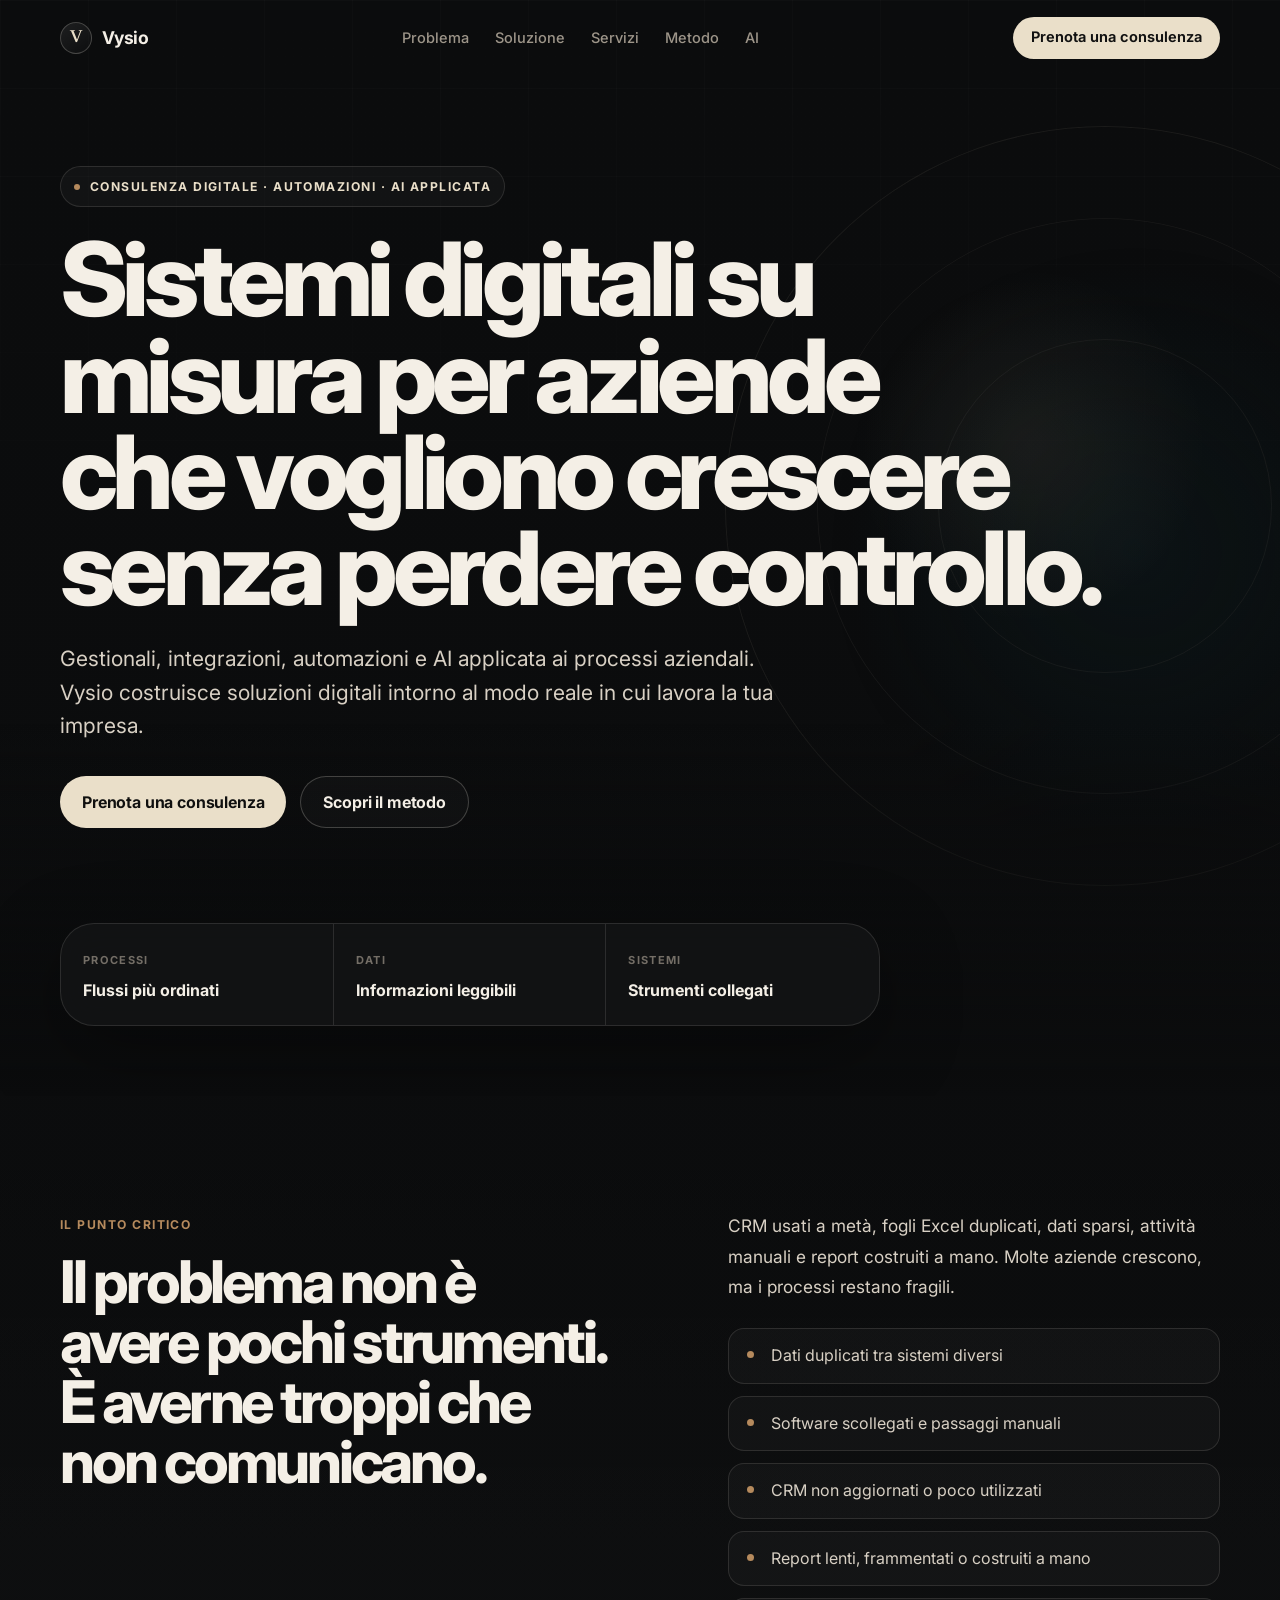
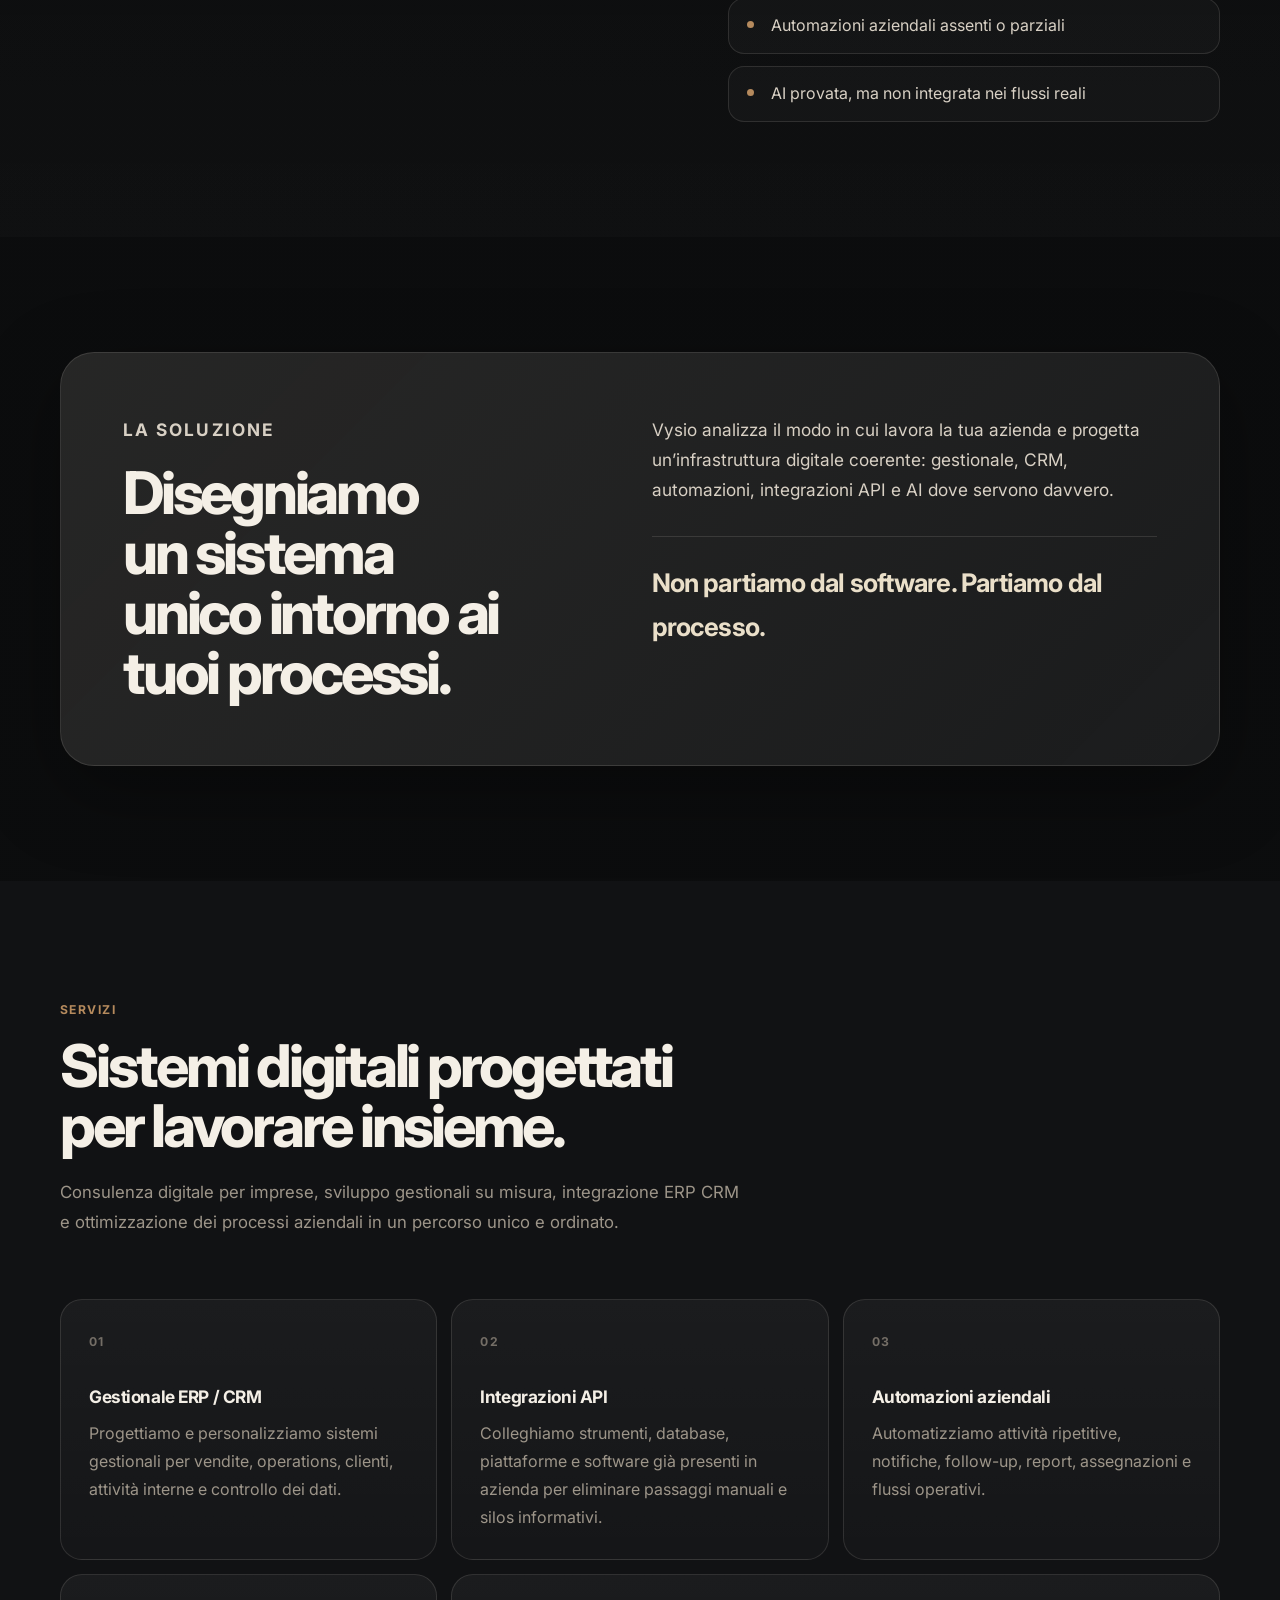
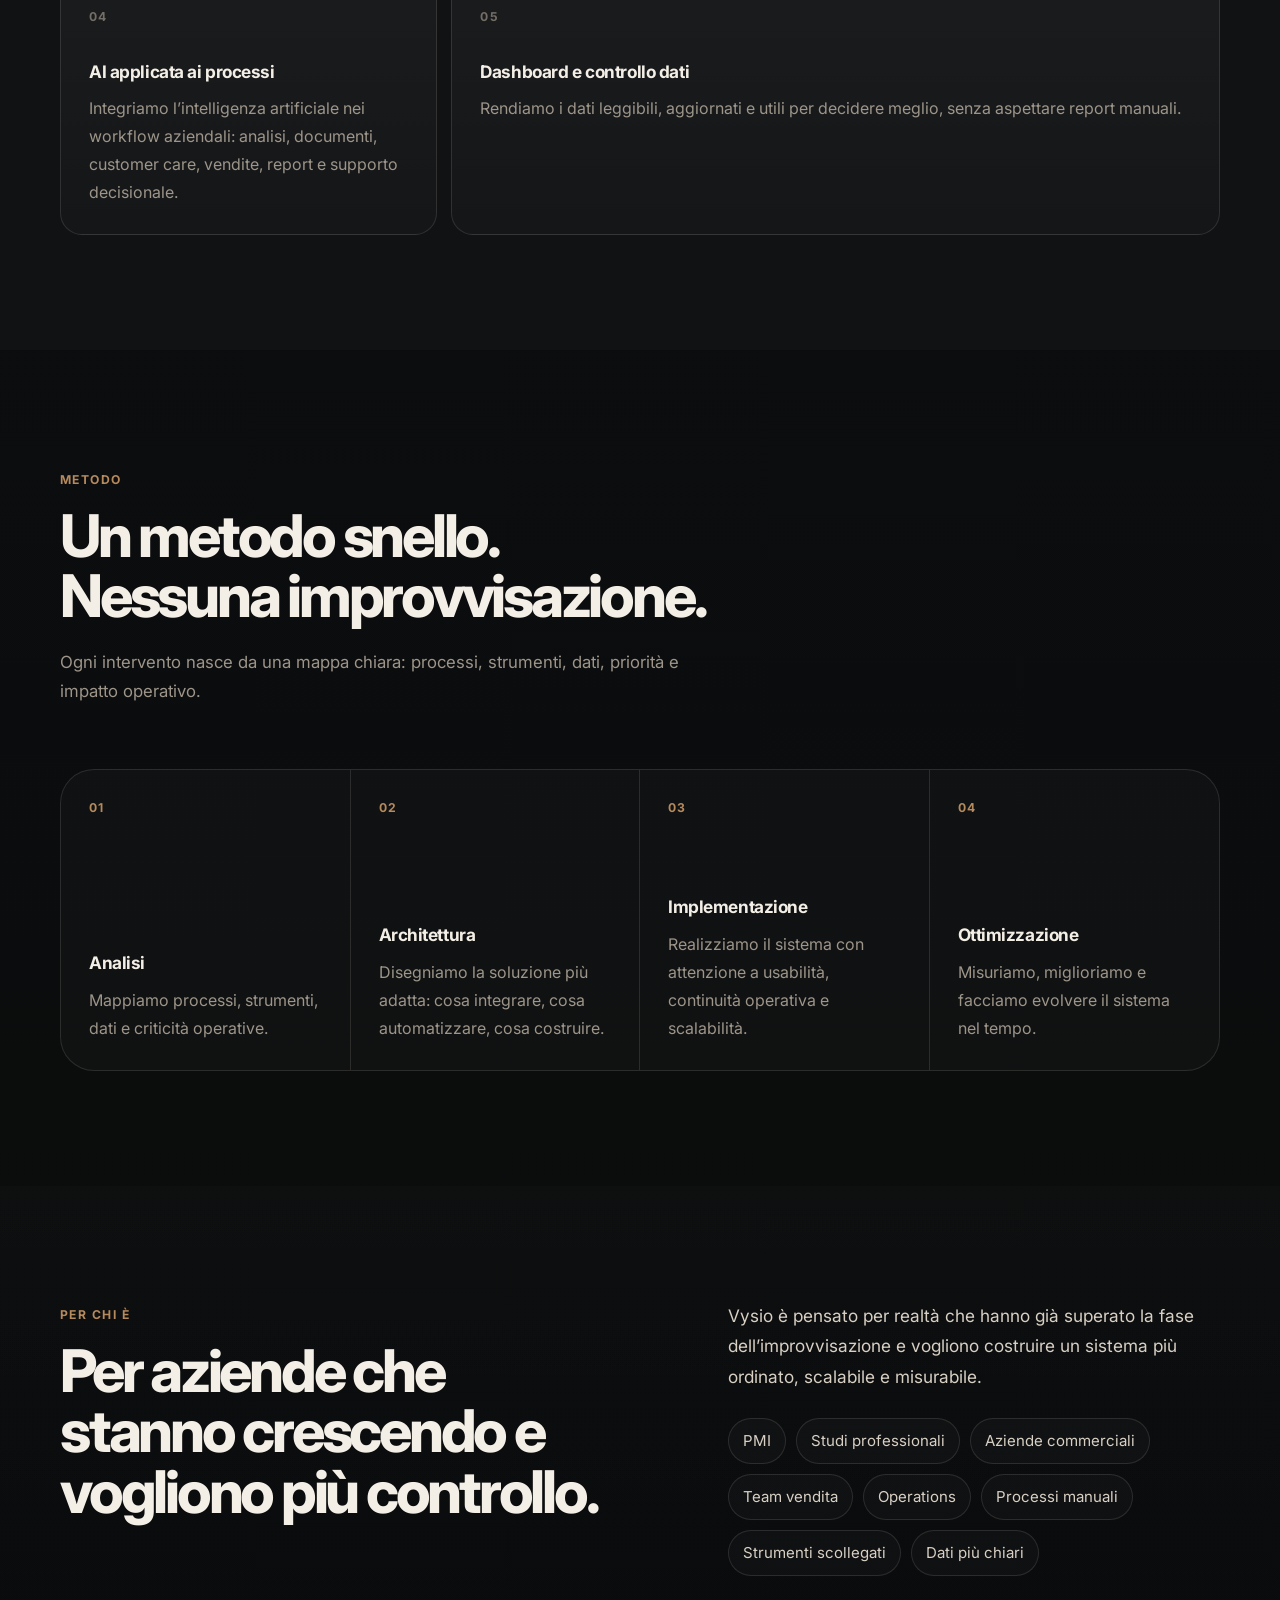
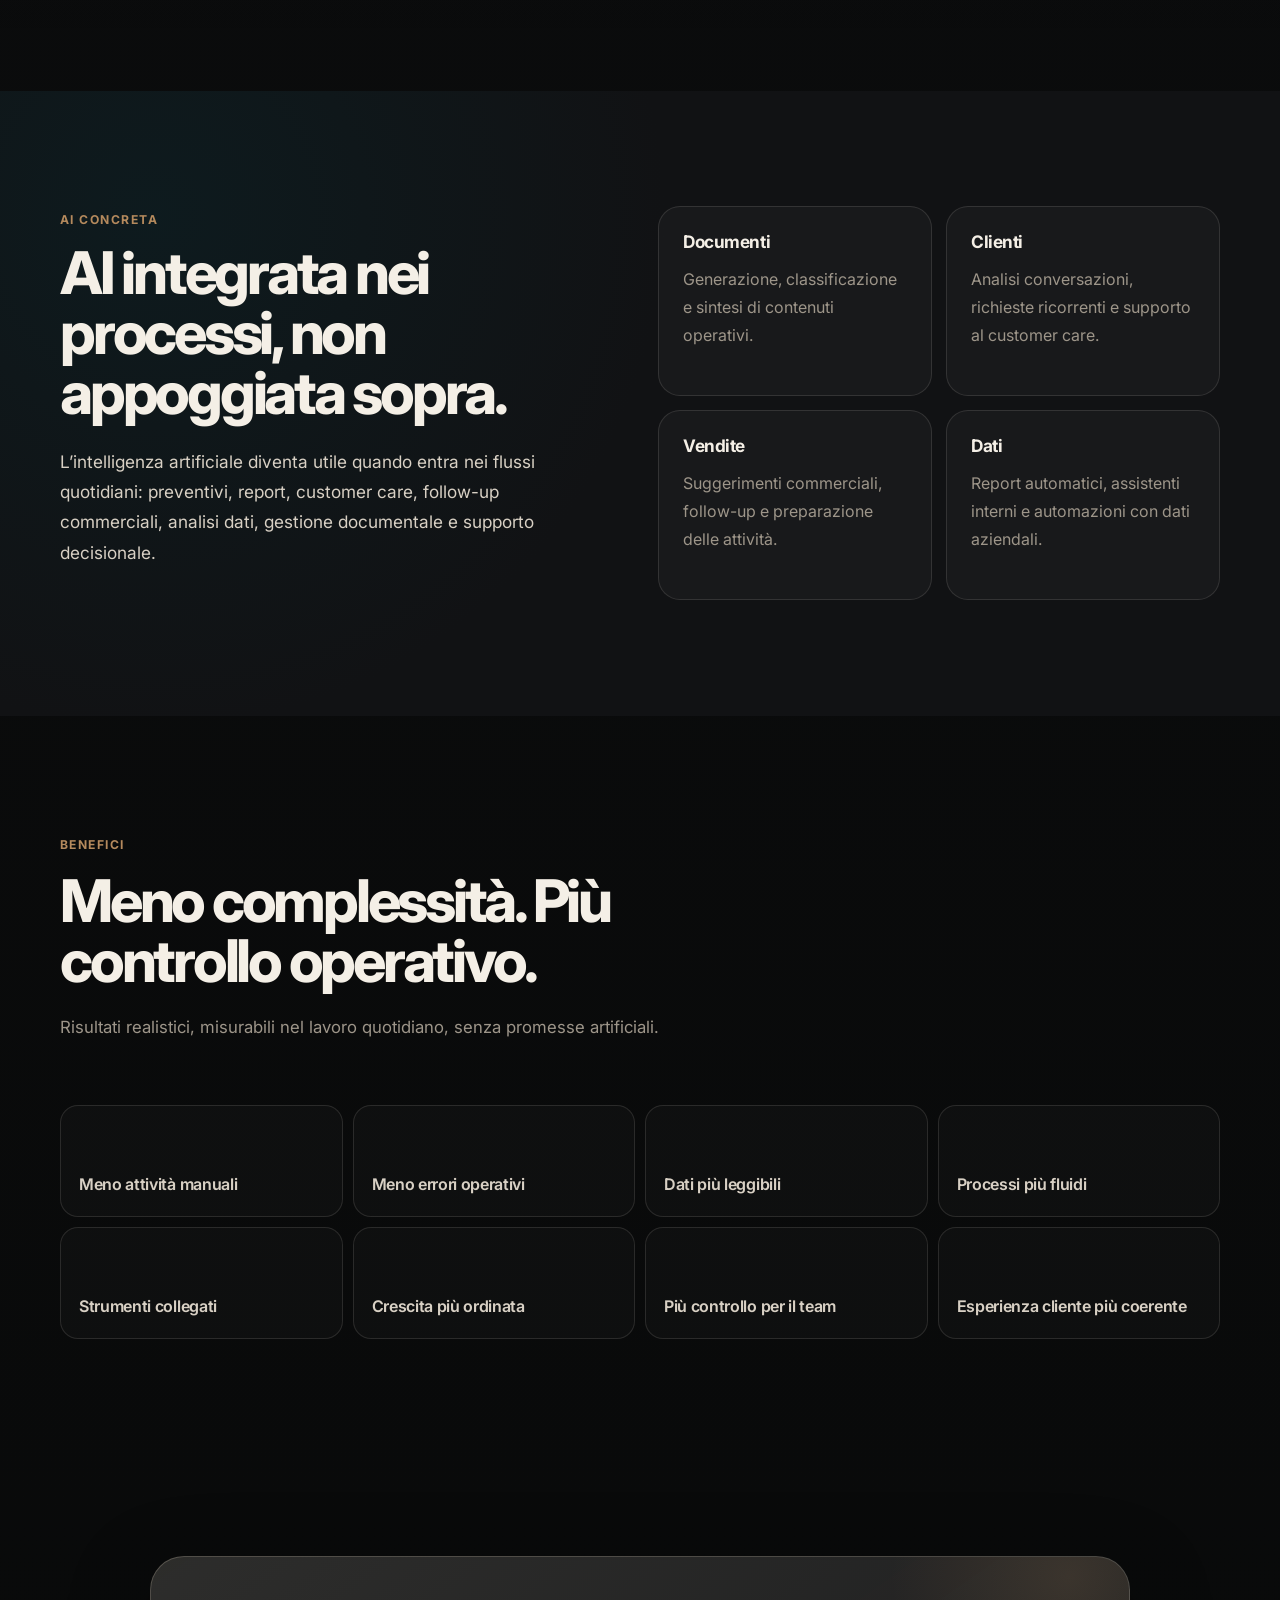
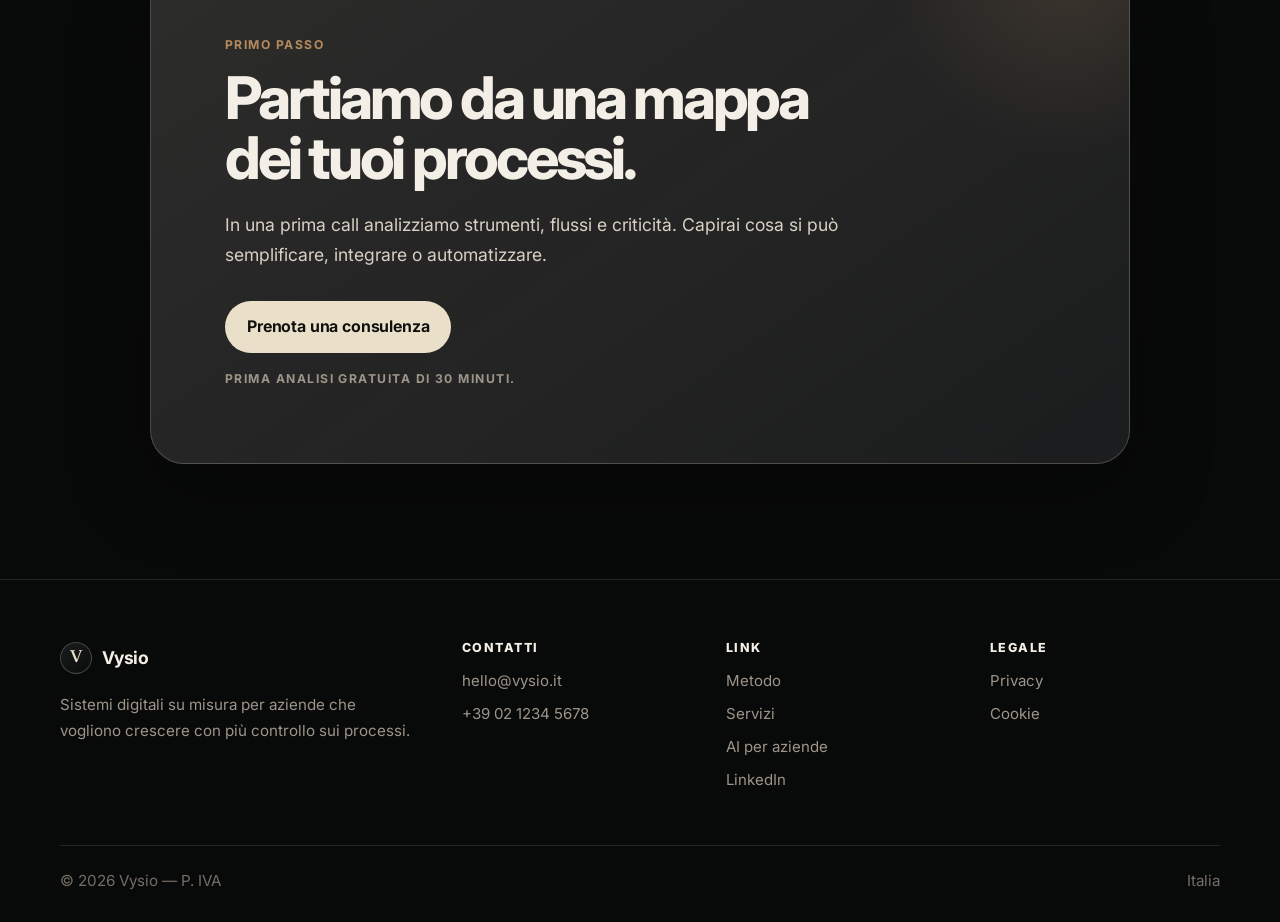
==== index.html @ 5a670be6 "Add files via upload" ====
<!DOCTYPE html>
<html lang="it">
<head>
  <meta charset="UTF-8" />
  <meta name="viewport" content="width=device-width, initial-scale=1, viewport-fit=cover" />
  <meta name="theme-color" content="#0b0c0d" />
  <meta name="description" content="Vysio progetta gestionali su misura, integrazioni ERP/CRM, automazioni aziendali e soluzioni AI per PMI e imprese che vogliono più controllo sui processi." />
  <meta name="robots" content="index, follow" />

  <title>Vysio | Consulenza digitale, automazioni e AI per aziende</title>

  <meta property="og:title" content="Vysio | Consulenza digitale, automazioni e AI per aziende" />
  <meta property="og:description" content="Sistemi digitali su misura, integrazioni ERP/CRM, automazioni aziendali e AI applicata ai processi per imprese che vogliono crescere con più controllo." />
  <meta property="og:type" content="website" />
  <meta property="og:url" content="https://vysio.it/" />
  <!-- <meta property="og:image" content="https://vysio.it/og-image.jpg" /> -->

  <link rel="canonical" href="https://vysio.it/" />
  <link rel="preconnect" href="https://fonts.googleapis.com" />
  <link rel="preconnect" href="https://fonts.gstatic.com" crossorigin />
  <link href="https://fonts.googleapis.com/css2?family=Inter:wght@400;450;500;600;700;800&family=Newsreader:opsz,wght@6..72,500;6..72,600&display=swap" rel="stylesheet" />
  <link rel="stylesheet" href="styles.css" />
  <script src="main.js" defer></script>
</head>
<body>
  <a class="skip-link" href="#main">Salta al contenuto principale</a>

  <header class="site-header" id="siteHeader">
    <nav class="nav container" aria-label="Navigazione principale">
      <a class="brand" href="#top" aria-label="Vysio, torna all'inizio">
        <span class="brand-mark" aria-hidden="true">V</span>
        <span>Vysio</span>
      </a>

      <button class="nav-toggle" id="navToggle" type="button" aria-label="Apri menu" aria-controls="mobileMenu" aria-expanded="false">
        <span aria-hidden="true"></span>
        <span aria-hidden="true"></span>
      </button>

      <ul class="nav-links" id="desktopNav">
        <li><a href="#problema">Problema</a></li>
        <li><a href="#soluzione">Soluzione</a></li>
        <li><a href="#servizi">Servizi</a></li>
        <li><a href="#metodo">Metodo</a></li>
        <li><a href="#ai">AI</a></li>
      </ul>

      <a class="nav-cta" href="#contatti">Prenota una consulenza</a>
    </nav>

    <div class="mobile-menu" id="mobileMenu" hidden>
      <a href="#problema">Problema</a>
      <a href="#soluzione">Soluzione</a>
      <a href="#servizi">Servizi</a>
      <a href="#metodo">Metodo</a>
      <a href="#ai">AI concreta</a>
      <a class="mobile-menu__cta" href="#contatti">Prenota una consulenza</a>
    </div>
  </header>

  <main id="main">
    <section class="hero" id="top" aria-labelledby="heroTitle">
      <div class="hero-orbit" aria-hidden="true"></div>
      <div class="container hero-inner">
        <p class="eyebrow reveal">Consulenza digitale · Automazioni · AI applicata</p>

        <h1 class="hero-title reveal" id="heroTitle">
          Sistemi digitali su misura per aziende che vogliono crescere senza perdere controllo.
        </h1>

        <p class="hero-copy reveal">
          Gestionali, integrazioni, automazioni e AI applicata ai processi aziendali. Vysio costruisce soluzioni digitali intorno al modo reale in cui lavora la tua impresa.
        </p>

        <div class="hero-actions reveal" aria-label="Azioni principali">
          <a class="btn btn-primary" href="#contatti">Prenota una consulenza</a>
          <a class="btn btn-secondary" href="#metodo">Scopri il metodo</a>
        </div>

        <p class="hero-note reveal">Prima analisi gratuita di 30 minuti.</p>

        <div class="hero-panel reveal" aria-label="Ambiti di intervento Vysio">
          <div>
            <span class="panel-kicker">Processi</span>
            <strong>Flussi più ordinati</strong>
          </div>
          <div>
            <span class="panel-kicker">Dati</span>
            <strong>Informazioni leggibili</strong>
          </div>
          <div>
            <span class="panel-kicker">Sistemi</span>
            <strong>Strumenti collegati</strong>
          </div>
        </div>
      </div>
    </section>

    <section class="section problem" id="problema" aria-labelledby="problemTitle">
      <div class="container split">
        <div class="section-heading reveal">
          <p class="section-label">Il punto critico</p>
          <h2 id="problemTitle">Il problema non è avere pochi strumenti. È averne troppi che non comunicano.</h2>
        </div>
        <div class="section-body reveal">
          <p>
            CRM usati a metà, fogli Excel duplicati, dati sparsi, attività manuali e report costruiti a mano. Molte aziende crescono, ma i processi restano fragili.
          </p>
          <ul class="check-list" aria-label="Problemi frequenti nei processi aziendali">
            <li>Dati duplicati tra sistemi diversi</li>
            <li>Software scollegati e passaggi manuali</li>
            <li>CRM non aggiornati o poco utilizzati</li>
            <li>Report lenti, frammentati o costruiti a mano</li>
            <li>Automazioni aziendali assenti o parziali</li>
            <li>AI provata, ma non integrata nei flussi reali</li>
          </ul>
        </div>
      </div>
    </section>

    <section class="section solution" id="soluzione" aria-labelledby="solutionTitle">
      <div class="container solution-card reveal">
        <div>
          <p class="section-label">La soluzione</p>
          <h2 id="solutionTitle">Disegniamo un sistema unico intorno ai tuoi processi.</h2>
        </div>
        <div>
          <p>
            Vysio analizza il modo in cui lavora la tua azienda e progetta un’infrastruttura digitale coerente: gestionale, CRM, automazioni, integrazioni API e AI dove servono davvero.
          </p>
          <p class="statement">Non partiamo dal software. Partiamo dal processo.</p>
        </div>
      </div>
    </section>

    <section class="section services" id="servizi" aria-labelledby="servicesTitle">
      <div class="container">
        <div class="section-intro reveal">
          <p class="section-label">Servizi</p>
          <h2 id="servicesTitle">Sistemi digitali progettati per lavorare insieme.</h2>
          <p>
            Consulenza digitale per imprese, sviluppo gestionali su misura, integrazione ERP CRM e ottimizzazione dei processi aziendali in un percorso unico e ordinato.
          </p>
        </div>

        <div class="cards-grid services-grid">
          <article class="service-card reveal">
            <span class="card-number">01</span>
            <h3>Gestionale ERP / CRM</h3>
            <p>Progettiamo e personalizziamo sistemi gestionali per vendite, operations, clienti, attività interne e controllo dei dati.</p>
          </article>

          <article class="service-card reveal">
            <span class="card-number">02</span>
            <h3>Integrazioni API</h3>
            <p>Colleghiamo strumenti, database, piattaforme e software già presenti in azienda per eliminare passaggi manuali e silos informativi.</p>
          </article>

          <article class="service-card reveal">
            <span class="card-number">03</span>
            <h3>Automazioni aziendali</h3>
            <p>Automatizziamo attività ripetitive, notifiche, follow-up, report, assegnazioni e flussi operativi.</p>
          </article>

          <article class="service-card reveal">
            <span class="card-number">04</span>
            <h3>AI applicata ai processi</h3>
            <p>Integriamo l’intelligenza artificiale nei workflow aziendali: analisi, documenti, customer care, vendite, report e supporto decisionale.</p>
          </article>

          <article class="service-card reveal service-card--wide">
            <span class="card-number">05</span>
            <h3>Dashboard e controllo dati</h3>
            <p>Rendiamo i dati leggibili, aggiornati e utili per decidere meglio, senza aspettare report manuali.</p>
          </article>
        </div>
      </div>
    </section>

    <section class="section method" id="metodo" aria-labelledby="methodTitle">
      <div class="container">
        <div class="section-intro reveal">
          <p class="section-label">Metodo</p>
          <h2 id="methodTitle">Un metodo snello. Nessuna improvvisazione.</h2>
          <p>Ogni intervento nasce da una mappa chiara: processi, strumenti, dati, priorità e impatto operativo.</p>
        </div>

        <ol class="method-list">
          <li class="method-step reveal">
            <span>01</span>
            <div>
              <h3>Analisi</h3>
              <p>Mappiamo processi, strumenti, dati e criticità operative.</p>
            </div>
          </li>
          <li class="method-step reveal">
            <span>02</span>
            <div>
              <h3>Architettura</h3>
              <p>Disegniamo la soluzione più adatta: cosa integrare, cosa automatizzare, cosa costruire.</p>
            </div>
          </li>
          <li class="method-step reveal">
            <span>03</span>
            <div>
              <h3>Implementazione</h3>
              <p>Realizziamo il sistema con attenzione a usabilità, continuità operativa e scalabilità.</p>
            </div>
          </li>
          <li class="method-step reveal">
            <span>04</span>
            <div>
              <h3>Ottimizzazione</h3>
              <p>Misuriamo, miglioriamo e facciamo evolvere il sistema nel tempo.</p>
            </div>
          </li>
        </ol>
      </div>
    </section>

    <section class="section audience" id="per-chi" aria-labelledby="audienceTitle">
      <div class="container split">
        <div class="section-heading reveal">
          <p class="section-label">Per chi è</p>
          <h2 id="audienceTitle">Per aziende che stanno crescendo e vogliono più controllo.</h2>
        </div>
        <div class="section-body reveal">
          <p>
            Vysio è pensato per realtà che hanno già superato la fase dell’improvvisazione e vogliono costruire un sistema più ordinato, scalabile e misurabile.
          </p>
          <div class="pill-list" aria-label="Tipologie di aziende e team">
            <span>PMI</span>
            <span>Studi professionali</span>
            <span>Aziende commerciali</span>
            <span>Team vendita</span>
            <span>Operations</span>
            <span>Processi manuali</span>
            <span>Strumenti scollegati</span>
            <span>Dati più chiari</span>
          </div>
        </div>
      </div>
    </section>

    <section class="section ai" id="ai" aria-labelledby="aiTitle">
      <div class="container ai-layout">
        <div class="ai-copy reveal">
          <p class="section-label">AI concreta</p>
          <h2 id="aiTitle">AI integrata nei processi, non appoggiata sopra.</h2>
          <p>
            L’intelligenza artificiale diventa utile quando entra nei flussi quotidiani: preventivi, report, customer care, follow-up commerciali, analisi dati, gestione documentale e supporto decisionale.
          </p>
        </div>

        <div class="ai-examples reveal" aria-label="Esempi di AI per aziende">
          <div>
            <h3>Documenti</h3>
            <p>Generazione, classificazione e sintesi di contenuti operativi.</p>
          </div>
          <div>
            <h3>Clienti</h3>
            <p>Analisi conversazioni, richieste ricorrenti e supporto al customer care.</p>
          </div>
          <div>
            <h3>Vendite</h3>
            <p>Suggerimenti commerciali, follow-up e preparazione delle attività.</p>
          </div>
          <div>
            <h3>Dati</h3>
            <p>Report automatici, assistenti interni e automazioni con dati aziendali.</p>
          </div>
        </div>
      </div>
    </section>

    <section class="section benefits" id="benefici" aria-labelledby="benefitsTitle">
      <div class="container">
        <div class="section-intro reveal">
          <p class="section-label">Benefici</p>
          <h2 id="benefitsTitle">Meno complessità. Più controllo operativo.</h2>
          <p>Risultati realistici, misurabili nel lavoro quotidiano, senza promesse artificiali.</p>
        </div>

        <div class="benefits-grid">
          <div class="benefit reveal">Meno attività manuali</div>
          <div class="benefit reveal">Meno errori operativi</div>
          <div class="benefit reveal">Dati più leggibili</div>
          <div class="benefit reveal">Processi più fluidi</div>
          <div class="benefit reveal">Strumenti collegati</div>
          <div class="benefit reveal">Crescita più ordinata</div>
          <div class="benefit reveal">Più controllo per il team</div>
          <div class="benefit reveal">Esperienza cliente più coerente</div>
        </div>
      </div>
    </section>

    <section class="section final-cta" id="contatti" aria-labelledby="ctaTitle">
      <div class="container final-cta-card reveal">
        <p class="section-label">Primo passo</p>
        <h2 id="ctaTitle">Partiamo da una mappa dei tuoi processi.</h2>
        <p>
          In una prima call analizziamo strumenti, flussi e criticità. Capirai cosa si può semplificare, integrare o automatizzare.
        </p>
        <a class="btn btn-primary" href="mailto:hello@vysio.it?subject=Richiesta%20consulenza%20Vysio">Prenota una consulenza</a>
        <span class="cta-microcopy">Prima analisi gratuita di 30 minuti.</span>
      </div>
    </section>
  </main>

  <footer class="footer">
    <div class="container footer-grid">
      <div>
        <a class="brand footer-brand" href="#top" aria-label="Vysio, torna all'inizio">
          <span class="brand-mark" aria-hidden="true">V</span>
          <span>Vysio</span>
        </a>
        <p>Sistemi digitali su misura per aziende che vogliono crescere con più controllo sui processi.</p>
      </div>

      <div>
        <h2 class="footer-title">Contatti</h2>
        <a href="mailto:hello@vysio.it">hello@vysio.it</a>
        <a href="tel:+390212345678">+39 02 1234 5678</a>
      </div>

      <div>
        <h2 class="footer-title">Link</h2>
        <a href="#metodo">Metodo</a>
        <a href="#servizi">Servizi</a>
        <a href="#ai">AI per aziende</a>
        <a href="#" aria-label="LinkedIn Vysio">LinkedIn</a>
      </div>

      <div>
        <h2 class="footer-title">Legale</h2>
        <a href="#">Privacy</a>
        <a href="#">Cookie</a>
      </div>
    </div>

    <div class="container footer-bottom">
      <p>© 2026 Vysio — P. IVA</p>
      <p>Italia</p>
    </div>
  </footer>

  <noscript>
    <style>
      .reveal { opacity: 1; transform: none; }
      .mobile-menu { display: block; }
    </style>
  </noscript>
</body>
</html>
---- styles.css ----
/* =========================================================
   Vysio — Premium one-page landing
   Palette: graphite, warm white, champagne, soft bronze
========================================================= */

:root {
  --bg: #0b0c0d;
  --bg-soft: #111214;
  --surface: #171819;
  --surface-2: #1e1f20;
  --text: #f4efe6;
  --text-soft: #d8d0c4;
  --muted: #9d9589;
  --muted-2: #746e66;
  --line: rgba(244, 239, 230, 0.12);
  --line-strong: rgba(244, 239, 230, 0.22);
  --sand: #d9c7a5;
  --champagne: #eadfc9;
  --bronze: #b58a5d;
  --petrol: #0d1c20;
  --shadow: 0 24px 80px rgba(0, 0, 0, 0.34);
  --radius-sm: 14px;
  --radius-md: 22px;
  --radius-lg: 34px;
  --container: min(1160px, calc(100% - 40px));
  --font-body: "Inter", system-ui, -apple-system, BlinkMacSystemFont, "Segoe UI", sans-serif;
  --font-display: "Newsreader", Georgia, serif;
}

*, *::before, *::after { box-sizing: border-box; }

html {
  scroll-behavior: smooth;
  text-size-adjust: 100%;
}

body {
  margin: 0;
  min-width: 320px;
  font-family: var(--font-body);
  color: var(--text);
  background:
    radial-gradient(circle at 50% -20%, rgba(234, 223, 201, 0.10), transparent 34rem),
    linear-gradient(180deg, #0b0c0d 0%, #0c0d0e 45%, #080909 100%);
  line-height: 1.6;
  -webkit-font-smoothing: antialiased;
  overflow-x: hidden;
}

body::before {
  content: "";
  position: fixed;
  inset: 0;
  z-index: -1;
  pointer-events: none;
  background-image:
    linear-gradient(rgba(255,255,255,0.022) 1px, transparent 1px),
    linear-gradient(90deg, rgba(255,255,255,0.018) 1px, transparent 1px);
  background-size: 88px 88px;
  mask-image: linear-gradient(to bottom, rgba(0,0,0,0.85), transparent 72%);
}

a { color: inherit; }

img, svg { display: block; max-width: 100%; }

button, input, textarea, select { font: inherit; }

.container {
  width: var(--container);
  margin-inline: auto;
}

.skip-link {
  position: fixed;
  top: 12px;
  left: 12px;
  z-index: 999;
  padding: 10px 14px;
  color: #101010;
  background: var(--champagne);
  border-radius: 999px;
  transform: translateY(-140%);
  transition: transform 180ms ease;
}

.skip-link:focus { transform: translateY(0); }

:focus-visible {
  outline: 2px solid var(--champagne);
  outline-offset: 4px;
}

/* Header */
.site-header {
  position: fixed;
  inset: 0 0 auto;
  z-index: 100;
  transition: background 300ms ease, border-color 300ms ease, transform 300ms ease;
  border-bottom: 1px solid transparent;
}

.site-header.is-scrolled {
  background: rgba(11, 12, 13, 0.78);
  border-color: var(--line);
  backdrop-filter: blur(18px) saturate(1.15);
}

.nav {
  min-height: 76px;
  display: flex;
  align-items: center;
  justify-content: space-between;
  gap: 22px;
}

.brand {
  display: inline-flex;
  align-items: center;
  gap: 10px;
  color: var(--text);
  text-decoration: none;
  font-weight: 700;
  letter-spacing: -0.03em;
  font-size: 1.1rem;
}

.brand-mark {
  display: grid;
  place-items: center;
  width: 32px;
  height: 32px;
  border: 1px solid var(--line-strong);
  border-radius: 50%;
  color: var(--champagne);
  font-family: var(--font-display);
  font-weight: 600;
  background: linear-gradient(145deg, rgba(255,255,255,0.08), rgba(255,255,255,0.01));
}

.nav-links {
  display: flex;
  align-items: center;
  justify-content: center;
  gap: 26px;
  padding: 0;
  margin: 0;
  list-style: none;
}

.nav-links a,
.nav-cta,
.mobile-menu a,
.footer a {
  text-decoration: none;
  transition: color 180ms ease, border-color 180ms ease, background 180ms ease, transform 180ms ease;
}

.nav-links a {
  color: var(--muted);
  font-size: 0.91rem;
  font-weight: 500;
}

.nav-links a:hover { color: var(--text); }

.nav-cta {
  display: inline-flex;
  align-items: center;
  justify-content: center;
  min-height: 42px;
  padding: 0 18px;
  color: #111;
  background: var(--champagne);
  border-radius: 999px;
  font-size: 0.91rem;
  font-weight: 650;
}

.nav-cta:hover {
  transform: translateY(-1px);
  background: #f5ead4;
}

.nav-toggle {
  display: none;
  width: 44px;
  height: 44px;
  align-items: center;
  justify-content: center;
  flex-direction: column;
  gap: 6px;
  color: var(--text);
  background: rgba(255,255,255,0.04);
  border: 1px solid var(--line);
  border-radius: 50%;
  cursor: pointer;
}

.nav-toggle span {
  width: 18px;
  height: 1.5px;
  background: currentColor;
  transition: transform 220ms ease, opacity 220ms ease;
}

.nav-toggle[aria-expanded="true"] span:first-child { transform: translateY(3.75px) rotate(45deg); }
.nav-toggle[aria-expanded="true"] span:last-child { transform: translateY(-3.75px) rotate(-45deg); }

.mobile-menu {
  display: grid;
  gap: 2px;
  width: var(--container);
  margin: 0 auto 16px;
  padding: 12px;
  background: rgba(23, 24, 25, 0.96);
  border: 1px solid var(--line);
  border-radius: 22px;
  box-shadow: var(--shadow);
  backdrop-filter: blur(18px);
}

.mobile-menu[hidden] { display: none; }

.mobile-menu a {
  padding: 14px 14px;
  border-radius: 14px;
  color: var(--text-soft);
  font-weight: 560;
}

.mobile-menu a:hover { background: rgba(255,255,255,0.05); }
.mobile-menu__cta { color: #111 !important; background: var(--champagne); text-align: center; margin-top: 8px; }

/* Shared */
.section {
  padding: clamp(76px, 9vw, 132px) 0;
  position: relative;
}

.section-label,
.eyebrow,
.panel-kicker,
.card-number,
.method-step > span,
.cta-microcopy {
  display: inline-flex;
  align-items: center;
  color: var(--bronze);
  font-size: 0.76rem;
  font-weight: 700;
  letter-spacing: 0.12em;
  text-transform: uppercase;
}

h1, h2, h3, p { margin-top: 0; }

h1, h2 {
  letter-spacing: -0.055em;
  text-wrap: balance;
}

h1 {
  font-size: clamp(3.15rem, 8vw, 7.55rem);
  line-height: 0.94;
  margin-bottom: 26px;
  font-weight: 800;
}

h2 {
  font-size: clamp(2.15rem, 4.6vw, 4.7rem);
  line-height: 1.02;
  margin-bottom: 0;
  font-weight: 760;
}

h3 {
  margin-bottom: 12px;
  color: var(--text);
  font-size: 1.08rem;
  line-height: 1.25;
  letter-spacing: -0.025em;
}

p {
  color: var(--text-soft);
  font-size: 1rem;
  line-height: 1.75;
}

.section-intro {
  max-width: 760px;
  margin-bottom: clamp(34px, 5vw, 62px);
}

.section-intro .section-label,
.section-heading .section-label { margin-bottom: 16px; }

.section-intro p:not(.section-label) {
  max-width: 680px;
  margin: 22px 0 0;
  color: var(--muted);
  font-size: 1.05rem;
}

.split {
  display: grid;
  grid-template-columns: minmax(0, 1.08fr) minmax(0, 0.92fr);
  gap: clamp(36px, 7vw, 92px);
  align-items: start;
}

.section-body p {
  margin-bottom: 26px;
  font-size: 1.08rem;
}

/* Buttons */
.btn {
  display: inline-flex;
  align-items: center;
  justify-content: center;
  min-height: 52px;
  padding: 0 22px;
  border-radius: 999px;
  text-decoration: none;
  font-weight: 680;
  letter-spacing: -0.01em;
  transition: transform 180ms ease, background 180ms ease, border-color 180ms ease, color 180ms ease;
}

.btn:hover { transform: translateY(-2px); }
.btn-primary { color: #10100f; background: var(--champagne); }
.btn-primary:hover { background: #f6ecd8; }
.btn-secondary { color: var(--text); border: 1px solid var(--line-strong); background: rgba(255,255,255,0.025); }
.btn-secondary:hover { border-color: rgba(234,223,201,0.42); background: rgba(255,255,255,0.055); }

/* Hero */
.hero {
  position: relative;
  min-height: 100svh;
  display: grid;
  place-items: center;
  padding: 112px 0 70px;
  overflow: hidden;
}

.hero::after {
  content: "";
  position: absolute;
  inset: auto 0 0;
  height: 34%;
  pointer-events: none;
  background: linear-gradient(to bottom, transparent, var(--bg));
}

.hero-orbit {
  position: absolute;
  width: min(60vw, 760px);
  aspect-ratio: 1;
  right: -16vw;
  top: 14vh;
  border: 1px solid rgba(234, 223, 201, 0.08);
  border-radius: 50%;
  background:
    radial-gradient(circle at 40% 42%, rgba(217, 199, 165, 0.08), transparent 28%),
    radial-gradient(circle at 54% 56%, rgba(13, 28, 32, 0.52), transparent 52%);
  filter: blur(0.2px);
  opacity: 0.9;
  animation: heroFloat 12s ease-in-out infinite alternate;
}

.hero-orbit::before,
.hero-orbit::after {
  content: "";
  position: absolute;
  inset: 12%;
  border: 1px solid rgba(234, 223, 201, 0.06);
  border-radius: 50%;
}

.hero-orbit::after { inset: 28%; }

.hero-inner {
  position: relative;
  z-index: 1;
  padding-top: clamp(28px, 6vh, 70px);
}

.eyebrow {
  gap: 10px;
  margin-bottom: 24px;
  padding: 9px 13px;
  color: var(--champagne);
  border: 1px solid var(--line);
  border-radius: 999px;
  background: rgba(255,255,255,0.032);
}

.eyebrow::before {
  content: "";
  width: 6px;
  height: 6px;
  border-radius: 50%;
  background: var(--bronze);
}

.hero-copy {
  max-width: 720px;
  margin-bottom: 34px;
  color: var(--text-soft);
  font-size: clamp(1.08rem, 1.65vw, 1.34rem);
  line-height: 1.58;
}

.hero-actions {
  display: flex;
  flex-wrap: wrap;
  gap: 14px;
  margin-bottom: 14px;
}

.hero-note {
  color: var(--muted);
  font-size: 0.95rem;
  margin-bottom: 54px;
}

.hero-panel {
  display: grid;
  grid-template-columns: repeat(3, minmax(0, 1fr));
  max-width: 820px;
  border: 1px solid var(--line);
  border-radius: var(--radius-lg);
  background: rgba(23,24,25,0.60);
  box-shadow: var(--shadow);
  backdrop-filter: blur(18px);
  overflow: hidden;
}

.hero-panel > div {
  padding: 22px;
  border-right: 1px solid var(--line);
}

.hero-panel > div:last-child { border-right: 0; }
.hero-panel strong { display: block; margin-top: 6px; font-size: 1rem; color: var(--text); }
.panel-kicker { font-size: 0.69rem; color: var(--muted-2); }

/* Problem */
.problem { background: linear-gradient(180deg, transparent, rgba(255,255,255,0.018)); }

.check-list {
  display: grid;
  gap: 12px;
  padding: 0;
  margin: 0;
  list-style: none;
}

.check-list li {
  position: relative;
  padding: 14px 16px 14px 42px;
  color: var(--text-soft);
  background: rgba(255,255,255,0.026);
  border: 1px solid var(--line);
  border-radius: 16px;
}

.check-list li::before {
  content: "";
  position: absolute;
  left: 18px;
  top: 22px;
  width: 7px;
  height: 7px;
  border-radius: 50%;
  background: var(--bronze);
}

/* Solution */
.solution-card {
  display: grid;
  grid-template-columns: minmax(0, 0.95fr) minmax(0, 1.05fr);
  gap: clamp(32px, 6vw, 72px);
  padding: clamp(30px, 5vw, 62px);
  border: 1px solid var(--line);
  border-radius: var(--radius-lg);
  background:
    linear-gradient(135deg, rgba(234,223,201,0.075), rgba(255,255,255,0.016)),
    var(--surface);
  box-shadow: var(--shadow);
}

.solution-card p { font-size: 1.08rem; color: var(--text-soft); }
.statement {
  margin: 30px 0 0;
  padding-top: 24px;
  border-top: 1px solid var(--line);
  color: var(--champagne) !important;
  font-size: clamp(1.25rem, 2vw, 1.65rem) !important;
  font-weight: 700;
  letter-spacing: -0.035em;
}

/* Services */
.services { background: var(--bg-soft); }

.cards-grid {
  display: grid;
  grid-template-columns: repeat(3, minmax(0, 1fr));
  gap: 14px;
}

.service-card {
  position: relative;
  min-height: 260px;
  padding: 28px;
  border: 1px solid var(--line);
  border-radius: var(--radius-md);
  background: linear-gradient(180deg, rgba(255,255,255,0.045), rgba(255,255,255,0.018));
  overflow: hidden;
  transition: transform 220ms ease, border-color 220ms ease, background 220ms ease;
}

.service-card::after {
  content: "";
  position: absolute;
  inset: auto 18px 18px auto;
  width: 90px;
  height: 90px;
  border-radius: 50%;
  background: radial-gradient(circle, rgba(181,138,93,0.14), transparent 70%);
  opacity: 0;
  transition: opacity 220ms ease;
}

.service-card:hover {
  transform: translateY(-4px);
  border-color: rgba(234,223,201,0.28);
  background: linear-gradient(180deg, rgba(255,255,255,0.06), rgba(255,255,255,0.025));
}

.service-card:hover::after { opacity: 1; }

.card-number {
  margin-bottom: 34px;
  color: var(--muted-2);
}

.service-card p { margin-bottom: 0; color: var(--muted); }
.service-card--wide { grid-column: span 2; }

/* Method */
.method-list {
  display: grid;
  grid-template-columns: repeat(4, minmax(0, 1fr));
  gap: 0;
  padding: 0;
  margin: 0;
  list-style: none;
  border: 1px solid var(--line);
  border-radius: var(--radius-lg);
  overflow: hidden;
  background: rgba(255,255,255,0.022);
}

.method-step {
  min-height: 300px;
  display: flex;
  flex-direction: column;
  justify-content: space-between;
  gap: 34px;
  padding: 28px;
  border-right: 1px solid var(--line);
}

.method-step:last-child { border-right: 0; }
.method-step > span { color: var(--bronze); }
.method-step p { margin-bottom: 0; color: var(--muted); }

/* Audience */
.audience { background: linear-gradient(180deg, rgba(255,255,255,0.014), transparent); }

.pill-list {
  display: flex;
  flex-wrap: wrap;
  gap: 10px;
}

.pill-list span {
  padding: 10px 14px;
  color: var(--text-soft);
  border: 1px solid var(--line);
  border-radius: 999px;
  background: rgba(255,255,255,0.025);
  font-size: 0.94rem;
}

/* AI */
.ai {
  background:
    radial-gradient(circle at 12% 20%, rgba(13,28,32,0.85), transparent 32rem),
    var(--bg-soft);
}

.ai-layout {
  display: grid;
  grid-template-columns: minmax(0, 0.95fr) minmax(0, 1.05fr);
  gap: clamp(36px, 7vw, 92px);
  align-items: start;
}

.ai-copy p:not(.section-label) {
  margin-top: 24px;
  font-size: 1.08rem;
}

.ai-examples {
  display: grid;
  grid-template-columns: repeat(2, minmax(0, 1fr));
  gap: 14px;
}

.ai-examples > div {
  min-height: 190px;
  padding: 24px;
  border: 1px solid var(--line);
  border-radius: var(--radius-md);
  background: rgba(255,255,255,0.03);
}

.ai-examples p { margin-bottom: 0; color: var(--muted); }

/* Benefits */
.benefits-grid {
  display: grid;
  grid-template-columns: repeat(4, minmax(0, 1fr));
  gap: 10px;
}

.benefit {
  min-height: 112px;
  display: flex;
  align-items: flex-end;
  padding: 18px;
  color: var(--text-soft);
  border: 1px solid var(--line);
  border-radius: 18px;
  background: rgba(255,255,255,0.024);
  font-weight: 620;
  letter-spacing: -0.02em;
}

/* CTA */
.final-cta { padding-top: clamp(56px, 8vw, 110px); }

.final-cta-card {
  position: relative;
  max-width: 980px;
  padding: clamp(34px, 6vw, 74px);
  border: 1px solid rgba(234,223,201,0.22);
  border-radius: var(--radius-lg);
  background:
    linear-gradient(145deg, rgba(234,223,201,0.10), rgba(255,255,255,0.02)),
    var(--surface);
  box-shadow: var(--shadow);
  overflow: hidden;
}

.final-cta-card::after {
  content: "";
  position: absolute;
  right: -120px;
  top: -160px;
  width: 360px;
  height: 360px;
  border-radius: 50%;
  background: radial-gradient(circle, rgba(181,138,93,0.16), transparent 70%);
}

.final-cta-card > * { position: relative; z-index: 1; }
.final-cta-card h2 { max-width: 760px; margin-bottom: 22px; }
.final-cta-card p:not(.section-label) { max-width: 660px; font-size: 1.1rem; margin-bottom: 30px; }
.cta-microcopy { display: block; margin-top: 16px; color: var(--muted); }

/* Footer */
.footer {
  padding: 62px 0 28px;
  border-top: 1px solid var(--line);
  background: #080909;
}

.footer-grid {
  display: grid;
  grid-template-columns: 1.6fr 1fr 1fr 1fr;
  gap: 34px;
}

.footer p {
  max-width: 360px;
  margin: 18px 0 0;
  color: var(--muted);
  font-size: 0.95rem;
}

.footer-title {
  margin-bottom: 14px;
  color: var(--text);
  font-family: var(--font-body);
  font-size: 0.78rem;
  font-weight: 800;
  letter-spacing: 0.12em;
  text-transform: uppercase;
}

.footer a:not(.brand) {
  display: table;
  margin-bottom: 9px;
  color: var(--muted);
  font-size: 0.94rem;
}

.footer a:hover { color: var(--champagne); }

.footer-bottom {
  display: flex;
  justify-content: space-between;
  gap: 18px;
  margin-top: 44px;
  padding-top: 22px;
  border-top: 1px solid var(--line);
  color: var(--muted-2);
  font-size: 0.88rem;
}

.footer-bottom p { margin: 0; color: inherit; }

/* Reveal */
.reveal {
  opacity: 0;
  transform: translateY(22px);
  transition: opacity 760ms cubic-bezier(.22,1,.36,1), transform 760ms cubic-bezier(.22,1,.36,1);
}

.reveal.is-visible {
  opacity: 1;
  transform: translateY(0);
}

@keyframes heroFloat {
  from { transform: translate3d(0, 0, 0) scale(1); }
  to { transform: translate3d(-24px, 18px, 0) scale(1.025); }
}

/* Responsive */
@media (max-width: 1020px) {
  .nav-links { gap: 18px; }
  .cards-grid { grid-template-columns: repeat(2, minmax(0, 1fr)); }
  .service-card--wide { grid-column: span 1; }
  .method-list { grid-template-columns: repeat(2, minmax(0, 1fr)); }
  .method-step:nth-child(2) { border-right: 0; }
  .method-step:nth-child(-n + 2) { border-bottom: 1px solid var(--line); }
  .benefits-grid { grid-template-columns: repeat(2, minmax(0, 1fr)); }
  .footer-grid { grid-template-columns: 1.2fr 1fr 1fr; }
}

@media (max-width: 840px) {
  :root { --container: min(100% - 28px, 1160px); }
  .nav { min-height: 68px; }
  .nav-links, .nav-cta { display: none; }
  .nav-toggle { display: inline-flex; }
  .hero { min-height: auto; padding-top: 118px; }
  h1 { font-size: clamp(3rem, 15vw, 5rem); }
  .split, .solution-card, .ai-layout { grid-template-columns: 1fr; }
  .hero-panel { grid-template-columns: 1fr; border-radius: 24px; }
  .hero-panel > div { border-right: 0; border-bottom: 1px solid var(--line); }
  .hero-panel > div:last-child { border-bottom: 0; }
  .cards-grid, .ai-examples { grid-template-columns: 1fr; }
  .footer-grid { grid-template-columns: 1fr 1fr; }
}

@media (max-width: 620px) {
  .section { padding: 68px 0; }
  .hero-actions, .btn { width: 100%; }
  .btn { min-height: 54px; }
  .hero-note { margin-bottom: 34px; }
  .method-list, .benefits-grid { grid-template-columns: 1fr; }
  .method-step { min-height: auto; border-right: 0; border-bottom: 1px solid var(--line); }
  .method-step:last-child { border-bottom: 0; }
  .method-step:nth-child(2) { border-right: 0; }
  .service-card, .ai-examples > div { min-height: auto; }
  .footer-grid { grid-template-columns: 1fr; }
  .footer-bottom { flex-direction: column; }
  .hero-orbit { width: 130vw; right: -70vw; opacity: 0.55; }
}

@media (hover: none), (pointer: coarse) {
  .btn:hover,
  .service-card:hover,
  .nav-cta:hover { transform: none; }
}

@media (prefers-reduced-motion: reduce) {
  *, *::before, *::after {
    animation-duration: 0.001ms !important;
    animation-iteration-count: 1 !important;
    scroll-behavior: auto !important;
    transition-duration: 0.001ms !important;
  }
  .reveal { opacity: 1; transform: none; }
}
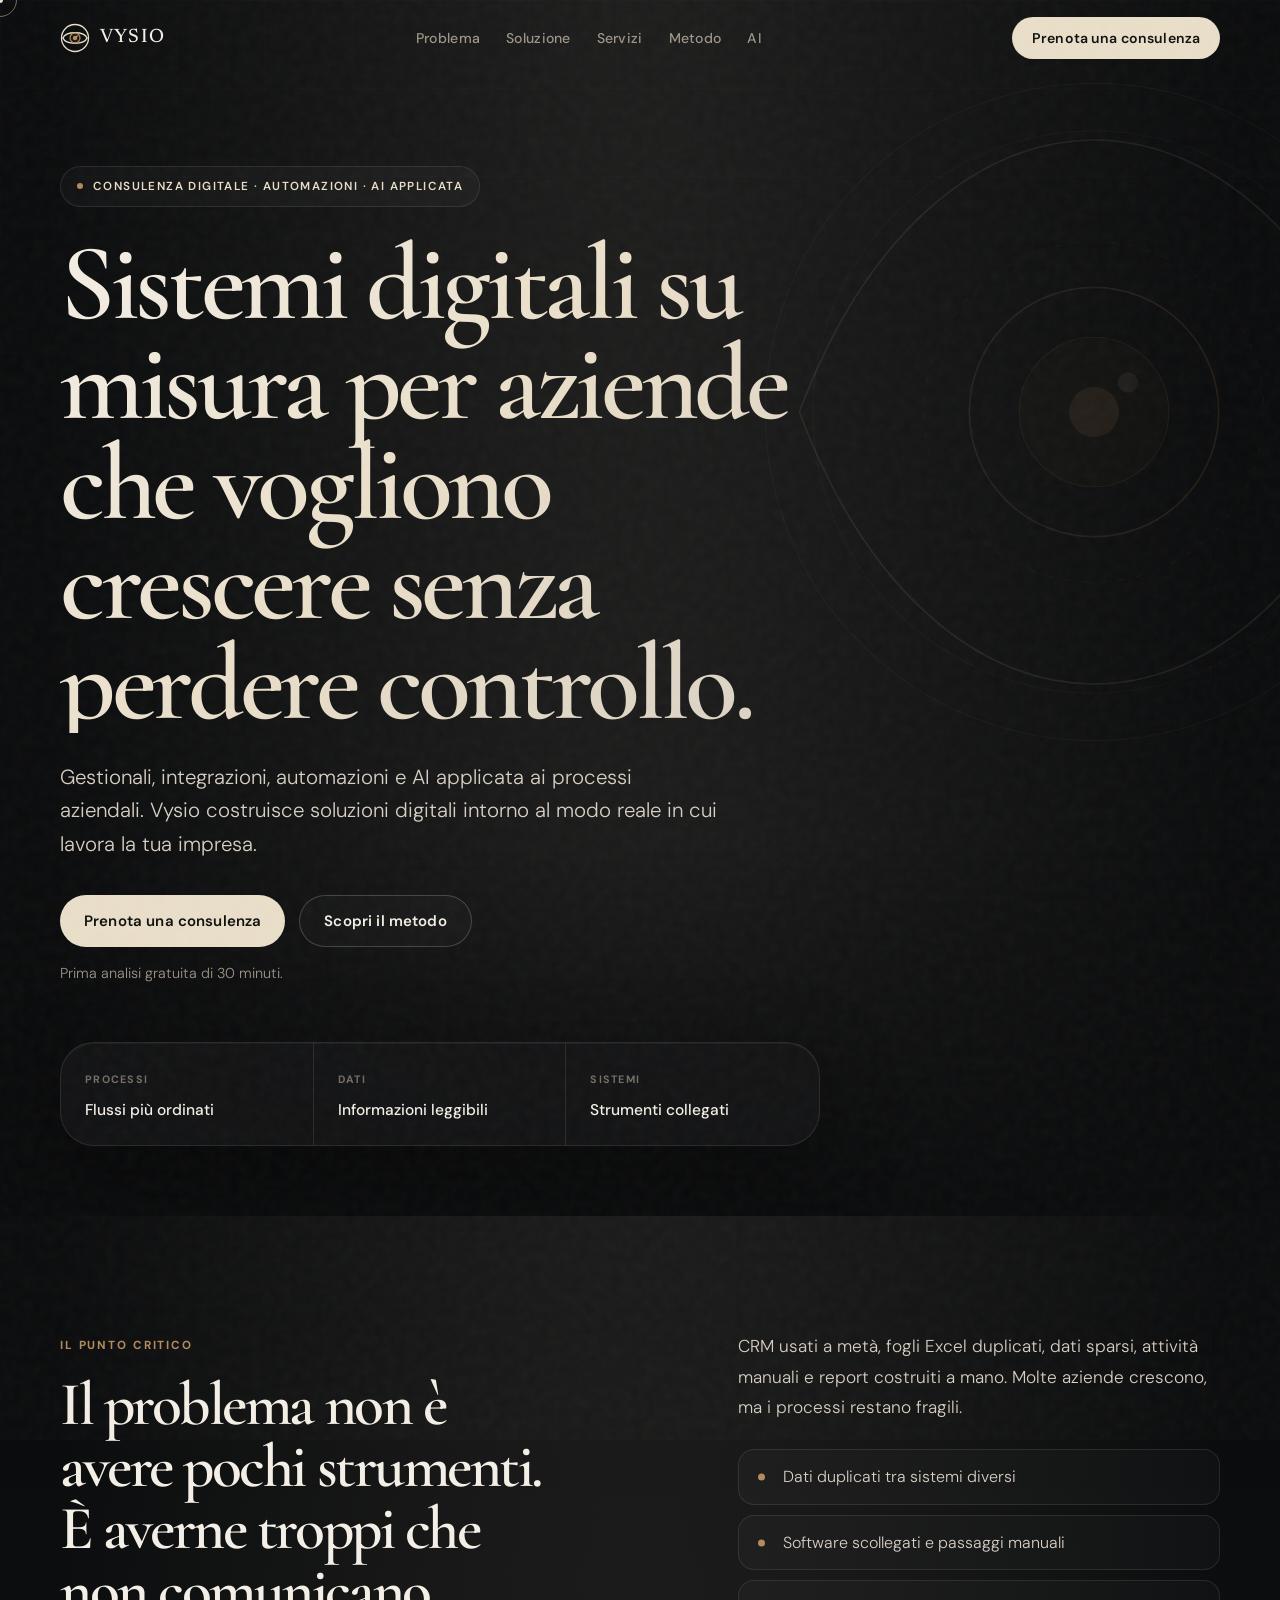
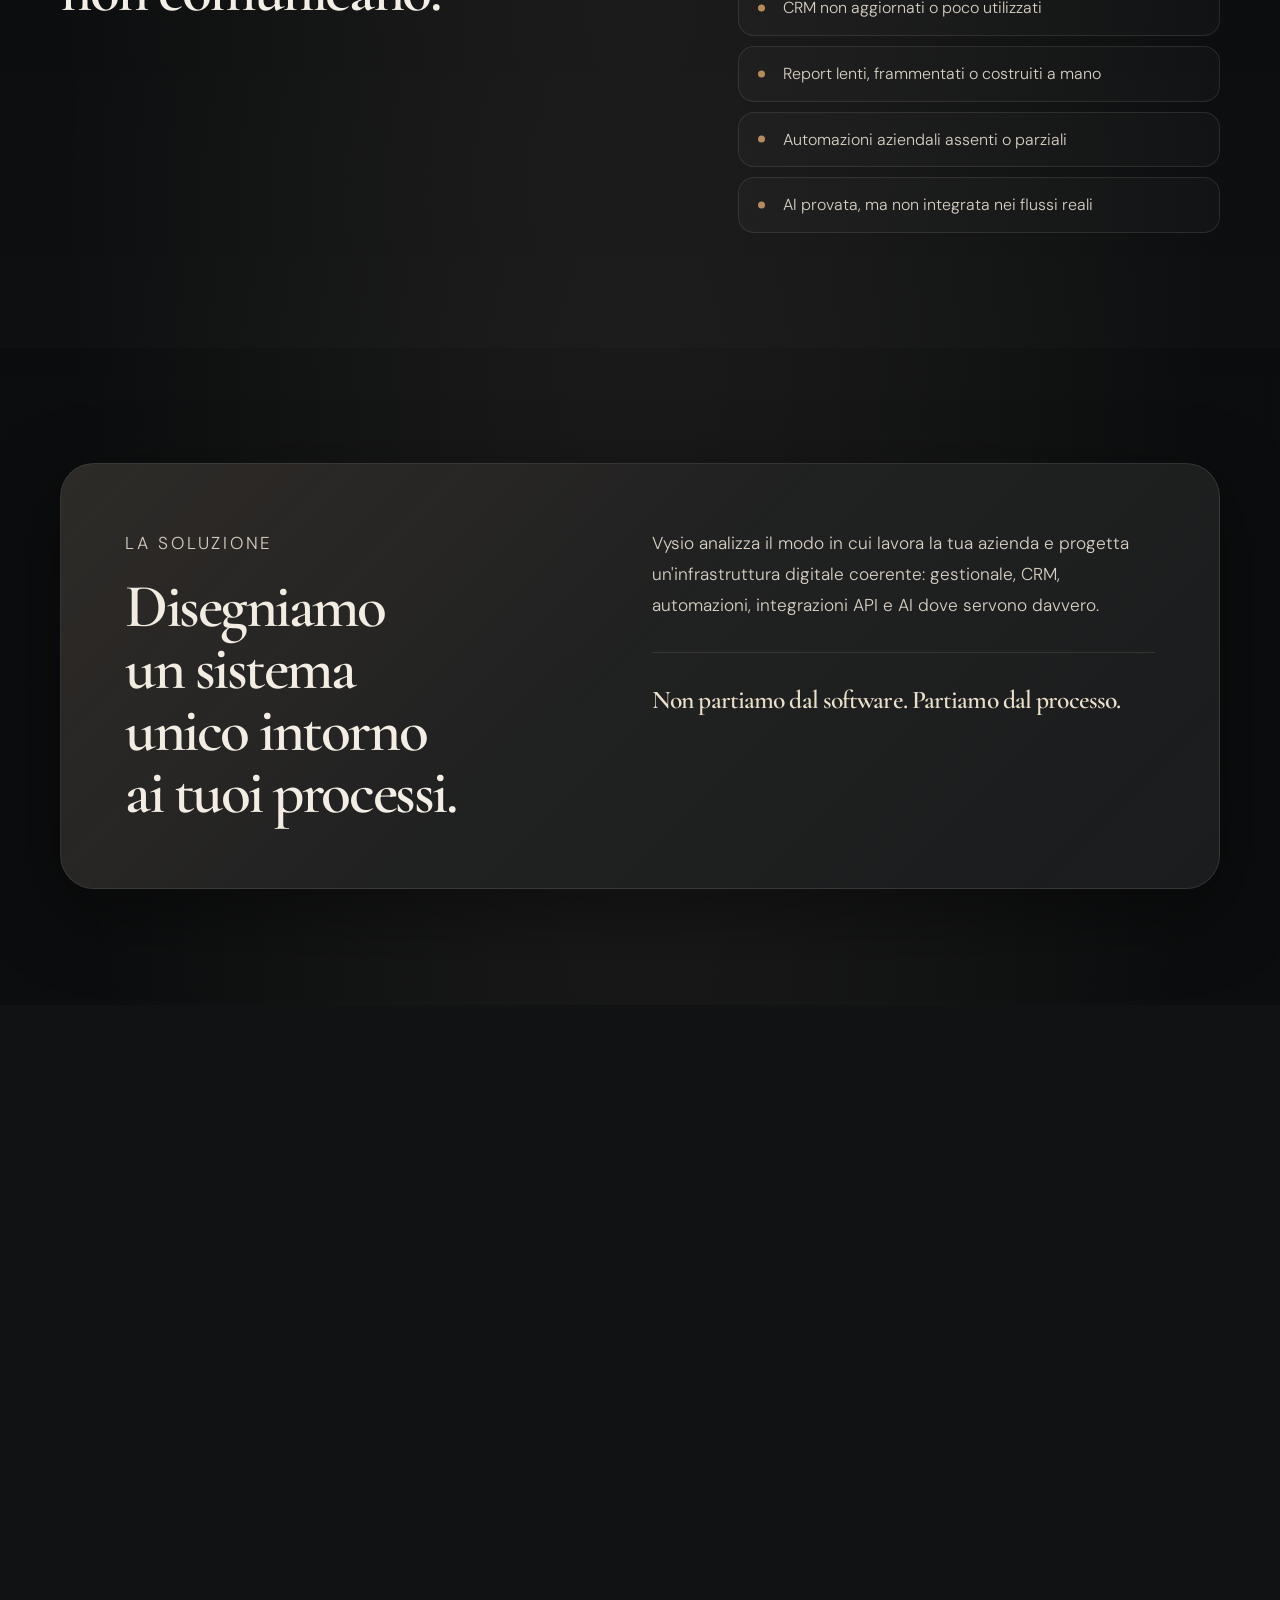
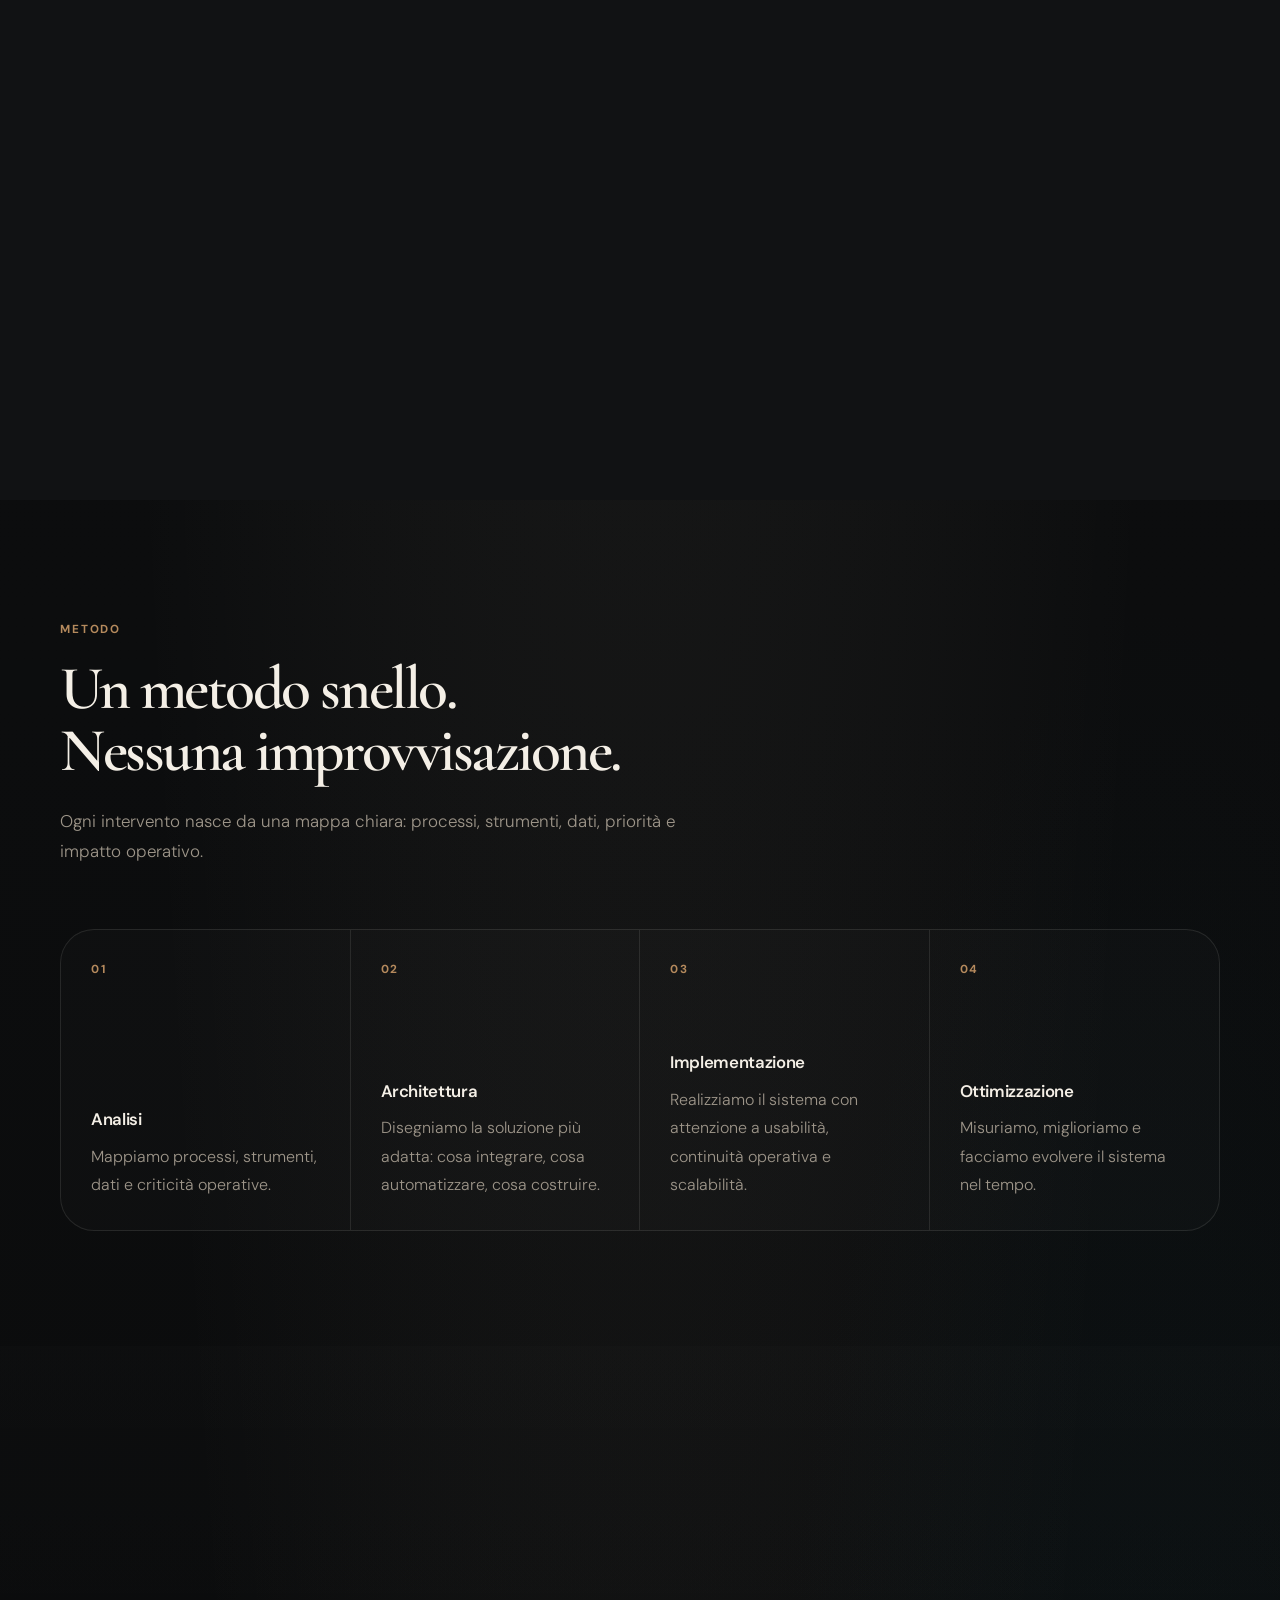
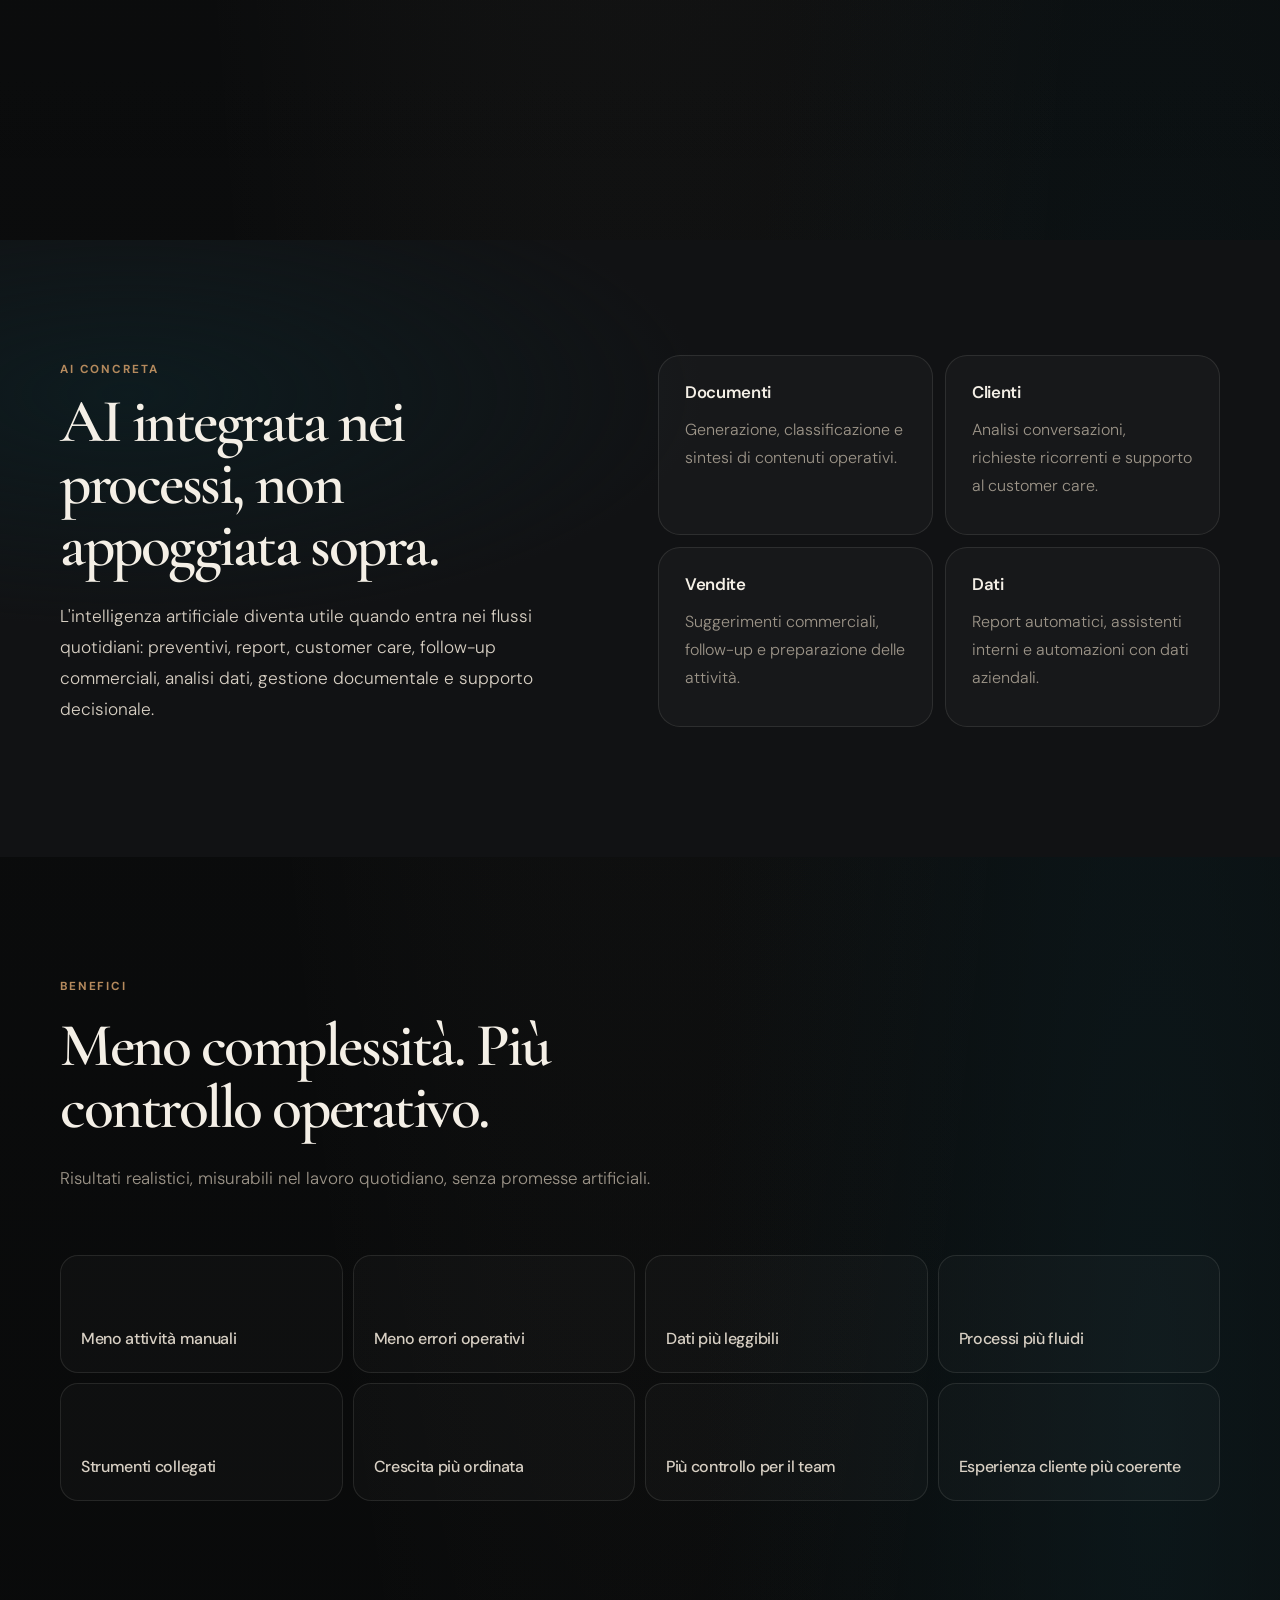
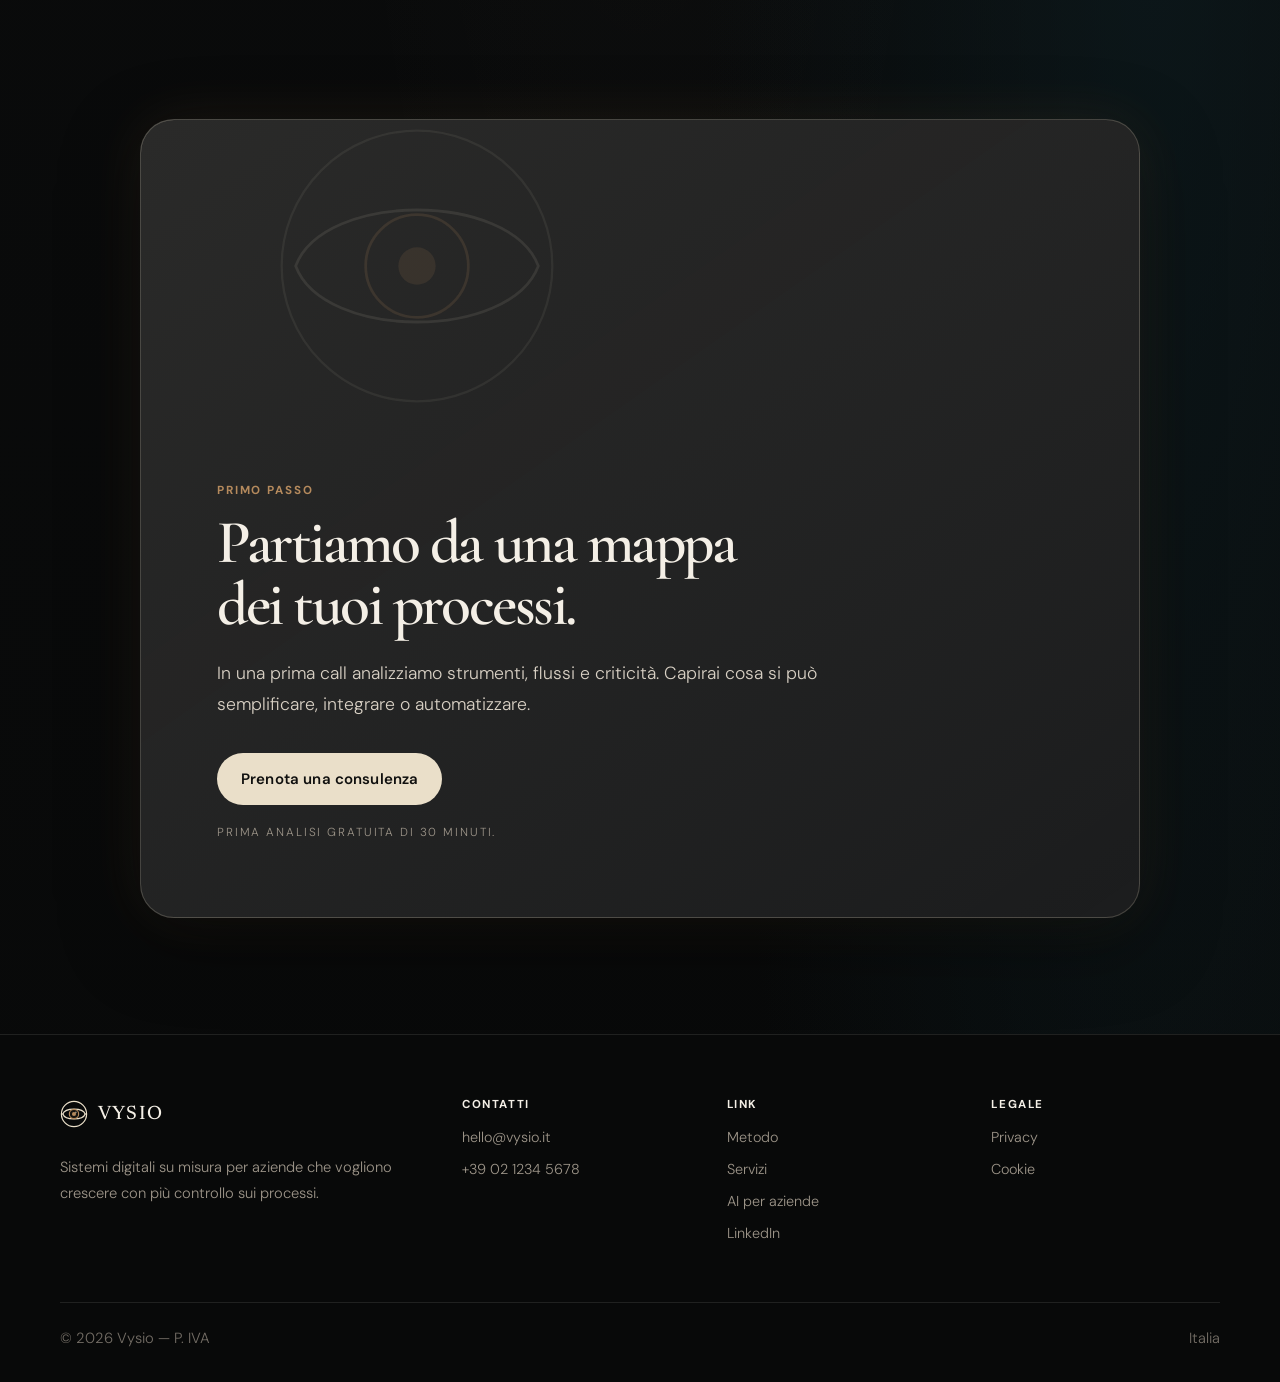
==== commit bd9408c2: "Add files via upload" ====
--- a/index.html
+++ b/index.html
@@ -13,23 +13,38 @@
   <meta property="og:description" content="Sistemi digitali su misura, integrazioni ERP/CRM, automazioni aziendali e AI applicata ai processi per imprese che vogliono crescere con più controllo." />
   <meta property="og:type" content="website" />
   <meta property="og:url" content="https://vysio.it/" />
-  <!-- <meta property="og:image" content="https://vysio.it/og-image.jpg" /> -->
 
   <link rel="canonical" href="https://vysio.it/" />
   <link rel="preconnect" href="https://fonts.googleapis.com" />
   <link rel="preconnect" href="https://fonts.gstatic.com" crossorigin />
-  <link href="https://fonts.googleapis.com/css2?family=Inter:wght@400;450;500;600;700;800&family=Newsreader:opsz,wght@6..72,500;6..72,600&display=swap" rel="stylesheet" />
+  <link href="https://fonts.googleapis.com/css2?family=Cormorant+Garamond:wght@400;500;600;700&family=DM+Sans:wght@300;400;500;600&family=Newsreader:opsz,wght@6..72,400;6..72,500;6..72,600&display=swap" rel="stylesheet" />
   <link rel="stylesheet" href="styles.css" />
   <script src="main.js" defer></script>
 </head>
 <body>
+  <!-- Grain overlay -->
+  <div class="grain" aria-hidden="true"></div>
+
+  <!-- Custom cursor -->
+  <div class="cursor-dot" aria-hidden="true"></div>
+  <div class="cursor-ring" aria-hidden="true"></div>
+
   <a class="skip-link" href="#main">Salta al contenuto principale</a>
 
   <header class="site-header" id="siteHeader">
     <nav class="nav container" aria-label="Navigazione principale">
+
+      <!-- SVG Eye Logo -->
       <a class="brand" href="#top" aria-label="Vysio, torna all'inizio">
-        <span class="brand-mark" aria-hidden="true">V</span>
-        <span>Vysio</span>
+        <svg class="brand-eye" viewBox="0 0 30 30" fill="none" xmlns="http://www.w3.org/2000/svg" aria-hidden="true" width="30" height="30">
+          <circle class="eye-rim" cx="15" cy="15" r="13.5" stroke="#eadfc9" stroke-width="1.3"/>
+          <path class="eye-lid-top" d="M3 15 C5.5 8 24.5 8 27 15" stroke="#eadfc9" stroke-width="1.3" fill="none" stroke-linecap="round"/>
+          <path class="eye-lid-bot" d="M3 15 C5.5 22 24.5 22 27 15" stroke="#eadfc9" stroke-width="1.3" fill="none" stroke-linecap="round"/>
+          <circle class="eye-iris" cx="15" cy="15" r="5" stroke="#b58a5d" stroke-width="1.2" fill="rgba(181,138,93,0.08)"/>
+          <circle class="eye-pupil" cx="15" cy="15" r="2.2" fill="#b58a5d"/>
+          <circle class="eye-gleam" cx="17" cy="13.2" r="1" fill="rgba(234,223,201,0.5)"/>
+        </svg>
+        <span class="brand-wordmark">Vysio</span>
       </a>
 
       <button class="nav-toggle" id="navToggle" type="button" aria-label="Apri menu" aria-controls="mobileMenu" aria-expanded="false">
@@ -45,7 +60,7 @@
         <li><a href="#ai">AI</a></li>
       </ul>
 
-      <a class="nav-cta" href="#contatti">Prenota una consulenza</a>
+      <a class="nav-cta magnetic" href="#contatti">Prenota una consulenza</a>
     </nav>
 
     <div class="mobile-menu" id="mobileMenu" hidden>
@@ -60,7 +75,23 @@
 
   <main id="main">
     <section class="hero" id="top" aria-labelledby="heroTitle">
-      <div class="hero-orbit" aria-hidden="true"></div>
+
+      <!-- Large decorative eye -->
+      <div class="hero-eye-bg" aria-hidden="true">
+        <svg viewBox="0 0 600 600" fill="none" xmlns="http://www.w3.org/2000/svg">
+          <circle cx="300" cy="300" r="290" stroke="rgba(234,223,201,0.05)" stroke-width="1"/>
+          <circle cx="300" cy="300" r="248" stroke="rgba(234,223,201,0.04)" stroke-width="1"/>
+          <path d="M40 300 C100 140 200 60 300 60 C400 60 500 140 560 300 C500 460 400 540 300 540 C200 540 100 460 40 300Z"
+                stroke="rgba(234,223,201,0.10)" stroke-width="1.5" fill="none"/>
+          <circle cx="300" cy="300" r="110" stroke="rgba(181,138,93,0.16)" stroke-width="1.5" fill="none"/>
+          <circle cx="300" cy="300" r="66" stroke="rgba(181,138,93,0.12)" stroke-width="1" fill="rgba(181,138,93,0.04)"/>
+          <circle cx="300" cy="300" r="22" fill="rgba(181,138,93,0.12)"/>
+          <circle cx="330" cy="274" r="9" fill="rgba(234,223,201,0.07)"/>
+          <!-- Scanning ring -->
+          <circle class="scan-ring" cx="300" cy="300" r="150" stroke="rgba(181,138,93,0.08)" stroke-width="1" stroke-dasharray="6 10" fill="none"/>
+        </svg>
+      </div>
+
       <div class="container hero-inner">
         <p class="eyebrow reveal">Consulenza digitale · Automazioni · AI applicata</p>
 
@@ -73,7 +104,7 @@
         </p>
 
         <div class="hero-actions reveal" aria-label="Azioni principali">
-          <a class="btn btn-primary" href="#contatti">Prenota una consulenza</a>
+          <a class="btn btn-primary magnetic" href="#contatti">Prenota una consulenza</a>
           <a class="btn btn-secondary" href="#metodo">Scopri il metodo</a>
         </div>
 
@@ -126,7 +157,7 @@
         </div>
         <div>
           <p>
-            Vysio analizza il modo in cui lavora la tua azienda e progetta un’infrastruttura digitale coerente: gestionale, CRM, automazioni, integrazioni API e AI dove servono davvero.
+            Vysio analizza il modo in cui lavora la tua azienda e progetta un'infrastruttura digitale coerente: gestionale, CRM, automazioni, integrazioni API e AI dove servono davvero.
           </p>
           <p class="statement">Non partiamo dal software. Partiamo dal processo.</p>
         </div>
@@ -144,34 +175,39 @@
         </div>
 
         <div class="cards-grid services-grid">
-          <article class="service-card reveal">
+          <article class="service-card tilt-card reveal">
             <span class="card-number">01</span>
             <h3>Gestionale ERP / CRM</h3>
             <p>Progettiamo e personalizziamo sistemi gestionali per vendite, operations, clienti, attività interne e controllo dei dati.</p>
+            <div class="card-glow" aria-hidden="true"></div>
           </article>
 
-          <article class="service-card reveal">
+          <article class="service-card tilt-card reveal">
             <span class="card-number">02</span>
             <h3>Integrazioni API</h3>
             <p>Colleghiamo strumenti, database, piattaforme e software già presenti in azienda per eliminare passaggi manuali e silos informativi.</p>
+            <div class="card-glow" aria-hidden="true"></div>
           </article>
 
-          <article class="service-card reveal">
+          <article class="service-card tilt-card reveal">
             <span class="card-number">03</span>
             <h3>Automazioni aziendali</h3>
             <p>Automatizziamo attività ripetitive, notifiche, follow-up, report, assegnazioni e flussi operativi.</p>
+            <div class="card-glow" aria-hidden="true"></div>
           </article>
 
-          <article class="service-card reveal">
+          <article class="service-card tilt-card reveal">
             <span class="card-number">04</span>
             <h3>AI applicata ai processi</h3>
-            <p>Integriamo l’intelligenza artificiale nei workflow aziendali: analisi, documenti, customer care, vendite, report e supporto decisionale.</p>
+            <p>Integriamo l'intelligenza artificiale nei workflow aziendali: analisi, documenti, customer care, vendite, report e supporto decisionale.</p>
+            <div class="card-glow" aria-hidden="true"></div>
           </article>
 
-          <article class="service-card reveal service-card--wide">
+          <article class="service-card tilt-card reveal service-card--wide">
             <span class="card-number">05</span>
             <h3>Dashboard e controllo dati</h3>
             <p>Rendiamo i dati leggibili, aggiornati e utili per decidere meglio, senza aspettare report manuali.</p>
+            <div class="card-glow" aria-hidden="true"></div>
           </article>
         </div>
       </div>
@@ -226,7 +262,7 @@
         </div>
         <div class="section-body reveal">
           <p>
-            Vysio è pensato per realtà che hanno già superato la fase dell’improvvisazione e vogliono costruire un sistema più ordinato, scalabile e misurabile.
+            Vysio è pensato per realtà che hanno già superato la fase dell'improvvisazione e vogliono costruire un sistema più ordinato, scalabile e misurabile.
           </p>
           <div class="pill-list" aria-label="Tipologie di aziende e team">
             <span>PMI</span>
@@ -248,24 +284,24 @@
           <p class="section-label">AI concreta</p>
           <h2 id="aiTitle">AI integrata nei processi, non appoggiata sopra.</h2>
           <p>
-            L’intelligenza artificiale diventa utile quando entra nei flussi quotidiani: preventivi, report, customer care, follow-up commerciali, analisi dati, gestione documentale e supporto decisionale.
+            L'intelligenza artificiale diventa utile quando entra nei flussi quotidiani: preventivi, report, customer care, follow-up commerciali, analisi dati, gestione documentale e supporto decisionale.
           </p>
         </div>
 
         <div class="ai-examples reveal" aria-label="Esempi di AI per aziende">
-          <div>
+          <div class="tilt-card">
             <h3>Documenti</h3>
             <p>Generazione, classificazione e sintesi di contenuti operativi.</p>
           </div>
-          <div>
+          <div class="tilt-card">
             <h3>Clienti</h3>
             <p>Analisi conversazioni, richieste ricorrenti e supporto al customer care.</p>
           </div>
-          <div>
+          <div class="tilt-card">
             <h3>Vendite</h3>
             <p>Suggerimenti commerciali, follow-up e preparazione delle attività.</p>
           </div>
-          <div>
+          <div class="tilt-card">
             <h3>Dati</h3>
             <p>Report automatici, assistenti interni e automazioni con dati aziendali.</p>
           </div>
@@ -296,12 +332,21 @@
 
     <section class="section final-cta" id="contatti" aria-labelledby="ctaTitle">
       <div class="container final-cta-card reveal">
+        <!-- Decorative small eye -->
+        <div class="cta-eye-deco" aria-hidden="true">
+          <svg viewBox="0 0 120 120" fill="none" xmlns="http://www.w3.org/2000/svg">
+            <circle cx="60" cy="60" r="58" stroke="rgba(234,223,201,0.10)" stroke-width="1"/>
+            <path d="M8 60 C20 28 100 28 112 60 C100 92 20 92 8 60Z" stroke="rgba(234,223,201,0.14)" stroke-width="1.2" fill="none"/>
+            <circle cx="60" cy="60" r="22" stroke="rgba(181,138,93,0.22)" stroke-width="1.2" fill="none"/>
+            <circle cx="60" cy="60" r="8" fill="rgba(181,138,93,0.18)"/>
+          </svg>
+        </div>
         <p class="section-label">Primo passo</p>
         <h2 id="ctaTitle">Partiamo da una mappa dei tuoi processi.</h2>
         <p>
           In una prima call analizziamo strumenti, flussi e criticità. Capirai cosa si può semplificare, integrare o automatizzare.
         </p>
-        <a class="btn btn-primary" href="mailto:hello@vysio.it?subject=Richiesta%20consulenza%20Vysio">Prenota una consulenza</a>
+        <a class="btn btn-primary magnetic" href="mailto:hello@vysio.it?subject=Richiesta%20consulenza%20Vysio">Prenota una consulenza</a>
         <span class="cta-microcopy">Prima analisi gratuita di 30 minuti.</span>
       </div>
     </section>
@@ -311,8 +356,15 @@
     <div class="container footer-grid">
       <div>
         <a class="brand footer-brand" href="#top" aria-label="Vysio, torna all'inizio">
-          <span class="brand-mark" aria-hidden="true">V</span>
-          <span>Vysio</span>
+          <svg class="brand-eye" viewBox="0 0 30 30" fill="none" xmlns="http://www.w3.org/2000/svg" aria-hidden="true" width="28" height="28">
+            <circle cx="15" cy="15" r="13.5" stroke="#eadfc9" stroke-width="1.3"/>
+            <path d="M3 15 C5.5 8 24.5 8 27 15" stroke="#eadfc9" stroke-width="1.3" fill="none" stroke-linecap="round"/>
+            <path d="M3 15 C5.5 22 24.5 22 27 15" stroke="#eadfc9" stroke-width="1.3" fill="none" stroke-linecap="round"/>
+            <circle cx="15" cy="15" r="5" stroke="#b58a5d" stroke-width="1.2" fill="rgba(181,138,93,0.08)"/>
+            <circle cx="15" cy="15" r="2.2" fill="#b58a5d"/>
+            <circle cx="17" cy="13.2" r="1" fill="rgba(234,223,201,0.5)"/>
+          </svg>
+          <span class="brand-wordmark">Vysio</span>
         </a>
         <p>Sistemi digitali su misura per aziende che vogliono crescere con più controllo sui processi.</p>
       </div>
@@ -348,6 +400,7 @@
     <style>
       .reveal { opacity: 1; transform: none; }
       .mobile-menu { display: block; }
+      .cursor-dot, .cursor-ring { display: none; }
     </style>
   </noscript>
 </body>
--- a/styles.css
+++ b/styles.css
@@ -1,6 +1,7 @@
 /* =========================================================
-   Vysio — Premium one-page landing
+   Vysio — Premium one-page landing v2
    Palette: graphite, warm white, champagne, soft bronze
+   Vision. Focus. Future.
 ========================================================= */
 
 :root {
@@ -12,19 +13,24 @@
   --text-soft: #d8d0c4;
   --muted: #9d9589;
   --muted-2: #746e66;
-  --line: rgba(244, 239, 230, 0.12);
-  --line-strong: rgba(244, 239, 230, 0.22);
+  --line: rgba(244, 239, 230, 0.10);
+  --line-strong: rgba(244, 239, 230, 0.20);
   --sand: #d9c7a5;
   --champagne: #eadfc9;
   --bronze: #b58a5d;
+  --bronze-light: #c9a070;
   --petrol: #0d1c20;
-  --shadow: 0 24px 80px rgba(0, 0, 0, 0.34);
+  --shadow: 0 24px 80px rgba(0, 0, 0, 0.40);
+  --shadow-glow: 0 0 60px rgba(181, 138, 93, 0.12);
   --radius-sm: 14px;
   --radius-md: 22px;
   --radius-lg: 34px;
   --container: min(1160px, calc(100% - 40px));
-  --font-body: "Inter", system-ui, -apple-system, BlinkMacSystemFont, "Segoe UI", sans-serif;
-  --font-display: "Newsreader", Georgia, serif;
+  --font-body: "DM Sans", system-ui, -apple-system, sans-serif;
+  --font-display: "Cormorant Garamond", Georgia, serif;
+  --font-serif: "Newsreader", Georgia, serif;
+  --ease-out: cubic-bezier(.22, 1, .36, 1);
+  --ease-spring: cubic-bezier(.34, 1.56, .64, 1);
 }
 
 *, *::before, *::after { box-sizing: border-box; }
@@ -40,13 +46,16 @@
   font-family: var(--font-body);
   color: var(--text);
   background:
-    radial-gradient(circle at 50% -20%, rgba(234, 223, 201, 0.10), transparent 34rem),
-    linear-gradient(180deg, #0b0c0d 0%, #0c0d0e 45%, #080909 100%);
+    radial-gradient(ellipse at 50% -10%, rgba(234, 223, 201, 0.09), transparent 38rem),
+    radial-gradient(ellipse at 90% 80%, rgba(13, 28, 32, 0.70), transparent 28rem),
+    linear-gradient(180deg, #0b0c0d 0%, #0c0d0e 50%, #080909 100%);
   line-height: 1.6;
   -webkit-font-smoothing: antialiased;
   overflow-x: hidden;
-}
-
+  cursor: none;
+}
+
+/* Grid overlay */
 body::before {
   content: "";
   position: fixed;
@@ -54,17 +63,76 @@
   z-index: -1;
   pointer-events: none;
   background-image:
-    linear-gradient(rgba(255,255,255,0.022) 1px, transparent 1px),
-    linear-gradient(90deg, rgba(255,255,255,0.018) 1px, transparent 1px);
+    linear-gradient(rgba(255,255,255,0.018) 1px, transparent 1px),
+    linear-gradient(90deg, rgba(255,255,255,0.015) 1px, transparent 1px);
   background-size: 88px 88px;
-  mask-image: linear-gradient(to bottom, rgba(0,0,0,0.85), transparent 72%);
-}
-
+  mask-image: linear-gradient(to bottom, rgba(0,0,0,0.7), transparent 70%);
+}
+
+/* ── Grain ─────────────────────────────── */
+.grain {
+  position: fixed;
+  inset: -60%;
+  width: 220%;
+  height: 220%;
+  z-index: 9000;
+  pointer-events: none;
+  opacity: 0.038;
+  background-image: url("data:image/svg+xml,%3Csvg viewBox='0 0 256 256' xmlns='http://www.w3.org/2000/svg'%3E%3Cfilter id='n'%3E%3CfeTurbulence type='fractalNoise' baseFrequency='0.75' numOctaves='4' stitchTiles='stitch'/%3E%3C/filter%3E%3Crect width='100%25' height='100%25' filter='url(%23n)'/%3E%3C/svg%3E");
+  animation: grain-anim 7s steps(8) infinite;
+}
+
+@keyframes grain-anim {
+  0%   { transform: translate(0, 0); }
+  12%  { transform: translate(-5%, -4%); }
+  25%  { transform: translate(-9%, 5%); }
+  37%  { transform: translate(5%, -8%); }
+  50%  { transform: translate(-4%, 14%); }
+  62%  { transform: translate(-11%, 4%); }
+  75%  { transform: translate(12%, 0); }
+  87%  { transform: translate(0, 9%); }
+  100% { transform: translate(5%, 0); }
+}
+
+/* ── Custom cursor ─────────────────────── */
+.cursor-dot {
+  position: fixed;
+  width: 6px;
+  height: 6px;
+  border-radius: 50%;
+  background: var(--champagne);
+  pointer-events: none;
+  z-index: 10000;
+  transform: translate(-50%, -50%);
+  transition: width 260ms var(--ease-out), height 260ms var(--ease-out), opacity 260ms ease;
+  will-change: transform;
+}
+
+.cursor-ring {
+  position: fixed;
+  width: 34px;
+  height: 34px;
+  border-radius: 50%;
+  border: 1px solid rgba(234, 223, 201, 0.45);
+  pointer-events: none;
+  z-index: 10000;
+  transform: translate(-50%, -50%);
+  transition: width 320ms var(--ease-out), height 320ms var(--ease-out), opacity 320ms ease, border-color 320ms ease;
+  will-change: transform;
+}
+
+body.cursor-hover .cursor-dot  { width: 10px; height: 10px; }
+body.cursor-hover .cursor-ring { width: 52px; height: 52px; border-color: rgba(181, 138, 93, 0.55); }
+body.cursor-click .cursor-dot  { width: 4px; height: 4px; }
+body.cursor-click .cursor-ring { width: 24px; height: 24px; }
+
+a, button { cursor: none; }
+
+/* ── Utilities ─────────────────────────── */
 a { color: inherit; }
-
 img, svg { display: block; max-width: 100%; }
-
 button, input, textarea, select { font: inherit; }
+h1, h2, h3, p { margin-top: 0; }
 
 .container {
   width: var(--container);
@@ -82,6 +150,7 @@
   border-radius: 999px;
   transform: translateY(-140%);
   transition: transform 180ms ease;
+  text-decoration: none;
 }
 
 .skip-link:focus { transform: translateY(0); }
@@ -91,19 +160,20 @@
   outline-offset: 4px;
 }
 
-/* Header */
+/* ── Header ────────────────────────────── */
 .site-header {
   position: fixed;
   inset: 0 0 auto;
   z-index: 100;
-  transition: background 300ms ease, border-color 300ms ease, transform 300ms ease;
+  transition: background 360ms ease, border-color 360ms ease;
   border-bottom: 1px solid transparent;
 }
 
 .site-header.is-scrolled {
-  background: rgba(11, 12, 13, 0.78);
+  background: rgba(11, 12, 13, 0.82);
   border-color: var(--line);
-  backdrop-filter: blur(18px) saturate(1.15);
+  backdrop-filter: blur(22px) saturate(1.2);
+  -webkit-backdrop-filter: blur(22px) saturate(1.2);
 }
 
 .nav {
@@ -114,30 +184,46 @@
   gap: 22px;
 }
 
+/* ── Brand / Logo ──────────────────────── */
 .brand {
   display: inline-flex;
   align-items: center;
   gap: 10px;
   color: var(--text);
   text-decoration: none;
-  font-weight: 700;
-  letter-spacing: -0.03em;
-  font-size: 1.1rem;
-}
-
-.brand-mark {
-  display: grid;
-  place-items: center;
-  width: 32px;
-  height: 32px;
-  border: 1px solid var(--line-strong);
-  border-radius: 50%;
-  color: var(--champagne);
-  font-family: var(--font-display);
-  font-weight: 600;
-  background: linear-gradient(145deg, rgba(255,255,255,0.08), rgba(255,255,255,0.01));
-}
-
+}
+
+.brand-eye {
+  flex-shrink: 0;
+  transition: transform 400ms var(--ease-out);
+}
+
+.brand:hover .brand-eye {
+  transform: scale(1.08);
+}
+
+.brand:hover .eye-iris {
+  transform-origin: 15px 15px;
+  animation: iris-pulse 1.2s var(--ease-out) infinite alternate;
+}
+
+@keyframes iris-pulse {
+  from { r: 5; }
+  to   { r: 4.2; }
+}
+
+.eye-iris { transition: all 0.4s ease; }
+
+.brand-wordmark {
+  font-family: var(--font-serif);
+  font-weight: 500;
+  font-size: 1.22rem;
+  letter-spacing: 0.06em;
+  text-transform: uppercase;
+  color: var(--text);
+}
+
+/* ── Nav ───────────────────────────────── */
 .nav-links {
   display: flex;
   align-items: center;
@@ -153,35 +239,58 @@
 .mobile-menu a,
 .footer a {
   text-decoration: none;
-  transition: color 180ms ease, border-color 180ms ease, background 180ms ease, transform 180ms ease;
+  transition: color 180ms ease, background 180ms ease;
 }
 
 .nav-links a {
   color: var(--muted);
-  font-size: 0.91rem;
+  font-size: 0.88rem;
   font-weight: 500;
+  letter-spacing: 0.02em;
+  position: relative;
+}
+
+.nav-links a::after {
+  content: '';
+  position: absolute;
+  bottom: -3px;
+  left: 0;
+  width: 0;
+  height: 1px;
+  background: var(--champagne);
+  transition: width 260ms var(--ease-out);
 }
 
 .nav-links a:hover { color: var(--text); }
+.nav-links a:hover::after { width: 100%; }
 
 .nav-cta {
   display: inline-flex;
   align-items: center;
   justify-content: center;
   min-height: 42px;
-  padding: 0 18px;
+  padding: 0 20px;
   color: #111;
   background: var(--champagne);
   border-radius: 999px;
-  font-size: 0.91rem;
-  font-weight: 650;
+  font-size: 0.88rem;
+  font-weight: 600;
+  letter-spacing: 0.01em;
+  transition: background 220ms ease, box-shadow 220ms ease;
 }
 
 .nav-cta:hover {
-  transform: translateY(-1px);
   background: #f5ead4;
-}
-
+  box-shadow: 0 0 24px rgba(234, 223, 201, 0.22);
+}
+
+/* ── Magnetic button ───────────────────── */
+.magnetic {
+  transform-style: preserve-3d;
+  will-change: transform;
+}
+
+/* ── Nav toggle ────────────────────────── */
 .nav-toggle {
   display: none;
   width: 44px;
@@ -194,18 +303,18 @@
   background: rgba(255,255,255,0.04);
   border: 1px solid var(--line);
   border-radius: 50%;
-  cursor: pointer;
+  transition: background 180ms ease;
 }
 
 .nav-toggle span {
   width: 18px;
   height: 1.5px;
   background: currentColor;
-  transition: transform 220ms ease, opacity 220ms ease;
+  transition: transform 220ms var(--ease-out), opacity 220ms ease;
 }
 
 .nav-toggle[aria-expanded="true"] span:first-child { transform: translateY(3.75px) rotate(45deg); }
-.nav-toggle[aria-expanded="true"] span:last-child { transform: translateY(-3.75px) rotate(-45deg); }
+.nav-toggle[aria-expanded="true"] span:last-child  { transform: translateY(-3.75px) rotate(-45deg); }
 
 .mobile-menu {
   display: grid;
@@ -213,26 +322,26 @@
   width: var(--container);
   margin: 0 auto 16px;
   padding: 12px;
-  background: rgba(23, 24, 25, 0.96);
+  background: rgba(20, 21, 22, 0.97);
   border: 1px solid var(--line);
   border-radius: 22px;
   box-shadow: var(--shadow);
-  backdrop-filter: blur(18px);
+  backdrop-filter: blur(24px);
 }
 
 .mobile-menu[hidden] { display: none; }
 
 .mobile-menu a {
-  padding: 14px 14px;
+  padding: 14px;
   border-radius: 14px;
   color: var(--text-soft);
-  font-weight: 560;
+  font-weight: 500;
 }
 
 .mobile-menu a:hover { background: rgba(255,255,255,0.05); }
-.mobile-menu__cta { color: #111 !important; background: var(--champagne); text-align: center; margin-top: 8px; }
-
-/* Shared */
+.mobile-menu__cta { color: #111 !important; background: var(--champagne); text-align: center; margin-top: 8px; border-radius: 14px; }
+
+/* ── Sections ──────────────────────────── */
 .section {
   padding: clamp(76px, 9vw, 132px) 0;
   position: relative;
@@ -247,45 +356,47 @@
   display: inline-flex;
   align-items: center;
   color: var(--bronze);
-  font-size: 0.76rem;
+  font-size: 0.73rem;
   font-weight: 700;
-  letter-spacing: 0.12em;
+  letter-spacing: 0.16em;
   text-transform: uppercase;
 }
 
-h1, h2, h3, p { margin-top: 0; }
-
 h1, h2 {
-  letter-spacing: -0.055em;
+  letter-spacing: -0.04em;
   text-wrap: balance;
 }
 
 h1 {
-  font-size: clamp(3.15rem, 8vw, 7.55rem);
-  line-height: 0.94;
-  margin-bottom: 26px;
-  font-weight: 800;
+  font-family: var(--font-display);
+  font-size: clamp(3.4rem, 8.5vw, 8rem);
+  font-weight: 600;
+  line-height: 0.92;
+  margin-bottom: 28px;
 }
 
 h2 {
-  font-size: clamp(2.15rem, 4.6vw, 4.7rem);
-  line-height: 1.02;
+  font-family: var(--font-display);
+  font-size: clamp(2.2rem, 4.8vw, 4.9rem);
+  font-weight: 600;
+  line-height: 1.01;
   margin-bottom: 0;
-  font-weight: 760;
 }
 
 h3 {
   margin-bottom: 12px;
   color: var(--text);
-  font-size: 1.08rem;
-  line-height: 1.25;
-  letter-spacing: -0.025em;
+  font-size: 1.05rem;
+  font-weight: 600;
+  line-height: 1.28;
+  letter-spacing: -0.02em;
 }
 
 p {
   color: var(--text-soft);
   font-size: 1rem;
-  line-height: 1.75;
+  line-height: 1.78;
+  font-weight: 300;
 }
 
 .section-intro {
@@ -294,18 +405,18 @@
 }
 
 .section-intro .section-label,
-.section-heading .section-label { margin-bottom: 16px; }
+.section-heading .section-label { margin-bottom: 18px; }
 
 .section-intro p:not(.section-label) {
   max-width: 680px;
-  margin: 22px 0 0;
+  margin: 24px 0 0;
   color: var(--muted);
-  font-size: 1.05rem;
+  font-size: 1.06rem;
 }
 
 .split {
   display: grid;
-  grid-template-columns: minmax(0, 1.08fr) minmax(0, 0.92fr);
+  grid-template-columns: minmax(0, 1.1fr) minmax(0, 0.9fr);
   gap: clamp(36px, 7vw, 92px);
   align-items: start;
 }
@@ -315,27 +426,59 @@
   font-size: 1.08rem;
 }
 
-/* Buttons */
+/* ── Buttons ───────────────────────────── */
 .btn {
   display: inline-flex;
   align-items: center;
   justify-content: center;
   min-height: 52px;
-  padding: 0 22px;
+  padding: 0 24px;
   border-radius: 999px;
   text-decoration: none;
-  font-weight: 680;
-  letter-spacing: -0.01em;
-  transition: transform 180ms ease, background 180ms ease, border-color 180ms ease, color 180ms ease;
-}
-
-.btn:hover { transform: translateY(-2px); }
-.btn-primary { color: #10100f; background: var(--champagne); }
-.btn-primary:hover { background: #f6ecd8; }
-.btn-secondary { color: var(--text); border: 1px solid var(--line-strong); background: rgba(255,255,255,0.025); }
-.btn-secondary:hover { border-color: rgba(234,223,201,0.42); background: rgba(255,255,255,0.055); }
-
-/* Hero */
+  font-weight: 600;
+  font-size: 0.94rem;
+  letter-spacing: 0.01em;
+  transition: background 220ms ease, border-color 220ms ease, box-shadow 220ms ease;
+  position: relative;
+  overflow: hidden;
+}
+
+.btn::before {
+  content: '';
+  position: absolute;
+  inset: 0;
+  border-radius: inherit;
+  opacity: 0;
+  background: rgba(255,255,255,0.1);
+  transition: opacity 220ms ease;
+}
+
+.btn:hover::before { opacity: 1; }
+
+.btn-primary {
+  color: #10100f;
+  background: var(--champagne);
+  box-shadow: 0 0 0 0 rgba(234, 223, 201, 0);
+}
+
+.btn-primary:hover {
+  background: #f6ecd8;
+  box-shadow: 0 0 32px rgba(234, 223, 201, 0.28), 0 4px 20px rgba(0,0,0,0.3);
+}
+
+.btn-secondary {
+  color: var(--text);
+  border: 1px solid var(--line-strong);
+  background: rgba(255,255,255,0.025);
+}
+
+.btn-secondary:hover {
+  border-color: rgba(234,223,201,0.38);
+  background: rgba(255,255,255,0.055);
+  box-shadow: 0 0 20px rgba(234,223,201,0.08);
+}
+
+/* ── Hero ──────────────────────────────── */
 .hero {
   position: relative;
   min-height: 100svh;
@@ -349,52 +492,58 @@
   content: "";
   position: absolute;
   inset: auto 0 0;
-  height: 34%;
+  height: 30%;
   pointer-events: none;
   background: linear-gradient(to bottom, transparent, var(--bg));
-}
-
-.hero-orbit {
+  z-index: 1;
+}
+
+/* Large decorative eye */
+.hero-eye-bg {
   position: absolute;
-  width: min(60vw, 760px);
+  right: -12vw;
+  top: 8vh;
+  width: min(55vw, 680px);
   aspect-ratio: 1;
-  right: -16vw;
-  top: 14vh;
-  border: 1px solid rgba(234, 223, 201, 0.08);
-  border-radius: 50%;
-  background:
-    radial-gradient(circle at 40% 42%, rgba(217, 199, 165, 0.08), transparent 28%),
-    radial-gradient(circle at 54% 56%, rgba(13, 28, 32, 0.52), transparent 52%);
-  filter: blur(0.2px);
-  opacity: 0.9;
-  animation: heroFloat 12s ease-in-out infinite alternate;
-}
-
-.hero-orbit::before,
-.hero-orbit::after {
-  content: "";
-  position: absolute;
-  inset: 12%;
-  border: 1px solid rgba(234, 223, 201, 0.06);
-  border-radius: 50%;
-}
-
-.hero-orbit::after { inset: 28%; }
+  pointer-events: none;
+  animation: eye-float 14s ease-in-out infinite alternate;
+  opacity: 0.85;
+}
+
+.hero-eye-bg svg { width: 100%; height: 100%; }
+
+.scan-ring {
+  animation: scan-rotate 18s linear infinite;
+  transform-origin: 300px 300px;
+}
+
+@keyframes scan-rotate {
+  from { transform: rotate(0deg); }
+  to   { transform: rotate(360deg); }
+}
+
+@keyframes eye-float {
+  from { transform: translate(0, 0) scale(1); }
+  to   { transform: translate(-28px, 22px) scale(1.03); }
+}
 
 .hero-inner {
   position: relative;
-  z-index: 1;
+  z-index: 2;
   padding-top: clamp(28px, 6vh, 70px);
 }
 
 .eyebrow {
   gap: 10px;
-  margin-bottom: 24px;
-  padding: 9px 13px;
+  margin-bottom: 26px;
+  padding: 9px 16px;
   color: var(--champagne);
   border: 1px solid var(--line);
   border-radius: 999px;
-  background: rgba(255,255,255,0.032);
+  background: rgba(255,255,255,0.028);
+  font-size: 0.73rem;
+  font-weight: 600;
+  letter-spacing: 0.12em;
 }
 
 .eyebrow::before {
@@ -403,14 +552,38 @@
   height: 6px;
   border-radius: 50%;
   background: var(--bronze);
+  animation: dot-pulse 2.4s ease-in-out infinite;
+}
+
+@keyframes dot-pulse {
+  0%, 100% { opacity: 1; transform: scale(1); }
+  50%       { opacity: 0.5; transform: scale(0.6); }
+}
+
+.hero-title {
+  max-width: 860px;
+}
+
+/* Text gradient on hero H1 */
+.hero-title {
+  background: linear-gradient(
+    135deg,
+    var(--text) 0%,
+    var(--champagne) 45%,
+    var(--text-soft) 100%
+  );
+  -webkit-background-clip: text;
+  -webkit-text-fill-color: transparent;
+  background-clip: text;
 }
 
 .hero-copy {
-  max-width: 720px;
+  max-width: 660px;
   margin-bottom: 34px;
   color: var(--text-soft);
-  font-size: clamp(1.08rem, 1.65vw, 1.34rem);
-  line-height: 1.58;
+  font-size: clamp(1.05rem, 1.6vw, 1.28rem);
+  line-height: 1.62;
+  font-weight: 300;
 }
 
 .hero-actions {
@@ -422,37 +595,43 @@
 
 .hero-note {
   color: var(--muted);
-  font-size: 0.95rem;
-  margin-bottom: 54px;
+  font-size: 0.9rem;
+  margin-bottom: 56px;
+  font-weight: 300;
 }
 
 .hero-panel {
   display: grid;
   grid-template-columns: repeat(3, minmax(0, 1fr));
-  max-width: 820px;
+  max-width: 760px;
   border: 1px solid var(--line);
   border-radius: var(--radius-lg);
-  background: rgba(23,24,25,0.60);
-  box-shadow: var(--shadow);
-  backdrop-filter: blur(18px);
+  background: rgba(23,24,25,0.65);
+  box-shadow: var(--shadow), inset 0 1px 0 rgba(255,255,255,0.04);
+  backdrop-filter: blur(20px);
+  -webkit-backdrop-filter: blur(20px);
   overflow: hidden;
 }
 
 .hero-panel > div {
-  padding: 22px;
+  padding: 22px 24px;
   border-right: 1px solid var(--line);
+  transition: background 260ms ease;
 }
 
 .hero-panel > div:last-child { border-right: 0; }
-.hero-panel strong { display: block; margin-top: 6px; font-size: 1rem; color: var(--text); }
-.panel-kicker { font-size: 0.69rem; color: var(--muted-2); }
-
-/* Problem */
-.problem { background: linear-gradient(180deg, transparent, rgba(255,255,255,0.018)); }
+.hero-panel > div:hover { background: rgba(255,255,255,0.03); }
+.hero-panel strong { display: block; margin-top: 7px; font-size: 0.97rem; color: var(--text); font-weight: 500; }
+.panel-kicker { font-size: 0.67rem; color: var(--muted-2); letter-spacing: 0.12em; }
+
+/* ── Problem ───────────────────────────── */
+.problem {
+  background: linear-gradient(180deg, transparent, rgba(255,255,255,0.014));
+}
 
 .check-list {
   display: grid;
-  gap: 12px;
+  gap: 10px;
   padding: 0;
   margin: 0;
   list-style: none;
@@ -460,98 +639,128 @@
 
 .check-list li {
   position: relative;
-  padding: 14px 16px 14px 42px;
+  padding: 14px 18px 14px 44px;
   color: var(--text-soft);
-  background: rgba(255,255,255,0.026);
+  background: rgba(255,255,255,0.022);
   border: 1px solid var(--line);
   border-radius: 16px;
+  font-weight: 300;
+  transition: border-color 220ms ease, background 220ms ease;
+}
+
+.check-list li:hover {
+  border-color: var(--line-strong);
+  background: rgba(255,255,255,0.038);
 }
 
 .check-list li::before {
   content: "";
   position: absolute;
-  left: 18px;
-  top: 22px;
+  left: 19px;
+  top: 50%;
+  transform: translateY(-50%);
   width: 7px;
   height: 7px;
   border-radius: 50%;
   background: var(--bronze);
 }
 
-/* Solution */
+/* ── Solution ──────────────────────────── */
 .solution-card {
   display: grid;
   grid-template-columns: minmax(0, 0.95fr) minmax(0, 1.05fr);
   gap: clamp(32px, 6vw, 72px);
-  padding: clamp(30px, 5vw, 62px);
+  padding: clamp(30px, 5vw, 64px);
   border: 1px solid var(--line);
   border-radius: var(--radius-lg);
   background:
-    linear-gradient(135deg, rgba(234,223,201,0.075), rgba(255,255,255,0.016)),
+    linear-gradient(135deg, rgba(234,223,201,0.07), rgba(255,255,255,0.014)),
     var(--surface);
   box-shadow: var(--shadow);
-}
-
-.solution-card p { font-size: 1.08rem; color: var(--text-soft); }
+  position: relative;
+  overflow: hidden;
+}
+
+.solution-card::before {
+  content: '';
+  position: absolute;
+  inset: 0;
+  border-radius: inherit;
+  background: linear-gradient(135deg, rgba(181,138,93,0.06), transparent 50%);
+  pointer-events: none;
+}
+
+.solution-card p { font-size: 1.08rem; color: var(--text-soft); font-weight: 300; }
+
 .statement {
-  margin: 30px 0 0;
+  margin: 32px 0 0;
   padding-top: 24px;
   border-top: 1px solid var(--line);
   color: var(--champagne) !important;
-  font-size: clamp(1.25rem, 2vw, 1.65rem) !important;
-  font-weight: 700;
+  font-size: clamp(1.25rem, 2vw, 1.7rem) !important;
+  font-weight: 600 !important;
   letter-spacing: -0.035em;
-}
-
-/* Services */
+  font-family: var(--font-display) !important;
+}
+
+/* ── Services ──────────────────────────── */
 .services { background: var(--bg-soft); }
 
 .cards-grid {
   display: grid;
   grid-template-columns: repeat(3, minmax(0, 1fr));
-  gap: 14px;
+  gap: 12px;
+}
+
+/* ── Tilt Cards ────────────────────────── */
+.tilt-card {
+  transform-style: preserve-3d;
+  will-change: transform;
+  transition: transform 400ms var(--ease-out);
 }
 
 .service-card {
   position: relative;
-  min-height: 260px;
-  padding: 28px;
+  min-height: 270px;
+  padding: 30px;
   border: 1px solid var(--line);
   border-radius: var(--radius-md);
-  background: linear-gradient(180deg, rgba(255,255,255,0.045), rgba(255,255,255,0.018));
+  background: linear-gradient(160deg, rgba(255,255,255,0.042), rgba(255,255,255,0.016));
   overflow: hidden;
-  transition: transform 220ms ease, border-color 220ms ease, background 220ms ease;
-}
-
-.service-card::after {
-  content: "";
+  transition: border-color 280ms ease, background 280ms ease;
+}
+
+.service-card:hover {
+  border-color: rgba(234,223,201,0.22);
+  background: linear-gradient(160deg, rgba(255,255,255,0.058), rgba(255,255,255,0.022));
+}
+
+/* Glow spot that follows mouse */
+.card-glow {
   position: absolute;
-  inset: auto 18px 18px auto;
-  width: 90px;
-  height: 90px;
+  width: 180px;
+  height: 180px;
   border-radius: 50%;
-  background: radial-gradient(circle, rgba(181,138,93,0.14), transparent 70%);
+  background: radial-gradient(circle, rgba(181,138,93,0.18), transparent 65%);
+  pointer-events: none;
   opacity: 0;
-  transition: opacity 220ms ease;
-}
-
-.service-card:hover {
-  transform: translateY(-4px);
-  border-color: rgba(234,223,201,0.28);
-  background: linear-gradient(180deg, rgba(255,255,255,0.06), rgba(255,255,255,0.025));
-}
-
-.service-card:hover::after { opacity: 1; }
+  transition: opacity 380ms ease;
+  transform: translate(-50%, -50%);
+  will-change: left, top;
+}
+
+.service-card:hover .card-glow { opacity: 1; }
 
 .card-number {
-  margin-bottom: 34px;
+  margin-bottom: 36px;
   color: var(--muted-2);
-}
-
-.service-card p { margin-bottom: 0; color: var(--muted); }
+  font-variant-numeric: tabular-nums;
+}
+
+.service-card p { margin-bottom: 0; color: var(--muted); font-weight: 300; }
 .service-card--wide { grid-column: span 2; }
 
-/* Method */
+/* ── Method ────────────────────────────── */
 .method-list {
   display: grid;
   grid-template-columns: repeat(4, minmax(0, 1fr));
@@ -562,7 +771,7 @@
   border: 1px solid var(--line);
   border-radius: var(--radius-lg);
   overflow: hidden;
-  background: rgba(255,255,255,0.022);
+  background: rgba(255,255,255,0.016);
 }
 
 .method-step {
@@ -571,36 +780,48 @@
   flex-direction: column;
   justify-content: space-between;
   gap: 34px;
-  padding: 28px;
+  padding: 30px;
   border-right: 1px solid var(--line);
-}
-
+  transition: background 280ms ease;
+}
+
+.method-step:hover { background: rgba(255,255,255,0.028); }
 .method-step:last-child { border-right: 0; }
-.method-step > span { color: var(--bronze); }
-.method-step p { margin-bottom: 0; color: var(--muted); }
-
-/* Audience */
-.audience { background: linear-gradient(180deg, rgba(255,255,255,0.014), transparent); }
+.method-step > span { color: var(--bronze); font-variant-numeric: tabular-nums; }
+.method-step p { margin-bottom: 0; color: var(--muted); font-weight: 300; }
+
+/* ── Audience ──────────────────────────── */
+.audience {
+  background: linear-gradient(180deg, rgba(255,255,255,0.012), transparent);
+}
 
 .pill-list {
   display: flex;
   flex-wrap: wrap;
-  gap: 10px;
+  gap: 8px;
 }
 
 .pill-list span {
-  padding: 10px 14px;
+  padding: 9px 15px;
   color: var(--text-soft);
   border: 1px solid var(--line);
   border-radius: 999px;
-  background: rgba(255,255,255,0.025);
-  font-size: 0.94rem;
-}
-
-/* AI */
+  background: rgba(255,255,255,0.022);
+  font-size: 0.9rem;
+  font-weight: 300;
+  transition: border-color 220ms ease, color 220ms ease, background 220ms ease;
+}
+
+.pill-list span:hover {
+  border-color: rgba(234,223,201,0.28);
+  color: var(--champagne);
+  background: rgba(234,223,201,0.04);
+}
+
+/* ── AI ────────────────────────────────── */
 .ai {
   background:
-    radial-gradient(circle at 12% 20%, rgba(13,28,32,0.85), transparent 32rem),
+    radial-gradient(ellipse at 10% 25%, rgba(13,28,32,0.9), transparent 36rem),
     var(--bg-soft);
 }
 
@@ -614,25 +835,32 @@
 .ai-copy p:not(.section-label) {
   margin-top: 24px;
   font-size: 1.08rem;
+  font-weight: 300;
 }
 
 .ai-examples {
   display: grid;
   grid-template-columns: repeat(2, minmax(0, 1fr));
-  gap: 14px;
+  gap: 12px;
 }
 
 .ai-examples > div {
-  min-height: 190px;
-  padding: 24px;
+  min-height: 180px;
+  padding: 26px;
   border: 1px solid var(--line);
   border-radius: var(--radius-md);
-  background: rgba(255,255,255,0.03);
-}
-
-.ai-examples p { margin-bottom: 0; color: var(--muted); }
-
-/* Benefits */
+  background: rgba(255,255,255,0.026);
+  transition: border-color 280ms ease, background 280ms ease;
+}
+
+.ai-examples > div:hover {
+  border-color: rgba(234,223,201,0.2);
+  background: rgba(255,255,255,0.038);
+}
+
+.ai-examples p { margin-bottom: 0; color: var(--muted); font-weight: 300; }
+
+/* ── Benefits ──────────────────────────── */
 .benefits-grid {
   display: grid;
   grid-template-columns: repeat(4, minmax(0, 1fr));
@@ -640,53 +868,96 @@
 }
 
 .benefit {
-  min-height: 112px;
+  min-height: 118px;
   display: flex;
   align-items: flex-end;
-  padding: 18px;
+  padding: 20px;
   color: var(--text-soft);
   border: 1px solid var(--line);
   border-radius: 18px;
-  background: rgba(255,255,255,0.024);
-  font-weight: 620;
+  background: rgba(255,255,255,0.022);
+  font-weight: 500;
   letter-spacing: -0.02em;
-}
-
-/* CTA */
+  transition: border-color 280ms ease, background 280ms ease, color 280ms ease, transform 280ms var(--ease-out);
+}
+
+.benefit:hover {
+  border-color: rgba(234,223,201,0.22);
+  background: rgba(255,255,255,0.038);
+  color: var(--champagne);
+  transform: translateY(-3px);
+}
+
+/* ── Final CTA ─────────────────────────── */
 .final-cta { padding-top: clamp(56px, 8vw, 110px); }
 
 .final-cta-card {
   position: relative;
-  max-width: 980px;
-  padding: clamp(34px, 6vw, 74px);
-  border: 1px solid rgba(234,223,201,0.22);
+  max-width: 1000px;
+  padding: clamp(36px, 6vw, 76px);
+  border: 1px solid rgba(234,223,201,0.20);
   border-radius: var(--radius-lg);
   background:
-    linear-gradient(145deg, rgba(234,223,201,0.10), rgba(255,255,255,0.02)),
+    linear-gradient(145deg, rgba(234,223,201,0.09), rgba(255,255,255,0.018)),
     var(--surface);
-  box-shadow: var(--shadow);
+  box-shadow: var(--shadow), var(--shadow-glow);
   overflow: hidden;
 }
 
-.final-cta-card::after {
-  content: "";
+/* Animated border glow */
+.final-cta-card::before {
+  content: '';
   position: absolute;
-  right: -120px;
-  top: -160px;
-  width: 360px;
-  height: 360px;
-  border-radius: 50%;
-  background: radial-gradient(circle, rgba(181,138,93,0.16), transparent 70%);
+  inset: -1px;
+  border-radius: inherit;
+  padding: 1px;
+  background: linear-gradient(
+    135deg,
+    rgba(234,223,201,0.3),
+    rgba(234,223,201,0.05) 30%,
+    rgba(181,138,93,0.2) 60%,
+    rgba(234,223,201,0.05) 80%,
+    rgba(234,223,201,0.3)
+  );
+  -webkit-mask: linear-gradient(#fff 0 0) content-box, linear-gradient(#fff 0 0);
+  -webkit-mask-composite: xor;
+  mask-composite: exclude;
+  pointer-events: none;
+  animation: border-shift 5s linear infinite;
+  background-size: 200% 200%;
+}
+
+@keyframes border-shift {
+  0%   { background-position: 0% 50%; }
+  50%  { background-position: 100% 50%; }
+  100% { background-position: 0% 50%; }
+}
+
+/* Decorative eye in CTA */
+.cta-eye-deco {
+  position: absolute;
+  right: -60px;
+  top: -70px;
+  width: 280px;
+  opacity: 0.7;
+  pointer-events: none;
+  animation: eye-float 10s ease-in-out infinite alternate;
 }
 
 .final-cta-card > * { position: relative; z-index: 1; }
-.final-cta-card h2 { max-width: 760px; margin-bottom: 22px; }
-.final-cta-card p:not(.section-label) { max-width: 660px; font-size: 1.1rem; margin-bottom: 30px; }
-.cta-microcopy { display: block; margin-top: 16px; color: var(--muted); }
-
-/* Footer */
+.final-cta-card h2 { max-width: 780px; margin-bottom: 22px; }
+.final-cta-card p:not(.section-label) {
+  max-width: 660px;
+  font-size: 1.1rem;
+  margin-bottom: 32px;
+  font-weight: 300;
+}
+
+.cta-microcopy { display: block; margin-top: 18px; color: var(--muted); font-weight: 300; }
+
+/* ── Footer ────────────────────────────── */
 .footer {
-  padding: 62px 0 28px;
+  padding: 64px 0 30px;
   border-top: 1px solid var(--line);
   background: #080909;
 }
@@ -694,23 +965,24 @@
 .footer-grid {
   display: grid;
   grid-template-columns: 1.6fr 1fr 1fr 1fr;
-  gap: 34px;
+  gap: 36px;
 }
 
 .footer p {
   max-width: 360px;
   margin: 18px 0 0;
   color: var(--muted);
-  font-size: 0.95rem;
+  font-size: 0.92rem;
+  font-weight: 300;
 }
 
 .footer-title {
-  margin-bottom: 14px;
+  margin-bottom: 16px;
   color: var(--text);
   font-family: var(--font-body);
-  font-size: 0.78rem;
-  font-weight: 800;
-  letter-spacing: 0.12em;
+  font-size: 0.72rem;
+  font-weight: 700;
+  letter-spacing: 0.14em;
   text-transform: uppercase;
 }
 
@@ -718,7 +990,9 @@
   display: table;
   margin-bottom: 9px;
   color: var(--muted);
-  font-size: 0.94rem;
+  font-size: 0.9rem;
+  font-weight: 300;
+  transition: color 180ms ease;
 }
 
 .footer a:hover { color: var(--champagne); }
@@ -727,20 +1001,22 @@
   display: flex;
   justify-content: space-between;
   gap: 18px;
-  margin-top: 44px;
+  margin-top: 48px;
   padding-top: 22px;
   border-top: 1px solid var(--line);
   color: var(--muted-2);
-  font-size: 0.88rem;
-}
-
-.footer-bottom p { margin: 0; color: inherit; }
-
-/* Reveal */
+  font-size: 0.85rem;
+}
+
+.footer-bottom p { margin: 0; color: inherit; font-weight: 300; }
+
+/* ── Reveal animations ─────────────────── */
 .reveal {
   opacity: 0;
-  transform: translateY(22px);
-  transition: opacity 760ms cubic-bezier(.22,1,.36,1), transform 760ms cubic-bezier(.22,1,.36,1);
+  transform: translateY(24px);
+  transition:
+    opacity 800ms var(--ease-out),
+    transform 800ms var(--ease-out);
 }
 
 .reveal.is-visible {
@@ -748,12 +1024,13 @@
   transform: translateY(0);
 }
 
+/* ── Keyframes ─────────────────────────── */
 @keyframes heroFloat {
   from { transform: translate3d(0, 0, 0) scale(1); }
-  to { transform: translate3d(-24px, 18px, 0) scale(1.025); }
-}
-
-/* Responsive */
+  to   { transform: translate3d(-24px, 18px, 0) scale(1.025); }
+}
+
+/* ── Responsive ─────────────────────────── */
 @media (max-width: 1020px) {
   .nav-links { gap: 18px; }
   .cards-grid { grid-template-columns: repeat(2, minmax(0, 1fr)); }
@@ -771,20 +1048,24 @@
   .nav-links, .nav-cta { display: none; }
   .nav-toggle { display: inline-flex; }
   .hero { min-height: auto; padding-top: 118px; }
-  h1 { font-size: clamp(3rem, 15vw, 5rem); }
+  h1 { font-size: clamp(2.8rem, 13vw, 5rem); }
   .split, .solution-card, .ai-layout { grid-template-columns: 1fr; }
   .hero-panel { grid-template-columns: 1fr; border-radius: 24px; }
   .hero-panel > div { border-right: 0; border-bottom: 1px solid var(--line); }
   .hero-panel > div:last-child { border-bottom: 0; }
   .cards-grid, .ai-examples { grid-template-columns: 1fr; }
   .footer-grid { grid-template-columns: 1fr 1fr; }
+  .hero-eye-bg { width: 140vw; right: -50vw; opacity: 0.45; }
+  body { cursor: auto; }
+  .cursor-dot, .cursor-ring { display: none; }
+  a, button { cursor: auto; }
 }
 
 @media (max-width: 620px) {
   .section { padding: 68px 0; }
   .hero-actions, .btn { width: 100%; }
   .btn { min-height: 54px; }
-  .hero-note { margin-bottom: 34px; }
+  .hero-note { margin-bottom: 36px; }
   .method-list, .benefits-grid { grid-template-columns: 1fr; }
   .method-step { min-height: auto; border-right: 0; border-bottom: 1px solid var(--line); }
   .method-step:last-child { border-bottom: 0; }
@@ -792,21 +1073,20 @@
   .service-card, .ai-examples > div { min-height: auto; }
   .footer-grid { grid-template-columns: 1fr; }
   .footer-bottom { flex-direction: column; }
-  .hero-orbit { width: 130vw; right: -70vw; opacity: 0.55; }
+  .cta-eye-deco { display: none; }
 }
 
 @media (hover: none), (pointer: coarse) {
-  .btn:hover,
-  .service-card:hover,
-  .nav-cta:hover { transform: none; }
+  .card-glow { display: none; }
+  .benefit:hover { transform: none; }
 }
 
 @media (prefers-reduced-motion: reduce) {
   *, *::before, *::after {
     animation-duration: 0.001ms !important;
     animation-iteration-count: 1 !important;
-    scroll-behavior: auto !important;
     transition-duration: 0.001ms !important;
   }
   .reveal { opacity: 1; transform: none; }
-}
+  .grain { display: none; }
+}
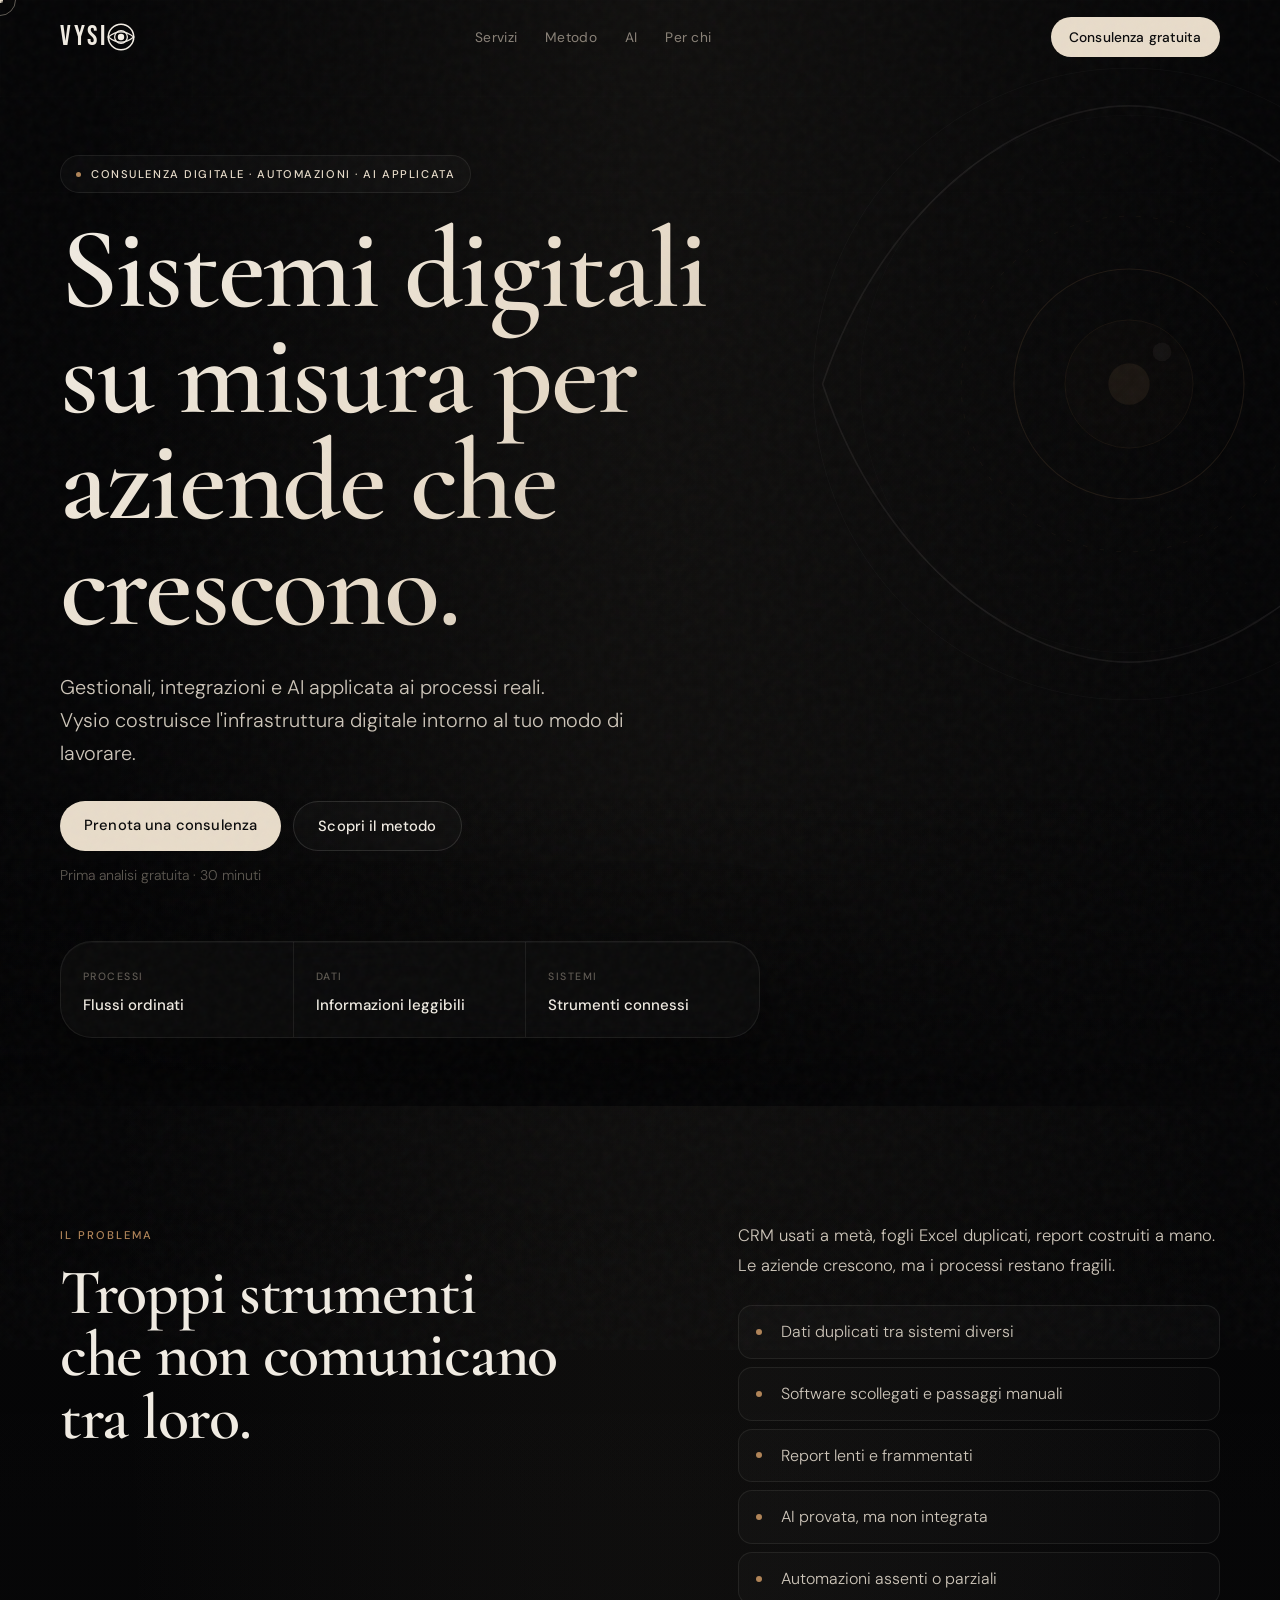
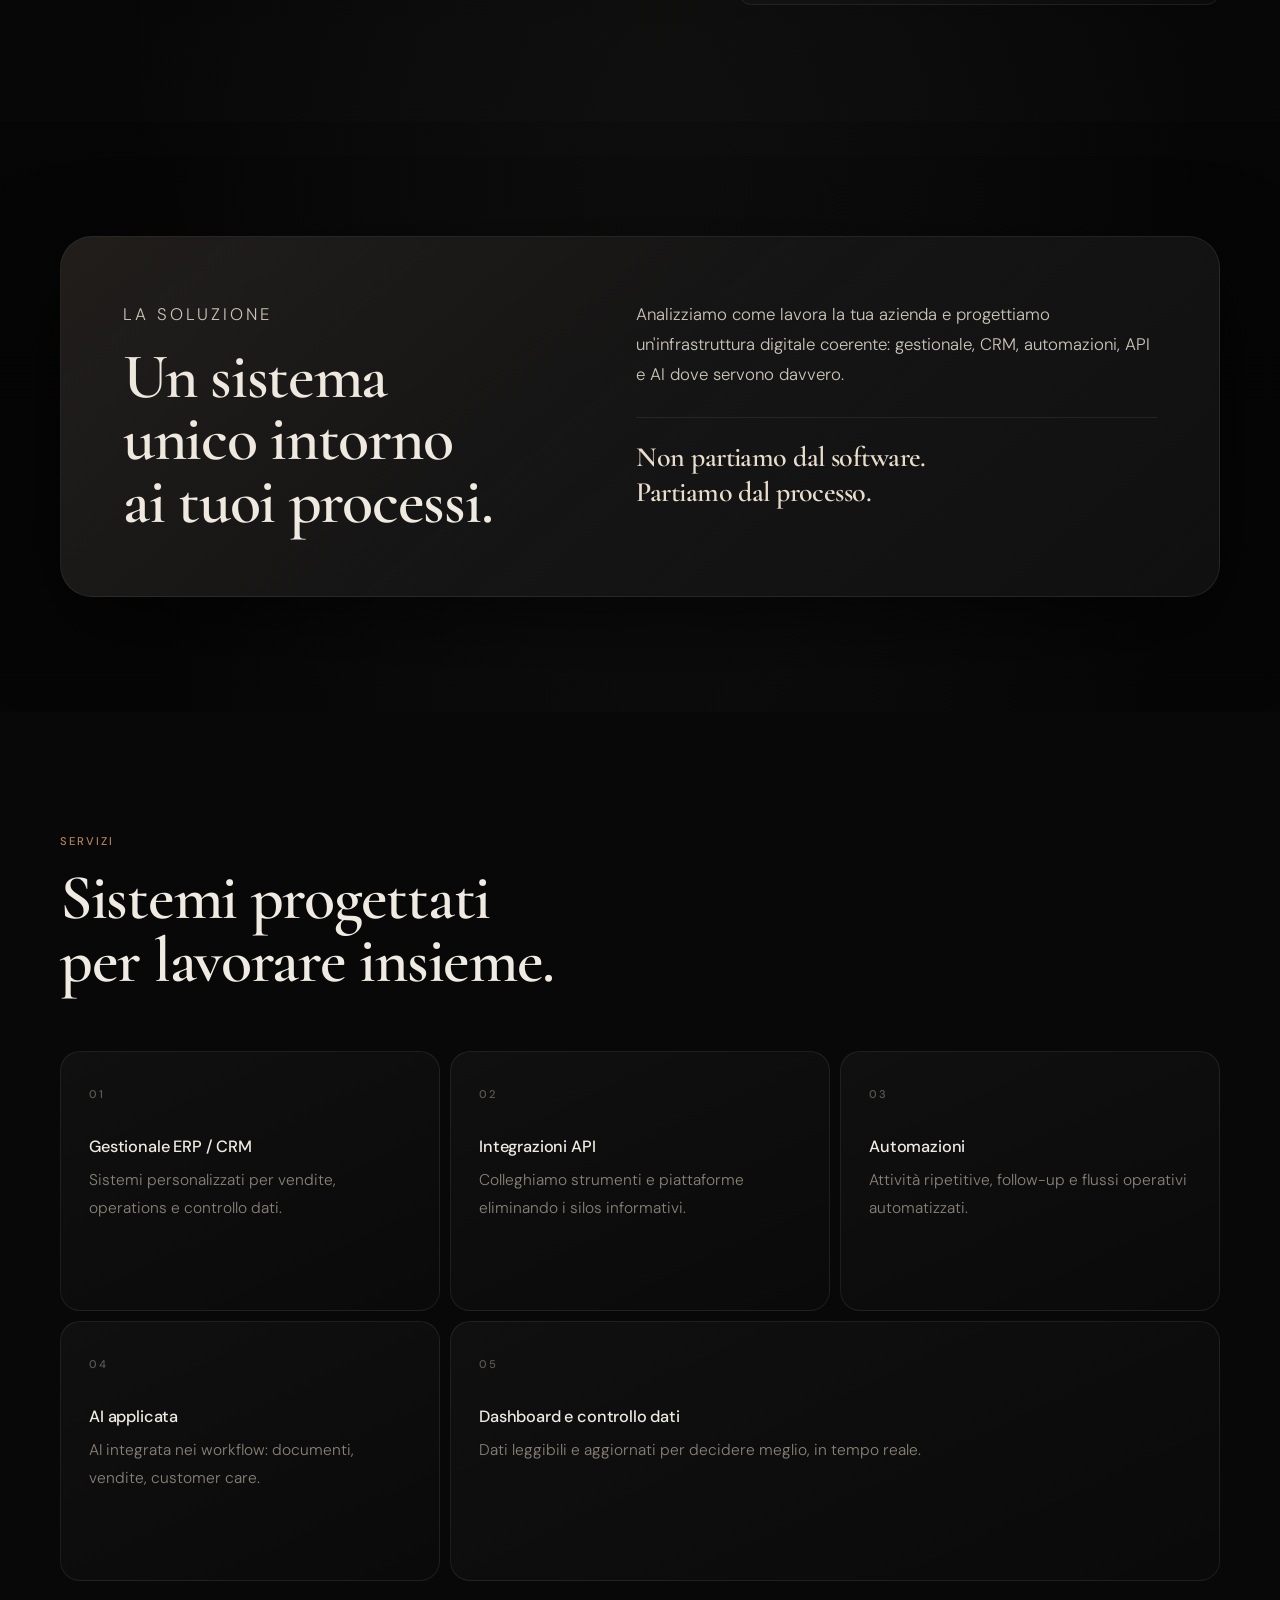
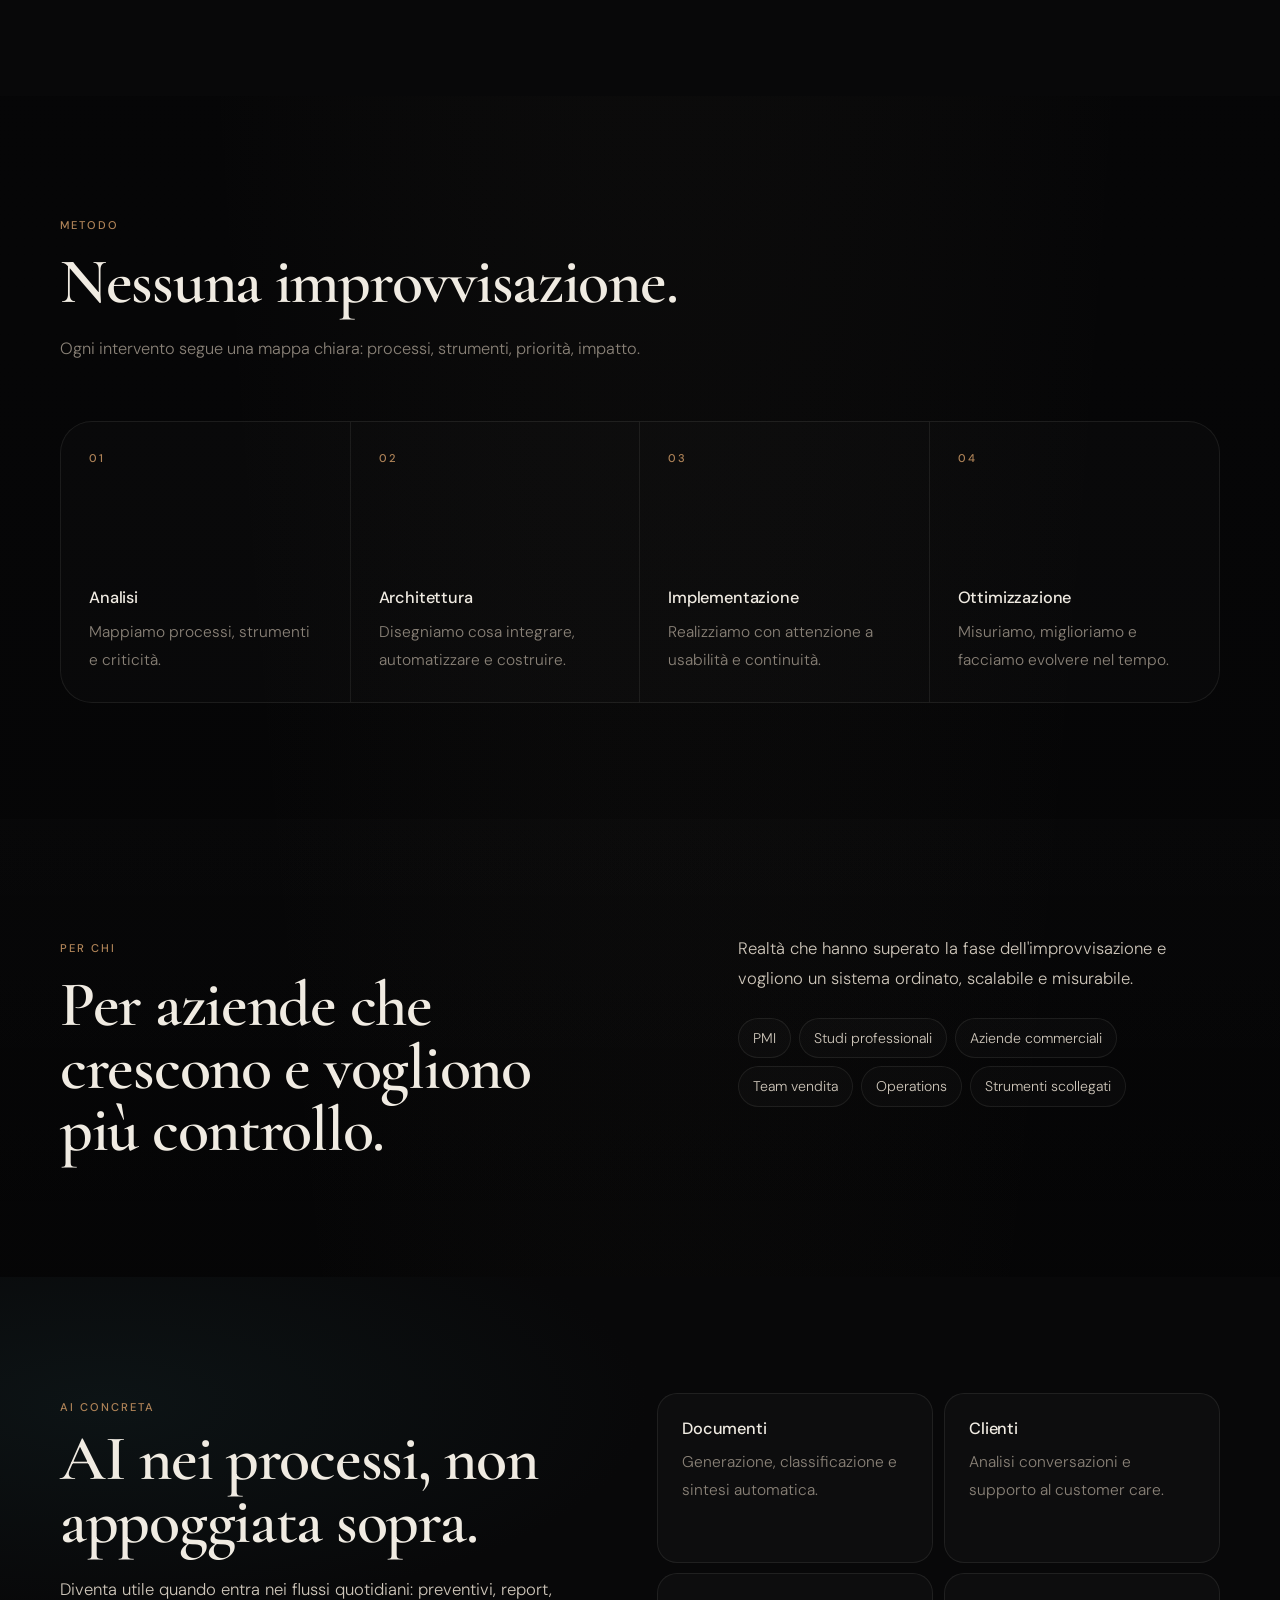
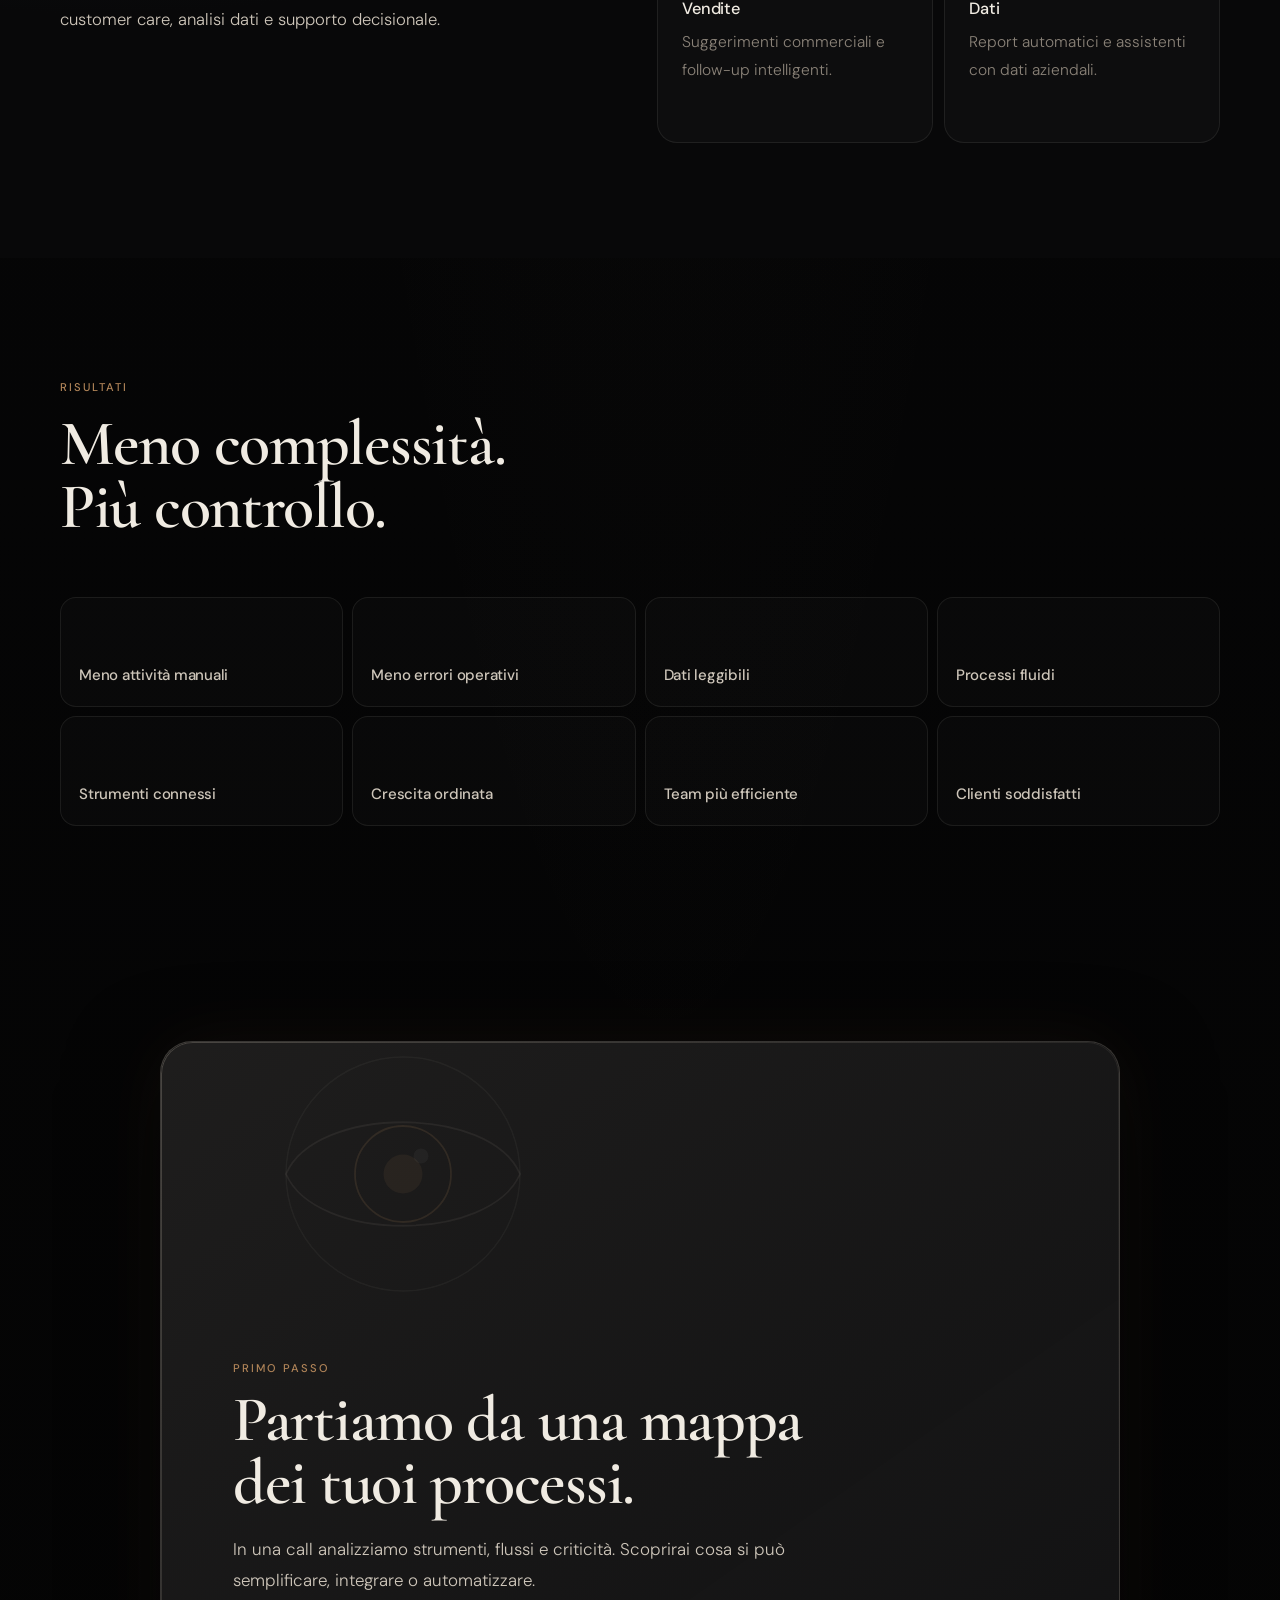
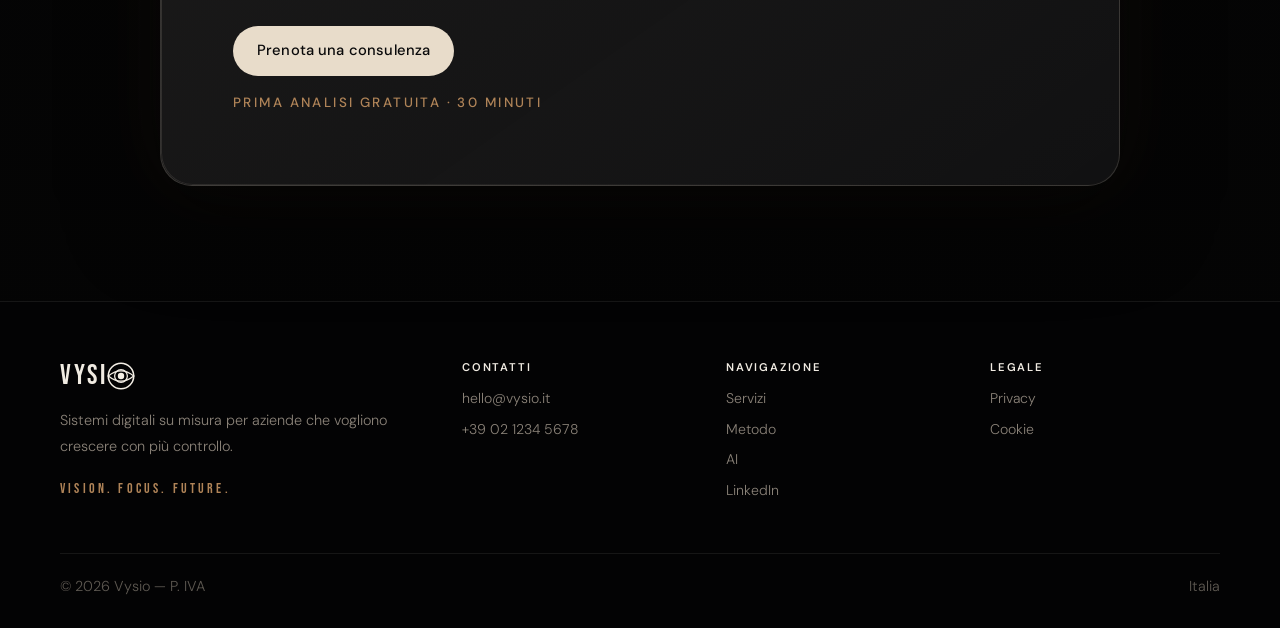
==== commit af103f89: "Add files via upload" ====
--- a/index.html
+++ b/index.html
@@ -3,48 +3,38 @@
 <head>
   <meta charset="UTF-8" />
   <meta name="viewport" content="width=device-width, initial-scale=1, viewport-fit=cover" />
-  <meta name="theme-color" content="#0b0c0d" />
-  <meta name="description" content="Vysio progetta gestionali su misura, integrazioni ERP/CRM, automazioni aziendali e soluzioni AI per PMI e imprese che vogliono più controllo sui processi." />
+  <meta name="theme-color" content="#060607" />
+  <meta name="description" content="Vysio progetta gestionali su misura, integrazioni ERP/CRM, automazioni aziendali e soluzioni AI per PMI e imprese." />
   <meta name="robots" content="index, follow" />
-
-  <title>Vysio | Consulenza digitale, automazioni e AI per aziende</title>
-
-  <meta property="og:title" content="Vysio | Consulenza digitale, automazioni e AI per aziende" />
-  <meta property="og:description" content="Sistemi digitali su misura, integrazioni ERP/CRM, automazioni aziendali e AI applicata ai processi per imprese che vogliono crescere con più controllo." />
+  <title>Vysio | Consulenza digitale, automazioni e AI</title>
+  <meta property="og:title" content="Vysio | Consulenza digitale, automazioni e AI" />
   <meta property="og:type" content="website" />
   <meta property="og:url" content="https://vysio.it/" />
-
   <link rel="canonical" href="https://vysio.it/" />
   <link rel="preconnect" href="https://fonts.googleapis.com" />
   <link rel="preconnect" href="https://fonts.gstatic.com" crossorigin />
-  <link href="https://fonts.googleapis.com/css2?family=Cormorant+Garamond:wght@400;500;600;700&family=DM+Sans:wght@300;400;500;600&family=Newsreader:opsz,wght@6..72,400;6..72,500;6..72,600&display=swap" rel="stylesheet" />
+  <link href="https://fonts.googleapis.com/css2?family=Bebas+Neue&family=DM+Sans:ital,opsz,wght@0,9..40,300;0,9..40,400;0,9..40,500;1,9..40,300&family=Cormorant+Garamond:wght@500;600&display=swap" rel="stylesheet" />
   <link rel="stylesheet" href="styles.css" />
   <script src="main.js" defer></script>
 </head>
 <body>
-  <!-- Grain overlay -->
   <div class="grain" aria-hidden="true"></div>
-
-  <!-- Custom cursor -->
   <div class="cursor-dot" aria-hidden="true"></div>
   <div class="cursor-ring" aria-hidden="true"></div>
-
-  <a class="skip-link" href="#main">Salta al contenuto principale</a>
+  <a class="skip-link" href="#main">Salta al contenuto</a>
 
   <header class="site-header" id="siteHeader">
     <nav class="nav container" aria-label="Navigazione principale">
 
-      <!-- SVG Eye Logo -->
-      <a class="brand" href="#top" aria-label="Vysio, torna all'inizio">
-        <svg class="brand-eye" viewBox="0 0 30 30" fill="none" xmlns="http://www.w3.org/2000/svg" aria-hidden="true" width="30" height="30">
-          <circle class="eye-rim" cx="15" cy="15" r="13.5" stroke="#eadfc9" stroke-width="1.3"/>
-          <path class="eye-lid-top" d="M3 15 C5.5 8 24.5 8 27 15" stroke="#eadfc9" stroke-width="1.3" fill="none" stroke-linecap="round"/>
-          <path class="eye-lid-bot" d="M3 15 C5.5 22 24.5 22 27 15" stroke="#eadfc9" stroke-width="1.3" fill="none" stroke-linecap="round"/>
-          <circle class="eye-iris" cx="15" cy="15" r="5" stroke="#b58a5d" stroke-width="1.2" fill="rgba(181,138,93,0.08)"/>
-          <circle class="eye-pupil" cx="15" cy="15" r="2.2" fill="#b58a5d"/>
-          <circle class="eye-gleam" cx="17" cy="13.2" r="1" fill="rgba(234,223,201,0.5)"/>
+      <a class="brand" href="#top" aria-label="Vysio — torna all'inizio">
+        <span class="brand-text" aria-hidden="true">VYSI</span>
+        <svg class="brand-eye-o" viewBox="0 0 44 44" fill="none" xmlns="http://www.w3.org/2000/svg" aria-hidden="true">
+          <circle cx="22" cy="22" r="20" stroke="#f4efe6" stroke-width="2.4"/>
+          <path d="M2 22 Q22 6 42 22" stroke="#f4efe6" stroke-width="2" stroke-linecap="round" fill="none"/>
+          <path d="M2 22 Q22 38 42 22" stroke="#f4efe6" stroke-width="2" stroke-linecap="round" fill="none"/>
+          <circle cx="22" cy="22" r="10" stroke="#f4efe6" stroke-width="2" fill="none"/>
+          <circle cx="22" cy="22" r="5" fill="#f4efe6"/>
         </svg>
-        <span class="brand-wordmark">Vysio</span>
       </a>
 
       <button class="nav-toggle" id="navToggle" type="button" aria-label="Apri menu" aria-controls="mobileMenu" aria-expanded="false">
@@ -53,42 +43,39 @@
       </button>
 
       <ul class="nav-links" id="desktopNav">
-        <li><a href="#problema">Problema</a></li>
-        <li><a href="#soluzione">Soluzione</a></li>
         <li><a href="#servizi">Servizi</a></li>
         <li><a href="#metodo">Metodo</a></li>
         <li><a href="#ai">AI</a></li>
+        <li><a href="#per-chi">Per chi</a></li>
       </ul>
 
-      <a class="nav-cta magnetic" href="#contatti">Prenota una consulenza</a>
+      <a class="nav-cta magnetic" href="#contatti">Consulenza gratuita</a>
     </nav>
 
     <div class="mobile-menu" id="mobileMenu" hidden>
-      <a href="#problema">Problema</a>
-      <a href="#soluzione">Soluzione</a>
       <a href="#servizi">Servizi</a>
       <a href="#metodo">Metodo</a>
-      <a href="#ai">AI concreta</a>
-      <a class="mobile-menu__cta" href="#contatti">Prenota una consulenza</a>
+      <a href="#ai">AI</a>
+      <a href="#per-chi">Per chi</a>
+      <a class="mobile-menu__cta" href="#contatti">Consulenza gratuita</a>
     </div>
   </header>
 
   <main id="main">
+
     <section class="hero" id="top" aria-labelledby="heroTitle">
-
-      <!-- Large decorative eye -->
       <div class="hero-eye-bg" aria-hidden="true">
-        <svg viewBox="0 0 600 600" fill="none" xmlns="http://www.w3.org/2000/svg">
-          <circle cx="300" cy="300" r="290" stroke="rgba(234,223,201,0.05)" stroke-width="1"/>
-          <circle cx="300" cy="300" r="248" stroke="rgba(234,223,201,0.04)" stroke-width="1"/>
-          <path d="M40 300 C100 140 200 60 300 60 C400 60 500 140 560 300 C500 460 400 540 300 540 C200 540 100 460 40 300Z"
-                stroke="rgba(234,223,201,0.10)" stroke-width="1.5" fill="none"/>
-          <circle cx="300" cy="300" r="110" stroke="rgba(181,138,93,0.16)" stroke-width="1.5" fill="none"/>
-          <circle cx="300" cy="300" r="66" stroke="rgba(181,138,93,0.12)" stroke-width="1" fill="rgba(181,138,93,0.04)"/>
-          <circle cx="300" cy="300" r="22" fill="rgba(181,138,93,0.12)"/>
-          <circle cx="330" cy="274" r="9" fill="rgba(234,223,201,0.07)"/>
-          <!-- Scanning ring -->
-          <circle class="scan-ring" cx="300" cy="300" r="150" stroke="rgba(181,138,93,0.08)" stroke-width="1" stroke-dasharray="6 10" fill="none"/>
+        <svg viewBox="0 0 700 700" fill="none" xmlns="http://www.w3.org/2000/svg">
+          <circle cx="350" cy="350" r="335" stroke="rgba(244,239,230,0.035)" stroke-width="1"/>
+          <circle cx="350" cy="350" r="285" stroke="rgba(244,239,230,0.025)" stroke-width="1"/>
+          <path d="M25 350 C90 155 240 55 350 55 C460 55 610 155 675 350 C610 545 460 645 350 645 C240 645 90 545 25 350Z"
+                stroke="rgba(244,239,230,0.065)" stroke-width="1.8" fill="none"/>
+          <circle cx="350" cy="350" r="122" stroke="rgba(181,138,93,0.13)" stroke-width="1.2" fill="none"/>
+          <circle cx="350" cy="350" r="68" stroke="rgba(181,138,93,0.09)" stroke-width="1" fill="rgba(181,138,93,0.022)"/>
+          <circle cx="350" cy="350" r="22" fill="rgba(181,138,93,0.09)"/>
+          <circle cx="385" cy="316" r="10" fill="rgba(244,239,230,0.045)"/>
+          <circle class="scan-ring" cx="350" cy="350" r="178" stroke="rgba(181,138,93,0.065)" stroke-width="1" stroke-dasharray="5 13" fill="none"/>
+          <circle class="scan-ring-2" cx="350" cy="350" r="245" stroke="rgba(244,239,230,0.032)" stroke-width="0.8" stroke-dasharray="3 20" fill="none"/>
         </svg>
       </div>
 
@@ -96,24 +83,24 @@
         <p class="eyebrow reveal">Consulenza digitale · Automazioni · AI applicata</p>
 
         <h1 class="hero-title reveal" id="heroTitle">
-          Sistemi digitali su misura per aziende che vogliono crescere senza perdere controllo.
+          Sistemi digitali<br>su misura per<br>aziende che crescono.
         </h1>
 
         <p class="hero-copy reveal">
-          Gestionali, integrazioni, automazioni e AI applicata ai processi aziendali. Vysio costruisce soluzioni digitali intorno al modo reale in cui lavora la tua impresa.
+          Gestionali, integrazioni e AI applicata ai processi reali.<br class="br-desktop"> Vysio costruisce l'infrastruttura digitale intorno al tuo modo di lavorare.
         </p>
 
-        <div class="hero-actions reveal" aria-label="Azioni principali">
+        <div class="hero-actions reveal">
           <a class="btn btn-primary magnetic" href="#contatti">Prenota una consulenza</a>
           <a class="btn btn-secondary" href="#metodo">Scopri il metodo</a>
         </div>
 
-        <p class="hero-note reveal">Prima analisi gratuita di 30 minuti.</p>
-
-        <div class="hero-panel reveal" aria-label="Ambiti di intervento Vysio">
+        <p class="hero-note reveal">Prima analisi gratuita · 30 minuti</p>
+
+        <div class="hero-panel reveal">
           <div>
             <span class="panel-kicker">Processi</span>
-            <strong>Flussi più ordinati</strong>
+            <strong>Flussi ordinati</strong>
           </div>
           <div>
             <span class="panel-kicker">Dati</span>
@@ -121,7 +108,7 @@
           </div>
           <div>
             <span class="panel-kicker">Sistemi</span>
-            <strong>Strumenti collegati</strong>
+            <strong>Strumenti connessi</strong>
           </div>
         </div>
       </div>
@@ -130,20 +117,17 @@
     <section class="section problem" id="problema" aria-labelledby="problemTitle">
       <div class="container split">
         <div class="section-heading reveal">
-          <p class="section-label">Il punto critico</p>
-          <h2 id="problemTitle">Il problema non è avere pochi strumenti. È averne troppi che non comunicano.</h2>
+          <p class="section-label">Il problema</p>
+          <h2 id="problemTitle">Troppi strumenti che non comunicano tra loro.</h2>
         </div>
         <div class="section-body reveal">
-          <p>
-            CRM usati a metà, fogli Excel duplicati, dati sparsi, attività manuali e report costruiti a mano. Molte aziende crescono, ma i processi restano fragili.
-          </p>
-          <ul class="check-list" aria-label="Problemi frequenti nei processi aziendali">
+          <p>CRM usati a metà, fogli Excel duplicati, report costruiti a mano. Le aziende crescono, ma i processi restano fragili.</p>
+          <ul class="check-list">
             <li>Dati duplicati tra sistemi diversi</li>
             <li>Software scollegati e passaggi manuali</li>
-            <li>CRM non aggiornati o poco utilizzati</li>
-            <li>Report lenti, frammentati o costruiti a mano</li>
-            <li>Automazioni aziendali assenti o parziali</li>
-            <li>AI provata, ma non integrata nei flussi reali</li>
+            <li>Report lenti e frammentati</li>
+            <li>AI provata, ma non integrata</li>
+            <li>Automazioni assenti o parziali</li>
           </ul>
         </div>
       </div>
@@ -153,13 +137,11 @@
       <div class="container solution-card reveal">
         <div>
           <p class="section-label">La soluzione</p>
-          <h2 id="solutionTitle">Disegniamo un sistema unico intorno ai tuoi processi.</h2>
+          <h2 id="solutionTitle">Un sistema unico intorno ai tuoi processi.</h2>
         </div>
         <div>
-          <p>
-            Vysio analizza il modo in cui lavora la tua azienda e progetta un'infrastruttura digitale coerente: gestionale, CRM, automazioni, integrazioni API e AI dove servono davvero.
-          </p>
-          <p class="statement">Non partiamo dal software. Partiamo dal processo.</p>
+          <p>Analizziamo come lavora la tua azienda e progettiamo un'infrastruttura digitale coerente: gestionale, CRM, automazioni, API e AI dove servono davvero.</p>
+          <p class="statement">Non partiamo dal software.<br>Partiamo dal processo.</p>
         </div>
       </div>
     </section>
@@ -168,45 +150,37 @@
       <div class="container">
         <div class="section-intro reveal">
           <p class="section-label">Servizi</p>
-          <h2 id="servicesTitle">Sistemi digitali progettati per lavorare insieme.</h2>
-          <p>
-            Consulenza digitale per imprese, sviluppo gestionali su misura, integrazione ERP CRM e ottimizzazione dei processi aziendali in un percorso unico e ordinato.
-          </p>
-        </div>
-
-        <div class="cards-grid services-grid">
+          <h2 id="servicesTitle">Sistemi progettati per lavorare insieme.</h2>
+        </div>
+        <div class="cards-grid">
           <article class="service-card tilt-card reveal">
             <span class="card-number">01</span>
             <h3>Gestionale ERP / CRM</h3>
-            <p>Progettiamo e personalizziamo sistemi gestionali per vendite, operations, clienti, attività interne e controllo dei dati.</p>
-            <div class="card-glow" aria-hidden="true"></div>
-          </article>
-
+            <p>Sistemi personalizzati per vendite, operations e controllo dati.</p>
+            <div class="card-glow" aria-hidden="true"></div>
+          </article>
           <article class="service-card tilt-card reveal">
             <span class="card-number">02</span>
             <h3>Integrazioni API</h3>
-            <p>Colleghiamo strumenti, database, piattaforme e software già presenti in azienda per eliminare passaggi manuali e silos informativi.</p>
-            <div class="card-glow" aria-hidden="true"></div>
-          </article>
-
+            <p>Colleghiamo strumenti e piattaforme eliminando i silos informativi.</p>
+            <div class="card-glow" aria-hidden="true"></div>
+          </article>
           <article class="service-card tilt-card reveal">
             <span class="card-number">03</span>
-            <h3>Automazioni aziendali</h3>
-            <p>Automatizziamo attività ripetitive, notifiche, follow-up, report, assegnazioni e flussi operativi.</p>
-            <div class="card-glow" aria-hidden="true"></div>
-          </article>
-
+            <h3>Automazioni</h3>
+            <p>Attività ripetitive, follow-up e flussi operativi automatizzati.</p>
+            <div class="card-glow" aria-hidden="true"></div>
+          </article>
           <article class="service-card tilt-card reveal">
             <span class="card-number">04</span>
-            <h3>AI applicata ai processi</h3>
-            <p>Integriamo l'intelligenza artificiale nei workflow aziendali: analisi, documenti, customer care, vendite, report e supporto decisionale.</p>
-            <div class="card-glow" aria-hidden="true"></div>
-          </article>
-
+            <h3>AI applicata</h3>
+            <p>AI integrata nei workflow: documenti, vendite, customer care.</p>
+            <div class="card-glow" aria-hidden="true"></div>
+          </article>
           <article class="service-card tilt-card reveal service-card--wide">
             <span class="card-number">05</span>
             <h3>Dashboard e controllo dati</h3>
-            <p>Rendiamo i dati leggibili, aggiornati e utili per decidere meglio, senza aspettare report manuali.</p>
+            <p>Dati leggibili e aggiornati per decidere meglio, in tempo reale.</p>
             <div class="card-glow" aria-hidden="true"></div>
           </article>
         </div>
@@ -217,37 +191,36 @@
       <div class="container">
         <div class="section-intro reveal">
           <p class="section-label">Metodo</p>
-          <h2 id="methodTitle">Un metodo snello. Nessuna improvvisazione.</h2>
-          <p>Ogni intervento nasce da una mappa chiara: processi, strumenti, dati, priorità e impatto operativo.</p>
-        </div>
-
+          <h2 id="methodTitle">Nessuna improvvisazione.</h2>
+          <p>Ogni intervento segue una mappa chiara: processi, strumenti, priorità, impatto.</p>
+        </div>
         <ol class="method-list">
           <li class="method-step reveal">
             <span>01</span>
             <div>
               <h3>Analisi</h3>
-              <p>Mappiamo processi, strumenti, dati e criticità operative.</p>
+              <p>Mappiamo processi, strumenti e criticità.</p>
             </div>
           </li>
           <li class="method-step reveal">
             <span>02</span>
             <div>
               <h3>Architettura</h3>
-              <p>Disegniamo la soluzione più adatta: cosa integrare, cosa automatizzare, cosa costruire.</p>
+              <p>Disegniamo cosa integrare, automatizzare e costruire.</p>
             </div>
           </li>
           <li class="method-step reveal">
             <span>03</span>
             <div>
               <h3>Implementazione</h3>
-              <p>Realizziamo il sistema con attenzione a usabilità, continuità operativa e scalabilità.</p>
+              <p>Realizziamo con attenzione a usabilità e continuità.</p>
             </div>
           </li>
           <li class="method-step reveal">
             <span>04</span>
             <div>
               <h3>Ottimizzazione</h3>
-              <p>Misuriamo, miglioriamo e facciamo evolvere il sistema nel tempo.</p>
+              <p>Misuriamo, miglioriamo e facciamo evolvere nel tempo.</p>
             </div>
           </li>
         </ol>
@@ -257,22 +230,18 @@
     <section class="section audience" id="per-chi" aria-labelledby="audienceTitle">
       <div class="container split">
         <div class="section-heading reveal">
-          <p class="section-label">Per chi è</p>
-          <h2 id="audienceTitle">Per aziende che stanno crescendo e vogliono più controllo.</h2>
+          <p class="section-label">Per chi</p>
+          <h2 id="audienceTitle">Per aziende che crescono e vogliono più controllo.</h2>
         </div>
         <div class="section-body reveal">
-          <p>
-            Vysio è pensato per realtà che hanno già superato la fase dell'improvvisazione e vogliono costruire un sistema più ordinato, scalabile e misurabile.
-          </p>
-          <div class="pill-list" aria-label="Tipologie di aziende e team">
+          <p>Realtà che hanno superato la fase dell'improvvisazione e vogliono un sistema ordinato, scalabile e misurabile.</p>
+          <div class="pill-list">
             <span>PMI</span>
             <span>Studi professionali</span>
             <span>Aziende commerciali</span>
             <span>Team vendita</span>
             <span>Operations</span>
-            <span>Processi manuali</span>
             <span>Strumenti scollegati</span>
-            <span>Dati più chiari</span>
           </div>
         </div>
       </div>
@@ -282,28 +251,25 @@
       <div class="container ai-layout">
         <div class="ai-copy reveal">
           <p class="section-label">AI concreta</p>
-          <h2 id="aiTitle">AI integrata nei processi, non appoggiata sopra.</h2>
-          <p>
-            L'intelligenza artificiale diventa utile quando entra nei flussi quotidiani: preventivi, report, customer care, follow-up commerciali, analisi dati, gestione documentale e supporto decisionale.
-          </p>
-        </div>
-
-        <div class="ai-examples reveal" aria-label="Esempi di AI per aziende">
+          <h2 id="aiTitle">AI nei processi, non appoggiata sopra.</h2>
+          <p>Diventa utile quando entra nei flussi quotidiani: preventivi, report, customer care, analisi dati e supporto decisionale.</p>
+        </div>
+        <div class="ai-examples reveal">
           <div class="tilt-card">
             <h3>Documenti</h3>
-            <p>Generazione, classificazione e sintesi di contenuti operativi.</p>
+            <p>Generazione, classificazione e sintesi automatica.</p>
           </div>
           <div class="tilt-card">
             <h3>Clienti</h3>
-            <p>Analisi conversazioni, richieste ricorrenti e supporto al customer care.</p>
+            <p>Analisi conversazioni e supporto al customer care.</p>
           </div>
           <div class="tilt-card">
             <h3>Vendite</h3>
-            <p>Suggerimenti commerciali, follow-up e preparazione delle attività.</p>
+            <p>Suggerimenti commerciali e follow-up intelligenti.</p>
           </div>
           <div class="tilt-card">
             <h3>Dati</h3>
-            <p>Report automatici, assistenti interni e automazioni con dati aziendali.</p>
+            <p>Report automatici e assistenti con dati aziendali.</p>
           </div>
         </div>
       </div>
@@ -312,84 +278,77 @@
     <section class="section benefits" id="benefici" aria-labelledby="benefitsTitle">
       <div class="container">
         <div class="section-intro reveal">
-          <p class="section-label">Benefici</p>
-          <h2 id="benefitsTitle">Meno complessità. Più controllo operativo.</h2>
-          <p>Risultati realistici, misurabili nel lavoro quotidiano, senza promesse artificiali.</p>
-        </div>
-
+          <p class="section-label">Risultati</p>
+          <h2 id="benefitsTitle">Meno complessità. Più controllo.</h2>
+        </div>
         <div class="benefits-grid">
           <div class="benefit reveal">Meno attività manuali</div>
           <div class="benefit reveal">Meno errori operativi</div>
-          <div class="benefit reveal">Dati più leggibili</div>
-          <div class="benefit reveal">Processi più fluidi</div>
-          <div class="benefit reveal">Strumenti collegati</div>
-          <div class="benefit reveal">Crescita più ordinata</div>
-          <div class="benefit reveal">Più controllo per il team</div>
-          <div class="benefit reveal">Esperienza cliente più coerente</div>
+          <div class="benefit reveal">Dati leggibili</div>
+          <div class="benefit reveal">Processi fluidi</div>
+          <div class="benefit reveal">Strumenti connessi</div>
+          <div class="benefit reveal">Crescita ordinata</div>
+          <div class="benefit reveal">Team più efficiente</div>
+          <div class="benefit reveal">Clienti soddisfatti</div>
         </div>
       </div>
     </section>
 
     <section class="section final-cta" id="contatti" aria-labelledby="ctaTitle">
       <div class="container final-cta-card reveal">
-        <!-- Decorative small eye -->
         <div class="cta-eye-deco" aria-hidden="true">
-          <svg viewBox="0 0 120 120" fill="none" xmlns="http://www.w3.org/2000/svg">
-            <circle cx="60" cy="60" r="58" stroke="rgba(234,223,201,0.10)" stroke-width="1"/>
-            <path d="M8 60 C20 28 100 28 112 60 C100 92 20 92 8 60Z" stroke="rgba(234,223,201,0.14)" stroke-width="1.2" fill="none"/>
-            <circle cx="60" cy="60" r="22" stroke="rgba(181,138,93,0.22)" stroke-width="1.2" fill="none"/>
-            <circle cx="60" cy="60" r="8" fill="rgba(181,138,93,0.18)"/>
+          <svg viewBox="0 0 160 160" fill="none">
+            <circle cx="80" cy="80" r="78" stroke="rgba(244,239,230,0.055)" stroke-width="1"/>
+            <path d="M2 80 C22 34 138 34 158 80 C138 126 22 126 2 80Z" stroke="rgba(244,239,230,0.08)" stroke-width="1.2" fill="none"/>
+            <circle cx="80" cy="80" r="32" stroke="rgba(181,138,93,0.18)" stroke-width="1.2" fill="none"/>
+            <circle cx="80" cy="80" r="13" fill="rgba(181,138,93,0.11)"/>
+            <circle cx="92" cy="68" r="5" fill="rgba(244,239,230,0.055)"/>
           </svg>
         </div>
         <p class="section-label">Primo passo</p>
         <h2 id="ctaTitle">Partiamo da una mappa dei tuoi processi.</h2>
-        <p>
-          In una prima call analizziamo strumenti, flussi e criticità. Capirai cosa si può semplificare, integrare o automatizzare.
-        </p>
+        <p>In una call analizziamo strumenti, flussi e criticità. Scoprirai cosa si può semplificare, integrare o automatizzare.</p>
         <a class="btn btn-primary magnetic" href="mailto:hello@vysio.it?subject=Richiesta%20consulenza%20Vysio">Prenota una consulenza</a>
-        <span class="cta-microcopy">Prima analisi gratuita di 30 minuti.</span>
-      </div>
-    </section>
+        <span class="cta-microcopy">Prima analisi gratuita · 30 minuti</span>
+      </div>
+    </section>
+
   </main>
 
   <footer class="footer">
     <div class="container footer-grid">
       <div>
-        <a class="brand footer-brand" href="#top" aria-label="Vysio, torna all'inizio">
-          <svg class="brand-eye" viewBox="0 0 30 30" fill="none" xmlns="http://www.w3.org/2000/svg" aria-hidden="true" width="28" height="28">
-            <circle cx="15" cy="15" r="13.5" stroke="#eadfc9" stroke-width="1.3"/>
-            <path d="M3 15 C5.5 8 24.5 8 27 15" stroke="#eadfc9" stroke-width="1.3" fill="none" stroke-linecap="round"/>
-            <path d="M3 15 C5.5 22 24.5 22 27 15" stroke="#eadfc9" stroke-width="1.3" fill="none" stroke-linecap="round"/>
-            <circle cx="15" cy="15" r="5" stroke="#b58a5d" stroke-width="1.2" fill="rgba(181,138,93,0.08)"/>
-            <circle cx="15" cy="15" r="2.2" fill="#b58a5d"/>
-            <circle cx="17" cy="13.2" r="1" fill="rgba(234,223,201,0.5)"/>
+        <a class="brand footer-brand" href="#top" aria-label="Vysio">
+          <span class="brand-text" aria-hidden="true">VYSI</span>
+          <svg class="brand-eye-o" viewBox="0 0 44 44" fill="none" aria-hidden="true">
+            <circle cx="22" cy="22" r="20" stroke="#f4efe6" stroke-width="2.4"/>
+            <path d="M2 22 Q22 6 42 22" stroke="#f4efe6" stroke-width="2" stroke-linecap="round" fill="none"/>
+            <path d="M2 22 Q22 38 42 22" stroke="#f4efe6" stroke-width="2" stroke-linecap="round" fill="none"/>
+            <circle cx="22" cy="22" r="10" stroke="#f4efe6" stroke-width="2" fill="none"/>
+            <circle cx="22" cy="22" r="5" fill="#f4efe6"/>
           </svg>
-          <span class="brand-wordmark">Vysio</span>
         </a>
-        <p>Sistemi digitali su misura per aziende che vogliono crescere con più controllo sui processi.</p>
-      </div>
-
+        <p>Sistemi digitali su misura per aziende che vogliono crescere con più controllo.</p>
+        <p class="footer-tagline">Vision. Focus. Future.</p>
+      </div>
       <div>
         <h2 class="footer-title">Contatti</h2>
         <a href="mailto:hello@vysio.it">hello@vysio.it</a>
         <a href="tel:+390212345678">+39 02 1234 5678</a>
       </div>
-
       <div>
-        <h2 class="footer-title">Link</h2>
+        <h2 class="footer-title">Navigazione</h2>
+        <a href="#servizi">Servizi</a>
         <a href="#metodo">Metodo</a>
-        <a href="#servizi">Servizi</a>
-        <a href="#ai">AI per aziende</a>
+        <a href="#ai">AI</a>
         <a href="#" aria-label="LinkedIn Vysio">LinkedIn</a>
       </div>
-
       <div>
         <h2 class="footer-title">Legale</h2>
         <a href="#">Privacy</a>
         <a href="#">Cookie</a>
       </div>
     </div>
-
     <div class="container footer-bottom">
       <p>© 2026 Vysio — P. IVA</p>
       <p>Italia</p>
@@ -399,7 +358,6 @@
   <noscript>
     <style>
       .reveal { opacity: 1; transform: none; }
-      .mobile-menu { display: block; }
       .cursor-dot, .cursor-ring { display: none; }
     </style>
   </noscript>
--- a/styles.css
+++ b/styles.css
@@ -1,44 +1,40 @@
 /* =========================================================
-   Vysio — Premium one-page landing v2
-   Palette: graphite, warm white, champagne, soft bronze
+   Vysio — Premium one-page landing v3
    Vision. Focus. Future.
+   Darker palette · Bebas Neue logo · Cormorant headings
 ========================================================= */
 
 :root {
-  --bg: #0b0c0d;
-  --bg-soft: #111214;
-  --surface: #171819;
-  --surface-2: #1e1f20;
-  --text: #f4efe6;
-  --text-soft: #d8d0c4;
-  --muted: #9d9589;
-  --muted-2: #746e66;
-  --line: rgba(244, 239, 230, 0.10);
-  --line-strong: rgba(244, 239, 230, 0.20);
-  --sand: #d9c7a5;
-  --champagne: #eadfc9;
-  --bronze: #b58a5d;
-  --bronze-light: #c9a070;
-  --petrol: #0d1c20;
-  --shadow: 0 24px 80px rgba(0, 0, 0, 0.40);
-  --shadow-glow: 0 0 60px rgba(181, 138, 93, 0.12);
-  --radius-sm: 14px;
-  --radius-md: 22px;
-  --radius-lg: 34px;
-  --container: min(1160px, calc(100% - 40px));
-  --font-body: "DM Sans", system-ui, -apple-system, sans-serif;
-  --font-display: "Cormorant Garamond", Georgia, serif;
-  --font-serif: "Newsreader", Georgia, serif;
-  --ease-out: cubic-bezier(.22, 1, .36, 1);
-  --ease-spring: cubic-bezier(.34, 1.56, .64, 1);
+  /* Darker palette */
+  --bg:         #050506;
+  --bg-soft:    #080809;
+  --surface:    #0d0d0e;
+  --surface-2:  #121213;
+  --text:       #f0ebe2;
+  --text-soft:  #cec6ba;
+  --muted:      #8a8278;
+  --muted-2:    #5e5952;
+  --line:       rgba(240, 235, 226, 0.08);
+  --line-mid:   rgba(240, 235, 226, 0.13);
+  --line-strong:rgba(240, 235, 226, 0.20);
+  --champagne:  #e8dcca;
+  --bronze:     #b08458;
+  --bronze-soft:#c49a6e;
+  --shadow:     0 28px 90px rgba(0, 0, 0, 0.55);
+  --radius-sm:  12px;
+  --radius-md:  20px;
+  --radius-lg:  32px;
+  --container:  min(1160px, calc(100% - 40px));
+  --font-body:  "DM Sans", system-ui, sans-serif;
+  --font-head:  "Cormorant Garamond", Georgia, serif;
+  --font-logo:  "Bebas Neue", sans-serif;
+  --ease:       cubic-bezier(.22, 1, .36, 1);
+  --ease-spring:cubic-bezier(.34, 1.56, .64, 1);
 }
 
 *, *::before, *::after { box-sizing: border-box; }
 
-html {
-  scroll-behavior: smooth;
-  text-size-adjust: 100%;
-}
+html { scroll-behavior: smooth; text-size-adjust: 100%; }
 
 body {
   margin: 0;
@@ -46,16 +42,15 @@
   font-family: var(--font-body);
   color: var(--text);
   background:
-    radial-gradient(ellipse at 50% -10%, rgba(234, 223, 201, 0.09), transparent 38rem),
-    radial-gradient(ellipse at 90% 80%, rgba(13, 28, 32, 0.70), transparent 28rem),
-    linear-gradient(180deg, #0b0c0d 0%, #0c0d0e 50%, #080909 100%);
+    radial-gradient(ellipse at 52% -8%, rgba(180, 165, 135, 0.07), transparent 36rem),
+    linear-gradient(180deg, #050506 0%, #060607 50%, #040404 100%);
   line-height: 1.6;
   -webkit-font-smoothing: antialiased;
   overflow-x: hidden;
   cursor: none;
 }
 
-/* Grid overlay */
+/* Subtle grid */
 body::before {
   content: "";
   position: fixed;
@@ -63,202 +58,164 @@
   z-index: -1;
   pointer-events: none;
   background-image:
-    linear-gradient(rgba(255,255,255,0.018) 1px, transparent 1px),
-    linear-gradient(90deg, rgba(255,255,255,0.015) 1px, transparent 1px);
-  background-size: 88px 88px;
-  mask-image: linear-gradient(to bottom, rgba(0,0,0,0.7), transparent 70%);
-}
-
-/* ── Grain ─────────────────────────────── */
+    linear-gradient(rgba(255,255,255,0.014) 1px, transparent 1px),
+    linear-gradient(90deg, rgba(255,255,255,0.011) 1px, transparent 1px);
+  background-size: 96px 96px;
+  mask-image: linear-gradient(to bottom, rgba(0,0,0,0.6), transparent 65%);
+}
+
+/* ── Grain ─────────────────────────── */
 .grain {
   position: fixed;
-  inset: -60%;
-  width: 220%;
-  height: 220%;
+  inset: -50%;
+  width: 200%;
+  height: 200%;
   z-index: 9000;
   pointer-events: none;
-  opacity: 0.038;
-  background-image: url("data:image/svg+xml,%3Csvg viewBox='0 0 256 256' xmlns='http://www.w3.org/2000/svg'%3E%3Cfilter id='n'%3E%3CfeTurbulence type='fractalNoise' baseFrequency='0.75' numOctaves='4' stitchTiles='stitch'/%3E%3C/filter%3E%3Crect width='100%25' height='100%25' filter='url(%23n)'/%3E%3C/svg%3E");
-  animation: grain-anim 7s steps(8) infinite;
+  opacity: 0.032;
+  background-image: url("data:image/svg+xml,%3Csvg viewBox='0 0 256 256' xmlns='http://www.w3.org/2000/svg'%3E%3Cfilter id='n'%3E%3CfeTurbulence type='fractalNoise' baseFrequency='0.8' numOctaves='4' stitchTiles='stitch'/%3E%3C/filter%3E%3Crect width='100%25' height='100%25' filter='url(%23n)'/%3E%3C/svg%3E");
+  animation: grain-anim 8s steps(8) infinite;
 }
 
 @keyframes grain-anim {
   0%   { transform: translate(0, 0); }
   12%  { transform: translate(-5%, -4%); }
-  25%  { transform: translate(-9%, 5%); }
-  37%  { transform: translate(5%, -8%); }
-  50%  { transform: translate(-4%, 14%); }
-  62%  { transform: translate(-11%, 4%); }
-  75%  { transform: translate(12%, 0); }
-  87%  { transform: translate(0, 9%); }
-  100% { transform: translate(5%, 0); }
-}
-
-/* ── Custom cursor ─────────────────────── */
+  25%  { transform: translate(-8%, 5%); }
+  37%  { transform: translate(5%, -7%); }
+  50%  { transform: translate(-3%, 12%); }
+  62%  { transform: translate(-10%, 3%); }
+  75%  { transform: translate(11%, 0); }
+  87%  { transform: translate(0, 8%); }
+  100% { transform: translate(4%, 0); }
+}
+
+/* ── Custom cursor ──────────────── */
 .cursor-dot {
   position: fixed;
-  width: 6px;
-  height: 6px;
+  width: 5px;
+  height: 5px;
   border-radius: 50%;
   background: var(--champagne);
   pointer-events: none;
   z-index: 10000;
   transform: translate(-50%, -50%);
-  transition: width 260ms var(--ease-out), height 260ms var(--ease-out), opacity 260ms ease;
+  transition: width 240ms var(--ease), height 240ms var(--ease), opacity 240ms ease;
   will-change: transform;
 }
 
 .cursor-ring {
   position: fixed;
-  width: 34px;
-  height: 34px;
+  width: 32px;
+  height: 32px;
   border-radius: 50%;
-  border: 1px solid rgba(234, 223, 201, 0.45);
+  border: 1px solid rgba(232, 220, 202, 0.40);
   pointer-events: none;
   z-index: 10000;
   transform: translate(-50%, -50%);
-  transition: width 320ms var(--ease-out), height 320ms var(--ease-out), opacity 320ms ease, border-color 320ms ease;
+  transition: width 300ms var(--ease), height 300ms var(--ease), opacity 300ms ease, border-color 300ms ease;
   will-change: transform;
 }
 
-body.cursor-hover .cursor-dot  { width: 10px; height: 10px; }
-body.cursor-hover .cursor-ring { width: 52px; height: 52px; border-color: rgba(181, 138, 93, 0.55); }
-body.cursor-click .cursor-dot  { width: 4px; height: 4px; }
-body.cursor-click .cursor-ring { width: 24px; height: 24px; }
+body.cursor-hover .cursor-dot  { width: 8px; height: 8px; }
+body.cursor-hover .cursor-ring { width: 48px; height: 48px; border-color: rgba(176, 132, 88, 0.50); }
+body.cursor-click .cursor-dot  { width: 3px; height: 3px; }
+body.cursor-click .cursor-ring { width: 22px; height: 22px; }
 
 a, button { cursor: none; }
 
-/* ── Utilities ─────────────────────────── */
-a { color: inherit; }
+/* ── Utilities ──────────────────── */
+a { color: inherit; text-decoration: none; }
 img, svg { display: block; max-width: 100%; }
 button, input, textarea, select { font: inherit; }
 h1, h2, h3, p { margin-top: 0; }
 
-.container {
-  width: var(--container);
-  margin-inline: auto;
-}
+.container { width: var(--container); margin-inline: auto; }
 
 .skip-link {
-  position: fixed;
-  top: 12px;
-  left: 12px;
-  z-index: 999;
-  padding: 10px 14px;
-  color: #101010;
-  background: var(--champagne);
-  border-radius: 999px;
-  transform: translateY(-140%);
-  transition: transform 180ms ease;
-  text-decoration: none;
-}
-
+  position: fixed; top: 12px; left: 12px; z-index: 999;
+  padding: 10px 16px; color: #0a0a0b; background: var(--champagne);
+  border-radius: 999px; transform: translateY(-140%); transition: transform 180ms ease;
+}
 .skip-link:focus { transform: translateY(0); }
-
-:focus-visible {
-  outline: 2px solid var(--champagne);
-  outline-offset: 4px;
-}
-
-/* ── Header ────────────────────────────── */
+:focus-visible { outline: 2px solid var(--champagne); outline-offset: 4px; }
+
+/* ── Brand / Logo ───────────────── */
+.brand {
+  display: inline-flex;
+  align-items: center;
+  gap: 0;
+  color: var(--text);
+  line-height: 1;
+}
+
+.brand-text {
+  font-family: var(--font-logo);
+  font-size: 1.75rem;
+  letter-spacing: 0.09em;
+  color: var(--text);
+  line-height: 1;
+  display: inline-block;
+}
+
+.brand-eye-o {
+  width: 1.75rem;
+  height: 1.75rem;
+  flex-shrink: 0;
+  display: block;
+  transition: transform 380ms var(--ease);
+}
+
+.brand:hover .brand-eye-o { transform: scale(1.08); }
+
+/* ── Header ─────────────────────── */
 .site-header {
   position: fixed;
   inset: 0 0 auto;
   z-index: 100;
-  transition: background 360ms ease, border-color 360ms ease;
+  transition: background 340ms ease, border-color 340ms ease;
   border-bottom: 1px solid transparent;
 }
 
 .site-header.is-scrolled {
-  background: rgba(11, 12, 13, 0.82);
+  background: rgba(5, 5, 6, 0.88);
   border-color: var(--line);
-  backdrop-filter: blur(22px) saturate(1.2);
-  -webkit-backdrop-filter: blur(22px) saturate(1.2);
+  backdrop-filter: blur(24px) saturate(1.18);
+  -webkit-backdrop-filter: blur(24px) saturate(1.18);
 }
 
 .nav {
-  min-height: 76px;
+  min-height: 74px;
   display: flex;
   align-items: center;
   justify-content: space-between;
   gap: 22px;
 }
 
-/* ── Brand / Logo ──────────────────────── */
-.brand {
-  display: inline-flex;
-  align-items: center;
-  gap: 10px;
-  color: var(--text);
-  text-decoration: none;
-}
-
-.brand-eye {
-  flex-shrink: 0;
-  transition: transform 400ms var(--ease-out);
-}
-
-.brand:hover .brand-eye {
-  transform: scale(1.08);
-}
-
-.brand:hover .eye-iris {
-  transform-origin: 15px 15px;
-  animation: iris-pulse 1.2s var(--ease-out) infinite alternate;
-}
-
-@keyframes iris-pulse {
-  from { r: 5; }
-  to   { r: 4.2; }
-}
-
-.eye-iris { transition: all 0.4s ease; }
-
-.brand-wordmark {
-  font-family: var(--font-serif);
-  font-weight: 500;
-  font-size: 1.22rem;
-  letter-spacing: 0.06em;
-  text-transform: uppercase;
-  color: var(--text);
-}
-
-/* ── Nav ───────────────────────────────── */
 .nav-links {
   display: flex;
   align-items: center;
-  justify-content: center;
-  gap: 26px;
+  gap: 28px;
   padding: 0;
   margin: 0;
   list-style: none;
 }
 
-.nav-links a,
-.nav-cta,
-.mobile-menu a,
-.footer a {
-  text-decoration: none;
-  transition: color 180ms ease, background 180ms ease;
-}
-
 .nav-links a {
   color: var(--muted);
-  font-size: 0.88rem;
-  font-weight: 500;
+  font-size: 0.86rem;
+  font-weight: 400;
   letter-spacing: 0.02em;
   position: relative;
+  transition: color 180ms ease;
 }
 
 .nav-links a::after {
   content: '';
   position: absolute;
   bottom: -3px;
-  left: 0;
-  width: 0;
-  height: 1px;
+  left: 0; width: 0; height: 1px;
   background: var(--champagne);
-  transition: width 260ms var(--ease-out);
+  transition: width 260ms var(--ease);
 }
 
 .nav-links a:hover { color: var(--text); }
@@ -268,771 +225,557 @@
   display: inline-flex;
   align-items: center;
   justify-content: center;
-  min-height: 42px;
-  padding: 0 20px;
-  color: #111;
+  min-height: 40px;
+  padding: 0 18px;
+  color: #0a0a0b;
   background: var(--champagne);
   border-radius: 999px;
-  font-size: 0.88rem;
-  font-weight: 600;
+  font-size: 0.86rem;
+  font-weight: 500;
   letter-spacing: 0.01em;
-  transition: background 220ms ease, box-shadow 220ms ease;
+  transition: background 200ms ease, box-shadow 200ms ease;
 }
 
 .nav-cta:hover {
-  background: #f5ead4;
-  box-shadow: 0 0 24px rgba(234, 223, 201, 0.22);
-}
-
-/* ── Magnetic button ───────────────────── */
-.magnetic {
-  transform-style: preserve-3d;
-  will-change: transform;
-}
-
-/* ── Nav toggle ────────────────────────── */
+  background: #f2e8d4;
+  box-shadow: 0 0 28px rgba(232, 220, 202, 0.20);
+}
+
 .nav-toggle {
   display: none;
-  width: 44px;
-  height: 44px;
-  align-items: center;
-  justify-content: center;
-  flex-direction: column;
+  width: 42px; height: 42px;
+  align-items: center; justify-content: center; flex-direction: column;
   gap: 6px;
   color: var(--text);
-  background: rgba(255,255,255,0.04);
+  background: rgba(255,255,255,0.035);
   border: 1px solid var(--line);
   border-radius: 50%;
-  transition: background 180ms ease;
 }
 
 .nav-toggle span {
-  width: 18px;
-  height: 1.5px;
+  width: 17px; height: 1.5px;
   background: currentColor;
-  transition: transform 220ms var(--ease-out), opacity 220ms ease;
+  transition: transform 220ms var(--ease), opacity 220ms ease;
 }
 
 .nav-toggle[aria-expanded="true"] span:first-child { transform: translateY(3.75px) rotate(45deg); }
 .nav-toggle[aria-expanded="true"] span:last-child  { transform: translateY(-3.75px) rotate(-45deg); }
 
 .mobile-menu {
-  display: grid;
-  gap: 2px;
-  width: var(--container);
-  margin: 0 auto 16px;
-  padding: 12px;
-  background: rgba(20, 21, 22, 0.97);
-  border: 1px solid var(--line);
-  border-radius: 22px;
+  display: grid; gap: 2px;
+  width: var(--container); margin: 0 auto 14px; padding: 10px;
+  background: rgba(12, 12, 13, 0.97);
+  border: 1px solid var(--line); border-radius: 20px;
   box-shadow: var(--shadow);
   backdrop-filter: blur(24px);
 }
 
 .mobile-menu[hidden] { display: none; }
-
-.mobile-menu a {
-  padding: 14px;
-  border-radius: 14px;
-  color: var(--text-soft);
-  font-weight: 500;
-}
-
-.mobile-menu a:hover { background: rgba(255,255,255,0.05); }
-.mobile-menu__cta { color: #111 !important; background: var(--champagne); text-align: center; margin-top: 8px; border-radius: 14px; }
-
-/* ── Sections ──────────────────────────── */
+.mobile-menu a { padding: 13px 14px; border-radius: 12px; color: var(--text-soft); font-weight: 400; transition: background 160ms ease; }
+.mobile-menu a:hover { background: rgba(255,255,255,0.04); }
+.mobile-menu__cta { color: #0a0a0b !important; background: var(--champagne); text-align: center; margin-top: 6px; border-radius: 12px; }
+
+/* ── Shared ─────────────────────── */
 .section {
-  padding: clamp(76px, 9vw, 132px) 0;
+  padding: clamp(72px, 9vw, 130px) 0;
   position: relative;
 }
 
-.section-label,
-.eyebrow,
-.panel-kicker,
-.card-number,
-.method-step > span,
-.cta-microcopy {
+.section-label, .eyebrow, .panel-kicker, .card-number,
+.method-step > span, .cta-microcopy, .footer-tagline {
   display: inline-flex;
   align-items: center;
   color: var(--bronze);
-  font-size: 0.73rem;
-  font-weight: 700;
-  letter-spacing: 0.16em;
+  font-size: 0.70rem;
+  font-weight: 500;
+  letter-spacing: 0.18em;
   text-transform: uppercase;
 }
 
 h1, h2 {
-  letter-spacing: -0.04em;
+  font-family: var(--font-head);
+  font-weight: 600;
+  letter-spacing: -0.02em;
   text-wrap: balance;
 }
 
 h1 {
-  font-family: var(--font-display);
-  font-size: clamp(3.4rem, 8.5vw, 8rem);
-  font-weight: 600;
+  font-size: clamp(3.5rem, 9vw, 8.5rem);
   line-height: 0.92;
-  margin-bottom: 28px;
+  margin-bottom: 30px;
 }
 
 h2 {
-  font-family: var(--font-display);
-  font-size: clamp(2.2rem, 4.8vw, 4.9rem);
-  font-weight: 600;
-  line-height: 1.01;
+  font-size: clamp(2.3rem, 5vw, 5.2rem);
+  line-height: 0.98;
   margin-bottom: 0;
 }
 
 h3 {
-  margin-bottom: 12px;
+  margin-bottom: 10px;
   color: var(--text);
-  font-size: 1.05rem;
-  font-weight: 600;
-  line-height: 1.28;
-  letter-spacing: -0.02em;
+  font-size: 1.02rem;
+  font-weight: 500;
+  line-height: 1.3;
+  letter-spacing: -0.01em;
 }
 
 p {
   color: var(--text-soft);
-  font-size: 1rem;
-  line-height: 1.78;
+  font-size: 0.97rem;
+  line-height: 1.80;
   font-weight: 300;
 }
 
-.section-intro {
-  max-width: 760px;
-  margin-bottom: clamp(34px, 5vw, 62px);
-}
-
-.section-intro .section-label,
-.section-heading .section-label { margin-bottom: 18px; }
-
-.section-intro p:not(.section-label) {
-  max-width: 680px;
-  margin: 24px 0 0;
-  color: var(--muted);
-  font-size: 1.06rem;
-}
+.section-intro { max-width: 700px; margin-bottom: clamp(32px, 5vw, 58px); }
+.section-intro .section-label, .section-heading .section-label { margin-bottom: 16px; }
+.section-intro p:not(.section-label) { max-width: 600px; margin: 20px 0 0; color: var(--muted); font-size: 1.02rem; }
 
 .split {
   display: grid;
   grid-template-columns: minmax(0, 1.1fr) minmax(0, 0.9fr);
-  gap: clamp(36px, 7vw, 92px);
+  gap: clamp(36px, 7vw, 90px);
   align-items: start;
 }
 
-.section-body p {
-  margin-bottom: 26px;
-  font-size: 1.08rem;
-}
-
-/* ── Buttons ───────────────────────────── */
+.section-body p { margin-bottom: 24px; font-size: 1.04rem; }
+
+/* ── Buttons ────────────────────── */
 .btn {
   display: inline-flex;
-  align-items: center;
-  justify-content: center;
-  min-height: 52px;
-  padding: 0 24px;
+  align-items: center; justify-content: center;
+  min-height: 50px; padding: 0 24px;
   border-radius: 999px;
-  text-decoration: none;
-  font-weight: 600;
-  font-size: 0.94rem;
-  letter-spacing: 0.01em;
-  transition: background 220ms ease, border-color 220ms ease, box-shadow 220ms ease;
-  position: relative;
-  overflow: hidden;
-}
-
-.btn::before {
-  content: '';
-  position: absolute;
-  inset: 0;
-  border-radius: inherit;
-  opacity: 0;
-  background: rgba(255,255,255,0.1);
-  transition: opacity 220ms ease;
-}
-
-.btn:hover::before { opacity: 1; }
-
-.btn-primary {
-  color: #10100f;
-  background: var(--champagne);
-  box-shadow: 0 0 0 0 rgba(234, 223, 201, 0);
-}
-
+  font-weight: 500; font-size: 0.92rem; letter-spacing: 0.01em;
+  transition: background 200ms ease, box-shadow 200ms ease, border-color 200ms ease;
+  position: relative; overflow: hidden;
+}
+
+.btn-primary { color: #0a0a0b; background: var(--champagne); }
 .btn-primary:hover {
-  background: #f6ecd8;
-  box-shadow: 0 0 32px rgba(234, 223, 201, 0.28), 0 4px 20px rgba(0,0,0,0.3);
+  background: #f3e9d5;
+  box-shadow: 0 0 40px rgba(232, 220, 202, 0.24), 0 6px 24px rgba(0,0,0,0.35);
 }
 
 .btn-secondary {
   color: var(--text);
-  border: 1px solid var(--line-strong);
-  background: rgba(255,255,255,0.025);
-}
-
+  border: 1px solid var(--line-mid);
+  background: rgba(255,255,255,0.02);
+}
 .btn-secondary:hover {
-  border-color: rgba(234,223,201,0.38);
-  background: rgba(255,255,255,0.055);
-  box-shadow: 0 0 20px rgba(234,223,201,0.08);
-}
-
-/* ── Hero ──────────────────────────────── */
+  border-color: var(--line-strong);
+  background: rgba(255,255,255,0.045);
+}
+
+/* ── Magnetic ───────────────────── */
+.magnetic { transform-style: preserve-3d; will-change: transform; }
+
+/* ── Hero ───────────────────────── */
 .hero {
   position: relative;
   min-height: 100svh;
   display: grid;
   place-items: center;
-  padding: 112px 0 70px;
+  padding: 110px 0 68px;
   overflow: hidden;
 }
 
 .hero::after {
   content: "";
-  position: absolute;
-  inset: auto 0 0;
-  height: 30%;
-  pointer-events: none;
+  position: absolute; inset: auto 0 0;
+  height: 28%; pointer-events: none;
   background: linear-gradient(to bottom, transparent, var(--bg));
   z-index: 1;
 }
 
-/* Large decorative eye */
 .hero-eye-bg {
   position: absolute;
-  right: -12vw;
-  top: 8vh;
-  width: min(55vw, 680px);
+  right: -14vw; top: 6vh;
+  width: min(54vw, 660px);
   aspect-ratio: 1;
   pointer-events: none;
-  animation: eye-float 14s ease-in-out infinite alternate;
-  opacity: 0.85;
+  animation: eye-drift 16s ease-in-out infinite alternate;
 }
 
 .hero-eye-bg svg { width: 100%; height: 100%; }
 
-.scan-ring {
-  animation: scan-rotate 18s linear infinite;
-  transform-origin: 300px 300px;
-}
-
-@keyframes scan-rotate {
+.scan-ring  { transform-origin: 350px 350px; animation: ring-spin 22s linear infinite; }
+.scan-ring-2 { transform-origin: 350px 350px; animation: ring-spin 36s linear infinite reverse; }
+
+@keyframes ring-spin {
   from { transform: rotate(0deg); }
   to   { transform: rotate(360deg); }
 }
 
-@keyframes eye-float {
+@keyframes eye-drift {
   from { transform: translate(0, 0) scale(1); }
-  to   { transform: translate(-28px, 22px) scale(1.03); }
+  to   { transform: translate(-30px, 24px) scale(1.03); }
 }
 
 .hero-inner {
-  position: relative;
-  z-index: 2;
-  padding-top: clamp(28px, 6vh, 70px);
+  position: relative; z-index: 2;
+  padding-top: clamp(24px, 5vh, 60px);
 }
 
 .eyebrow {
-  gap: 10px;
-  margin-bottom: 26px;
-  padding: 9px 16px;
+  gap: 10px; margin-bottom: 24px;
+  padding: 8px 15px;
   color: var(--champagne);
   border: 1px solid var(--line);
   border-radius: 999px;
-  background: rgba(255,255,255,0.028);
-  font-size: 0.73rem;
-  font-weight: 600;
-  letter-spacing: 0.12em;
+  background: rgba(255,255,255,0.024);
+  font-size: 0.70rem; font-weight: 500; letter-spacing: 0.14em;
 }
 
 .eyebrow::before {
   content: "";
-  width: 6px;
-  height: 6px;
+  width: 5px; height: 5px;
   border-radius: 50%;
   background: var(--bronze);
-  animation: dot-pulse 2.4s ease-in-out infinite;
+  animation: dot-pulse 2.6s ease-in-out infinite;
 }
 
 @keyframes dot-pulse {
   0%, 100% { opacity: 1; transform: scale(1); }
-  50%       { opacity: 0.5; transform: scale(0.6); }
+  50%       { opacity: 0.45; transform: scale(0.55); }
 }
 
 .hero-title {
-  max-width: 860px;
-}
-
-/* Text gradient on hero H1 */
-.hero-title {
-  background: linear-gradient(
-    135deg,
-    var(--text) 0%,
-    var(--champagne) 45%,
-    var(--text-soft) 100%
-  );
+  max-width: 840px;
+  background: linear-gradient(130deg, var(--text) 0%, var(--champagne) 50%, #bdb3a5 100%);
   -webkit-background-clip: text;
   -webkit-text-fill-color: transparent;
   background-clip: text;
 }
 
 .hero-copy {
-  max-width: 660px;
-  margin-bottom: 34px;
+  max-width: 620px; margin-bottom: 32px;
+  font-size: clamp(1.02rem, 1.55vw, 1.24rem);
+  line-height: 1.65; font-weight: 300;
   color: var(--text-soft);
-  font-size: clamp(1.05rem, 1.6vw, 1.28rem);
-  line-height: 1.62;
-  font-weight: 300;
-}
-
-.hero-actions {
-  display: flex;
-  flex-wrap: wrap;
-  gap: 14px;
-  margin-bottom: 14px;
-}
-
-.hero-note {
-  color: var(--muted);
-  font-size: 0.9rem;
-  margin-bottom: 56px;
-  font-weight: 300;
-}
+}
+
+.br-desktop { display: inline; }
+
+.hero-actions { display: flex; flex-wrap: wrap; gap: 12px; margin-bottom: 12px; }
+.hero-note { color: var(--muted-2); font-size: 0.88rem; margin-bottom: 52px; font-weight: 300; }
 
 .hero-panel {
   display: grid;
   grid-template-columns: repeat(3, minmax(0, 1fr));
-  max-width: 760px;
+  max-width: 700px;
   border: 1px solid var(--line);
   border-radius: var(--radius-lg);
-  background: rgba(23,24,25,0.65);
-  box-shadow: var(--shadow), inset 0 1px 0 rgba(255,255,255,0.04);
-  backdrop-filter: blur(20px);
-  -webkit-backdrop-filter: blur(20px);
+  background: rgba(13, 13, 14, 0.70);
+  box-shadow: var(--shadow), inset 0 1px 0 rgba(255,255,255,0.03);
+  backdrop-filter: blur(22px);
+  -webkit-backdrop-filter: blur(22px);
   overflow: hidden;
 }
 
 .hero-panel > div {
-  padding: 22px 24px;
+  padding: 20px 22px;
   border-right: 1px solid var(--line);
-  transition: background 260ms ease;
-}
-
+  transition: background 240ms ease;
+}
 .hero-panel > div:last-child { border-right: 0; }
-.hero-panel > div:hover { background: rgba(255,255,255,0.03); }
-.hero-panel strong { display: block; margin-top: 7px; font-size: 0.97rem; color: var(--text); font-weight: 500; }
-.panel-kicker { font-size: 0.67rem; color: var(--muted-2); letter-spacing: 0.12em; }
-
-/* ── Problem ───────────────────────────── */
-.problem {
-  background: linear-gradient(180deg, transparent, rgba(255,255,255,0.014));
-}
-
-.check-list {
-  display: grid;
-  gap: 10px;
-  padding: 0;
-  margin: 0;
-  list-style: none;
-}
+.hero-panel > div:hover { background: rgba(255,255,255,0.025); }
+.hero-panel strong { display: block; margin-top: 6px; font-size: 0.94rem; color: var(--text); font-weight: 500; }
+.panel-kicker { font-size: 0.66rem; color: var(--muted-2); letter-spacing: 0.14em; }
+
+/* ── Problem ─────────────────────── */
+.problem { background: linear-gradient(180deg, transparent, rgba(255,255,255,0.010)); }
+
+.check-list { display: grid; gap: 8px; padding: 0; margin: 0; list-style: none; }
 
 .check-list li {
   position: relative;
-  padding: 14px 18px 14px 44px;
-  color: var(--text-soft);
-  background: rgba(255,255,255,0.022);
+  padding: 13px 16px 13px 42px;
+  color: var(--text-soft); font-weight: 300;
+  background: rgba(255,255,255,0.018);
   border: 1px solid var(--line);
-  border-radius: 16px;
-  font-weight: 300;
+  border-radius: 14px;
   transition: border-color 220ms ease, background 220ms ease;
 }
 
-.check-list li:hover {
-  border-color: var(--line-strong);
-  background: rgba(255,255,255,0.038);
-}
+.check-list li:hover { border-color: var(--line-mid); background: rgba(255,255,255,0.030); }
 
 .check-list li::before {
   content: "";
-  position: absolute;
-  left: 19px;
-  top: 50%;
+  position: absolute; left: 17px; top: 50%;
   transform: translateY(-50%);
-  width: 7px;
-  height: 7px;
+  width: 6px; height: 6px;
   border-radius: 50%;
   background: var(--bronze);
 }
 
-/* ── Solution ──────────────────────────── */
+/* ── Solution ────────────────────── */
 .solution-card {
   display: grid;
-  grid-template-columns: minmax(0, 0.95fr) minmax(0, 1.05fr);
-  gap: clamp(32px, 6vw, 72px);
-  padding: clamp(30px, 5vw, 64px);
+  grid-template-columns: minmax(0, 0.92fr) minmax(0, 1.08fr);
+  gap: clamp(30px, 6vw, 70px);
+  padding: clamp(28px, 5vw, 62px);
   border: 1px solid var(--line);
   border-radius: var(--radius-lg);
-  background:
-    linear-gradient(135deg, rgba(234,223,201,0.07), rgba(255,255,255,0.014)),
-    var(--surface);
+  background: linear-gradient(140deg, rgba(232,220,202,0.06), rgba(255,255,255,0.012)), var(--surface);
   box-shadow: var(--shadow);
-  position: relative;
-  overflow: hidden;
+  position: relative; overflow: hidden;
 }
 
 .solution-card::before {
   content: '';
-  position: absolute;
-  inset: 0;
-  border-radius: inherit;
-  background: linear-gradient(135deg, rgba(181,138,93,0.06), transparent 50%);
+  position: absolute; inset: 0;
+  background: linear-gradient(140deg, rgba(176,132,88,0.05), transparent 55%);
   pointer-events: none;
 }
 
-.solution-card p { font-size: 1.08rem; color: var(--text-soft); font-weight: 300; }
+.solution-card p { font-size: 1.05rem; color: var(--text-soft); font-weight: 300; }
 
 .statement {
-  margin: 32px 0 0;
-  padding-top: 24px;
+  margin: 28px 0 0;
+  padding-top: 22px;
   border-top: 1px solid var(--line);
   color: var(--champagne) !important;
-  font-size: clamp(1.25rem, 2vw, 1.7rem) !important;
+  font-family: var(--font-head) !important;
+  font-size: clamp(1.3rem, 2.2vw, 1.75rem) !important;
   font-weight: 600 !important;
-  letter-spacing: -0.035em;
-  font-family: var(--font-display) !important;
-}
-
-/* ── Services ──────────────────────────── */
+  letter-spacing: -0.02em;
+  line-height: 1.25 !important;
+}
+
+/* ── Services ────────────────────── */
 .services { background: var(--bg-soft); }
 
 .cards-grid {
   display: grid;
   grid-template-columns: repeat(3, minmax(0, 1fr));
-  gap: 12px;
-}
-
-/* ── Tilt Cards ────────────────────────── */
-.tilt-card {
-  transform-style: preserve-3d;
-  will-change: transform;
-  transition: transform 400ms var(--ease-out);
-}
+  gap: 10px;
+}
+
+/* ── Tilt cards ──────────────────── */
+.tilt-card { transform-style: preserve-3d; will-change: transform; }
 
 .service-card {
   position: relative;
-  min-height: 270px;
-  padding: 30px;
+  min-height: 260px; padding: 28px;
   border: 1px solid var(--line);
   border-radius: var(--radius-md);
-  background: linear-gradient(160deg, rgba(255,255,255,0.042), rgba(255,255,255,0.016));
+  background: linear-gradient(155deg, rgba(255,255,255,0.036), rgba(255,255,255,0.012));
   overflow: hidden;
-  transition: border-color 280ms ease, background 280ms ease;
+  transition: border-color 260ms ease, background 260ms ease;
 }
 
 .service-card:hover {
-  border-color: rgba(234,223,201,0.22);
-  background: linear-gradient(160deg, rgba(255,255,255,0.058), rgba(255,255,255,0.022));
-}
-
-/* Glow spot that follows mouse */
+  border-color: rgba(232,220,202,0.18);
+  background: linear-gradient(155deg, rgba(255,255,255,0.052), rgba(255,255,255,0.018));
+}
+
 .card-glow {
-  position: absolute;
-  width: 180px;
-  height: 180px;
-  border-radius: 50%;
-  background: radial-gradient(circle, rgba(181,138,93,0.18), transparent 65%);
-  pointer-events: none;
-  opacity: 0;
-  transition: opacity 380ms ease;
+  position: absolute; width: 160px; height: 160px; border-radius: 50%;
+  background: radial-gradient(circle, rgba(176,132,88,0.16), transparent 65%);
+  pointer-events: none; opacity: 0;
+  transition: opacity 340ms ease;
   transform: translate(-50%, -50%);
-  will-change: left, top;
 }
 
 .service-card:hover .card-glow { opacity: 1; }
 
-.card-number {
-  margin-bottom: 36px;
-  color: var(--muted-2);
-  font-variant-numeric: tabular-nums;
-}
-
+.card-number { margin-bottom: 32px; color: var(--muted-2); font-variant-numeric: tabular-nums; }
 .service-card p { margin-bottom: 0; color: var(--muted); font-weight: 300; }
 .service-card--wide { grid-column: span 2; }
 
-/* ── Method ────────────────────────────── */
+/* ── Method ──────────────────────── */
 .method-list {
-  display: grid;
-  grid-template-columns: repeat(4, minmax(0, 1fr));
-  gap: 0;
-  padding: 0;
-  margin: 0;
-  list-style: none;
-  border: 1px solid var(--line);
-  border-radius: var(--radius-lg);
-  overflow: hidden;
-  background: rgba(255,255,255,0.016);
+  display: grid; grid-template-columns: repeat(4, minmax(0, 1fr));
+  gap: 0; padding: 0; margin: 0; list-style: none;
+  border: 1px solid var(--line); border-radius: var(--radius-lg);
+  overflow: hidden; background: rgba(255,255,255,0.014);
 }
 
 .method-step {
-  min-height: 300px;
-  display: flex;
-  flex-direction: column;
-  justify-content: space-between;
-  gap: 34px;
-  padding: 30px;
+  min-height: 280px; display: flex; flex-direction: column;
+  justify-content: space-between; gap: 30px;
+  padding: 28px;
   border-right: 1px solid var(--line);
-  transition: background 280ms ease;
-}
-
-.method-step:hover { background: rgba(255,255,255,0.028); }
+  transition: background 240ms ease;
+}
+
+.method-step:hover { background: rgba(255,255,255,0.022); }
 .method-step:last-child { border-right: 0; }
 .method-step > span { color: var(--bronze); font-variant-numeric: tabular-nums; }
 .method-step p { margin-bottom: 0; color: var(--muted); font-weight: 300; }
 
-/* ── Audience ──────────────────────────── */
-.audience {
-  background: linear-gradient(180deg, rgba(255,255,255,0.012), transparent);
-}
-
-.pill-list {
-  display: flex;
-  flex-wrap: wrap;
-  gap: 8px;
-}
+/* ── Audience ────────────────────── */
+.audience { background: linear-gradient(180deg, rgba(255,255,255,0.010), transparent); }
+
+.pill-list { display: flex; flex-wrap: wrap; gap: 8px; }
 
 .pill-list span {
-  padding: 9px 15px;
-  color: var(--text-soft);
-  border: 1px solid var(--line);
-  border-radius: 999px;
-  background: rgba(255,255,255,0.022);
-  font-size: 0.9rem;
-  font-weight: 300;
-  transition: border-color 220ms ease, color 220ms ease, background 220ms ease;
+  padding: 8px 14px;
+  color: var(--text-soft); font-size: 0.88rem; font-weight: 300;
+  border: 1px solid var(--line); border-radius: 999px;
+  background: rgba(255,255,255,0.018);
+  transition: border-color 200ms ease, color 200ms ease, background 200ms ease;
 }
 
 .pill-list span:hover {
-  border-color: rgba(234,223,201,0.28);
+  border-color: rgba(232,220,202,0.25);
   color: var(--champagne);
-  background: rgba(234,223,201,0.04);
-}
-
-/* ── AI ────────────────────────────────── */
+  background: rgba(232,220,202,0.038);
+}
+
+/* ── AI ──────────────────────────── */
 .ai {
   background:
-    radial-gradient(ellipse at 10% 25%, rgba(13,28,32,0.9), transparent 36rem),
+    radial-gradient(ellipse at 8% 22%, rgba(13,20,22,0.95), transparent 34rem),
     var(--bg-soft);
 }
 
 .ai-layout {
   display: grid;
   grid-template-columns: minmax(0, 0.95fr) minmax(0, 1.05fr);
-  gap: clamp(36px, 7vw, 92px);
+  gap: clamp(34px, 7vw, 88px);
   align-items: start;
 }
 
-.ai-copy p:not(.section-label) {
-  margin-top: 24px;
-  font-size: 1.08rem;
-  font-weight: 300;
-}
+.ai-copy p:not(.section-label) { margin-top: 22px; font-size: 1.04rem; font-weight: 300; }
 
 .ai-examples {
-  display: grid;
-  grid-template-columns: repeat(2, minmax(0, 1fr));
-  gap: 12px;
+  display: grid; grid-template-columns: repeat(2, minmax(0, 1fr)); gap: 10px;
 }
 
 .ai-examples > div {
-  min-height: 180px;
-  padding: 26px;
-  border: 1px solid var(--line);
-  border-radius: var(--radius-md);
-  background: rgba(255,255,255,0.026);
-  transition: border-color 280ms ease, background 280ms ease;
+  min-height: 170px; padding: 24px;
+  border: 1px solid var(--line); border-radius: var(--radius-md);
+  background: rgba(255,255,255,0.022);
+  transition: border-color 250ms ease, background 250ms ease;
 }
 
 .ai-examples > div:hover {
-  border-color: rgba(234,223,201,0.2);
-  background: rgba(255,255,255,0.038);
+  border-color: rgba(232,220,202,0.17);
+  background: rgba(255,255,255,0.034);
 }
 
 .ai-examples p { margin-bottom: 0; color: var(--muted); font-weight: 300; }
 
-/* ── Benefits ──────────────────────────── */
+/* ── Benefits ────────────────────── */
 .benefits-grid {
-  display: grid;
-  grid-template-columns: repeat(4, minmax(0, 1fr));
-  gap: 10px;
+  display: grid; grid-template-columns: repeat(4, minmax(0, 1fr)); gap: 9px;
 }
 
 .benefit {
-  min-height: 118px;
-  display: flex;
-  align-items: flex-end;
-  padding: 20px;
-  color: var(--text-soft);
-  border: 1px solid var(--line);
-  border-radius: 18px;
-  background: rgba(255,255,255,0.022);
-  font-weight: 500;
-  letter-spacing: -0.02em;
-  transition: border-color 280ms ease, background 280ms ease, color 280ms ease, transform 280ms var(--ease-out);
+  min-height: 110px; display: flex; align-items: flex-end; padding: 18px;
+  color: var(--text-soft); font-weight: 500; font-size: 0.94rem; letter-spacing: -0.015em;
+  border: 1px solid var(--line); border-radius: 16px;
+  background: rgba(255,255,255,0.018);
+  transition: border-color 240ms ease, color 240ms ease, background 240ms ease, transform 240ms var(--ease);
 }
 
 .benefit:hover {
-  border-color: rgba(234,223,201,0.22);
-  background: rgba(255,255,255,0.038);
+  border-color: rgba(232,220,202,0.20);
   color: var(--champagne);
+  background: rgba(255,255,255,0.030);
   transform: translateY(-3px);
 }
 
-/* ── Final CTA ─────────────────────────── */
-.final-cta { padding-top: clamp(56px, 8vw, 110px); }
+/* ── Final CTA ───────────────────── */
+.final-cta { padding-top: clamp(52px, 8vw, 100px); }
 
 .final-cta-card {
-  position: relative;
-  max-width: 1000px;
-  padding: clamp(36px, 6vw, 76px);
-  border: 1px solid rgba(234,223,201,0.20);
+  position: relative; max-width: 960px;
+  padding: clamp(34px, 6vw, 72px);
+  border: 1px solid rgba(232,220,202,0.16);
   border-radius: var(--radius-lg);
-  background:
-    linear-gradient(145deg, rgba(234,223,201,0.09), rgba(255,255,255,0.018)),
-    var(--surface);
-  box-shadow: var(--shadow), var(--shadow-glow);
+  background: linear-gradient(145deg, rgba(232,220,202,0.08), rgba(255,255,255,0.015)), var(--surface);
+  box-shadow: var(--shadow), 0 0 80px rgba(176, 132, 88, 0.08);
   overflow: hidden;
 }
 
-/* Animated border glow */
+/* Animated gradient border */
 .final-cta-card::before {
   content: '';
-  position: absolute;
-  inset: -1px;
-  border-radius: inherit;
-  padding: 1px;
-  background: linear-gradient(
-    135deg,
-    rgba(234,223,201,0.3),
-    rgba(234,223,201,0.05) 30%,
-    rgba(181,138,93,0.2) 60%,
-    rgba(234,223,201,0.05) 80%,
-    rgba(234,223,201,0.3)
-  );
+  position: absolute; inset: 0; border-radius: inherit;
+  background: linear-gradient(135deg, rgba(232,220,202,0.22), transparent 30%, rgba(176,132,88,0.18) 60%, transparent 80%, rgba(232,220,202,0.22));
+  background-size: 300% 300%;
   -webkit-mask: linear-gradient(#fff 0 0) content-box, linear-gradient(#fff 0 0);
-  -webkit-mask-composite: xor;
-  mask-composite: exclude;
-  pointer-events: none;
-  animation: border-shift 5s linear infinite;
-  background-size: 200% 200%;
-}
-
-@keyframes border-shift {
+  -webkit-mask-composite: xor; mask-composite: exclude;
+  padding: 1px; pointer-events: none;
+  animation: border-flow 6s linear infinite;
+}
+
+@keyframes border-flow {
   0%   { background-position: 0% 50%; }
   50%  { background-position: 100% 50%; }
   100% { background-position: 0% 50%; }
 }
 
-/* Decorative eye in CTA */
 .cta-eye-deco {
-  position: absolute;
-  right: -60px;
-  top: -70px;
-  width: 280px;
-  opacity: 0.7;
-  pointer-events: none;
-  animation: eye-float 10s ease-in-out infinite alternate;
+  position: absolute; right: -50px; top: -60px;
+  width: 240px; pointer-events: none; opacity: 0.8;
+  animation: eye-drift 12s ease-in-out infinite alternate;
 }
 
 .final-cta-card > * { position: relative; z-index: 1; }
-.final-cta-card h2 { max-width: 780px; margin-bottom: 22px; }
-.final-cta-card p:not(.section-label) {
-  max-width: 660px;
-  font-size: 1.1rem;
-  margin-bottom: 32px;
-  font-weight: 300;
-}
-
-.cta-microcopy { display: block; margin-top: 18px; color: var(--muted); font-weight: 300; }
-
-/* ── Footer ────────────────────────────── */
+.final-cta-card h2 { max-width: 740px; margin-bottom: 20px; }
+.final-cta-card p:not(.section-label) { max-width: 600px; font-size: 1.06rem; margin-bottom: 30px; font-weight: 300; }
+.cta-microcopy { display: block; margin-top: 16px; font-size: 0.84rem; }
+
+/* ── Footer ──────────────────────── */
 .footer {
-  padding: 64px 0 30px;
+  padding: 60px 0 28px;
   border-top: 1px solid var(--line);
-  background: #080909;
+  background: #030304;
 }
 
 .footer-grid {
-  display: grid;
-  grid-template-columns: 1.6fr 1fr 1fr 1fr;
-  gap: 36px;
+  display: grid; grid-template-columns: 1.6fr 1fr 1fr 1fr; gap: 34px;
 }
 
 .footer p {
-  max-width: 360px;
-  margin: 18px 0 0;
-  color: var(--muted);
-  font-size: 0.92rem;
-  font-weight: 300;
+  max-width: 340px; margin: 16px 0 0;
+  color: var(--muted); font-size: 0.90rem; font-weight: 300;
+}
+
+.footer-tagline {
+  display: block; margin-top: 12px;
+  font-family: var(--font-logo);
+  font-size: 0.75rem; letter-spacing: 0.22em;
+  color: var(--bronze) !important;
+  text-transform: uppercase;
 }
 
 .footer-title {
-  margin-bottom: 16px;
-  color: var(--text);
+  margin-bottom: 14px; color: var(--text);
   font-family: var(--font-body);
-  font-size: 0.72rem;
-  font-weight: 700;
-  letter-spacing: 0.14em;
-  text-transform: uppercase;
+  font-size: 0.70rem; font-weight: 600; letter-spacing: 0.16em; text-transform: uppercase;
 }
 
 .footer a:not(.brand) {
-  display: table;
-  margin-bottom: 9px;
-  color: var(--muted);
-  font-size: 0.9rem;
-  font-weight: 300;
-  transition: color 180ms ease;
+  display: table; margin-bottom: 8px;
+  color: var(--muted); font-size: 0.88rem; font-weight: 300;
+  transition: color 160ms ease;
 }
 
 .footer a:hover { color: var(--champagne); }
-
 .footer-bottom {
-  display: flex;
-  justify-content: space-between;
-  gap: 18px;
-  margin-top: 48px;
-  padding-top: 22px;
+  display: flex; justify-content: space-between; gap: 16px;
+  margin-top: 44px; padding-top: 20px;
   border-top: 1px solid var(--line);
-  color: var(--muted-2);
-  font-size: 0.85rem;
-}
-
+  color: var(--muted-2); font-size: 0.84rem;
+}
 .footer-bottom p { margin: 0; color: inherit; font-weight: 300; }
 
-/* ── Reveal animations ─────────────────── */
+/* ── Reveal ──────────────────────── */
 .reveal {
-  opacity: 0;
-  transform: translateY(24px);
-  transition:
-    opacity 800ms var(--ease-out),
-    transform 800ms var(--ease-out);
-}
-
-.reveal.is-visible {
-  opacity: 1;
-  transform: translateY(0);
-}
-
-/* ── Keyframes ─────────────────────────── */
-@keyframes heroFloat {
-  from { transform: translate3d(0, 0, 0) scale(1); }
-  to   { transform: translate3d(-24px, 18px, 0) scale(1.025); }
-}
-
-/* ── Responsive ─────────────────────────── */
+  opacity: 0; transform: translateY(22px);
+  transition: opacity 780ms var(--ease), transform 780ms var(--ease);
+}
+
+.reveal.is-visible { opacity: 1; transform: translateY(0); }
+
+/* ── Responsive ──────────────────── */
 @media (max-width: 1020px) {
-  .nav-links { gap: 18px; }
+  .nav-links { gap: 20px; }
   .cards-grid { grid-template-columns: repeat(2, minmax(0, 1fr)); }
   .service-card--wide { grid-column: span 1; }
   .method-list { grid-template-columns: repeat(2, minmax(0, 1fr)); }
@@ -1043,33 +786,33 @@
 }
 
 @media (max-width: 840px) {
-  :root { --container: min(100% - 28px, 1160px); }
-  .nav { min-height: 68px; }
+  :root { --container: min(100% - 26px, 1160px); }
+  .nav { min-height: 66px; }
   .nav-links, .nav-cta { display: none; }
   .nav-toggle { display: inline-flex; }
-  .hero { min-height: auto; padding-top: 118px; }
-  h1 { font-size: clamp(2.8rem, 13vw, 5rem); }
+  .hero { min-height: auto; padding-top: 115px; }
+  h1 { font-size: clamp(2.9rem, 14vw, 5.2rem); }
   .split, .solution-card, .ai-layout { grid-template-columns: 1fr; }
-  .hero-panel { grid-template-columns: 1fr; border-radius: 24px; }
+  .hero-panel { grid-template-columns: 1fr; border-radius: 22px; }
   .hero-panel > div { border-right: 0; border-bottom: 1px solid var(--line); }
   .hero-panel > div:last-child { border-bottom: 0; }
   .cards-grid, .ai-examples { grid-template-columns: 1fr; }
   .footer-grid { grid-template-columns: 1fr 1fr; }
-  .hero-eye-bg { width: 140vw; right: -50vw; opacity: 0.45; }
+  .hero-eye-bg { width: 130vw; right: -52vw; opacity: 0.40; }
   body { cursor: auto; }
   .cursor-dot, .cursor-ring { display: none; }
   a, button { cursor: auto; }
+  .br-desktop { display: none; }
 }
 
 @media (max-width: 620px) {
-  .section { padding: 68px 0; }
+  .section { padding: 64px 0; }
   .hero-actions, .btn { width: 100%; }
-  .btn { min-height: 54px; }
-  .hero-note { margin-bottom: 36px; }
+  .btn { min-height: 52px; }
+  .hero-note { margin-bottom: 32px; }
   .method-list, .benefits-grid { grid-template-columns: 1fr; }
-  .method-step { min-height: auto; border-right: 0; border-bottom: 1px solid var(--line); }
+  .method-step { min-height: auto; border-right: 0 !important; border-bottom: 1px solid var(--line); }
   .method-step:last-child { border-bottom: 0; }
-  .method-step:nth-child(2) { border-right: 0; }
   .service-card, .ai-examples > div { min-height: auto; }
   .footer-grid { grid-template-columns: 1fr; }
   .footer-bottom { flex-direction: column; }
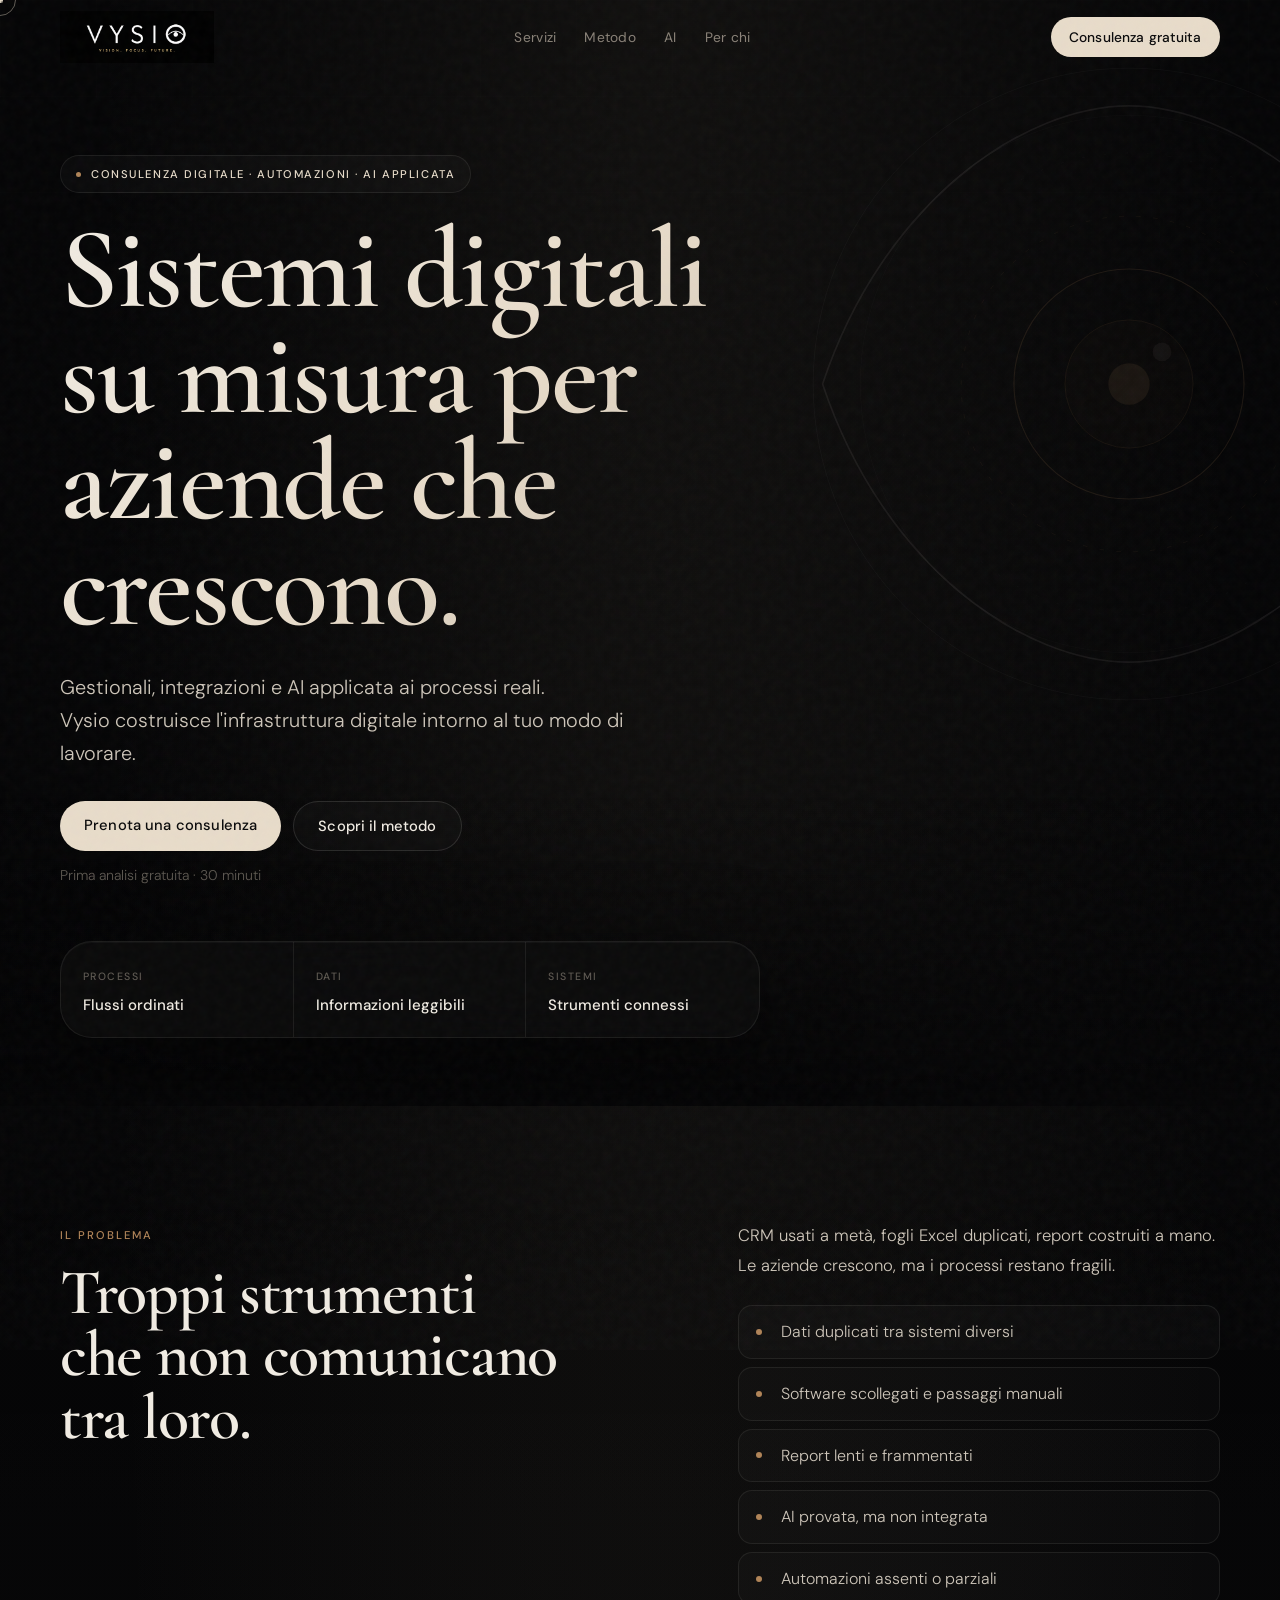
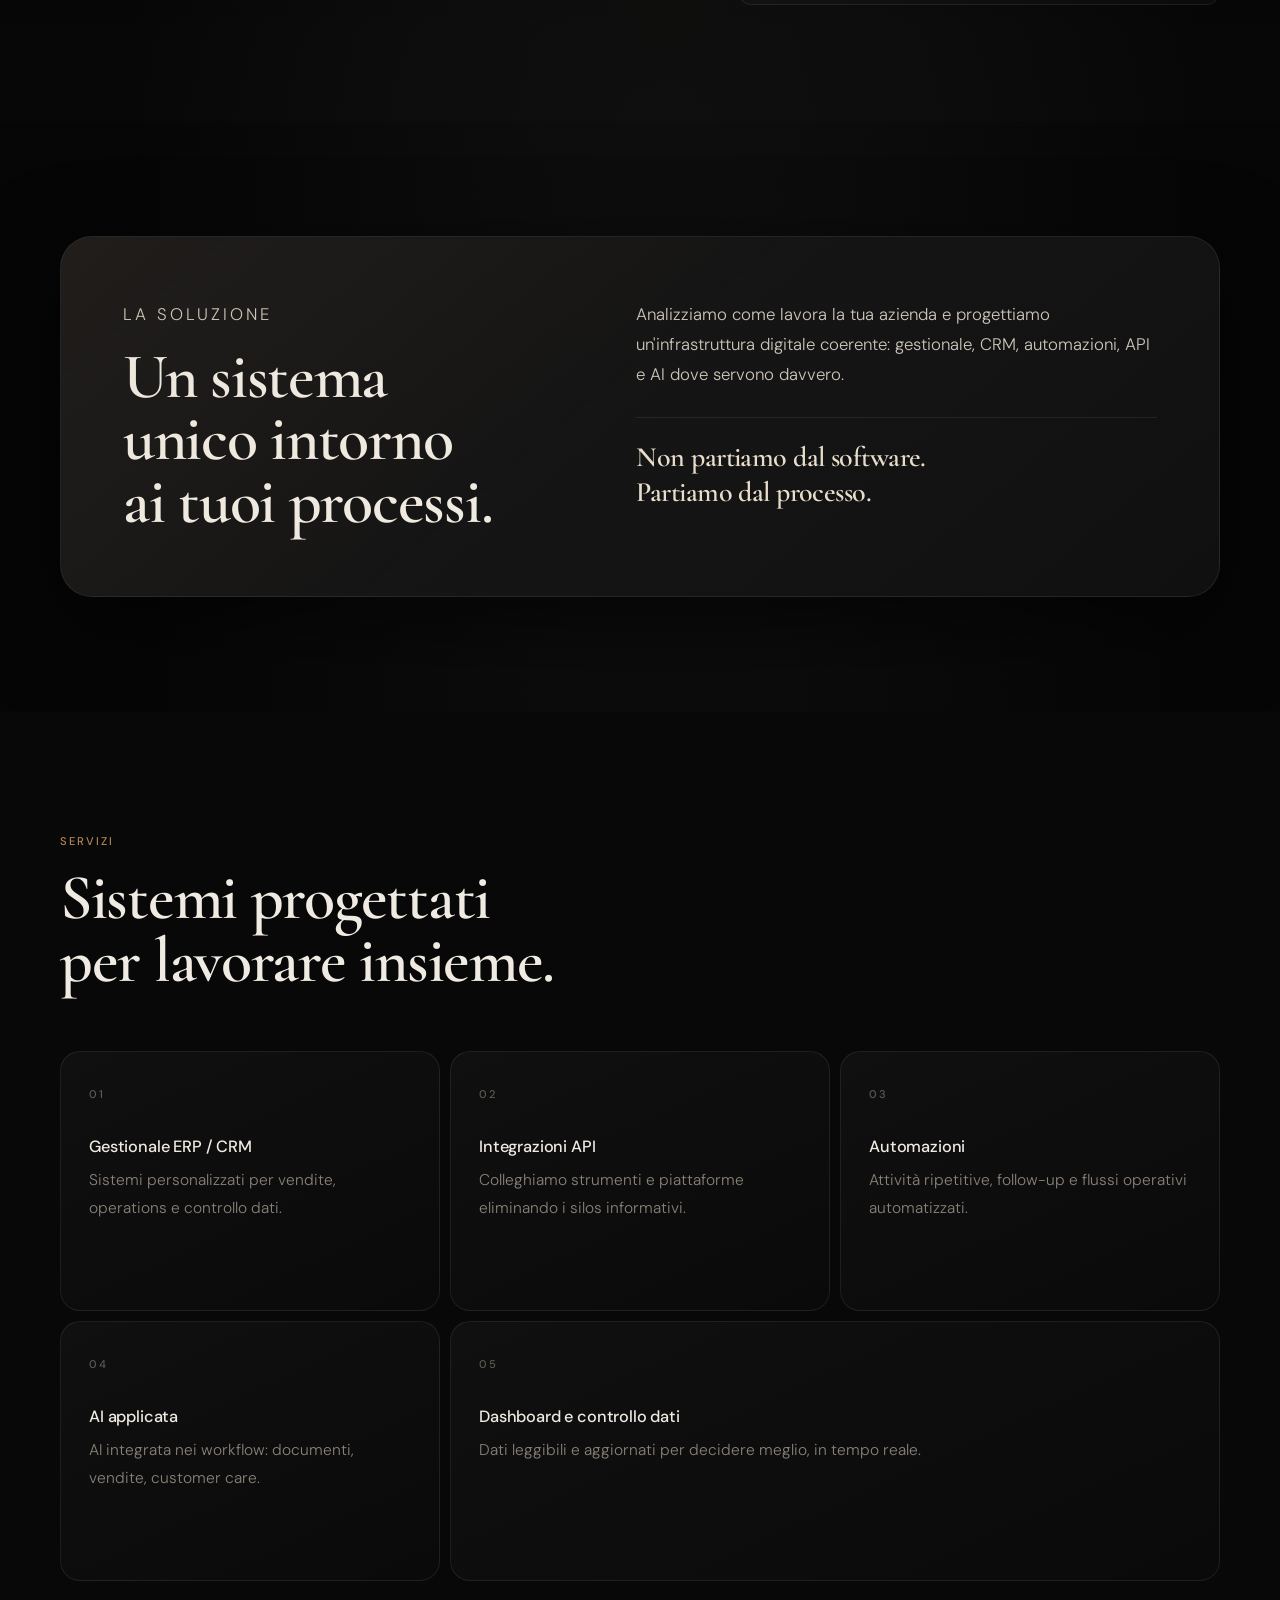
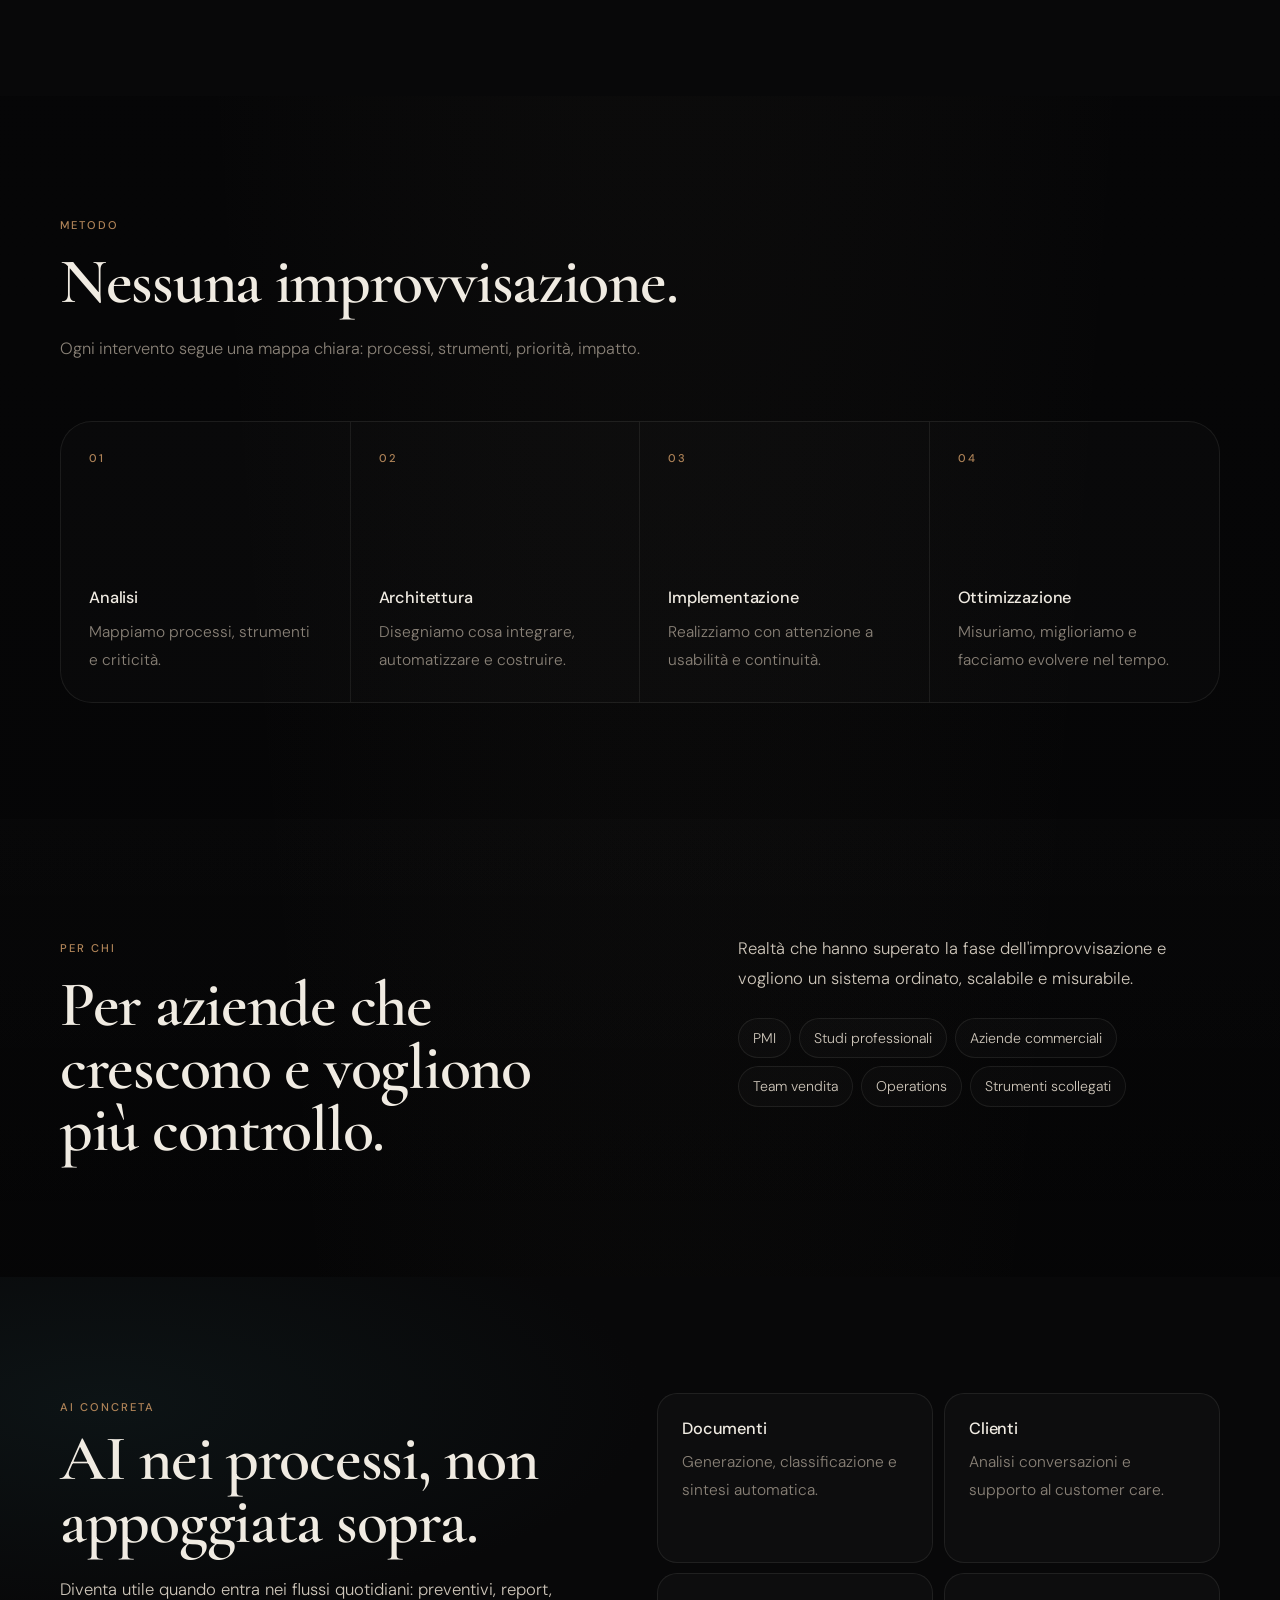
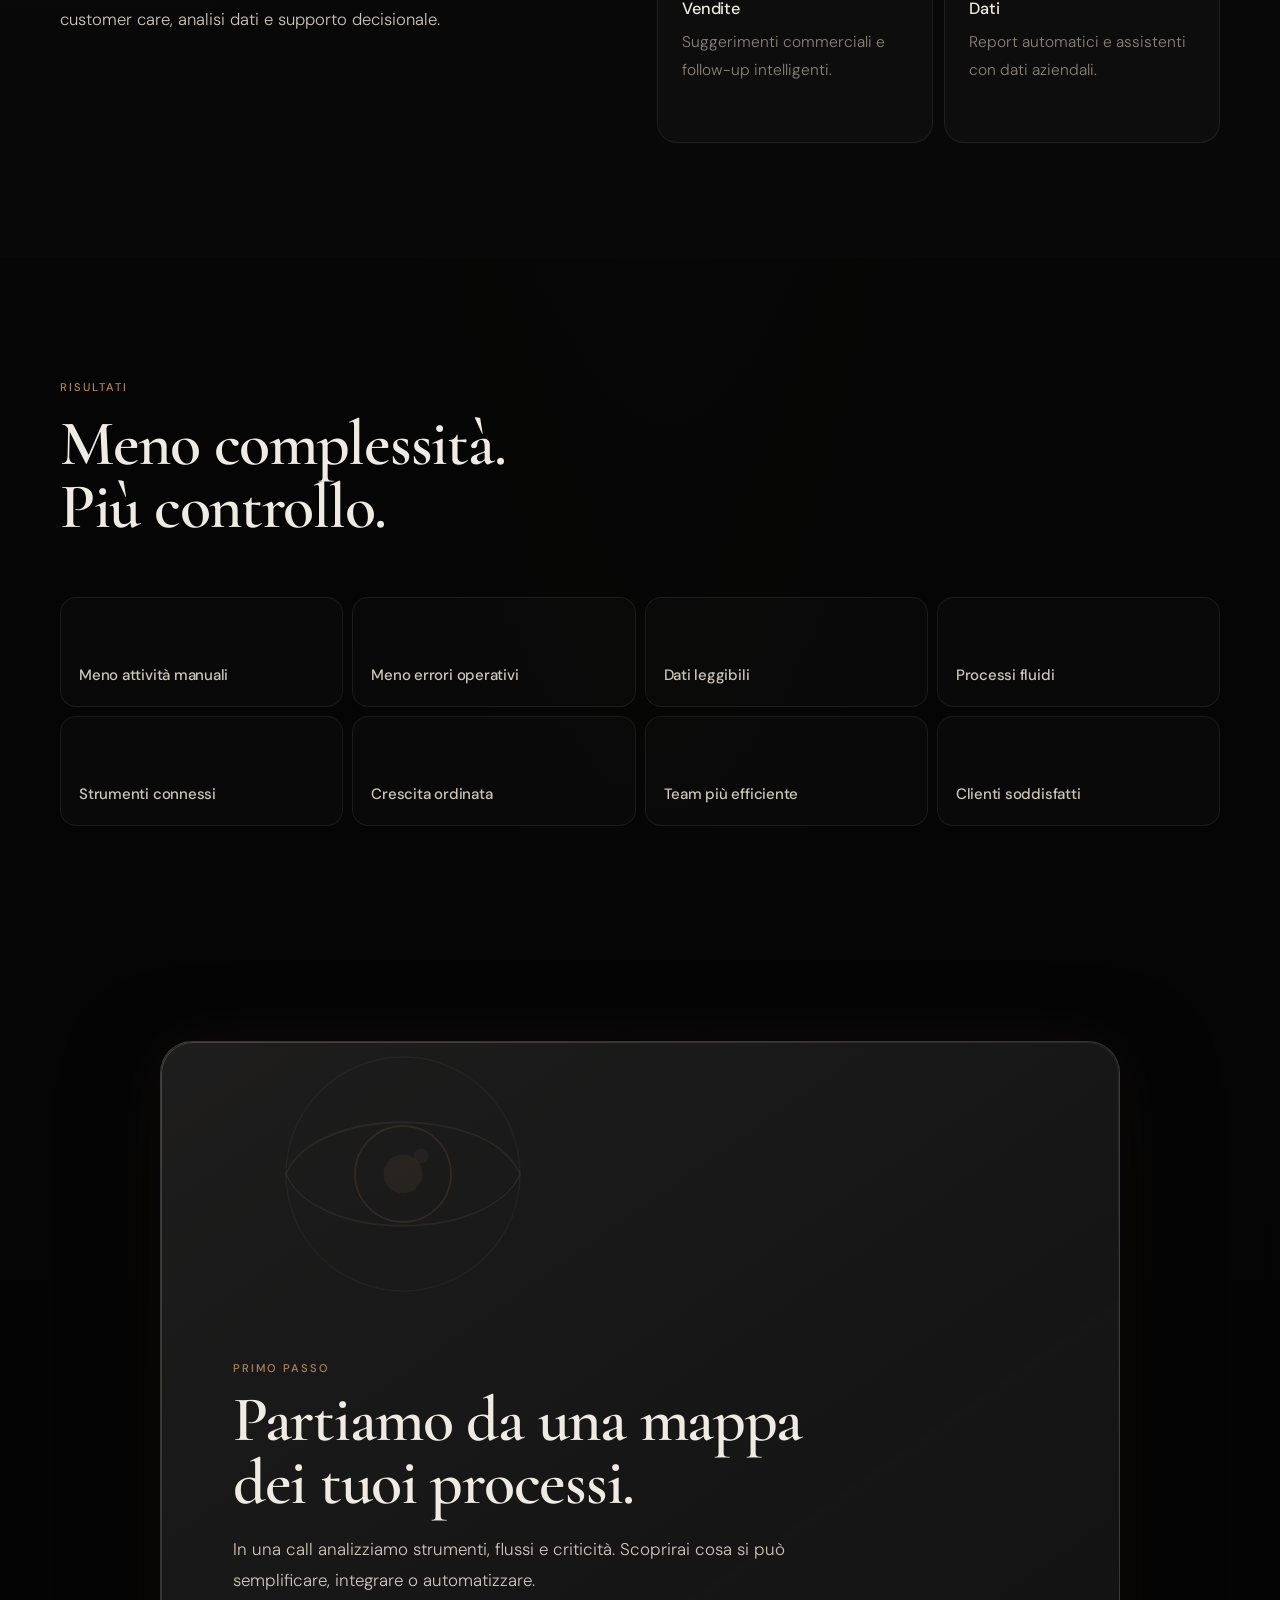
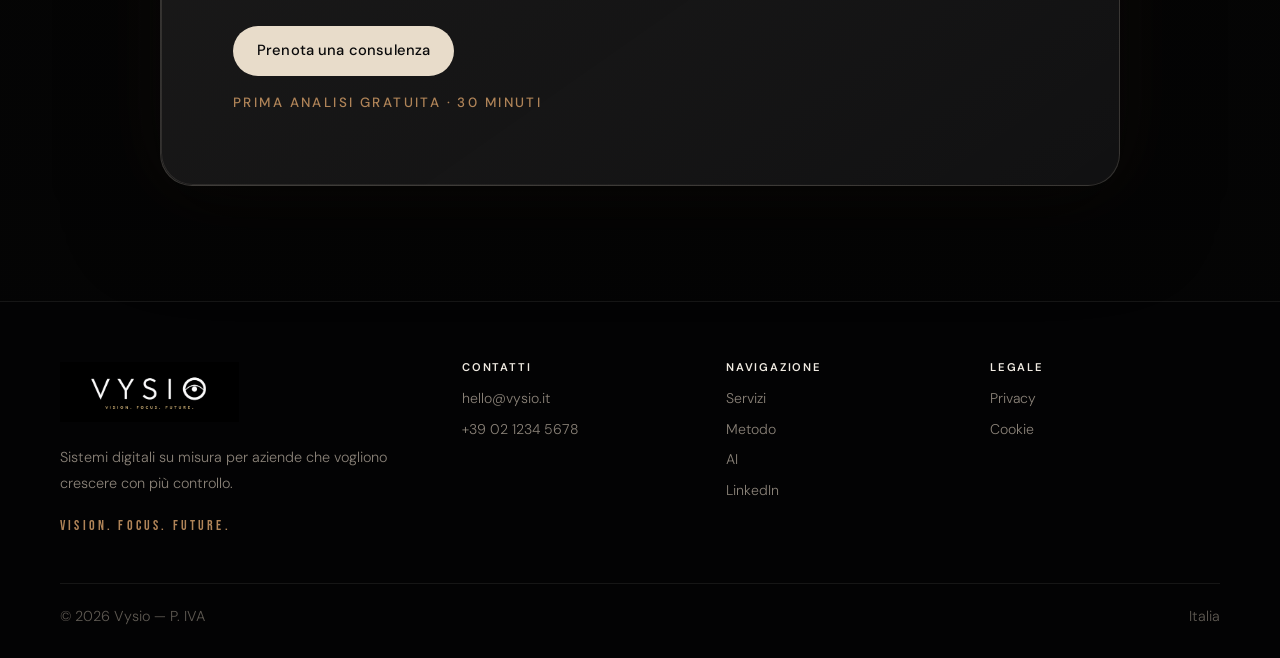
==== commit 24ebdc20: "Add files via upload" ====
--- a/index.html
+++ b/index.html
@@ -27,14 +27,7 @@
     <nav class="nav container" aria-label="Navigazione principale">
 
       <a class="brand" href="#top" aria-label="Vysio — torna all'inizio">
-        <span class="brand-text" aria-hidden="true">VYSI</span>
-        <svg class="brand-eye-o" viewBox="0 0 44 44" fill="none" xmlns="http://www.w3.org/2000/svg" aria-hidden="true">
-          <circle cx="22" cy="22" r="20" stroke="#f4efe6" stroke-width="2.4"/>
-          <path d="M2 22 Q22 6 42 22" stroke="#f4efe6" stroke-width="2" stroke-linecap="round" fill="none"/>
-          <path d="M2 22 Q22 38 42 22" stroke="#f4efe6" stroke-width="2" stroke-linecap="round" fill="none"/>
-          <circle cx="22" cy="22" r="10" stroke="#f4efe6" stroke-width="2" fill="none"/>
-          <circle cx="22" cy="22" r="5" fill="#f4efe6"/>
-        </svg>
+        <img class="brand-logo" src="logo.png" alt="Vysio — Vision. Focus. Future." width="2048" height="682" />
       </a>
 
       <button class="nav-toggle" id="navToggle" type="button" aria-label="Apri menu" aria-controls="mobileMenu" aria-expanded="false">
@@ -319,14 +312,7 @@
     <div class="container footer-grid">
       <div>
         <a class="brand footer-brand" href="#top" aria-label="Vysio">
-          <span class="brand-text" aria-hidden="true">VYSI</span>
-          <svg class="brand-eye-o" viewBox="0 0 44 44" fill="none" aria-hidden="true">
-            <circle cx="22" cy="22" r="20" stroke="#f4efe6" stroke-width="2.4"/>
-            <path d="M2 22 Q22 6 42 22" stroke="#f4efe6" stroke-width="2" stroke-linecap="round" fill="none"/>
-            <path d="M2 22 Q22 38 42 22" stroke="#f4efe6" stroke-width="2" stroke-linecap="round" fill="none"/>
-            <circle cx="22" cy="22" r="10" stroke="#f4efe6" stroke-width="2" fill="none"/>
-            <circle cx="22" cy="22" r="5" fill="#f4efe6"/>
-          </svg>
+          <img class="brand-logo" src="logo.png" alt="Vysio — Vision. Focus. Future." width="2048" height="682" />
         </a>
         <p>Sistemi digitali su misura per aziende che vogliono crescere con più controllo.</p>
         <p class="footer-tagline">Vision. Focus. Future.</p>
--- a/styles.css
+++ b/styles.css
@@ -143,29 +143,26 @@
 .brand {
   display: inline-flex;
   align-items: center;
-  gap: 0;
   color: var(--text);
   line-height: 1;
 }
 
-.brand-text {
-  font-family: var(--font-logo);
-  font-size: 1.75rem;
-  letter-spacing: 0.09em;
-  color: var(--text);
-  line-height: 1;
-  display: inline-block;
-}
-
-.brand-eye-o {
-  width: 1.75rem;
-  height: 1.75rem;
-  flex-shrink: 0;
+.brand-logo {
   display: block;
-  transition: transform 380ms var(--ease);
-}
-
-.brand:hover .brand-eye-o { transform: scale(1.08); }
+  width: clamp(132px, 12vw, 174px);
+  height: auto;
+  object-fit: contain;
+  transition: transform 380ms var(--ease), opacity 220ms ease;
+}
+
+.brand:hover .brand-logo {
+  transform: scale(1.035);
+  opacity: 0.94;
+}
+
+.footer-brand .brand-logo {
+  width: clamp(150px, 14vw, 190px);
+}
 
 /* ── Header ─────────────────────── */
 .site-header {
@@ -788,6 +785,7 @@
 @media (max-width: 840px) {
   :root { --container: min(100% - 26px, 1160px); }
   .nav { min-height: 66px; }
+  .brand-logo { width: 126px; }
   .nav-links, .nav-cta { display: none; }
   .nav-toggle { display: inline-flex; }
   .hero { min-height: auto; padding-top: 115px; }
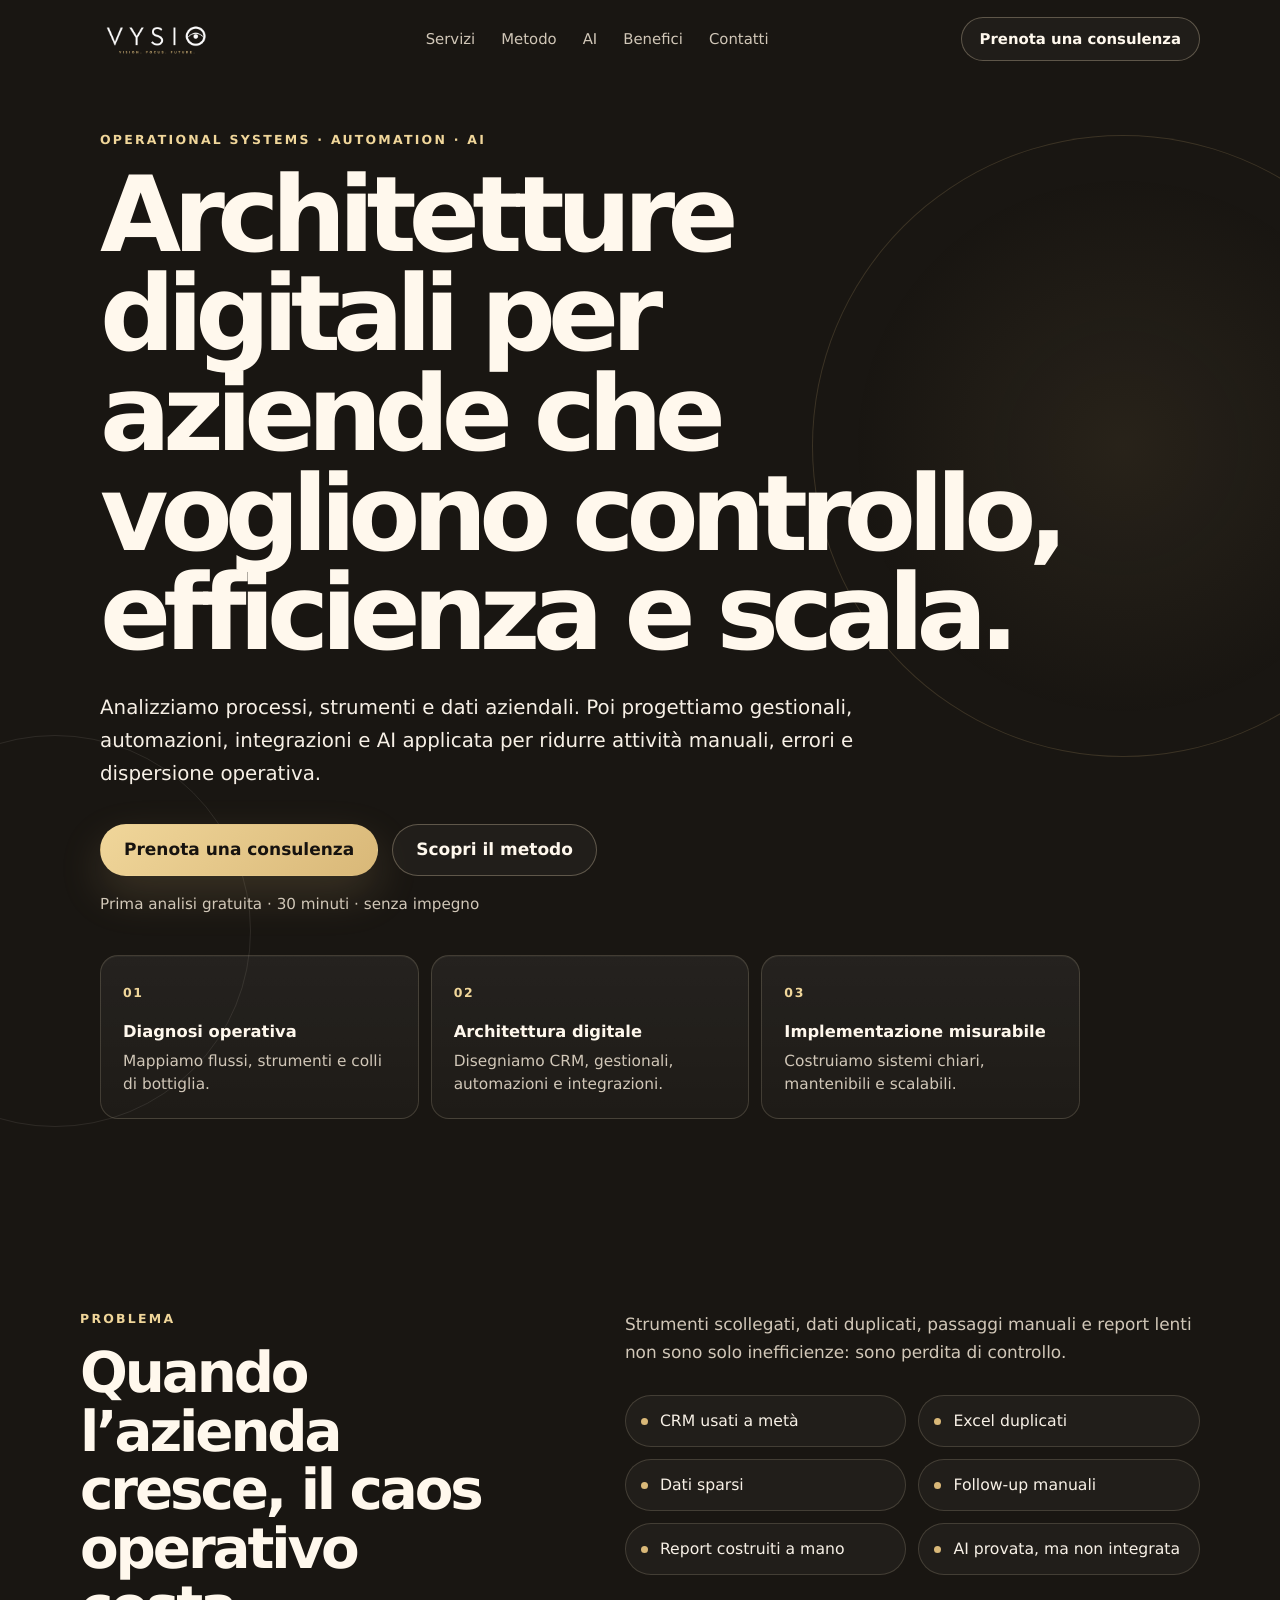
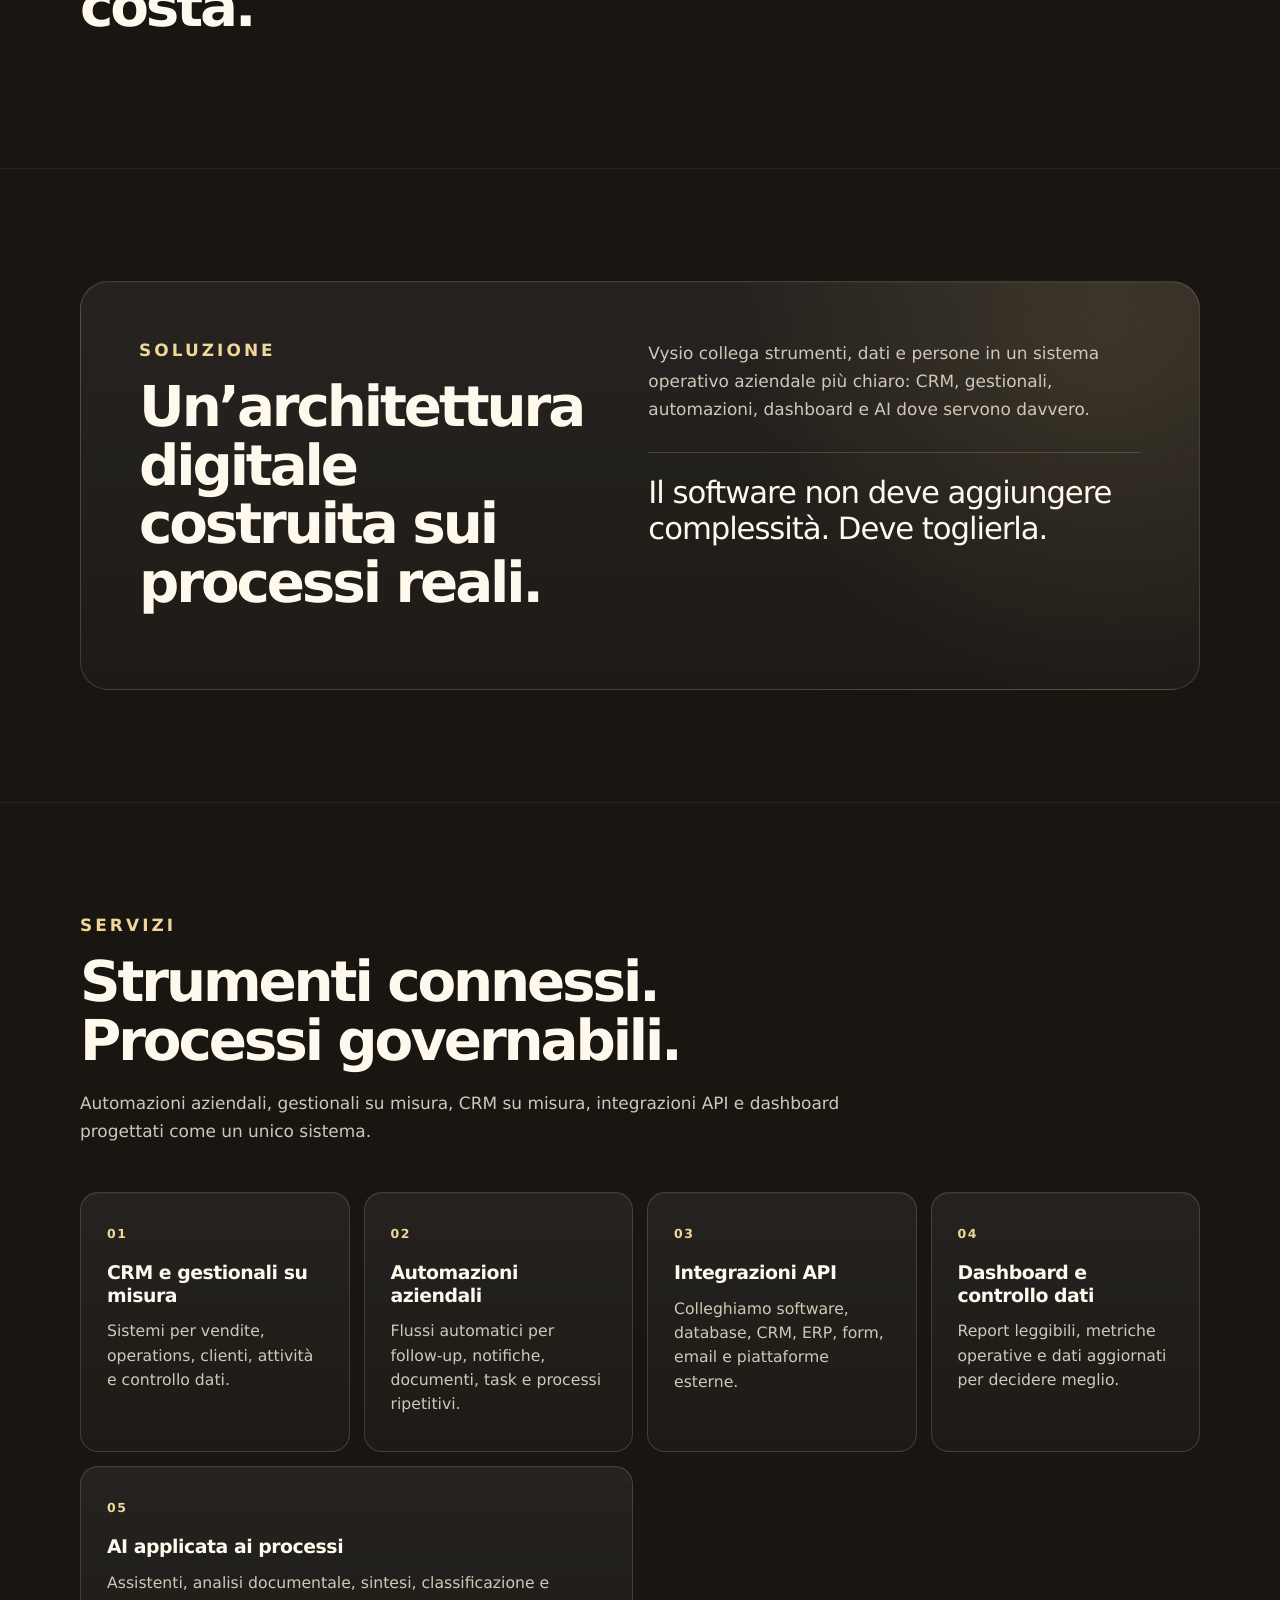
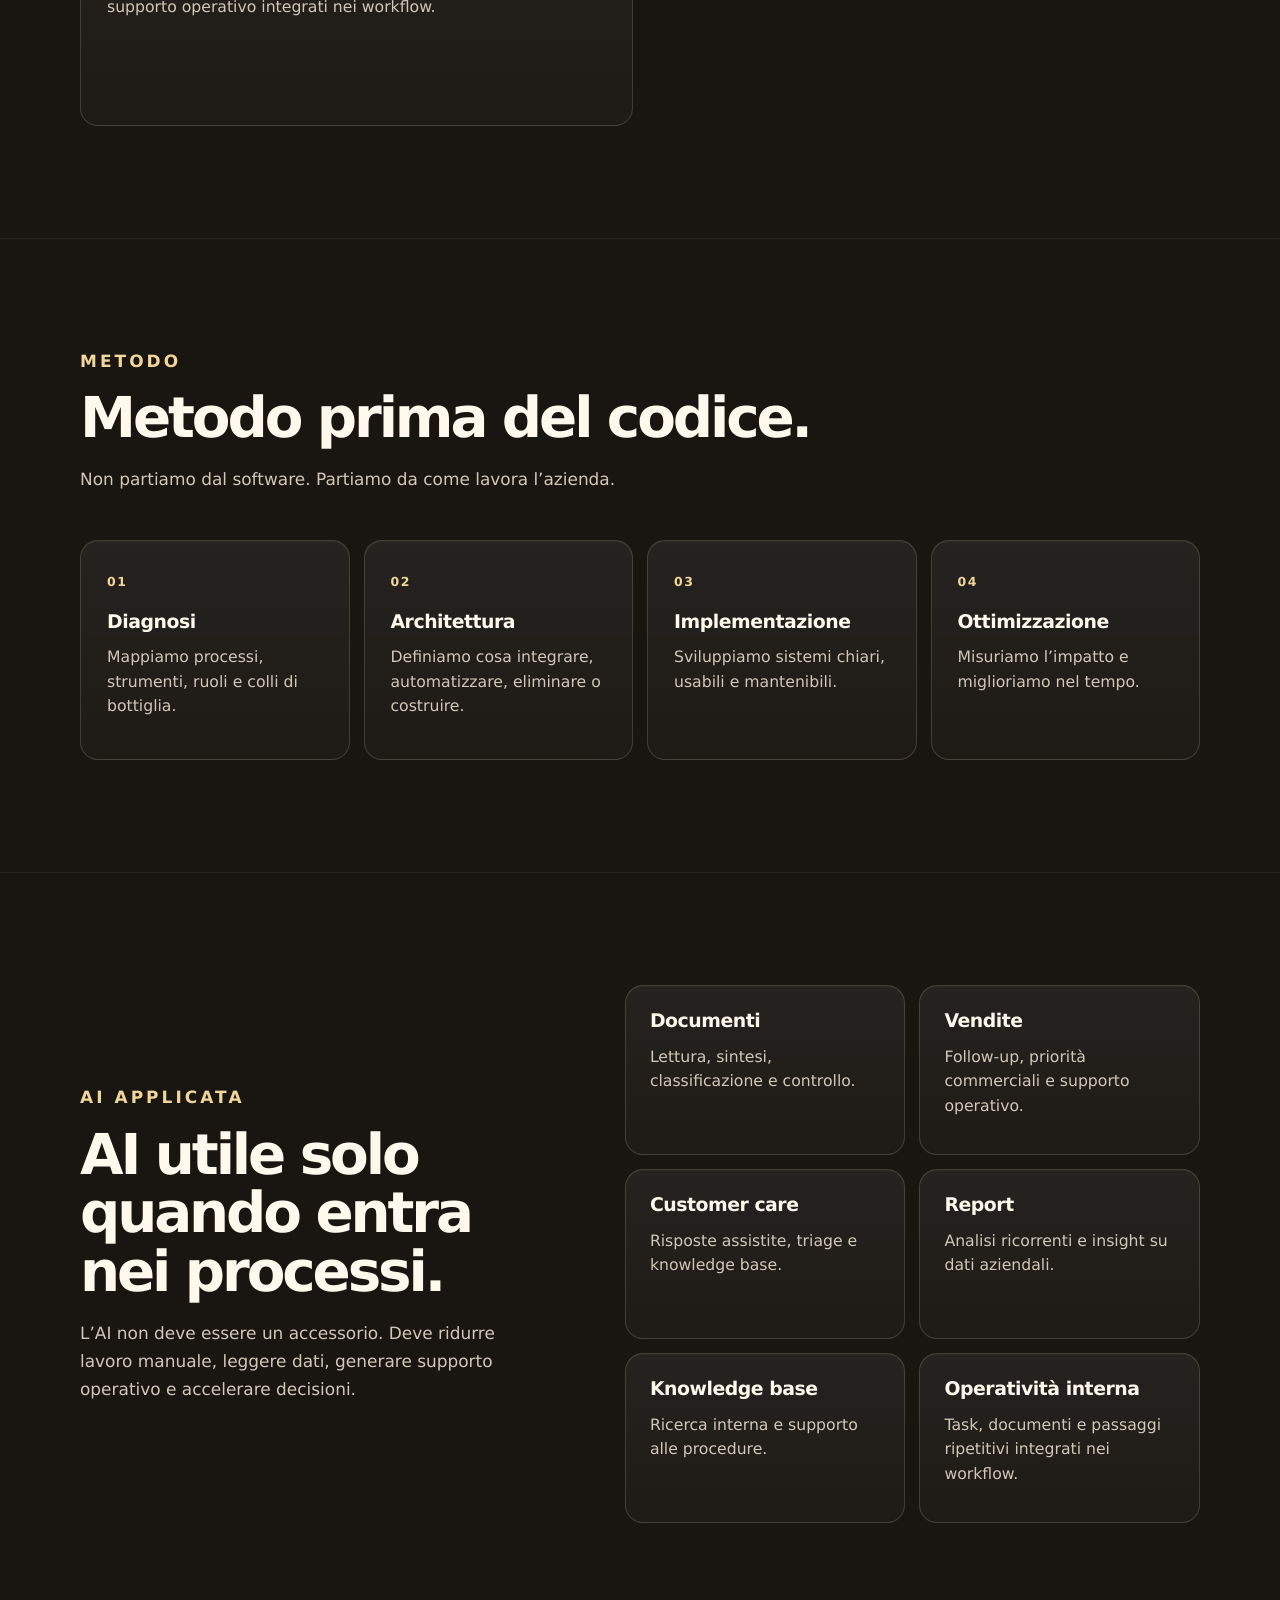
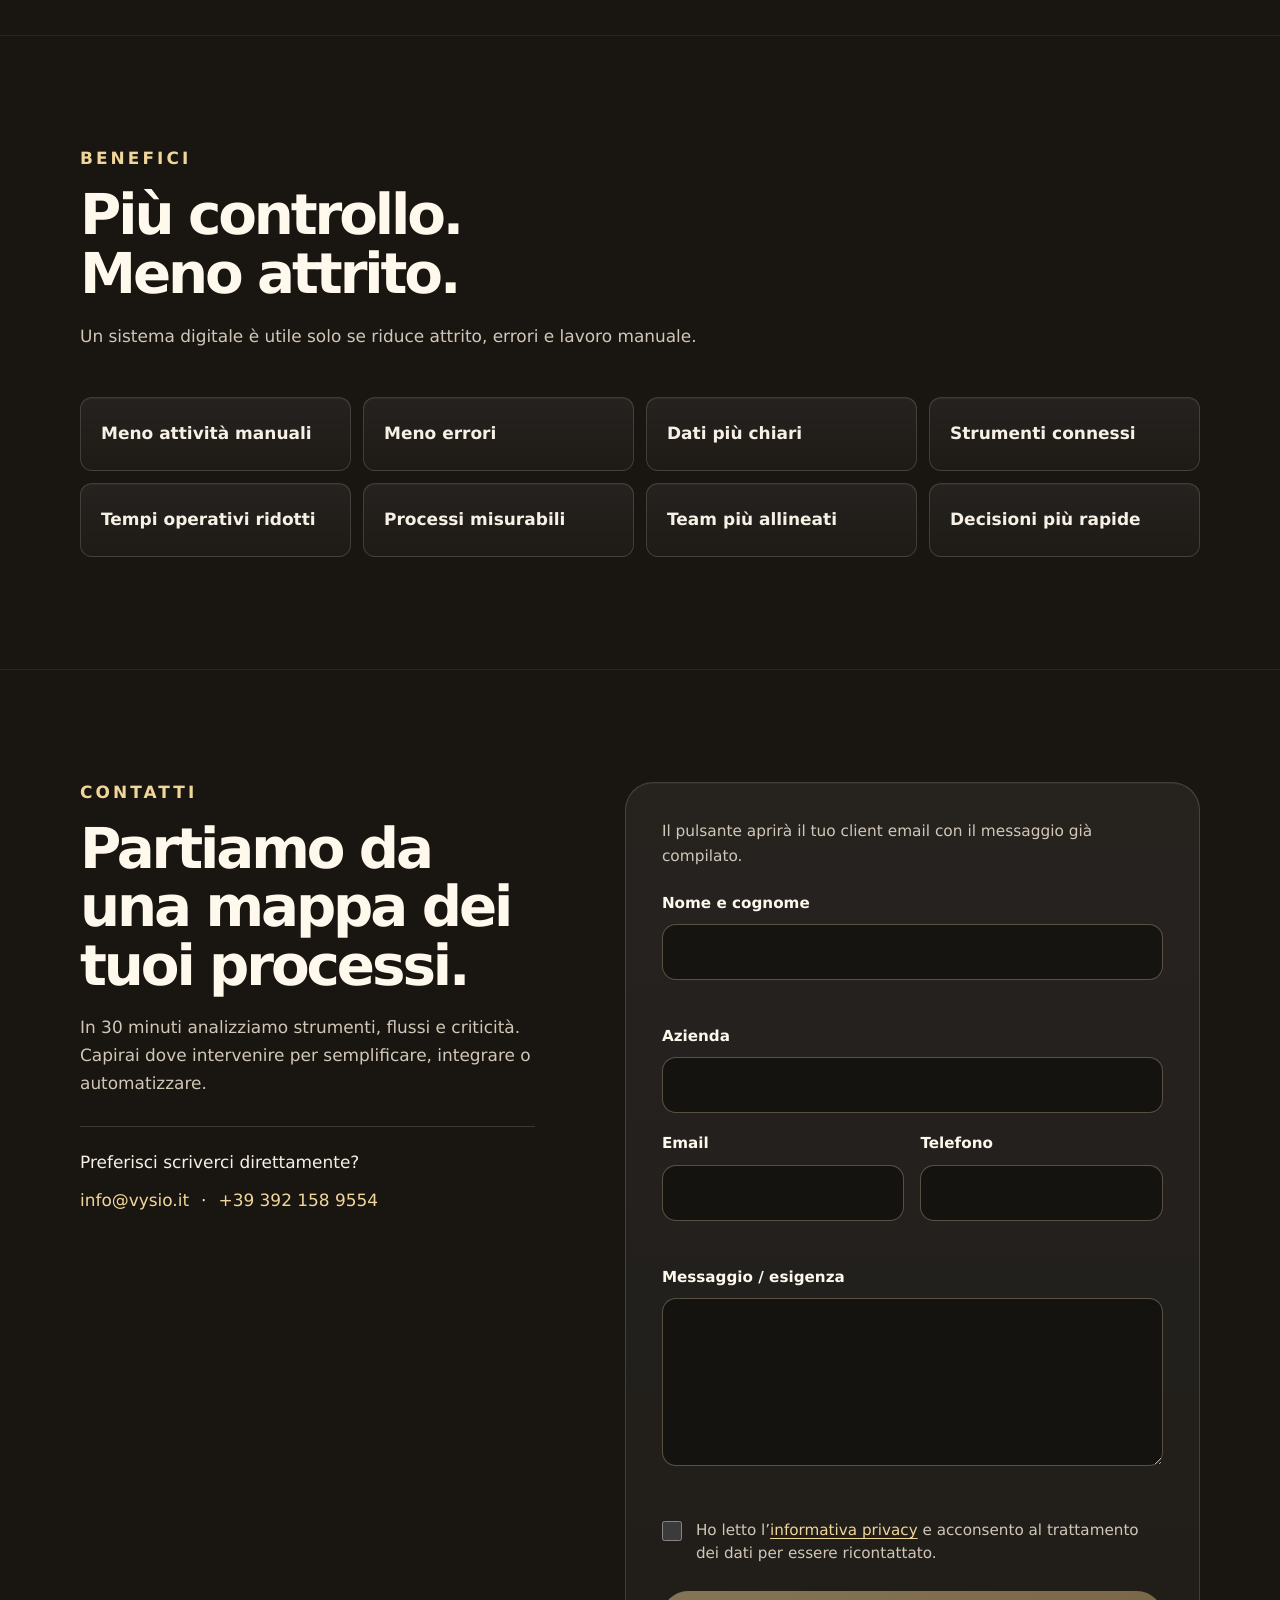
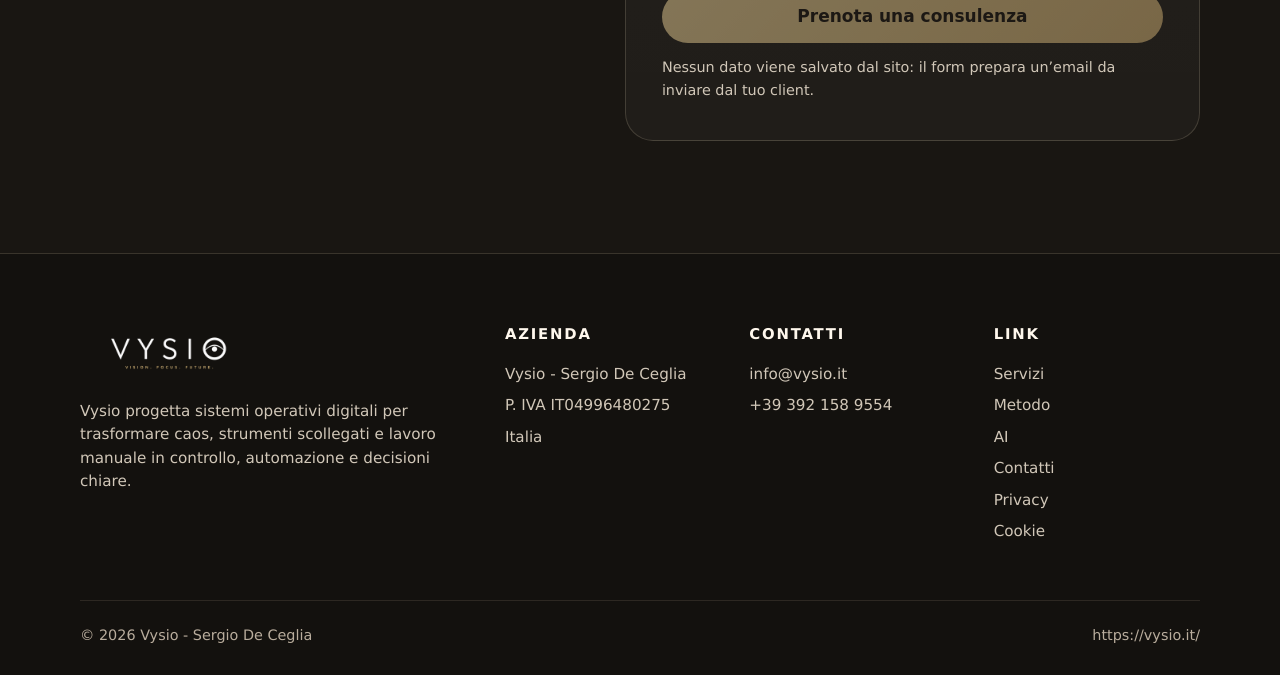
==== commit 5f06fd45: "Add files via upload" ====
--- a/index.html
+++ b/index.html
@@ -3,31 +3,88 @@
 <head>
   <meta charset="UTF-8" />
   <meta name="viewport" content="width=device-width, initial-scale=1, viewport-fit=cover" />
-  <meta name="theme-color" content="#060607" />
-  <meta name="description" content="Vysio progetta gestionali su misura, integrazioni ERP/CRM, automazioni aziendali e soluzioni AI per PMI e imprese." />
-  <meta name="robots" content="index, follow" />
-  <title>Vysio | Consulenza digitale, automazioni e AI</title>
-  <meta property="og:title" content="Vysio | Consulenza digitale, automazioni e AI" />
+  <meta name="theme-color" content="#1a1713" />
+  <meta name="color-scheme" content="dark" />
+  <title>Vysio | Automazioni aziendali, gestionali su misura e AI per processi</title>
+  <meta name="description" content="Vysio progetta CRM, gestionali, automazioni, integrazioni API, dashboard e AI applicata per aziende che vogliono più controllo sui processi." />
+  <meta name="robots" content="index, follow, max-image-preview:large" />
+  <link rel="canonical" href="https://vysio.it/" />
+  <link rel="icon" href="favicon.svg" type="image/svg+xml" />
+  <link rel="apple-touch-icon" href="apple-touch-icon.png" />
+  <link rel="stylesheet" href="styles.css" />
+
+  <meta property="og:locale" content="it_IT" />
   <meta property="og:type" content="website" />
+  <meta property="og:title" content="Vysio | Automazioni aziendali, gestionali su misura e AI per processi" />
+  <meta property="og:description" content="Architetture digitali per processi, dati, automazione e AI applicata. Meno lavoro manuale, più controllo operativo." />
   <meta property="og:url" content="https://vysio.it/" />
-  <link rel="canonical" href="https://vysio.it/" />
-  <link rel="preconnect" href="https://fonts.googleapis.com" />
-  <link rel="preconnect" href="https://fonts.gstatic.com" crossorigin />
-  <link href="https://fonts.googleapis.com/css2?family=Bebas+Neue&family=DM+Sans:ital,opsz,wght@0,9..40,300;0,9..40,400;0,9..40,500;1,9..40,300&family=Cormorant+Garamond:wght@500;600&display=swap" rel="stylesheet" />
-  <link rel="stylesheet" href="styles.css" />
+  <meta property="og:site_name" content="Vysio" />
+  <meta property="og:image" content="https://vysio.it/logo.png" />
+  <meta name="twitter:card" content="summary_large_image" />
+  <meta name="twitter:title" content="Vysio | Automazioni aziendali, gestionali su misura e AI per processi" />
+  <meta name="twitter:description" content="CRM, gestionali, automazioni, integrazioni API, dashboard e AI applicata per processi aziendali più governabili." />
+  <meta name="twitter:image" content="https://vysio.it/logo.png" />
+
+  <script type="application/ld+json">
+  {
+    "@context": "https://schema.org",
+    "@graph": [
+      {
+        "@type": "Organization",
+        "@id": "https://vysio.it/#organization",
+        "name": "Vysio",
+        "legalName": "Vysio - Sergio De Ceglia",
+        "vatID": "IT04996480275",
+        "url": "https://vysio.it/",
+        "logo": "https://vysio.it/logo.png",
+        "email": "info@vysio.it",
+        "telephone": "+393921589554",
+        "sameAs": [],
+        "description": "Vysio progetta sistemi operativi digitali per aziende: CRM, gestionali, automazioni aziendali, integrazioni API, dashboard e AI applicata ai processi."
+      },
+      {
+        "@type": "ProfessionalService",
+        "@id": "https://vysio.it/#professional-service",
+        "name": "Vysio",
+        "legalName": "Vysio - Sergio De Ceglia",
+        "url": "https://vysio.it/",
+        "email": "info@vysio.it",
+        "telephone": "+393921589554",
+        "vatID": "IT04996480275",
+        "areaServed": {
+          "@type": "Country",
+          "name": "Italia"
+        },
+        "address": {
+          "@type": "PostalAddress",
+          "addressCountry": "IT"
+        },
+        "priceRange": "€€€",
+        "description": "Consulenza digitale per PMI e aziende che vogliono ottimizzare processi aziendali, collegare strumenti, automatizzare workflow e rendere i dati più leggibili."
+      },
+      {
+        "@type": "WebSite",
+        "@id": "https://vysio.it/#website",
+        "url": "https://vysio.it/",
+        "name": "Vysio",
+        "publisher": {
+          "@id": "https://vysio.it/#organization"
+        },
+        "inLanguage": "it-IT"
+      }
+    ]
+  }
+  </script>
   <script src="main.js" defer></script>
 </head>
 <body>
-  <div class="grain" aria-hidden="true"></div>
-  <div class="cursor-dot" aria-hidden="true"></div>
-  <div class="cursor-ring" aria-hidden="true"></div>
   <a class="skip-link" href="#main">Salta al contenuto</a>
+  <div class="site-bg" aria-hidden="true"></div>
 
   <header class="site-header" id="siteHeader">
     <nav class="nav container" aria-label="Navigazione principale">
-
       <a class="brand" href="#top" aria-label="Vysio — torna all'inizio">
-        <img class="brand-logo" src="logo.png" alt="Vysio — Vision. Focus. Future." width="2048" height="682" />
+        <img class="brand-logo" src="logo.png" alt="Logo Vysio" width="900" height="300" decoding="async" />
       </a>
 
       <button class="nav-toggle" id="navToggle" type="button" aria-label="Apri menu" aria-controls="mobileMenu" aria-expanded="false">
@@ -39,70 +96,55 @@
         <li><a href="#servizi">Servizi</a></li>
         <li><a href="#metodo">Metodo</a></li>
         <li><a href="#ai">AI</a></li>
-        <li><a href="#per-chi">Per chi</a></li>
+        <li><a href="#benefici">Benefici</a></li>
+        <li><a href="#contatti">Contatti</a></li>
       </ul>
 
-      <a class="nav-cta magnetic" href="#contatti">Consulenza gratuita</a>
+      <a class="nav-cta" href="#contatti">Prenota una consulenza</a>
     </nav>
 
     <div class="mobile-menu" id="mobileMenu" hidden>
       <a href="#servizi">Servizi</a>
       <a href="#metodo">Metodo</a>
       <a href="#ai">AI</a>
-      <a href="#per-chi">Per chi</a>
-      <a class="mobile-menu__cta" href="#contatti">Consulenza gratuita</a>
+      <a href="#benefici">Benefici</a>
+      <a href="#contatti">Contatti</a>
+      <a class="mobile-menu__cta" href="#contatti">Prenota una consulenza</a>
     </div>
   </header>
 
   <main id="main">
-
     <section class="hero" id="top" aria-labelledby="heroTitle">
-      <div class="hero-eye-bg" aria-hidden="true">
-        <svg viewBox="0 0 700 700" fill="none" xmlns="http://www.w3.org/2000/svg">
-          <circle cx="350" cy="350" r="335" stroke="rgba(244,239,230,0.035)" stroke-width="1"/>
-          <circle cx="350" cy="350" r="285" stroke="rgba(244,239,230,0.025)" stroke-width="1"/>
-          <path d="M25 350 C90 155 240 55 350 55 C460 55 610 155 675 350 C610 545 460 645 350 645 C240 645 90 545 25 350Z"
-                stroke="rgba(244,239,230,0.065)" stroke-width="1.8" fill="none"/>
-          <circle cx="350" cy="350" r="122" stroke="rgba(181,138,93,0.13)" stroke-width="1.2" fill="none"/>
-          <circle cx="350" cy="350" r="68" stroke="rgba(181,138,93,0.09)" stroke-width="1" fill="rgba(181,138,93,0.022)"/>
-          <circle cx="350" cy="350" r="22" fill="rgba(181,138,93,0.09)"/>
-          <circle cx="385" cy="316" r="10" fill="rgba(244,239,230,0.045)"/>
-          <circle class="scan-ring" cx="350" cy="350" r="178" stroke="rgba(181,138,93,0.065)" stroke-width="1" stroke-dasharray="5 13" fill="none"/>
-          <circle class="scan-ring-2" cx="350" cy="350" r="245" stroke="rgba(244,239,230,0.032)" stroke-width="0.8" stroke-dasharray="3 20" fill="none"/>
-        </svg>
-      </div>
-
       <div class="container hero-inner">
-        <p class="eyebrow reveal">Consulenza digitale · Automazioni · AI applicata</p>
-
-        <h1 class="hero-title reveal" id="heroTitle">
-          Sistemi digitali<br>su misura per<br>aziende che crescono.
-        </h1>
-
-        <p class="hero-copy reveal">
-          Gestionali, integrazioni e AI applicata ai processi reali.<br class="br-desktop"> Vysio costruisce l'infrastruttura digitale intorno al tuo modo di lavorare.
-        </p>
-
-        <div class="hero-actions reveal">
-          <a class="btn btn-primary magnetic" href="#contatti">Prenota una consulenza</a>
+        <p class="eyebrow reveal">Operational systems · Automation · AI</p>
+
+        <h1 class="hero-title reveal" id="heroTitle">Architetture digitali per aziende che vogliono controllo, efficienza e scala.</h1>
+
+        <p class="hero-copy reveal">Analizziamo processi, strumenti e dati aziendali. Poi progettiamo gestionali, automazioni, integrazioni e AI applicata per ridurre attività manuali, errori e dispersione operativa.</p>
+
+        <div class="hero-actions reveal" aria-label="Azioni principali">
+          <a class="btn btn-primary" href="#contatti">Prenota una consulenza</a>
           <a class="btn btn-secondary" href="#metodo">Scopri il metodo</a>
         </div>
 
-        <p class="hero-note reveal">Prima analisi gratuita · 30 minuti</p>
-
-        <div class="hero-panel reveal">
-          <div>
-            <span class="panel-kicker">Processi</span>
-            <strong>Flussi ordinati</strong>
-          </div>
-          <div>
-            <span class="panel-kicker">Dati</span>
-            <strong>Informazioni leggibili</strong>
-          </div>
-          <div>
-            <span class="panel-kicker">Sistemi</span>
-            <strong>Strumenti connessi</strong>
-          </div>
+        <p class="hero-note reveal">Prima analisi gratuita · 30 minuti · senza impegno</p>
+
+        <div class="hero-framework reveal" aria-label="Metodo Vysio in tre fasi">
+          <article>
+            <span>01</span>
+            <h3>Diagnosi operativa</h3>
+            <p>Mappiamo flussi, strumenti e colli di bottiglia.</p>
+          </article>
+          <article>
+            <span>02</span>
+            <h3>Architettura digitale</h3>
+            <p>Disegniamo CRM, gestionali, automazioni e integrazioni.</p>
+          </article>
+          <article>
+            <span>03</span>
+            <h3>Implementazione misurabile</h3>
+            <p>Costruiamo sistemi chiari, mantenibili e scalabili.</p>
+          </article>
         </div>
       </div>
     </section>
@@ -110,17 +152,18 @@
     <section class="section problem" id="problema" aria-labelledby="problemTitle">
       <div class="container split">
         <div class="section-heading reveal">
-          <p class="section-label">Il problema</p>
-          <h2 id="problemTitle">Troppi strumenti che non comunicano tra loro.</h2>
+          <p class="section-label">Problema</p>
+          <h2 id="problemTitle">Quando l’azienda cresce, il caos operativo costa.</h2>
         </div>
         <div class="section-body reveal">
-          <p>CRM usati a metà, fogli Excel duplicati, report costruiti a mano. Le aziende crescono, ma i processi restano fragili.</p>
-          <ul class="check-list">
-            <li>Dati duplicati tra sistemi diversi</li>
-            <li>Software scollegati e passaggi manuali</li>
-            <li>Report lenti e frammentati</li>
+          <p>Strumenti scollegati, dati duplicati, passaggi manuali e report lenti non sono solo inefficienze: sono perdita di controllo.</p>
+          <ul class="compact-list" aria-label="Criticità operative frequenti">
+            <li>CRM usati a metà</li>
+            <li>Excel duplicati</li>
+            <li>Dati sparsi</li>
+            <li>Follow-up manuali</li>
+            <li>Report costruiti a mano</li>
             <li>AI provata, ma non integrata</li>
-            <li>Automazioni assenti o parziali</li>
           </ul>
         </div>
       </div>
@@ -129,12 +172,12 @@
     <section class="section solution" id="soluzione" aria-labelledby="solutionTitle">
       <div class="container solution-card reveal">
         <div>
-          <p class="section-label">La soluzione</p>
-          <h2 id="solutionTitle">Un sistema unico intorno ai tuoi processi.</h2>
+          <p class="section-label">Soluzione</p>
+          <h2 id="solutionTitle">Un’architettura digitale costruita sui processi reali.</h2>
         </div>
         <div>
-          <p>Analizziamo come lavora la tua azienda e progettiamo un'infrastruttura digitale coerente: gestionale, CRM, automazioni, API e AI dove servono davvero.</p>
-          <p class="statement">Non partiamo dal software.<br>Partiamo dal processo.</p>
+          <p>Vysio collega strumenti, dati e persone in un sistema operativo aziendale più chiaro: CRM, gestionali, automazioni, dashboard e AI dove servono davvero.</p>
+          <p class="statement">Il software non deve aggiungere complessità. Deve toglierla.</p>
         </div>
       </div>
     </section>
@@ -143,38 +186,34 @@
       <div class="container">
         <div class="section-intro reveal">
           <p class="section-label">Servizi</p>
-          <h2 id="servicesTitle">Sistemi progettati per lavorare insieme.</h2>
+          <h2 id="servicesTitle">Strumenti connessi. Processi governabili.</h2>
+          <p>Automazioni aziendali, gestionali su misura, CRM su misura, integrazioni API e dashboard progettati come un unico sistema.</p>
         </div>
         <div class="cards-grid">
-          <article class="service-card tilt-card reveal">
+          <article class="service-card reveal">
             <span class="card-number">01</span>
-            <h3>Gestionale ERP / CRM</h3>
-            <p>Sistemi personalizzati per vendite, operations e controllo dati.</p>
-            <div class="card-glow" aria-hidden="true"></div>
-          </article>
-          <article class="service-card tilt-card reveal">
+            <h3>CRM e gestionali su misura</h3>
+            <p>Sistemi per vendite, operations, clienti, attività e controllo dati.</p>
+          </article>
+          <article class="service-card reveal">
             <span class="card-number">02</span>
+            <h3>Automazioni aziendali</h3>
+            <p>Flussi automatici per follow-up, notifiche, documenti, task e processi ripetitivi.</p>
+          </article>
+          <article class="service-card reveal">
+            <span class="card-number">03</span>
             <h3>Integrazioni API</h3>
-            <p>Colleghiamo strumenti e piattaforme eliminando i silos informativi.</p>
-            <div class="card-glow" aria-hidden="true"></div>
-          </article>
-          <article class="service-card tilt-card reveal">
-            <span class="card-number">03</span>
-            <h3>Automazioni</h3>
-            <p>Attività ripetitive, follow-up e flussi operativi automatizzati.</p>
-            <div class="card-glow" aria-hidden="true"></div>
-          </article>
-          <article class="service-card tilt-card reveal">
+            <p>Colleghiamo software, database, CRM, ERP, form, email e piattaforme esterne.</p>
+          </article>
+          <article class="service-card reveal">
             <span class="card-number">04</span>
-            <h3>AI applicata</h3>
-            <p>AI integrata nei workflow: documenti, vendite, customer care.</p>
-            <div class="card-glow" aria-hidden="true"></div>
-          </article>
-          <article class="service-card tilt-card reveal service-card--wide">
+            <h3>Dashboard e controllo dati</h3>
+            <p>Report leggibili, metriche operative e dati aggiornati per decidere meglio.</p>
+          </article>
+          <article class="service-card reveal service-card--wide">
             <span class="card-number">05</span>
-            <h3>Dashboard e controllo dati</h3>
-            <p>Dati leggibili e aggiornati per decidere meglio, in tempo reale.</p>
-            <div class="card-glow" aria-hidden="true"></div>
+            <h3>AI applicata ai processi</h3>
+            <p>Assistenti, analisi documentale, sintesi, classificazione e supporto operativo integrati nei workflow.</p>
           </article>
         </div>
       </div>
@@ -184,86 +223,74 @@
       <div class="container">
         <div class="section-intro reveal">
           <p class="section-label">Metodo</p>
-          <h2 id="methodTitle">Nessuna improvvisazione.</h2>
-          <p>Ogni intervento segue una mappa chiara: processi, strumenti, priorità, impatto.</p>
+          <h2 id="methodTitle">Metodo prima del codice.</h2>
+          <p>Non partiamo dal software. Partiamo da come lavora l’azienda.</p>
         </div>
         <ol class="method-list">
           <li class="method-step reveal">
             <span>01</span>
             <div>
-              <h3>Analisi</h3>
-              <p>Mappiamo processi, strumenti e criticità.</p>
+              <h3>Diagnosi</h3>
+              <p>Mappiamo processi, strumenti, ruoli e colli di bottiglia.</p>
             </div>
           </li>
           <li class="method-step reveal">
             <span>02</span>
             <div>
               <h3>Architettura</h3>
-              <p>Disegniamo cosa integrare, automatizzare e costruire.</p>
+              <p>Definiamo cosa integrare, automatizzare, eliminare o costruire.</p>
             </div>
           </li>
           <li class="method-step reveal">
             <span>03</span>
             <div>
               <h3>Implementazione</h3>
-              <p>Realizziamo con attenzione a usabilità e continuità.</p>
+              <p>Sviluppiamo sistemi chiari, usabili e mantenibili.</p>
             </div>
           </li>
           <li class="method-step reveal">
             <span>04</span>
             <div>
               <h3>Ottimizzazione</h3>
-              <p>Misuriamo, miglioriamo e facciamo evolvere nel tempo.</p>
+              <p>Misuriamo l’impatto e miglioriamo nel tempo.</p>
             </div>
           </li>
         </ol>
-      </div>
-    </section>
-
-    <section class="section audience" id="per-chi" aria-labelledby="audienceTitle">
-      <div class="container split">
-        <div class="section-heading reveal">
-          <p class="section-label">Per chi</p>
-          <h2 id="audienceTitle">Per aziende che crescono e vogliono più controllo.</h2>
-        </div>
-        <div class="section-body reveal">
-          <p>Realtà che hanno superato la fase dell'improvvisazione e vogliono un sistema ordinato, scalabile e misurabile.</p>
-          <div class="pill-list">
-            <span>PMI</span>
-            <span>Studi professionali</span>
-            <span>Aziende commerciali</span>
-            <span>Team vendita</span>
-            <span>Operations</span>
-            <span>Strumenti scollegati</span>
-          </div>
-        </div>
       </div>
     </section>
 
     <section class="section ai" id="ai" aria-labelledby="aiTitle">
       <div class="container ai-layout">
         <div class="ai-copy reveal">
-          <p class="section-label">AI concreta</p>
-          <h2 id="aiTitle">AI nei processi, non appoggiata sopra.</h2>
-          <p>Diventa utile quando entra nei flussi quotidiani: preventivi, report, customer care, analisi dati e supporto decisionale.</p>
-        </div>
-        <div class="ai-examples reveal">
-          <div class="tilt-card">
+          <p class="section-label">AI applicata</p>
+          <h2 id="aiTitle">AI utile solo quando entra nei processi.</h2>
+          <p>L’AI non deve essere un accessorio. Deve ridurre lavoro manuale, leggere dati, generare supporto operativo e accelerare decisioni.</p>
+        </div>
+        <div class="ai-examples reveal" aria-label="Aree di applicazione AI">
+          <article>
             <h3>Documenti</h3>
-            <p>Generazione, classificazione e sintesi automatica.</p>
-          </div>
-          <div class="tilt-card">
-            <h3>Clienti</h3>
-            <p>Analisi conversazioni e supporto al customer care.</p>
-          </div>
-          <div class="tilt-card">
+            <p>Lettura, sintesi, classificazione e controllo.</p>
+          </article>
+          <article>
             <h3>Vendite</h3>
-            <p>Suggerimenti commerciali e follow-up intelligenti.</p>
-          </div>
-          <div class="tilt-card">
-            <h3>Dati</h3>
-            <p>Report automatici e assistenti con dati aziendali.</p>
-          </div>
+            <p>Follow-up, priorità commerciali e supporto operativo.</p>
+          </article>
+          <article>
+            <h3>Customer care</h3>
+            <p>Risposte assistite, triage e knowledge base.</p>
+          </article>
+          <article>
+            <h3>Report</h3>
+            <p>Analisi ricorrenti e insight su dati aziendali.</p>
+          </article>
+          <article>
+            <h3>Knowledge base</h3>
+            <p>Ricerca interna e supporto alle procedure.</p>
+          </article>
+          <article>
+            <h3>Operatività interna</h3>
+            <p>Task, documenti e passaggi ripetitivi integrati nei workflow.</p>
+          </article>
         </div>
       </div>
     </section>
@@ -271,80 +298,123 @@
     <section class="section benefits" id="benefici" aria-labelledby="benefitsTitle">
       <div class="container">
         <div class="section-intro reveal">
-          <p class="section-label">Risultati</p>
-          <h2 id="benefitsTitle">Meno complessità. Più controllo.</h2>
-        </div>
-        <div class="benefits-grid">
+          <p class="section-label">Benefici</p>
+          <h2 id="benefitsTitle">Più controllo. Meno attrito.</h2>
+          <p>Un sistema digitale è utile solo se riduce attrito, errori e lavoro manuale.</p>
+        </div>
+        <div class="benefits-grid" aria-label="Benefici operativi">
           <div class="benefit reveal">Meno attività manuali</div>
-          <div class="benefit reveal">Meno errori operativi</div>
-          <div class="benefit reveal">Dati leggibili</div>
-          <div class="benefit reveal">Processi fluidi</div>
+          <div class="benefit reveal">Meno errori</div>
+          <div class="benefit reveal">Dati più chiari</div>
           <div class="benefit reveal">Strumenti connessi</div>
-          <div class="benefit reveal">Crescita ordinata</div>
-          <div class="benefit reveal">Team più efficiente</div>
-          <div class="benefit reveal">Clienti soddisfatti</div>
-        </div>
-      </div>
-    </section>
-
-    <section class="section final-cta" id="contatti" aria-labelledby="ctaTitle">
-      <div class="container final-cta-card reveal">
-        <div class="cta-eye-deco" aria-hidden="true">
-          <svg viewBox="0 0 160 160" fill="none">
-            <circle cx="80" cy="80" r="78" stroke="rgba(244,239,230,0.055)" stroke-width="1"/>
-            <path d="M2 80 C22 34 138 34 158 80 C138 126 22 126 2 80Z" stroke="rgba(244,239,230,0.08)" stroke-width="1.2" fill="none"/>
-            <circle cx="80" cy="80" r="32" stroke="rgba(181,138,93,0.18)" stroke-width="1.2" fill="none"/>
-            <circle cx="80" cy="80" r="13" fill="rgba(181,138,93,0.11)"/>
-            <circle cx="92" cy="68" r="5" fill="rgba(244,239,230,0.055)"/>
-          </svg>
-        </div>
-        <p class="section-label">Primo passo</p>
-        <h2 id="ctaTitle">Partiamo da una mappa dei tuoi processi.</h2>
-        <p>In una call analizziamo strumenti, flussi e criticità. Scoprirai cosa si può semplificare, integrare o automatizzare.</p>
-        <a class="btn btn-primary magnetic" href="mailto:hello@vysio.it?subject=Richiesta%20consulenza%20Vysio">Prenota una consulenza</a>
-        <span class="cta-microcopy">Prima analisi gratuita · 30 minuti</span>
-      </div>
-    </section>
-
+          <div class="benefit reveal">Tempi operativi ridotti</div>
+          <div class="benefit reveal">Processi misurabili</div>
+          <div class="benefit reveal">Team più allineati</div>
+          <div class="benefit reveal">Decisioni più rapide</div>
+        </div>
+      </div>
+    </section>
+
+    <section class="section contact" id="contatti" aria-labelledby="contactTitle">
+      <div class="container contact-layout">
+        <div class="contact-copy reveal">
+          <p class="section-label">Contatti</p>
+          <h2 id="contactTitle">Partiamo da una mappa dei tuoi processi.</h2>
+          <p>In 30 minuti analizziamo strumenti, flussi e criticità. Capirai dove intervenire per semplificare, integrare o automatizzare.</p>
+          <p class="direct-contact">
+            <span>Preferisci scriverci direttamente?</span>
+            <span class="direct-contact-links">
+              <a href="mailto:info@vysio.it">info@vysio.it</a>
+              <span class="direct-contact-separator" aria-hidden="true">·</span>
+              <a href="tel:+393921589554">+39 392 158 9554</a>
+            </span>
+          </p>
+        </div>
+
+        <form class="contact-form reveal" id="contactForm" novalidate>
+          <p class="form-note">Il pulsante aprirà il tuo client email con il messaggio già compilato.</p>
+
+          <div class="field">
+            <label for="fullName">Nome e cognome</label>
+            <input id="fullName" name="fullName" type="text" autocomplete="name" aria-describedby="fullNameError" required />
+            <span class="field-error" id="fullNameError"></span>
+          </div>
+
+          <div class="field">
+            <label for="company">Azienda</label>
+            <input id="company" name="company" type="text" autocomplete="organization" />
+          </div>
+
+          <div class="form-grid">
+            <div class="field">
+              <label for="email">Email</label>
+              <input id="email" name="email" type="email" autocomplete="email" aria-describedby="emailError" required />
+              <span class="field-error" id="emailError"></span>
+            </div>
+            <div class="field">
+              <label for="phone">Telefono</label>
+              <input id="phone" name="phone" type="tel" autocomplete="tel" />
+            </div>
+          </div>
+
+          <div class="field">
+            <label for="message">Messaggio / esigenza</label>
+            <textarea id="message" name="message" rows="5" aria-describedby="messageError" required></textarea>
+            <span class="field-error" id="messageError"></span>
+          </div>
+
+          <label class="privacy-check" for="privacyConsent">
+            <input id="privacyConsent" name="privacyConsent" type="checkbox" aria-describedby="privacyConsentError" required />
+            <span>Ho letto l’<a href="privacy.html">informativa privacy</a> e acconsento al trattamento dei dati per essere ricontattato.</span>
+          </label>
+          <span class="field-error" id="privacyConsentError"></span>
+
+          <button class="btn btn-primary btn-submit" id="contactSubmit" type="submit" disabled>Prenota una consulenza</button>
+          <p class="form-legal">Nessun dato viene salvato dal sito: il form prepara un’email da inviare dal tuo client.</p>
+        </form>
+      </div>
+    </section>
   </main>
 
   <footer class="footer">
     <div class="container footer-grid">
+      <div class="footer-company">
+        <a class="brand footer-brand" href="#top" aria-label="Vysio — torna all'inizio">
+          <img class="brand-logo" src="logo.png" alt="Logo Vysio" width="900" height="300" loading="lazy" decoding="async" />
+        </a>
+        <p>Vysio progetta sistemi operativi digitali per trasformare caos, strumenti scollegati e lavoro manuale in controllo, automazione e decisioni chiare.</p>
+      </div>
       <div>
-        <a class="brand footer-brand" href="#top" aria-label="Vysio">
-          <img class="brand-logo" src="logo.png" alt="Vysio — Vision. Focus. Future." width="2048" height="682" />
-        </a>
-        <p>Sistemi digitali su misura per aziende che vogliono crescere con più controllo.</p>
-        <p class="footer-tagline">Vision. Focus. Future.</p>
+        <h2 class="footer-title">Azienda</h2>
+        <p>Vysio - Sergio De Ceglia</p>
+        <p>P. IVA IT04996480275</p>
+        <p>Italia</p>
       </div>
       <div>
         <h2 class="footer-title">Contatti</h2>
-        <a href="mailto:hello@vysio.it">hello@vysio.it</a>
-        <a href="tel:+390212345678">+39 02 1234 5678</a>
+        <a href="mailto:info@vysio.it">info@vysio.it</a>
+        <a href="tel:+393921589554">+39 392 158 9554</a>
       </div>
       <div>
-        <h2 class="footer-title">Navigazione</h2>
+        <h2 class="footer-title">Link</h2>
         <a href="#servizi">Servizi</a>
         <a href="#metodo">Metodo</a>
         <a href="#ai">AI</a>
-        <a href="#" aria-label="LinkedIn Vysio">LinkedIn</a>
-      </div>
-      <div>
-        <h2 class="footer-title">Legale</h2>
-        <a href="#">Privacy</a>
-        <a href="#">Cookie</a>
+        <a href="#contatti">Contatti</a>
+        <a href="privacy.html">Privacy</a>
+        <a href="cookie.html">Cookie</a>
       </div>
     </div>
     <div class="container footer-bottom">
-      <p>© 2026 Vysio — P. IVA</p>
-      <p>Italia</p>
+      <p>© 2026 Vysio - Sergio De Ceglia</p>
+      <p><a href="https://vysio.it/" aria-label="Sito Vysio">https://vysio.it/</a></p>
     </div>
   </footer>
 
   <noscript>
     <style>
       .reveal { opacity: 1; transform: none; }
-      .cursor-dot, .cursor-ring { display: none; }
+      .contact-form .btn-submit { opacity: .55; }
     </style>
   </noscript>
 </body>
--- a/styles.css
+++ b/styles.css
@@ -1,833 +1,1095 @@
 /* =========================================================
-   Vysio — Premium one-page landing v3
-   Vision. Focus. Future.
-   Darker palette · Bebas Neue logo · Cormorant headings
+   Vysio — premium static website
+   No external fonts · no tracking · GitHub Pages ready
 ========================================================= */
 
 :root {
-  /* Darker palette */
-  --bg:         #050506;
-  --bg-soft:    #080809;
-  --surface:    #0d0d0e;
-  --surface-2:  #121213;
-  --text:       #f0ebe2;
-  --text-soft:  #cec6ba;
-  --muted:      #8a8278;
-  --muted-2:    #5e5952;
-  --line:       rgba(240, 235, 226, 0.08);
-  --line-mid:   rgba(240, 235, 226, 0.13);
-  --line-strong:rgba(240, 235, 226, 0.20);
-  --champagne:  #e8dcca;
-  --bronze:     #b08458;
-  --bronze-soft:#c49a6e;
-  --shadow:     0 28px 90px rgba(0, 0, 0, 0.55);
-  --radius-sm:  12px;
-  --radius-md:  20px;
-  --radius-lg:  32px;
-  --container:  min(1160px, calc(100% - 40px));
-  --font-body:  "DM Sans", system-ui, sans-serif;
-  --font-head:  "Cormorant Garamond", Georgia, serif;
-  --font-logo:  "Bebas Neue", sans-serif;
-  --ease:       cubic-bezier(.22, 1, .36, 1);
-  --ease-spring:cubic-bezier(.34, 1.56, .64, 1);
-}
-
-*, *::before, *::after { box-sizing: border-box; }
-
-html { scroll-behavior: smooth; text-size-adjust: 100%; }
+  --bg: #191612;
+  --bg-soft: #1f1b16;
+  --surface: #252019;
+  --surface-2: #2d271f;
+  --text: #f7f0e6;
+  --text-strong: #fff8ed;
+  --muted: #d1c7b8;
+  --muted-2: #b9ad9d;
+  --line: rgba(227, 207, 178, 0.18);
+  --line-strong: rgba(227, 207, 178, 0.32);
+  --accent: #d9b878;
+  --accent-strong: #f0d69a;
+  --accent-soft: rgba(217, 184, 120, 0.14);
+  --danger: #ffb7a6;
+  --shadow: 0 24px 70px rgba(0, 0, 0, 0.32);
+  --container: min(1120px, calc(100% - 48px));
+  --radius-lg: 28px;
+  --radius-md: 18px;
+  --radius-sm: 12px;
+  --ease: cubic-bezier(.22, 1, .36, 1);
+  font-family: Inter, ui-sans-serif, system-ui, -apple-system, BlinkMacSystemFont, "Segoe UI", Roboto, "Helvetica Neue", Arial, sans-serif;
+  color-scheme: dark;
+}
+
+* { box-sizing: border-box; }
+
+html {
+  scroll-behavior: smooth;
+  background: var(--bg);
+  text-size-adjust: 100%;
+  -webkit-text-size-adjust: 100%;
+}
 
 body {
   margin: 0;
-  min-width: 320px;
-  font-family: var(--font-body);
+  min-height: 100vh;
+  background: var(--bg);
   color: var(--text);
-  background:
-    radial-gradient(ellipse at 52% -8%, rgba(180, 165, 135, 0.07), transparent 36rem),
-    linear-gradient(180deg, #050506 0%, #060607 50%, #040404 100%);
-  line-height: 1.6;
-  -webkit-font-smoothing: antialiased;
+  font-size: 17px;
+  line-height: 1.65;
+  text-rendering: geometricPrecision;
   overflow-x: hidden;
-  cursor: none;
-}
-
-/* Subtle grid */
-body::before {
-  content: "";
+}
+
+body.menu-open { overflow: hidden; }
+
+.site-bg {
   position: fixed;
   inset: 0;
+  pointer-events: none;
   z-index: -1;
-  pointer-events: none;
+  background:
+    radial-gradient(circle at 16% 8%, rgba(217, 184, 120, 0.14), transparent 30%),
+    radial-gradient(circle at 84% 12%, rgba(255, 245, 226, 0.06), transparent 28%),
+    linear-gradient(135deg, #1b1713 0%, #151310 48%, #201b15 100%);
+}
+
+.site-bg::after {
+  content: "";
+  position: absolute;
+  inset: 0;
+  opacity: 0.19;
   background-image:
-    linear-gradient(rgba(255,255,255,0.014) 1px, transparent 1px),
-    linear-gradient(90deg, rgba(255,255,255,0.011) 1px, transparent 1px);
-  background-size: 96px 96px;
-  mask-image: linear-gradient(to bottom, rgba(0,0,0,0.6), transparent 65%);
-}
-
-/* ── Grain ─────────────────────────── */
-.grain {
+    linear-gradient(rgba(255, 255, 255, 0.028) 1px, transparent 1px),
+    linear-gradient(90deg, rgba(255, 255, 255, 0.024) 1px, transparent 1px);
+  background-size: 72px 72px;
+  mask-image: linear-gradient(to bottom, #000 0%, transparent 72%);
+}
+
+a {
+  color: inherit;
+  text-decoration: none;
+}
+
+a:not(.btn):not(.brand):not(.nav-cta):not(.mobile-menu__cta):hover {
+  color: var(--accent-strong);
+}
+
+img, svg { display: block; max-width: 100%; }
+
+button, input, textarea, select { font: inherit; }
+
+h1, h2, h3, p { margin-top: 0; }
+
+p { color: var(--muted); }
+
+.container {
+  width: var(--container);
+  margin-inline: auto;
+}
+
+.skip-link {
   position: fixed;
-  inset: -50%;
-  width: 200%;
-  height: 200%;
-  z-index: 9000;
-  pointer-events: none;
-  opacity: 0.032;
-  background-image: url("data:image/svg+xml,%3Csvg viewBox='0 0 256 256' xmlns='http://www.w3.org/2000/svg'%3E%3Cfilter id='n'%3E%3CfeTurbulence type='fractalNoise' baseFrequency='0.8' numOctaves='4' stitchTiles='stitch'/%3E%3C/filter%3E%3Crect width='100%25' height='100%25' filter='url(%23n)'/%3E%3C/svg%3E");
-  animation: grain-anim 8s steps(8) infinite;
-}
-
-@keyframes grain-anim {
-  0%   { transform: translate(0, 0); }
-  12%  { transform: translate(-5%, -4%); }
-  25%  { transform: translate(-8%, 5%); }
-  37%  { transform: translate(5%, -7%); }
-  50%  { transform: translate(-3%, 12%); }
-  62%  { transform: translate(-10%, 3%); }
-  75%  { transform: translate(11%, 0); }
-  87%  { transform: translate(0, 8%); }
-  100% { transform: translate(4%, 0); }
-}
-
-/* ── Custom cursor ──────────────── */
-.cursor-dot {
-  position: fixed;
-  width: 5px;
-  height: 5px;
-  border-radius: 50%;
-  background: var(--champagne);
-  pointer-events: none;
-  z-index: 10000;
-  transform: translate(-50%, -50%);
-  transition: width 240ms var(--ease), height 240ms var(--ease), opacity 240ms ease;
-  will-change: transform;
-}
-
-.cursor-ring {
-  position: fixed;
-  width: 32px;
-  height: 32px;
-  border-radius: 50%;
-  border: 1px solid rgba(232, 220, 202, 0.40);
-  pointer-events: none;
-  z-index: 10000;
-  transform: translate(-50%, -50%);
-  transition: width 300ms var(--ease), height 300ms var(--ease), opacity 300ms ease, border-color 300ms ease;
-  will-change: transform;
-}
-
-body.cursor-hover .cursor-dot  { width: 8px; height: 8px; }
-body.cursor-hover .cursor-ring { width: 48px; height: 48px; border-color: rgba(176, 132, 88, 0.50); }
-body.cursor-click .cursor-dot  { width: 3px; height: 3px; }
-body.cursor-click .cursor-ring { width: 22px; height: 22px; }
-
-a, button { cursor: none; }
-
-/* ── Utilities ──────────────────── */
-a { color: inherit; text-decoration: none; }
-img, svg { display: block; max-width: 100%; }
-button, input, textarea, select { font: inherit; }
-h1, h2, h3, p { margin-top: 0; }
-
-.container { width: var(--container); margin-inline: auto; }
-
-.skip-link {
-  position: fixed; top: 12px; left: 12px; z-index: 999;
-  padding: 10px 16px; color: #0a0a0b; background: var(--champagne);
-  border-radius: 999px; transform: translateY(-140%); transition: transform 180ms ease;
-}
+  top: 12px;
+  left: 12px;
+  z-index: 999;
+  padding: 10px 16px;
+  color: #15120f;
+  background: var(--accent-strong);
+  border-radius: 999px;
+  transform: translateY(-150%);
+  transition: transform 180ms ease;
+}
+
 .skip-link:focus { transform: translateY(0); }
-:focus-visible { outline: 2px solid var(--champagne); outline-offset: 4px; }
-
-/* ── Brand / Logo ───────────────── */
-.brand {
-  display: inline-flex;
-  align-items: center;
-  color: var(--text);
-  line-height: 1;
-}
-
-.brand-logo {
-  display: block;
-  width: clamp(132px, 12vw, 174px);
-  height: auto;
-  object-fit: contain;
-  transition: transform 380ms var(--ease), opacity 220ms ease;
-}
-
-.brand:hover .brand-logo {
-  transform: scale(1.035);
-  opacity: 0.94;
-}
-
-.footer-brand .brand-logo {
-  width: clamp(150px, 14vw, 190px);
-}
-
-/* ── Header ─────────────────────── */
+
+:focus-visible {
+  outline: 3px solid var(--accent-strong);
+  outline-offset: 4px;
+}
+
+::selection {
+  color: #16120e;
+  background: var(--accent-strong);
+}
+
+/* Header */
 .site-header {
   position: fixed;
   inset: 0 0 auto;
   z-index: 100;
-  transition: background 340ms ease, border-color 340ms ease;
   border-bottom: 1px solid transparent;
-}
-
-.site-header.is-scrolled {
-  background: rgba(5, 5, 6, 0.88);
+  transition: background 220ms ease, border-color 220ms ease, box-shadow 220ms ease;
+}
+
+.site-header.is-scrolled,
+.site-header.menu-visible {
+  background: rgba(25, 22, 18, 0.96);
   border-color: var(--line);
-  backdrop-filter: blur(24px) saturate(1.18);
-  -webkit-backdrop-filter: blur(24px) saturate(1.18);
+  box-shadow: 0 14px 40px rgba(0, 0, 0, 0.22);
+}
+
+@supports ((backdrop-filter: blur(16px)) or (-webkit-backdrop-filter: blur(16px))) {
+  .site-header.is-scrolled,
+  .site-header.menu-visible {
+    background: rgba(25, 22, 18, 0.84);
+    backdrop-filter: blur(16px) saturate(1.1);
+    -webkit-backdrop-filter: blur(16px) saturate(1.1);
+  }
 }
 
 .nav {
-  min-height: 74px;
+  min-height: 78px;
   display: flex;
   align-items: center;
   justify-content: space-between;
   gap: 22px;
 }
 
+.brand {
+  display: inline-flex;
+  align-items: center;
+  min-height: 48px;
+}
+
+.brand-logo {
+  width: clamp(132px, 12vw, 168px);
+  height: auto;
+  object-fit: contain;
+}
+
+.footer-brand .brand-logo { width: clamp(146px, 14vw, 184px); }
+
 .nav-links {
   display: flex;
   align-items: center;
-  gap: 28px;
+  gap: 26px;
   padding: 0;
   margin: 0;
   list-style: none;
 }
 
 .nav-links a {
+  position: relative;
   color: var(--muted);
-  font-size: 0.86rem;
-  font-weight: 400;
-  letter-spacing: 0.02em;
-  position: relative;
-  transition: color 180ms ease;
+  font-size: 0.93rem;
+  line-height: 1;
+  transition: color 160ms ease;
 }
 
 .nav-links a::after {
-  content: '';
+  content: "";
   position: absolute;
-  bottom: -3px;
-  left: 0; width: 0; height: 1px;
-  background: var(--champagne);
-  transition: width 260ms var(--ease);
-}
-
-.nav-links a:hover { color: var(--text); }
+  left: 0;
+  bottom: -8px;
+  width: 0;
+  height: 1px;
+  background: var(--accent);
+  transition: width 220ms var(--ease);
+}
+
+.nav-links a:hover,
+.nav-links a:focus-visible { color: var(--text-strong); }
 .nav-links a:hover::after { width: 100%; }
 
-.nav-cta {
+.nav-cta,
+.mobile-menu__cta {
   display: inline-flex;
   align-items: center;
   justify-content: center;
-  min-height: 40px;
+  min-height: 44px;
   padding: 0 18px;
-  color: #0a0a0b;
-  background: var(--champagne);
+  border: 1px solid var(--line-strong);
   border-radius: 999px;
-  font-size: 0.86rem;
-  font-weight: 500;
-  letter-spacing: 0.01em;
-  transition: background 200ms ease, box-shadow 200ms ease;
-}
-
-.nav-cta:hover {
-  background: #f2e8d4;
-  box-shadow: 0 0 28px rgba(232, 220, 202, 0.20);
+  color: var(--text-strong);
+  background: rgba(255, 255, 255, 0.03);
+  font-size: 0.93rem;
+  font-weight: 650;
+  transition: transform 180ms ease, background 180ms ease, border-color 180ms ease;
+}
+
+.nav-cta:hover,
+.mobile-menu__cta:hover {
+  transform: translateY(-1px);
+  background: var(--accent-soft);
+  border-color: rgba(217, 184, 120, 0.48);
 }
 
 .nav-toggle {
   display: none;
-  width: 42px; height: 42px;
-  align-items: center; justify-content: center; flex-direction: column;
-  gap: 6px;
+  width: 48px;
+  height: 48px;
+  border: 1px solid var(--line);
+  border-radius: 999px;
+  background: rgba(255, 255, 255, 0.04);
   color: var(--text);
-  background: rgba(255,255,255,0.035);
-  border: 1px solid var(--line);
-  border-radius: 50%;
+  padding: 0;
 }
 
 .nav-toggle span {
-  width: 17px; height: 1.5px;
+  display: block;
+  width: 18px;
+  height: 2px;
+  margin: 5px auto;
+  border-radius: 999px;
   background: currentColor;
-  transition: transform 220ms var(--ease), opacity 220ms ease;
-}
-
-.nav-toggle[aria-expanded="true"] span:first-child { transform: translateY(3.75px) rotate(45deg); }
-.nav-toggle[aria-expanded="true"] span:last-child  { transform: translateY(-3.75px) rotate(-45deg); }
+  transition: transform 200ms ease, opacity 200ms ease;
+}
+
+.nav-toggle[aria-expanded="true"] span:first-child { transform: translateY(7px) rotate(45deg); }
+.nav-toggle[aria-expanded="true"] span:last-child { transform: translateY(-7px) rotate(-45deg); }
 
 .mobile-menu {
-  display: grid; gap: 2px;
-  width: var(--container); margin: 0 auto 14px; padding: 10px;
-  background: rgba(12, 12, 13, 0.97);
-  border: 1px solid var(--line); border-radius: 20px;
+  position: fixed;
+  top: 78px;
+  left: 16px;
+  right: 16px;
+  z-index: 99;
+  padding: 18px;
+  border: 1px solid var(--line-strong);
+  border-radius: 22px;
+  background: #211d17;
   box-shadow: var(--shadow);
-  backdrop-filter: blur(24px);
-}
-
-.mobile-menu[hidden] { display: none; }
-.mobile-menu a { padding: 13px 14px; border-radius: 12px; color: var(--text-soft); font-weight: 400; transition: background 160ms ease; }
-.mobile-menu a:hover { background: rgba(255,255,255,0.04); }
-.mobile-menu__cta { color: #0a0a0b !important; background: var(--champagne); text-align: center; margin-top: 6px; border-radius: 12px; }
-
-/* ── Shared ─────────────────────── */
-.section {
-  padding: clamp(72px, 9vw, 130px) 0;
-  position: relative;
-}
-
-.section-label, .eyebrow, .panel-kicker, .card-number,
-.method-step > span, .cta-microcopy, .footer-tagline {
-  display: inline-flex;
+}
+
+.mobile-menu a {
+  display: flex;
   align-items: center;
-  color: var(--bronze);
-  font-size: 0.70rem;
-  font-weight: 500;
-  letter-spacing: 0.18em;
-  text-transform: uppercase;
-}
-
-h1, h2 {
-  font-family: var(--font-head);
-  font-weight: 600;
-  letter-spacing: -0.02em;
-  text-wrap: balance;
-}
-
-h1 {
-  font-size: clamp(3.5rem, 9vw, 8.5rem);
-  line-height: 0.92;
-  margin-bottom: 30px;
-}
-
-h2 {
-  font-size: clamp(2.3rem, 5vw, 5.2rem);
-  line-height: 0.98;
-  margin-bottom: 0;
-}
-
-h3 {
-  margin-bottom: 10px;
+  min-height: 48px;
+  padding: 4px 2px;
   color: var(--text);
-  font-size: 1.02rem;
-  font-weight: 500;
-  line-height: 1.3;
-  letter-spacing: -0.01em;
-}
-
-p {
-  color: var(--text-soft);
-  font-size: 0.97rem;
-  line-height: 1.80;
-  font-weight: 300;
-}
-
-.section-intro { max-width: 700px; margin-bottom: clamp(32px, 5vw, 58px); }
-.section-intro .section-label, .section-heading .section-label { margin-bottom: 16px; }
-.section-intro p:not(.section-label) { max-width: 600px; margin: 20px 0 0; color: var(--muted); font-size: 1.02rem; }
-
-.split {
-  display: grid;
-  grid-template-columns: minmax(0, 1.1fr) minmax(0, 0.9fr);
-  gap: clamp(36px, 7vw, 90px);
-  align-items: start;
-}
-
-.section-body p { margin-bottom: 24px; font-size: 1.04rem; }
-
-/* ── Buttons ────────────────────── */
-.btn {
-  display: inline-flex;
-  align-items: center; justify-content: center;
-  min-height: 50px; padding: 0 24px;
-  border-radius: 999px;
-  font-weight: 500; font-size: 0.92rem; letter-spacing: 0.01em;
-  transition: background 200ms ease, box-shadow 200ms ease, border-color 200ms ease;
-  position: relative; overflow: hidden;
-}
-
-.btn-primary { color: #0a0a0b; background: var(--champagne); }
-.btn-primary:hover {
-  background: #f3e9d5;
-  box-shadow: 0 0 40px rgba(232, 220, 202, 0.24), 0 6px 24px rgba(0,0,0,0.35);
-}
-
-.btn-secondary {
-  color: var(--text);
-  border: 1px solid var(--line-mid);
-  background: rgba(255,255,255,0.02);
-}
-.btn-secondary:hover {
-  border-color: var(--line-strong);
-  background: rgba(255,255,255,0.045);
-}
-
-/* ── Magnetic ───────────────────── */
-.magnetic { transform-style: preserve-3d; will-change: transform; }
-
-/* ── Hero ───────────────────────── */
+  border-bottom: 1px solid rgba(227, 207, 178, 0.12);
+}
+
+.mobile-menu a:last-child { border-bottom: 0; }
+.mobile-menu__cta { margin-top: 12px; width: 100%; }
+
+/* Hero */
 .hero {
   position: relative;
   min-height: 100svh;
   display: grid;
-  place-items: center;
-  padding: 110px 0 68px;
+  align-items: center;
+  padding: 132px 0 80px;
   overflow: hidden;
 }
 
+.hero::before,
 .hero::after {
   content: "";
-  position: absolute; inset: auto 0 0;
-  height: 28%; pointer-events: none;
-  background: linear-gradient(to bottom, transparent, var(--bg));
+  position: absolute;
+  pointer-events: none;
+  border-radius: 999px;
+}
+
+.hero::before {
+  width: min(56vw, 620px);
+  aspect-ratio: 1;
+  right: -12vw;
+  top: 15vh;
+  border: 1px solid rgba(217, 184, 120, 0.18);
+  background: radial-gradient(circle, rgba(217, 184, 120, 0.08), transparent 62%);
+}
+
+.hero::after {
+  width: min(34vw, 390px);
+  aspect-ratio: 1;
+  left: -11vw;
+  bottom: 8vh;
+  border: 1px solid rgba(255, 245, 226, 0.09);
+}
+
+.hero-inner {
+  position: relative;
   z-index: 1;
-}
-
-.hero-eye-bg {
-  position: absolute;
-  right: -14vw; top: 6vh;
-  width: min(54vw, 660px);
-  aspect-ratio: 1;
-  pointer-events: none;
-  animation: eye-drift 16s ease-in-out infinite alternate;
-}
-
-.hero-eye-bg svg { width: 100%; height: 100%; }
-
-.scan-ring  { transform-origin: 350px 350px; animation: ring-spin 22s linear infinite; }
-.scan-ring-2 { transform-origin: 350px 350px; animation: ring-spin 36s linear infinite reverse; }
-
-@keyframes ring-spin {
-  from { transform: rotate(0deg); }
-  to   { transform: rotate(360deg); }
-}
-
-@keyframes eye-drift {
-  from { transform: translate(0, 0) scale(1); }
-  to   { transform: translate(-30px, 24px) scale(1.03); }
-}
-
-.hero-inner {
-  position: relative; z-index: 2;
-  padding-top: clamp(24px, 5vh, 60px);
-}
-
-.eyebrow {
-  gap: 10px; margin-bottom: 24px;
-  padding: 8px 15px;
-  color: var(--champagne);
+  max-width: 1080px;
+}
+
+.eyebrow,
+.section-label {
+  margin-bottom: 18px;
+  color: var(--accent-strong);
+  font-size: 0.78rem;
+  font-weight: 750;
+  letter-spacing: 0.18em;
+  line-height: 1.25;
+  text-transform: uppercase;
+}
+
+.hero-title {
+  max-width: 980px;
+  margin-bottom: 28px;
+  color: var(--text-strong);
+  font-size: clamp(3rem, 8.2vw, 7.35rem);
+  line-height: 0.95;
+  letter-spacing: -0.075em;
+  text-wrap: balance;
+}
+
+.hero-copy {
+  max-width: 760px;
+  margin-bottom: 34px;
+  color: var(--text);
+  font-size: clamp(1.05rem, 1.55vw, 1.28rem);
+  line-height: 1.65;
+}
+
+.hero-actions {
+  display: flex;
+  flex-wrap: wrap;
+  gap: 14px;
+  margin-bottom: 16px;
+}
+
+.btn {
+  display: inline-flex;
+  align-items: center;
+  justify-content: center;
+  min-height: 52px;
+  min-width: 52px;
+  padding: 0 23px;
+  border-radius: 999px;
+  border: 1px solid transparent;
+  font-weight: 750;
+  line-height: 1;
+  transition: transform 180ms ease, background 180ms ease, border-color 180ms ease, color 180ms ease;
+}
+
+.btn:hover { transform: translateY(-2px); }
+
+.btn-primary {
+  color: #17130f;
+  background: linear-gradient(135deg, var(--accent-strong), var(--accent));
+  box-shadow: 0 18px 44px rgba(217, 184, 120, 0.18);
+}
+
+.btn-secondary {
+  color: var(--text-strong);
+  border-color: var(--line-strong);
+  background: rgba(255, 255, 255, 0.035);
+}
+
+.btn-secondary:hover {
+  border-color: rgba(217, 184, 120, 0.5);
+  background: var(--accent-soft);
+}
+
+.hero-note {
+  margin-bottom: 38px;
+  color: var(--muted);
+  font-size: 0.95rem;
+}
+
+.hero-framework {
+  display: grid;
+  grid-template-columns: repeat(3, minmax(0, 1fr));
+  gap: 12px;
+  max-width: 980px;
+}
+
+.hero-framework article,
+.service-card,
+.ai-examples article,
+.benefit,
+.method-step,
+.solution-card,
+.contact-form,
+.policy-card {
+  border: 1px solid var(--line);
+  background: linear-gradient(180deg, rgba(255, 255, 255, 0.055), rgba(255, 255, 255, 0.025));
+  box-shadow: 0 1px 0 rgba(255, 255, 255, 0.04) inset;
+}
+
+.hero-framework article {
+  min-height: 158px;
+  padding: 22px;
+  border-radius: var(--radius-md);
+}
+
+.hero-framework span,
+.card-number,
+.method-step > span {
+  display: inline-flex;
+  margin-bottom: 18px;
+  color: var(--accent-strong);
+  font-size: 0.78rem;
+  font-weight: 800;
+  letter-spacing: 0.13em;
+}
+
+.hero-framework h3 {
+  margin-bottom: 8px;
+  color: var(--text-strong);
+  font-size: 1.02rem;
+  line-height: 1.25;
+}
+
+.hero-framework p {
+  margin: 0;
+  color: var(--muted);
+  font-size: 0.96rem;
+  line-height: 1.5;
+}
+
+/* Sections */
+.section {
+  position: relative;
+  padding: 112px 0;
+}
+
+.section + .section { border-top: 1px solid rgba(227, 207, 178, 0.08); }
+
+.split,
+.ai-layout,
+.contact-layout {
+  display: grid;
+  grid-template-columns: minmax(0, 0.95fr) minmax(0, 1.2fr);
+  gap: clamp(40px, 7vw, 90px);
+  align-items: start;
+}
+
+.section h2,
+.policy-layout h1 {
+  margin-bottom: 18px;
+  color: var(--text-strong);
+  font-size: clamp(2rem, 4.4vw, 4rem);
+  line-height: 1.04;
+  letter-spacing: -0.055em;
+  text-wrap: balance;
+}
+
+.section-body p,
+.solution-card p,
+.section-intro p,
+.ai-copy p,
+.contact-copy p,
+.policy-card p {
+  font-size: 1.06rem;
+}
+
+.compact-list {
+  display: grid;
+  grid-template-columns: repeat(2, minmax(0, 1fr));
+  gap: 12px;
+  margin: 28px 0 0;
+  padding: 0;
+  list-style: none;
+}
+
+.compact-list li {
+  position: relative;
+  min-height: 48px;
+  display: flex;
+  align-items: center;
+  padding: 12px 14px 12px 34px;
   border: 1px solid var(--line);
   border-radius: 999px;
-  background: rgba(255,255,255,0.024);
-  font-size: 0.70rem; font-weight: 500; letter-spacing: 0.14em;
-}
-
-.eyebrow::before {
+  color: var(--text);
+  background: rgba(255, 255, 255, 0.035);
+  font-size: 0.98rem;
+}
+
+.compact-list li::before {
   content: "";
-  width: 5px; height: 5px;
-  border-radius: 50%;
-  background: var(--bronze);
-  animation: dot-pulse 2.6s ease-in-out infinite;
-}
-
-@keyframes dot-pulse {
-  0%, 100% { opacity: 1; transform: scale(1); }
-  50%       { opacity: 0.45; transform: scale(0.55); }
-}
-
-.hero-title {
-  max-width: 840px;
-  background: linear-gradient(130deg, var(--text) 0%, var(--champagne) 50%, #bdb3a5 100%);
-  -webkit-background-clip: text;
-  -webkit-text-fill-color: transparent;
-  background-clip: text;
-}
-
-.hero-copy {
-  max-width: 620px; margin-bottom: 32px;
-  font-size: clamp(1.02rem, 1.55vw, 1.24rem);
-  line-height: 1.65; font-weight: 300;
-  color: var(--text-soft);
-}
-
-.br-desktop { display: inline; }
-
-.hero-actions { display: flex; flex-wrap: wrap; gap: 12px; margin-bottom: 12px; }
-.hero-note { color: var(--muted-2); font-size: 0.88rem; margin-bottom: 52px; font-weight: 300; }
-
-.hero-panel {
-  display: grid;
-  grid-template-columns: repeat(3, minmax(0, 1fr));
-  max-width: 700px;
-  border: 1px solid var(--line);
+  position: absolute;
+  left: 15px;
+  width: 7px;
+  height: 7px;
+  border-radius: 999px;
+  background: var(--accent);
+}
+
+.solution-card {
+  display: grid;
+  grid-template-columns: minmax(0, 0.95fr) minmax(0, 1.08fr);
+  gap: clamp(36px, 6vw, 76px);
+  padding: clamp(30px, 5vw, 58px);
   border-radius: var(--radius-lg);
-  background: rgba(13, 13, 14, 0.70);
-  box-shadow: var(--shadow), inset 0 1px 0 rgba(255,255,255,0.03);
-  backdrop-filter: blur(22px);
-  -webkit-backdrop-filter: blur(22px);
-  overflow: hidden;
-}
-
-.hero-panel > div {
-  padding: 20px 22px;
-  border-right: 1px solid var(--line);
-  transition: background 240ms ease;
-}
-.hero-panel > div:last-child { border-right: 0; }
-.hero-panel > div:hover { background: rgba(255,255,255,0.025); }
-.hero-panel strong { display: block; margin-top: 6px; font-size: 0.94rem; color: var(--text); font-weight: 500; }
-.panel-kicker { font-size: 0.66rem; color: var(--muted-2); letter-spacing: 0.14em; }
-
-/* ── Problem ─────────────────────── */
-.problem { background: linear-gradient(180deg, transparent, rgba(255,255,255,0.010)); }
-
-.check-list { display: grid; gap: 8px; padding: 0; margin: 0; list-style: none; }
-
-.check-list li {
-  position: relative;
-  padding: 13px 16px 13px 42px;
-  color: var(--text-soft); font-weight: 300;
-  background: rgba(255,255,255,0.018);
-  border: 1px solid var(--line);
-  border-radius: 14px;
-  transition: border-color 220ms ease, background 220ms ease;
-}
-
-.check-list li:hover { border-color: var(--line-mid); background: rgba(255,255,255,0.030); }
-
-.check-list li::before {
-  content: "";
-  position: absolute; left: 17px; top: 50%;
-  transform: translateY(-50%);
-  width: 6px; height: 6px;
-  border-radius: 50%;
-  background: var(--bronze);
-}
-
-/* ── Solution ────────────────────── */
-.solution-card {
-  display: grid;
-  grid-template-columns: minmax(0, 0.92fr) minmax(0, 1.08fr);
-  gap: clamp(30px, 6vw, 70px);
-  padding: clamp(28px, 5vw, 62px);
-  border: 1px solid var(--line);
-  border-radius: var(--radius-lg);
-  background: linear-gradient(140deg, rgba(232,220,202,0.06), rgba(255,255,255,0.012)), var(--surface);
-  box-shadow: var(--shadow);
-  position: relative; overflow: hidden;
-}
-
-.solution-card::before {
-  content: '';
-  position: absolute; inset: 0;
-  background: linear-gradient(140deg, rgba(176,132,88,0.05), transparent 55%);
-  pointer-events: none;
-}
-
-.solution-card p { font-size: 1.05rem; color: var(--text-soft); font-weight: 300; }
+  background:
+    radial-gradient(circle at 92% 12%, rgba(217, 184, 120, 0.13), transparent 34%),
+    linear-gradient(180deg, rgba(255, 255, 255, 0.06), rgba(255, 255, 255, 0.025));
+}
 
 .statement {
   margin: 28px 0 0;
   padding-top: 22px;
   border-top: 1px solid var(--line);
-  color: var(--champagne) !important;
-  font-family: var(--font-head) !important;
-  font-size: clamp(1.3rem, 2.2vw, 1.75rem) !important;
-  font-weight: 600 !important;
-  letter-spacing: -0.02em;
-  line-height: 1.25 !important;
-}
-
-/* ── Services ────────────────────── */
-.services { background: var(--bg-soft); }
+  color: var(--text-strong);
+  font-size: clamp(1.35rem, 2.4vw, 2.1rem) !important;
+  line-height: 1.18;
+  letter-spacing: -0.035em;
+}
+
+.section-intro {
+  max-width: 760px;
+  margin-bottom: 46px;
+}
 
 .cards-grid {
   display: grid;
-  grid-template-columns: repeat(3, minmax(0, 1fr));
+  grid-template-columns: repeat(4, minmax(0, 1fr));
+  gap: 14px;
+}
+
+.service-card {
+  min-height: 260px;
+  padding: 26px;
+  border-radius: var(--radius-md);
+  transition: transform 180ms ease, border-color 180ms ease, background 180ms ease;
+}
+
+.service-card:hover {
+  transform: translateY(-4px);
+  border-color: rgba(217, 184, 120, 0.42);
+  background: linear-gradient(180deg, rgba(217, 184, 120, 0.11), rgba(255, 255, 255, 0.035));
+}
+
+.service-card--wide { grid-column: span 2; }
+
+.service-card h3,
+.ai-examples h3,
+.method-step h3 {
+  margin-bottom: 12px;
+  color: var(--text-strong);
+  font-size: 1.18rem;
+  line-height: 1.2;
+  letter-spacing: -0.025em;
+}
+
+.service-card p,
+.ai-examples p,
+.method-step p {
+  margin-bottom: 0;
+  color: var(--muted);
+  font-size: 0.98rem;
+  line-height: 1.55;
+}
+
+.method-list {
+  display: grid;
+  grid-template-columns: repeat(4, minmax(0, 1fr));
+  gap: 14px;
+  margin: 0;
+  padding: 0;
+  list-style: none;
+  counter-reset: method;
+}
+
+.method-step {
+  padding: 26px;
+  border-radius: var(--radius-md);
+  min-height: 220px;
+}
+
+.ai-layout {
+  align-items: center;
+}
+
+.ai-copy {
+  position: sticky;
+  top: 120px;
+}
+
+.ai-examples {
+  display: grid;
+  grid-template-columns: repeat(2, minmax(0, 1fr));
+  gap: 14px;
+}
+
+.ai-examples article {
+  min-height: 170px;
+  padding: 24px;
+  border-radius: var(--radius-md);
+}
+
+.benefits-grid {
+  display: grid;
+  grid-template-columns: repeat(4, minmax(0, 1fr));
+  gap: 12px;
+}
+
+.benefit {
+  min-height: 74px;
+  display: flex;
+  align-items: center;
+  padding: 18px 20px;
+  border-radius: var(--radius-sm);
+  color: var(--text);
+  font-weight: 650;
+}
+
+.contact-layout {
+  align-items: start;
+}
+
+.contact-copy {
+  position: sticky;
+  top: 120px;
+}
+
+.direct-contact {
+  display: flex;
+  flex-direction: column;
+  align-items: flex-start;
   gap: 10px;
-}
-
-/* ── Tilt cards ──────────────────── */
-.tilt-card { transform-style: preserve-3d; will-change: transform; }
-
-.service-card {
-  position: relative;
-  min-height: 260px; padding: 28px;
-  border: 1px solid var(--line);
-  border-radius: var(--radius-md);
-  background: linear-gradient(155deg, rgba(255,255,255,0.036), rgba(255,255,255,0.012));
-  overflow: hidden;
-  transition: border-color 260ms ease, background 260ms ease;
-}
-
-.service-card:hover {
-  border-color: rgba(232,220,202,0.18);
-  background: linear-gradient(155deg, rgba(255,255,255,0.052), rgba(255,255,255,0.018));
-}
-
-.card-glow {
-  position: absolute; width: 160px; height: 160px; border-radius: 50%;
-  background: radial-gradient(circle, rgba(176,132,88,0.16), transparent 65%);
-  pointer-events: none; opacity: 0;
-  transition: opacity 340ms ease;
-  transform: translate(-50%, -50%);
-}
-
-.service-card:hover .card-glow { opacity: 1; }
-
-.card-number { margin-bottom: 32px; color: var(--muted-2); font-variant-numeric: tabular-nums; }
-.service-card p { margin-bottom: 0; color: var(--muted); font-weight: 300; }
-.service-card--wide { grid-column: span 2; }
-
-/* ── Method ──────────────────────── */
-.method-list {
-  display: grid; grid-template-columns: repeat(4, minmax(0, 1fr));
-  gap: 0; padding: 0; margin: 0; list-style: none;
-  border: 1px solid var(--line); border-radius: var(--radius-lg);
-  overflow: hidden; background: rgba(255,255,255,0.014);
-}
-
-.method-step {
-  min-height: 280px; display: flex; flex-direction: column;
-  justify-content: space-between; gap: 30px;
-  padding: 28px;
-  border-right: 1px solid var(--line);
-  transition: background 240ms ease;
-}
-
-.method-step:hover { background: rgba(255,255,255,0.022); }
-.method-step:last-child { border-right: 0; }
-.method-step > span { color: var(--bronze); font-variant-numeric: tabular-nums; }
-.method-step p { margin-bottom: 0; color: var(--muted); font-weight: 300; }
-
-/* ── Audience ────────────────────── */
-.audience { background: linear-gradient(180deg, rgba(255,255,255,0.010), transparent); }
-
-.pill-list { display: flex; flex-wrap: wrap; gap: 8px; }
-
-.pill-list span {
-  padding: 8px 14px;
-  color: var(--text-soft); font-size: 0.88rem; font-weight: 300;
-  border: 1px solid var(--line); border-radius: 999px;
-  background: rgba(255,255,255,0.018);
-  transition: border-color 200ms ease, color 200ms ease, background 200ms ease;
-}
-
-.pill-list span:hover {
-  border-color: rgba(232,220,202,0.25);
-  color: var(--champagne);
-  background: rgba(232,220,202,0.038);
-}
-
-/* ── AI ──────────────────────────── */
-.ai {
-  background:
-    radial-gradient(ellipse at 8% 22%, rgba(13,20,22,0.95), transparent 34rem),
-    var(--bg-soft);
-}
-
-.ai-layout {
-  display: grid;
-  grid-template-columns: minmax(0, 0.95fr) minmax(0, 1.05fr);
-  gap: clamp(34px, 7vw, 88px);
+  margin-top: 28px;
+  padding-top: 22px;
+  border-top: 1px solid var(--line);
+  color: var(--text);
+}
+
+.direct-contact-links {
+  display: flex;
+  flex-wrap: wrap;
+  align-items: center;
+  gap: 8px 12px;
+}
+
+.direct-contact a {
+  color: var(--accent-strong);
+  white-space: nowrap;
+  word-break: keep-all;
+  overflow-wrap: normal;
+}
+
+.contact-form {
+  padding: clamp(24px, 4vw, 36px);
+  border-radius: var(--radius-lg);
+  background: linear-gradient(180deg, rgba(255, 255, 255, 0.06), rgba(255, 255, 255, 0.03));
+}
+
+.form-note,
+.form-legal {
+  margin-bottom: 22px;
+  color: var(--muted);
+  font-size: 0.96rem;
+}
+
+.form-legal {
+  margin: 14px 0 0;
+  font-size: 0.9rem;
+}
+
+.form-grid {
+  display: grid;
+  grid-template-columns: repeat(2, minmax(0, 1fr));
+  gap: 16px;
+}
+
+.field { margin-bottom: 18px; }
+
+label {
+  display: block;
+  margin-bottom: 8px;
+  color: var(--text-strong);
+  font-size: 0.95rem;
+  font-weight: 680;
+}
+
+input,
+textarea {
+  width: 100%;
+  min-height: 50px;
+  padding: 13px 14px;
+  border: 1px solid var(--line-strong);
+  border-radius: 14px;
+  color: var(--text-strong);
+  background: rgba(19, 17, 14, 0.78);
+  outline: none;
+  transition: border-color 160ms ease, background 160ms ease, box-shadow 160ms ease;
+}
+
+textarea {
+  min-height: 136px;
+  resize: vertical;
+}
+
+input::placeholder,
+textarea::placeholder { color: var(--muted-2); }
+
+input:focus,
+textarea:focus {
+  border-color: rgba(217, 184, 120, 0.72);
+  background: rgba(20, 18, 15, 0.95);
+  box-shadow: 0 0 0 4px rgba(217, 184, 120, 0.12);
+}
+
+.field-error {
+  display: block;
+  min-height: 20px;
+  margin-top: 6px;
+  color: var(--danger);
+  font-size: 0.9rem;
+}
+
+.privacy-check {
+  display: grid;
+  grid-template-columns: 22px 1fr;
+  gap: 12px;
   align-items: start;
-}
-
-.ai-copy p:not(.section-label) { margin-top: 22px; font-size: 1.04rem; font-weight: 300; }
-
-.ai-examples {
-  display: grid; grid-template-columns: repeat(2, minmax(0, 1fr)); gap: 10px;
-}
-
-.ai-examples > div {
-  min-height: 170px; padding: 24px;
-  border: 1px solid var(--line); border-radius: var(--radius-md);
-  background: rgba(255,255,255,0.022);
-  transition: border-color 250ms ease, background 250ms ease;
-}
-
-.ai-examples > div:hover {
-  border-color: rgba(232,220,202,0.17);
-  background: rgba(255,255,255,0.034);
-}
-
-.ai-examples p { margin-bottom: 0; color: var(--muted); font-weight: 300; }
-
-/* ── Benefits ────────────────────── */
-.benefits-grid {
-  display: grid; grid-template-columns: repeat(4, minmax(0, 1fr)); gap: 9px;
-}
-
-.benefit {
-  min-height: 110px; display: flex; align-items: flex-end; padding: 18px;
-  color: var(--text-soft); font-weight: 500; font-size: 0.94rem; letter-spacing: -0.015em;
-  border: 1px solid var(--line); border-radius: 16px;
-  background: rgba(255,255,255,0.018);
-  transition: border-color 240ms ease, color 240ms ease, background 240ms ease, transform 240ms var(--ease);
-}
-
-.benefit:hover {
-  border-color: rgba(232,220,202,0.20);
-  color: var(--champagne);
-  background: rgba(255,255,255,0.030);
-  transform: translateY(-3px);
-}
-
-/* ── Final CTA ───────────────────── */
-.final-cta { padding-top: clamp(52px, 8vw, 100px); }
-
-.final-cta-card {
-  position: relative; max-width: 960px;
-  padding: clamp(34px, 6vw, 72px);
-  border: 1px solid rgba(232,220,202,0.16);
+  margin: 4px 0 4px;
+  color: var(--muted);
+  font-size: 0.95rem;
+  font-weight: 500;
+  line-height: 1.5;
+}
+
+.privacy-check input {
+  width: 20px;
+  height: 20px;
+  min-height: 20px;
+  margin: 2px 0 0;
+  accent-color: var(--accent);
+}
+
+.privacy-check a {
+  color: var(--accent-strong);
+  text-decoration: underline;
+  text-decoration-thickness: 1px;
+  text-underline-offset: 3px;
+}
+
+.btn-submit {
+  width: 100%;
+  border: 0;
+  cursor: pointer;
+}
+
+.btn-submit:disabled {
+  cursor: not-allowed;
+  opacity: 0.48;
+  box-shadow: none;
+}
+
+.btn-submit:disabled:hover { transform: none; }
+
+/* Policy pages */
+.policy-main {
+  padding-top: 72px;
+}
+
+.policy-layout {
+  max-width: 900px;
+}
+
+.policy-layout h1 {
+  max-width: 820px;
+}
+
+.policy-updated {
+  margin-bottom: 32px;
+  color: var(--muted);
+}
+
+.policy-card {
+  padding: clamp(24px, 5vw, 48px);
   border-radius: var(--radius-lg);
-  background: linear-gradient(145deg, rgba(232,220,202,0.08), rgba(255,255,255,0.015)), var(--surface);
-  box-shadow: var(--shadow), 0 0 80px rgba(176, 132, 88, 0.08);
-  overflow: hidden;
-}
-
-/* Animated gradient border */
-.final-cta-card::before {
-  content: '';
-  position: absolute; inset: 0; border-radius: inherit;
-  background: linear-gradient(135deg, rgba(232,220,202,0.22), transparent 30%, rgba(176,132,88,0.18) 60%, transparent 80%, rgba(232,220,202,0.22));
-  background-size: 300% 300%;
-  -webkit-mask: linear-gradient(#fff 0 0) content-box, linear-gradient(#fff 0 0);
-  -webkit-mask-composite: xor; mask-composite: exclude;
-  padding: 1px; pointer-events: none;
-  animation: border-flow 6s linear infinite;
-}
-
-@keyframes border-flow {
-  0%   { background-position: 0% 50%; }
-  50%  { background-position: 100% 50%; }
-  100% { background-position: 0% 50%; }
-}
-
-.cta-eye-deco {
-  position: absolute; right: -50px; top: -60px;
-  width: 240px; pointer-events: none; opacity: 0.8;
-  animation: eye-drift 12s ease-in-out infinite alternate;
-}
-
-.final-cta-card > * { position: relative; z-index: 1; }
-.final-cta-card h2 { max-width: 740px; margin-bottom: 20px; }
-.final-cta-card p:not(.section-label) { max-width: 600px; font-size: 1.06rem; margin-bottom: 30px; font-weight: 300; }
-.cta-microcopy { display: block; margin-top: 16px; font-size: 0.84rem; }
-
-/* ── Footer ──────────────────────── */
+}
+
+.policy-card h2 {
+  margin: 34px 0 10px;
+  color: var(--text-strong);
+  font-size: clamp(1.22rem, 2.1vw, 1.6rem);
+  line-height: 1.25;
+  letter-spacing: -0.025em;
+}
+
+.policy-card h2:first-child { margin-top: 0; }
+.policy-card p { margin-bottom: 0; }
+.policy-card a { color: var(--accent-strong); text-decoration: underline; text-underline-offset: 3px; }
+
+/* Footer */
 .footer {
-  padding: 60px 0 28px;
+  padding: 68px 0 28px;
   border-top: 1px solid var(--line);
-  background: #030304;
+  background: rgba(17, 15, 12, 0.58);
 }
 
 .footer-grid {
-  display: grid; grid-template-columns: 1.6fr 1fr 1fr 1fr; gap: 34px;
-}
-
-.footer p {
-  max-width: 340px; margin: 16px 0 0;
-  color: var(--muted); font-size: 0.90rem; font-weight: 300;
-}
-
-.footer-tagline {
-  display: block; margin-top: 12px;
-  font-family: var(--font-logo);
-  font-size: 0.75rem; letter-spacing: 0.22em;
-  color: var(--bronze) !important;
+  display: grid;
+  grid-template-columns: minmax(0, 1.35fr) repeat(3, minmax(0, 0.72fr));
+  gap: 38px;
+}
+
+.footer p,
+.footer a {
+  display: block;
+  margin: 0 0 8px;
+  color: var(--muted);
+  font-size: 0.95rem;
+  line-height: 1.55;
+}
+
+.footer-company p {
+  max-width: 390px;
+  margin-top: 18px;
+}
+
+.footer-title {
+  margin: 0 0 16px;
+  color: var(--text-strong);
+  font-size: 0.93rem;
+  letter-spacing: 0.12em;
   text-transform: uppercase;
 }
 
-.footer-title {
-  margin-bottom: 14px; color: var(--text);
-  font-family: var(--font-body);
-  font-size: 0.70rem; font-weight: 600; letter-spacing: 0.16em; text-transform: uppercase;
-}
-
-.footer a:not(.brand) {
-  display: table; margin-bottom: 8px;
-  color: var(--muted); font-size: 0.88rem; font-weight: 300;
-  transition: color 160ms ease;
-}
-
-.footer a:hover { color: var(--champagne); }
+.footer a:hover { color: var(--accent-strong); }
+
 .footer-bottom {
-  display: flex; justify-content: space-between; gap: 16px;
-  margin-top: 44px; padding-top: 20px;
-  border-top: 1px solid var(--line);
-  color: var(--muted-2); font-size: 0.84rem;
-}
-.footer-bottom p { margin: 0; color: inherit; font-weight: 300; }
-
-/* ── Reveal ──────────────────────── */
+  display: flex;
+  justify-content: space-between;
+  gap: 20px;
+  margin-top: 48px;
+  padding-top: 24px;
+  border-top: 1px solid rgba(227, 207, 178, 0.12);
+}
+
+.footer-bottom p,
+.footer-bottom a {
+  margin: 0;
+  color: var(--muted-2);
+  font-size: 0.9rem;
+}
+
+/* Motion */
 .reveal {
-  opacity: 0; transform: translateY(22px);
-  transition: opacity 780ms var(--ease), transform 780ms var(--ease);
-}
-
-.reveal.is-visible { opacity: 1; transform: translateY(0); }
-
-/* ── Responsive ──────────────────── */
-@media (max-width: 1020px) {
-  .nav-links { gap: 20px; }
+  opacity: 0;
+  transform: translateY(18px);
+  transition: opacity 620ms ease, transform 620ms var(--ease);
+}
+
+.reveal.is-visible {
+  opacity: 1;
+  transform: none;
+}
+
+/* Tablet */
+@media (max-width: 1040px) {
+  .nav-links { gap: 18px; }
   .cards-grid { grid-template-columns: repeat(2, minmax(0, 1fr)); }
-  .service-card--wide { grid-column: span 1; }
   .method-list { grid-template-columns: repeat(2, minmax(0, 1fr)); }
-  .method-step:nth-child(2) { border-right: 0; }
-  .method-step:nth-child(-n + 2) { border-bottom: 1px solid var(--line); }
   .benefits-grid { grid-template-columns: repeat(2, minmax(0, 1fr)); }
-  .footer-grid { grid-template-columns: 1.2fr 1fr 1fr; }
-}
-
+  .footer-grid { grid-template-columns: repeat(2, minmax(0, 1fr)); }
+}
+
+/* Mobile / Android readability */
 @media (max-width: 840px) {
-  :root { --container: min(100% - 26px, 1160px); }
-  .nav { min-height: 66px; }
-  .brand-logo { width: 126px; }
-  .nav-links, .nav-cta { display: none; }
-  .nav-toggle { display: inline-flex; }
-  .hero { min-height: auto; padding-top: 115px; }
-  h1 { font-size: clamp(2.9rem, 14vw, 5.2rem); }
-  .split, .solution-card, .ai-layout { grid-template-columns: 1fr; }
-  .hero-panel { grid-template-columns: 1fr; border-radius: 22px; }
-  .hero-panel > div { border-right: 0; border-bottom: 1px solid var(--line); }
-  .hero-panel > div:last-child { border-bottom: 0; }
-  .cards-grid, .ai-examples { grid-template-columns: 1fr; }
-  .footer-grid { grid-template-columns: 1fr 1fr; }
-  .hero-eye-bg { width: 130vw; right: -52vw; opacity: 0.40; }
-  body { cursor: auto; }
-  .cursor-dot, .cursor-ring { display: none; }
-  a, button { cursor: auto; }
-  .br-desktop { display: none; }
-}
-
-@media (max-width: 620px) {
+  :root { --container: min(100% - 32px, 680px); }
+
+  body {
+    background: #1f1b16;
+    font-size: 16px;
+    line-height: 1.7;
+  }
+
+  .site-bg {
+    background:
+      radial-gradient(circle at 50% 0%, rgba(217, 184, 120, 0.12), transparent 32%),
+      linear-gradient(180deg, #241f19 0%, #1f1b16 54%, #211c16 100%);
+  }
+
+  .site-bg::after { opacity: 0.11; background-size: 52px 52px; }
+
+  .site-header,
+  .site-header.is-scrolled,
+  .site-header.menu-visible {
+    background: rgba(31, 27, 22, 0.98);
+    backdrop-filter: none;
+    -webkit-backdrop-filter: none;
+  }
+
+  .nav { min-height: 72px; }
+  .brand-logo { width: 132px; }
+  .nav-links,
+  .nav-cta { display: none; }
+  .nav-toggle { display: inline-grid; place-items: center; }
+  .mobile-menu { top: 74px; }
+
+  .hero {
+    min-height: auto;
+    padding: 118px 0 58px;
+  }
+
+  .hero::before,
+  .hero::after { display: none; }
+
+  .eyebrow,
+  .section-label {
+    margin-bottom: 14px;
+    font-size: 0.75rem;
+    letter-spacing: 0.14em;
+  }
+
+  .hero-title {
+    margin-bottom: 22px;
+    font-size: clamp(2.55rem, 12.4vw, 4.55rem);
+    line-height: 1.02;
+    letter-spacing: -0.055em;
+  }
+
+  .hero-copy {
+    margin-bottom: 28px;
+    color: var(--text);
+    font-size: 1.03rem;
+    line-height: 1.68;
+  }
+
+  .hero-actions {
+    display: grid;
+    grid-template-columns: 1fr;
+    gap: 12px;
+  }
+
+  .btn {
+    width: 100%;
+    min-height: 54px;
+    padding-inline: 18px;
+  }
+
+  .hero-note {
+    margin-bottom: 28px;
+    color: var(--muted);
+    font-size: 0.96rem;
+  }
+
+  .hero-framework,
+  .split,
+  .solution-card,
+  .ai-layout,
+  .contact-layout {
+    grid-template-columns: 1fr;
+  }
+
+  .hero-framework article {
+    min-height: auto;
+    padding: 20px;
+    background: rgba(255, 255, 255, 0.055);
+  }
+
+  .section { padding: 76px 0; }
+
+  .section h2,
+  .policy-layout h1 {
+    font-size: clamp(2rem, 9vw, 3rem);
+    line-height: 1.08;
+    letter-spacing: -0.045em;
+  }
+
+  .section-body p,
+  .solution-card p,
+  .section-intro p,
+  .ai-copy p,
+  .contact-copy p,
+  .policy-card p {
+    color: var(--muted);
+    font-size: 1rem;
+    line-height: 1.68;
+  }
+
+  .compact-list,
+  .cards-grid,
+  .method-list,
+  .ai-examples,
+  .benefits-grid,
+  .form-grid {
+    grid-template-columns: 1fr;
+  }
+
+  .compact-list li {
+    min-height: 50px;
+    border-radius: 16px;
+    color: var(--text);
+  }
+
+  .solution-card,
+  .contact-form,
+  .policy-card {
+    padding: 24px;
+    border-radius: 22px;
+  }
+
+  .service-card,
+  .method-step,
+  .ai-examples article {
+    min-height: auto;
+    padding: 22px;
+    background: rgba(255, 255, 255, 0.055);
+  }
+
+  .service-card--wide { grid-column: auto; }
+  .ai-copy,
+  .contact-copy { position: static; }
+  .benefit { min-height: 60px; background: rgba(255, 255, 255, 0.055); }
+
+  input,
+  textarea {
+    min-height: 52px;
+    font-size: 16px;
+    background: rgba(16, 14, 12, 0.72);
+  }
+
+  .footer { padding-top: 52px; }
+  .footer-grid { grid-template-columns: 1fr; gap: 28px; }
+  .footer-bottom { flex-direction: column; gap: 8px; }
+}
+
+@media (max-width: 420px) {
+  :root { --container: min(100% - 24px, 680px); }
+  .hero-title { font-size: clamp(2.35rem, 13vw, 3.45rem); }
+  .hero-copy { font-size: 1rem; }
   .section { padding: 64px 0; }
-  .hero-actions, .btn { width: 100%; }
-  .btn { min-height: 52px; }
-  .hero-note { margin-bottom: 32px; }
-  .method-list, .benefits-grid { grid-template-columns: 1fr; }
-  .method-step { min-height: auto; border-right: 0 !important; border-bottom: 1px solid var(--line); }
-  .method-step:last-child { border-bottom: 0; }
-  .service-card, .ai-examples > div { min-height: auto; }
-  .footer-grid { grid-template-columns: 1fr; }
-  .footer-bottom { flex-direction: column; }
-  .cta-eye-deco { display: none; }
+  .solution-card,
+  .contact-form,
+  .policy-card { padding: 20px; }
+  .mobile-menu { left: 12px; right: 12px; }
 }
 
 @media (hover: none), (pointer: coarse) {
-  .card-glow { display: none; }
-  .benefit:hover { transform: none; }
+  .service-card:hover,
+  .btn:hover,
+  .nav-cta:hover,
+  .mobile-menu__cta:hover {
+    transform: none;
+  }
+}
+
+
+@media (max-width: 560px) {
+  .direct-contact-links {
+    flex-direction: column;
+    align-items: flex-start;
+    gap: 8px;
+  }
+
+  .direct-contact-separator {
+    display: none;
+  }
 }
 
 @media (prefers-reduced-motion: reduce) {
   *, *::before, *::after {
+    scroll-behavior: auto !important;
     animation-duration: 0.001ms !important;
     animation-iteration-count: 1 !important;
     transition-duration: 0.001ms !important;
   }
-  .reveal { opacity: 1; transform: none; }
-  .grain { display: none; }
-}
+
+  .reveal {
+    opacity: 1;
+    transform: none;
+  }
+}
+
+.footer a[href^="mailto:"],
+.footer a[href^="tel:"] {
+  white-space: nowrap;
+  word-break: keep-all;
+  overflow-wrap: normal;
+}
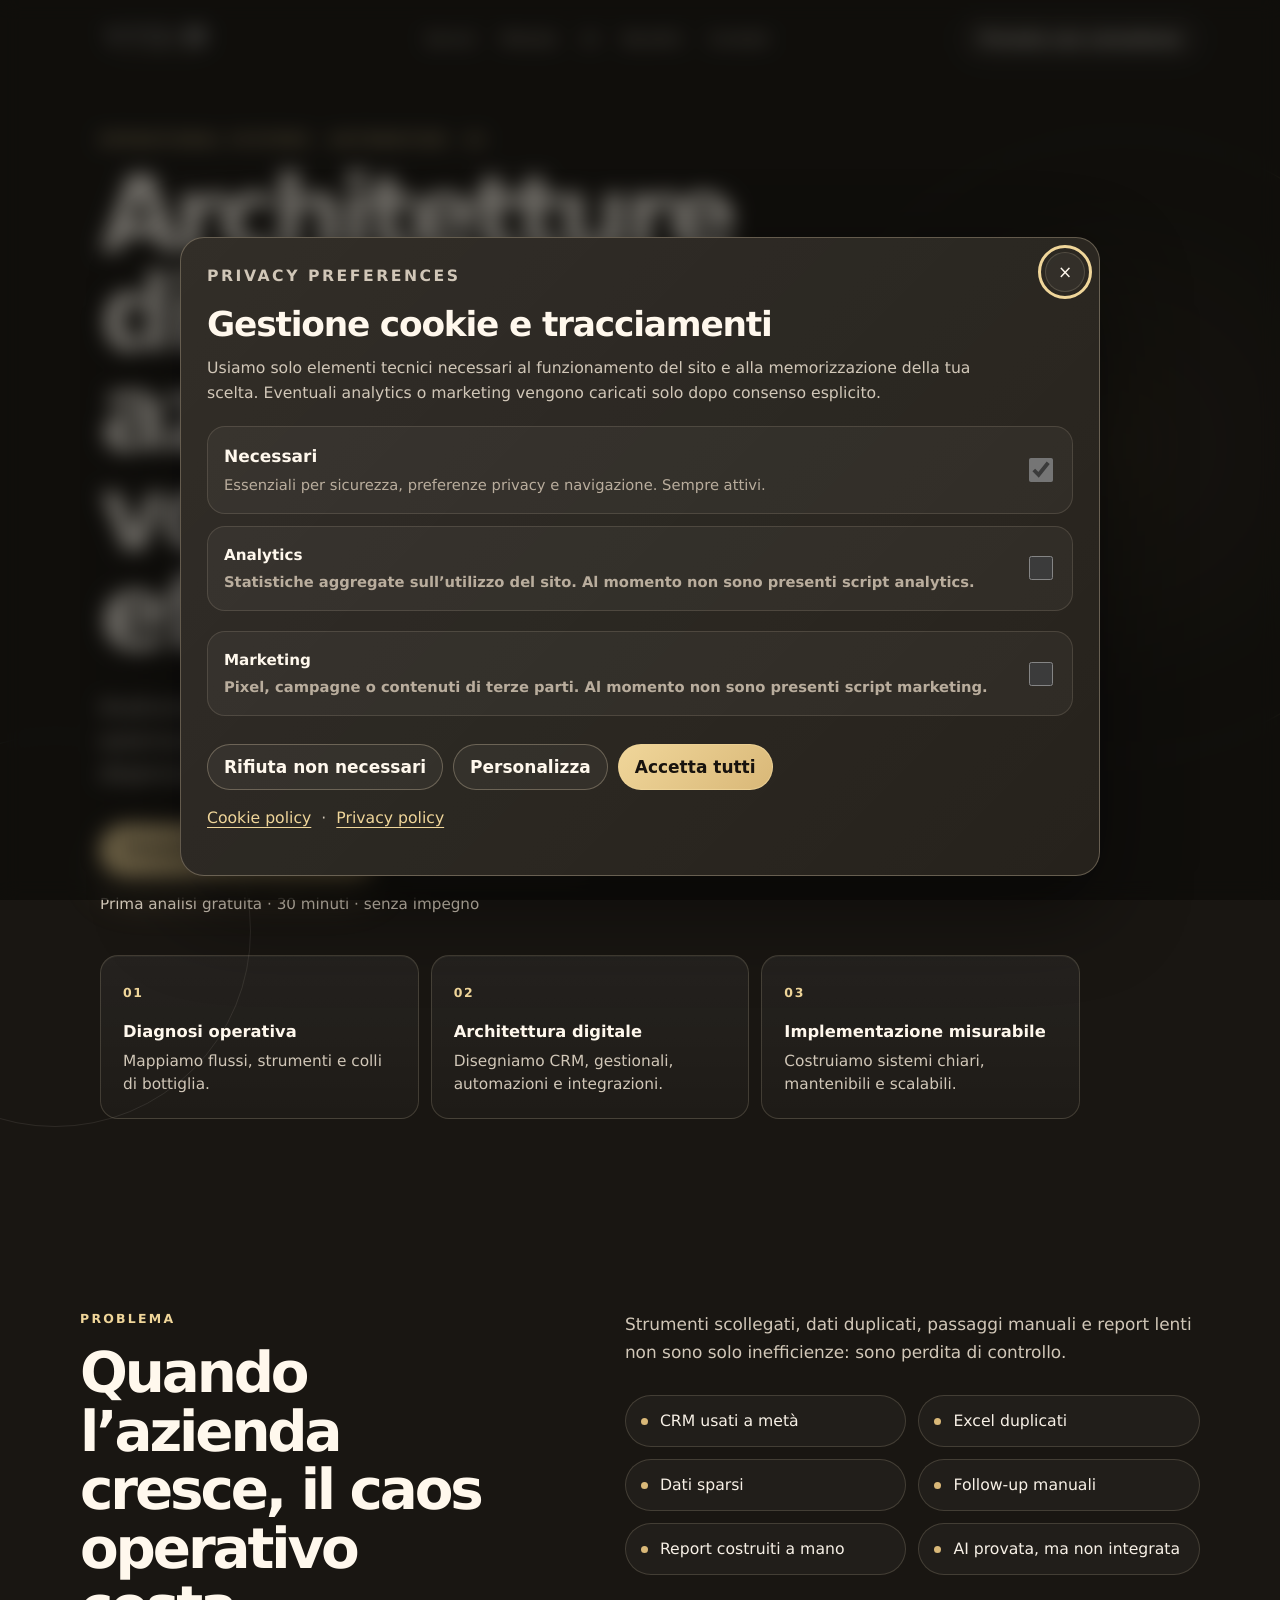
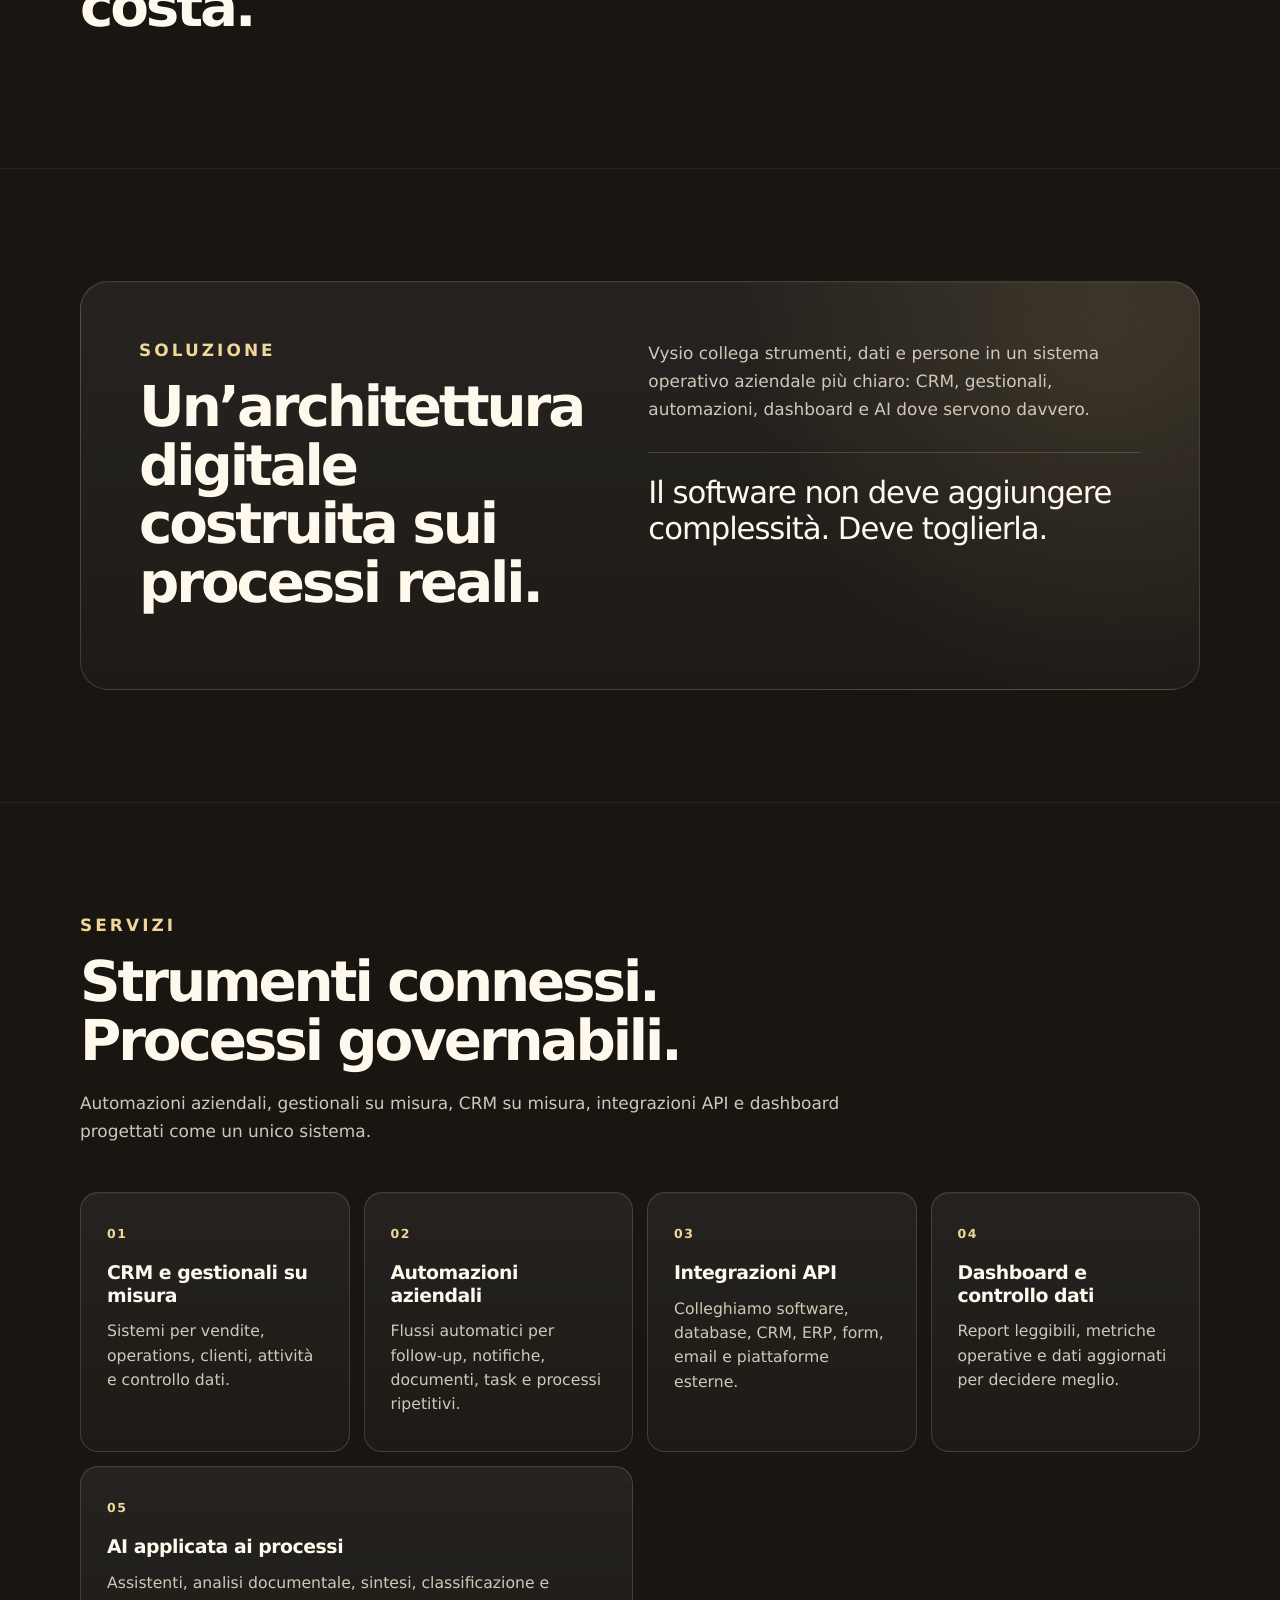
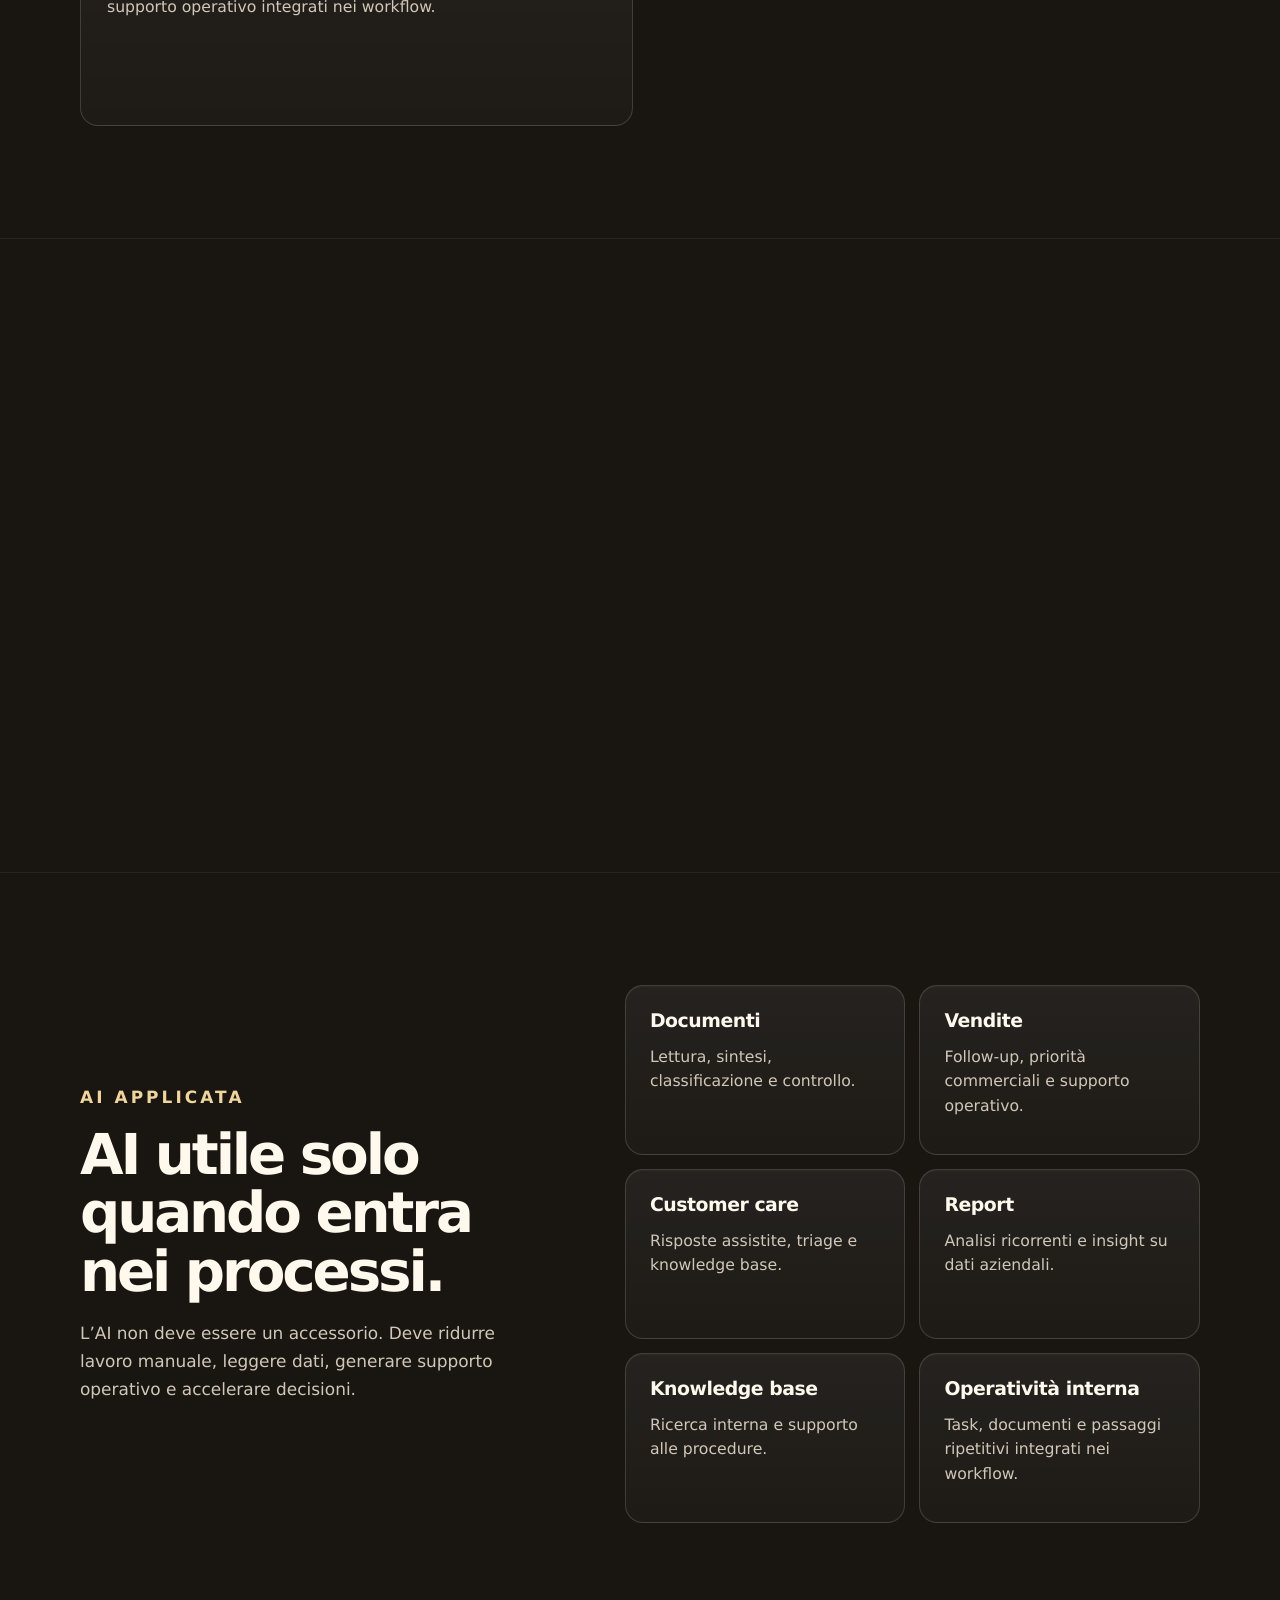
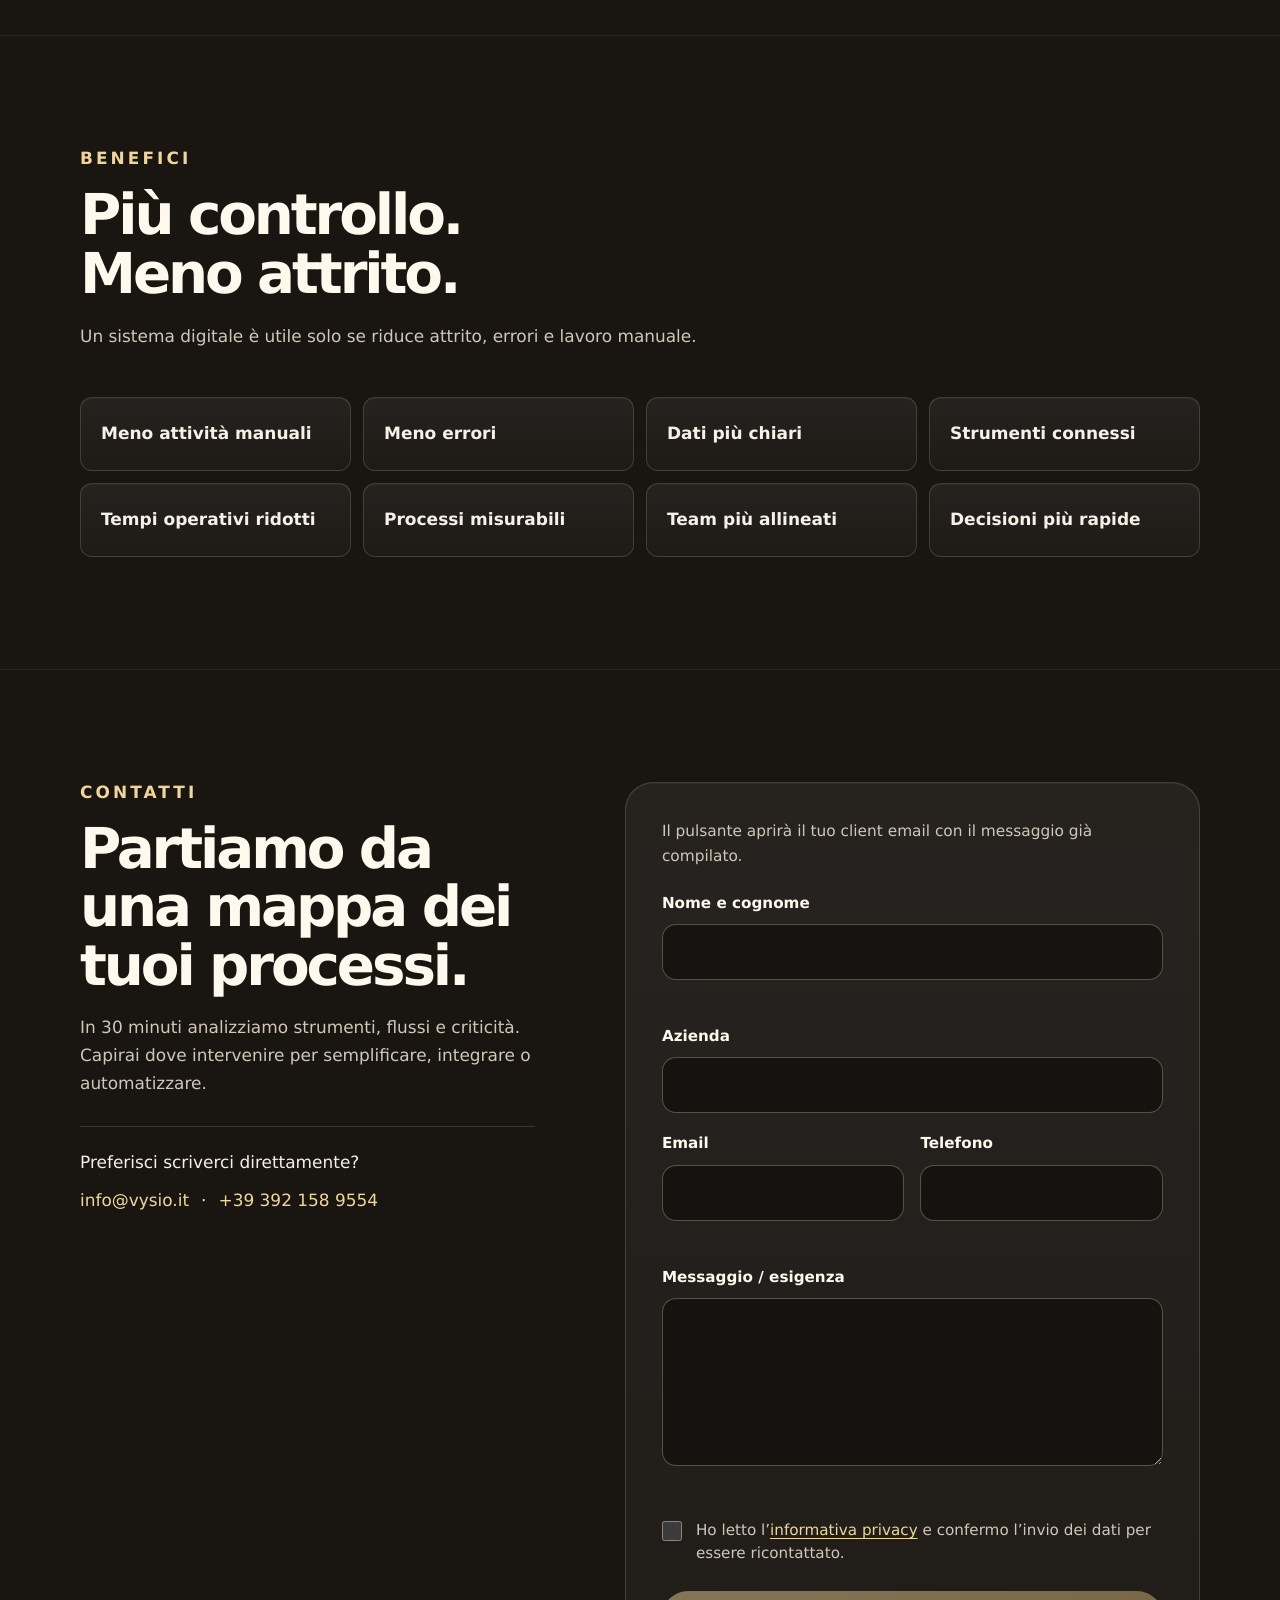
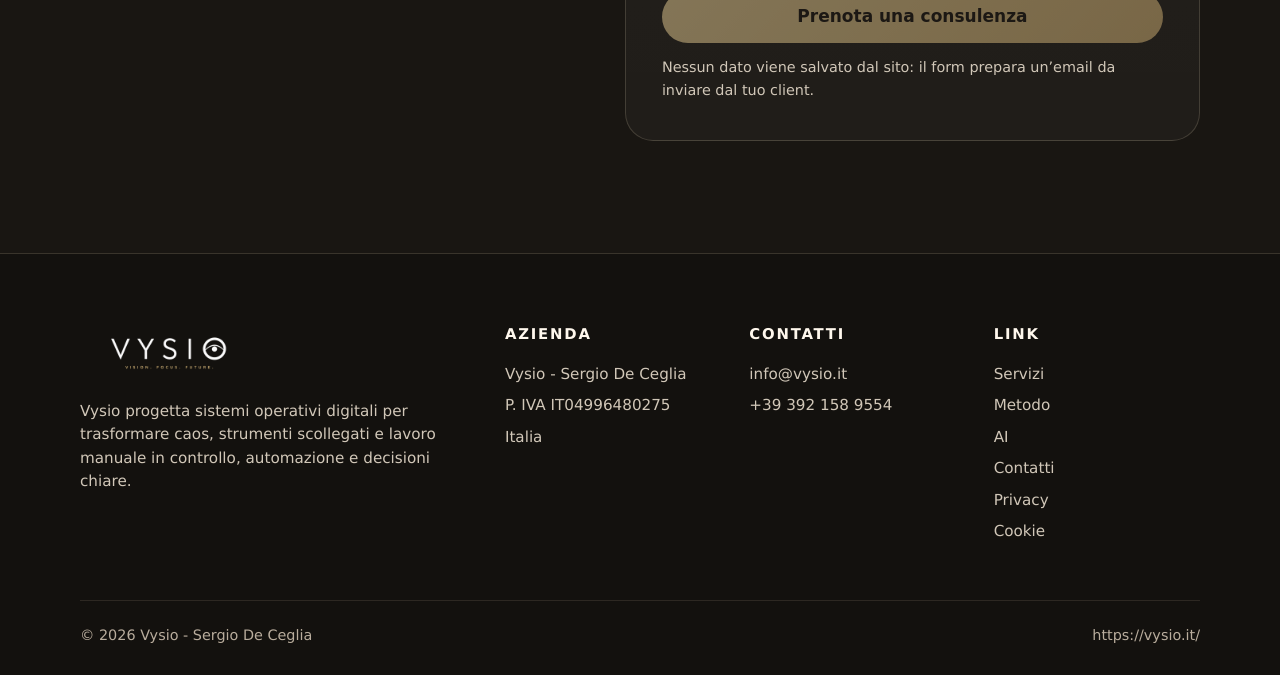
==== commit 8a05b814: "Add files via upload" ====
--- a/index.html
+++ b/index.html
@@ -365,7 +365,7 @@
 
           <label class="privacy-check" for="privacyConsent">
             <input id="privacyConsent" name="privacyConsent" type="checkbox" aria-describedby="privacyConsentError" required />
-            <span>Ho letto l’<a href="privacy.html">informativa privacy</a> e acconsento al trattamento dei dati per essere ricontattato.</span>
+            <span>Ho letto l’<a href="privacy.html">informativa privacy</a> e confermo l’invio dei dati per essere ricontattato.</span>
           </label>
           <span class="field-error" id="privacyConsentError"></span>
 
--- a/styles.css
+++ b/styles.css
@@ -1093,3 +1093,252 @@
   word-break: keep-all;
   overflow-wrap: normal;
 }
+
+
+/* Cookie consent */
+.cookie-consent[hidden],
+.cookie-preferences[hidden],
+.cookie-btn[hidden] {
+  display: none !important;
+}
+
+.cookie-consent {
+  position: fixed;
+  inset: 0;
+  z-index: 1000;
+  display: grid;
+  place-items: end center;
+  padding: 24px;
+  background: rgba(10, 9, 8, 0.56);
+}
+
+@supports ((backdrop-filter: blur(16px)) or (-webkit-backdrop-filter: blur(16px))) {
+  .cookie-consent {
+    backdrop-filter: blur(10px);
+    -webkit-backdrop-filter: blur(10px);
+  }
+}
+
+.cookie-consent__panel {
+  position: relative;
+  width: min(920px, 100%);
+  padding: 26px;
+  border: 1px solid var(--line-strong);
+  border-radius: 24px;
+  background:
+    linear-gradient(135deg, rgba(255, 255, 255, 0.075), rgba(255, 255, 255, 0.025)),
+    #211d17;
+  box-shadow: 0 32px 90px rgba(0, 0, 0, 0.48);
+}
+
+.cookie-consent__close {
+  position: absolute;
+  top: 14px;
+  right: 14px;
+  width: 40px;
+  height: 40px;
+  border: 1px solid var(--line);
+  border-radius: 999px;
+  color: var(--text-strong);
+  background: rgba(255, 255, 255, 0.04);
+  cursor: pointer;
+}
+
+.cookie-consent__eyebrow {
+  margin: 0 0 10px;
+  color: var(--accent-strong);
+  font-size: 0.74rem;
+  font-weight: 750;
+  letter-spacing: 0.16em;
+  text-transform: uppercase;
+}
+
+.cookie-consent h2 {
+  max-width: 760px;
+  margin: 0 0 12px;
+  color: var(--text-strong);
+  font-size: clamp(1.45rem, 3vw, 2.15rem);
+  line-height: 1.08;
+  letter-spacing: -0.035em;
+}
+
+.cookie-consent p {
+  max-width: 780px;
+  margin-bottom: 18px;
+  color: var(--muted);
+  font-size: 0.98rem;
+  line-height: 1.58;
+}
+
+.cookie-consent__details {
+  display: grid;
+  gap: 12px;
+  margin: 20px 0;
+}
+
+.cookie-consent__category {
+  display: grid;
+  grid-template-columns: 1fr auto;
+  gap: 18px;
+  align-items: center;
+  padding: 16px;
+  border: 1px solid rgba(227, 207, 178, 0.15);
+  border-radius: 18px;
+  background: rgba(255, 255, 255, 0.04);
+}
+
+.cookie-consent__category strong,
+.cookie-consent__category span {
+  display: block;
+}
+
+.cookie-consent__category strong {
+  margin-bottom: 4px;
+  color: var(--text-strong);
+}
+
+.cookie-consent__category span {
+  color: var(--muted-2);
+  font-size: 0.92rem;
+  line-height: 1.5;
+}
+
+.cookie-consent__category input {
+  width: 24px;
+  min-height: 24px;
+  accent-color: var(--accent);
+}
+
+.cookie-consent__actions {
+  display: flex;
+  flex-wrap: wrap;
+  gap: 10px;
+  align-items: center;
+}
+
+.cookie-btn,
+.cookie-preferences,
+.inline-policy-button {
+  display: inline-flex;
+  align-items: center;
+  justify-content: center;
+  min-height: 46px;
+  padding: 0 16px;
+  border-radius: 999px;
+  font-weight: 750;
+  cursor: pointer;
+  transition: transform 180ms ease, background 180ms ease, border-color 180ms ease;
+}
+
+.cookie-btn:hover,
+.cookie-preferences:hover,
+.inline-policy-button:hover { transform: translateY(-1px); }
+
+.cookie-btn--primary {
+  border: 1px solid rgba(240, 214, 154, 0.72);
+  color: #18130e;
+  background: linear-gradient(135deg, #f0d69a, #d9b878);
+}
+
+.cookie-btn--secondary,
+.cookie-btn--ghost,
+.inline-policy-button {
+  border: 1px solid var(--line-strong);
+  color: var(--text-strong);
+  background: rgba(255, 255, 255, 0.045);
+}
+
+.cookie-consent__links {
+  display: flex;
+  gap: 10px;
+  align-items: center;
+  margin: 16px 0 0;
+  font-size: 0.9rem;
+}
+
+.cookie-consent__links a {
+  color: var(--accent-strong);
+  text-decoration: underline;
+  text-underline-offset: 4px;
+}
+
+.cookie-preferences {
+  position: fixed;
+  left: 16px;
+  bottom: 16px;
+  z-index: 90;
+  min-height: 42px;
+  padding: 0 14px;
+  border: 1px solid rgba(227, 207, 178, 0.32);
+  color: var(--text-strong);
+  background: rgba(33, 29, 23, 0.86);
+  box-shadow: 0 12px 28px rgba(0, 0, 0, 0.24);
+}
+
+@supports ((backdrop-filter: blur(12px)) or (-webkit-backdrop-filter: blur(12px))) {
+  .cookie-preferences {
+    backdrop-filter: blur(12px);
+    -webkit-backdrop-filter: blur(12px);
+  }
+}
+
+.policy-table-wrap {
+  width: 100%;
+  overflow-x: auto;
+  margin: 22px 0 28px;
+  border: 1px solid rgba(227, 207, 178, 0.14);
+  border-radius: 18px;
+}
+
+.policy-table {
+  width: 100%;
+  border-collapse: collapse;
+  min-width: 720px;
+}
+
+.policy-table th,
+.policy-table td {
+  padding: 14px 16px;
+  border-bottom: 1px solid rgba(227, 207, 178, 0.12);
+  text-align: left;
+  vertical-align: top;
+}
+
+.policy-table th {
+  color: var(--text-strong);
+  background: rgba(255, 255, 255, 0.045);
+  font-size: 0.86rem;
+  letter-spacing: 0.08em;
+  text-transform: uppercase;
+}
+
+.policy-table td {
+  color: var(--muted);
+  font-size: 0.95rem;
+}
+
+.policy-table tr:last-child td { border-bottom: 0; }
+
+.inline-policy-button { margin-top: 8px; }
+
+@media (max-width: 840px) {
+  .cookie-consent {
+    place-items: end center;
+    padding: 12px;
+  }
+
+  .cookie-consent__panel {
+    max-height: calc(100vh - 24px);
+    overflow: auto;
+    padding: 22px;
+    border-radius: 22px;
+  }
+
+  .cookie-consent__actions {
+    display: grid;
+    grid-template-columns: 1fr;
+  }
+
+  .cookie-btn { width: 100%; }
+  .cookie-preferences { left: 12px; bottom: 12px; }
+}
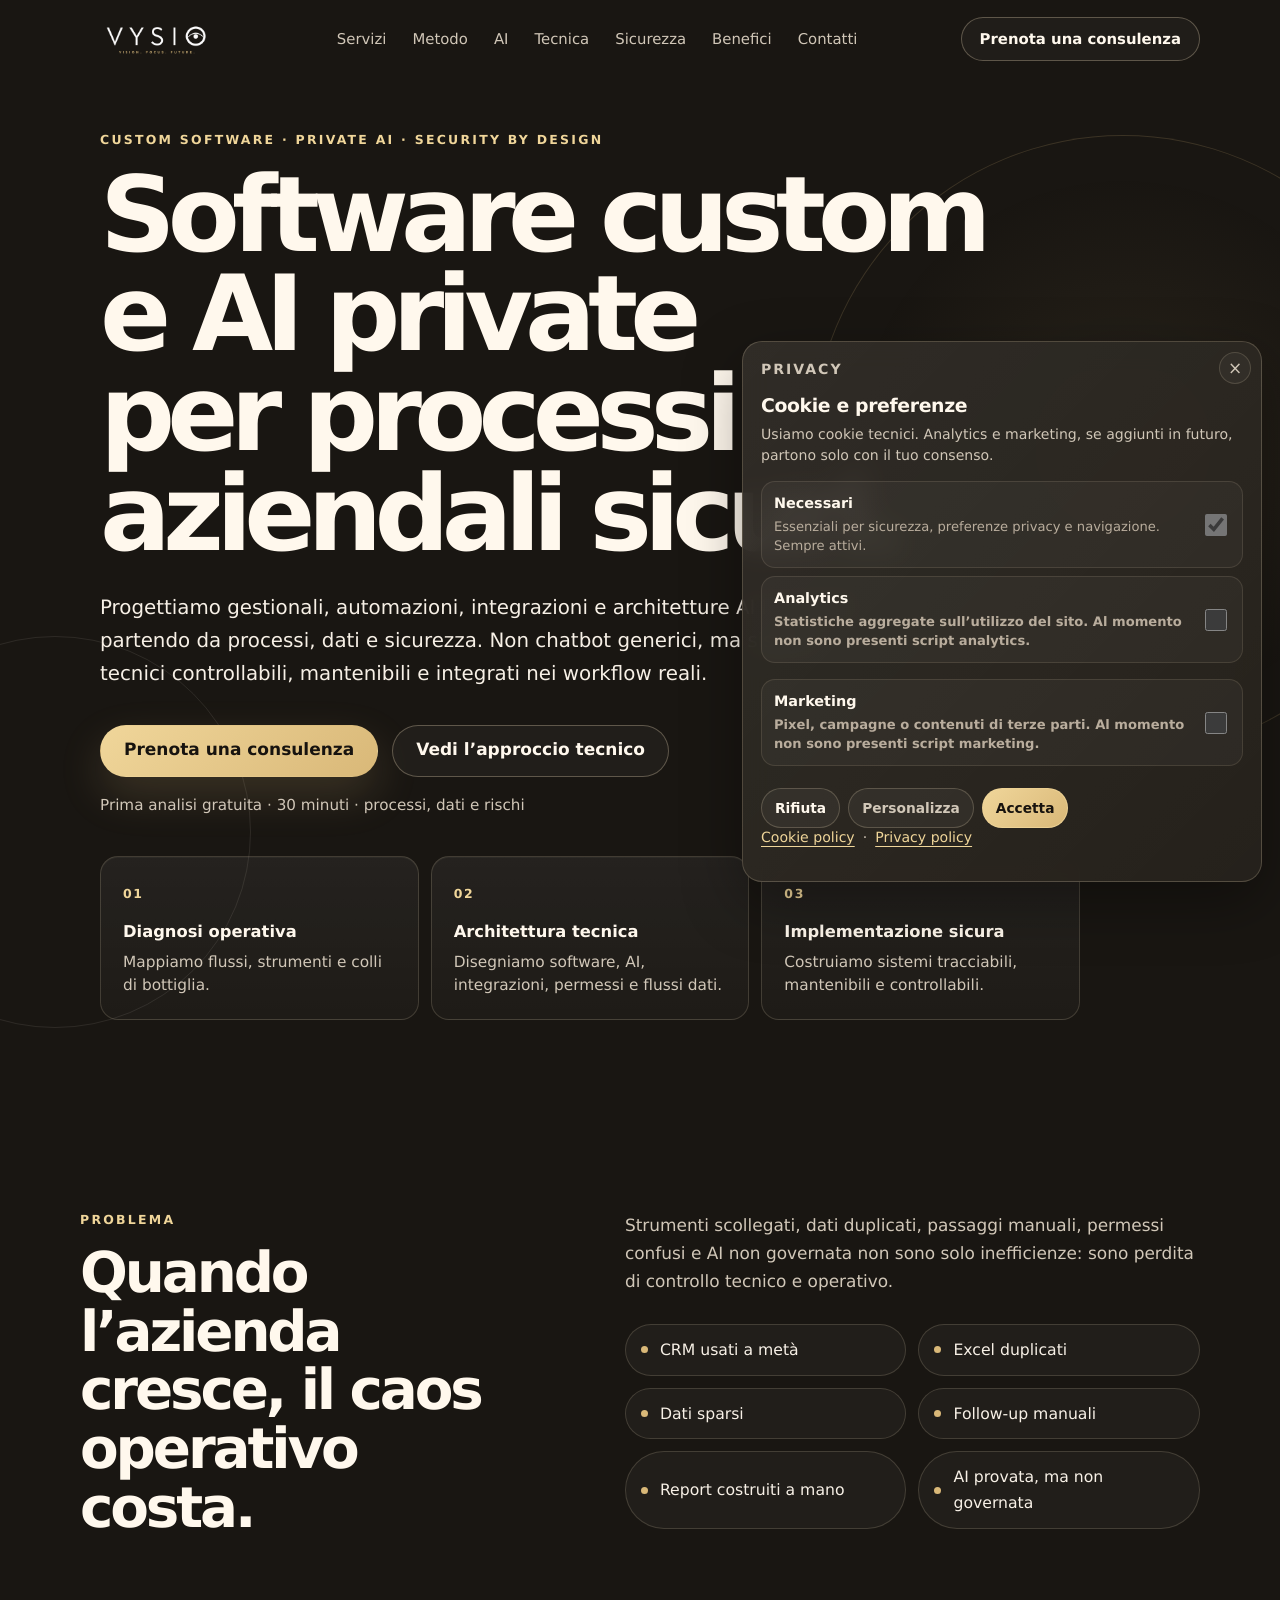
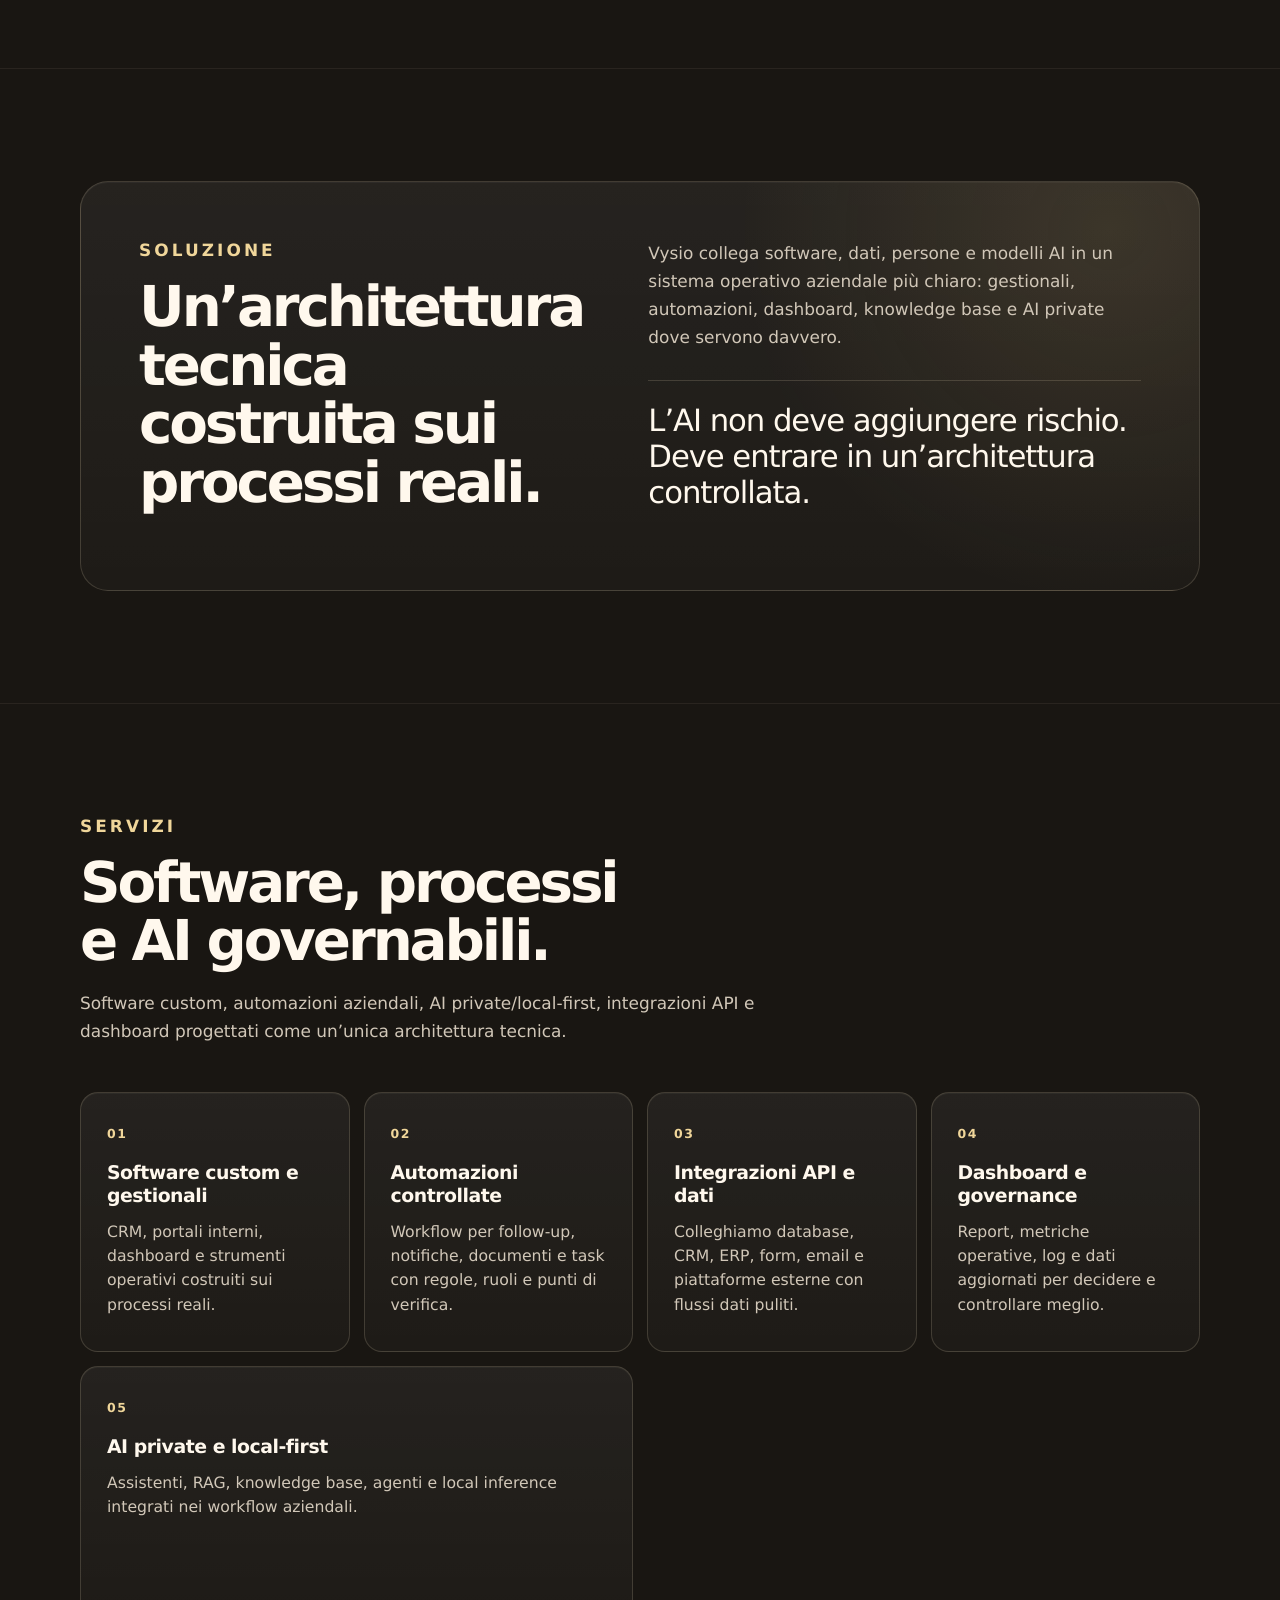
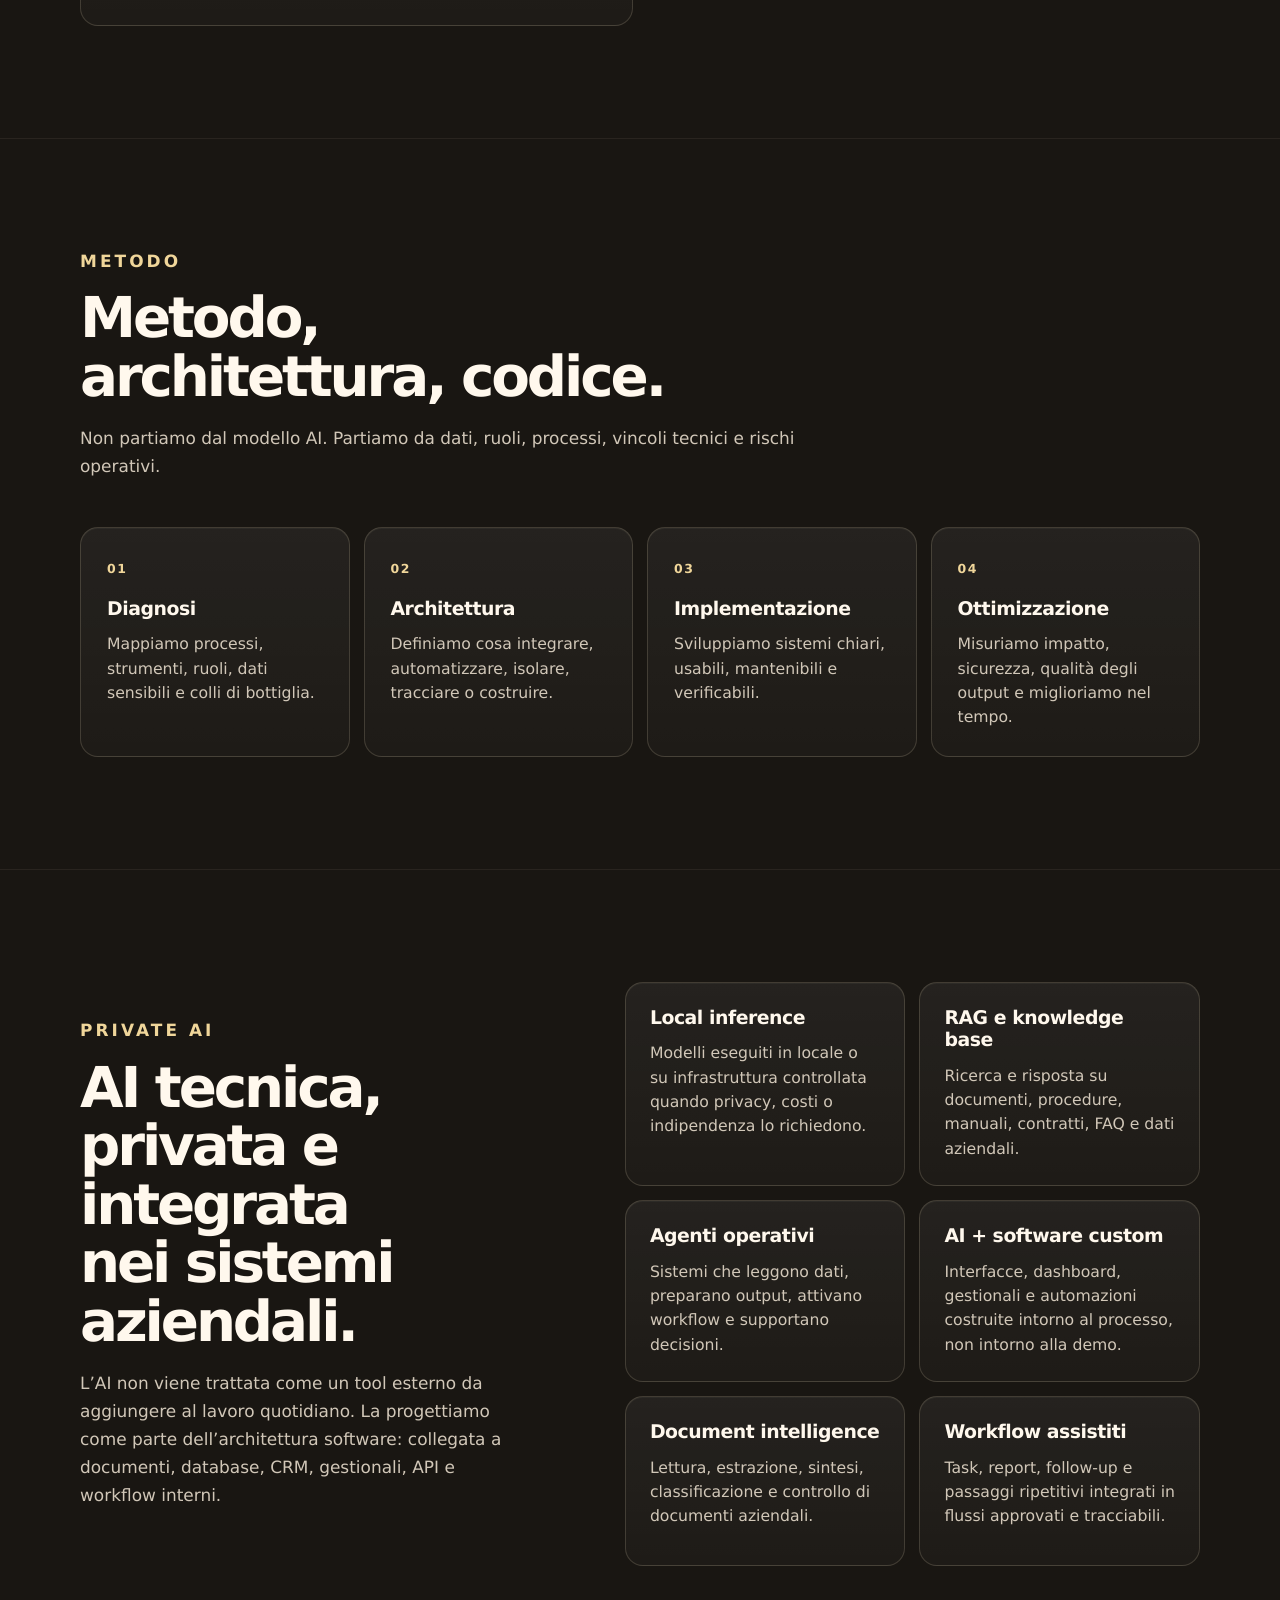
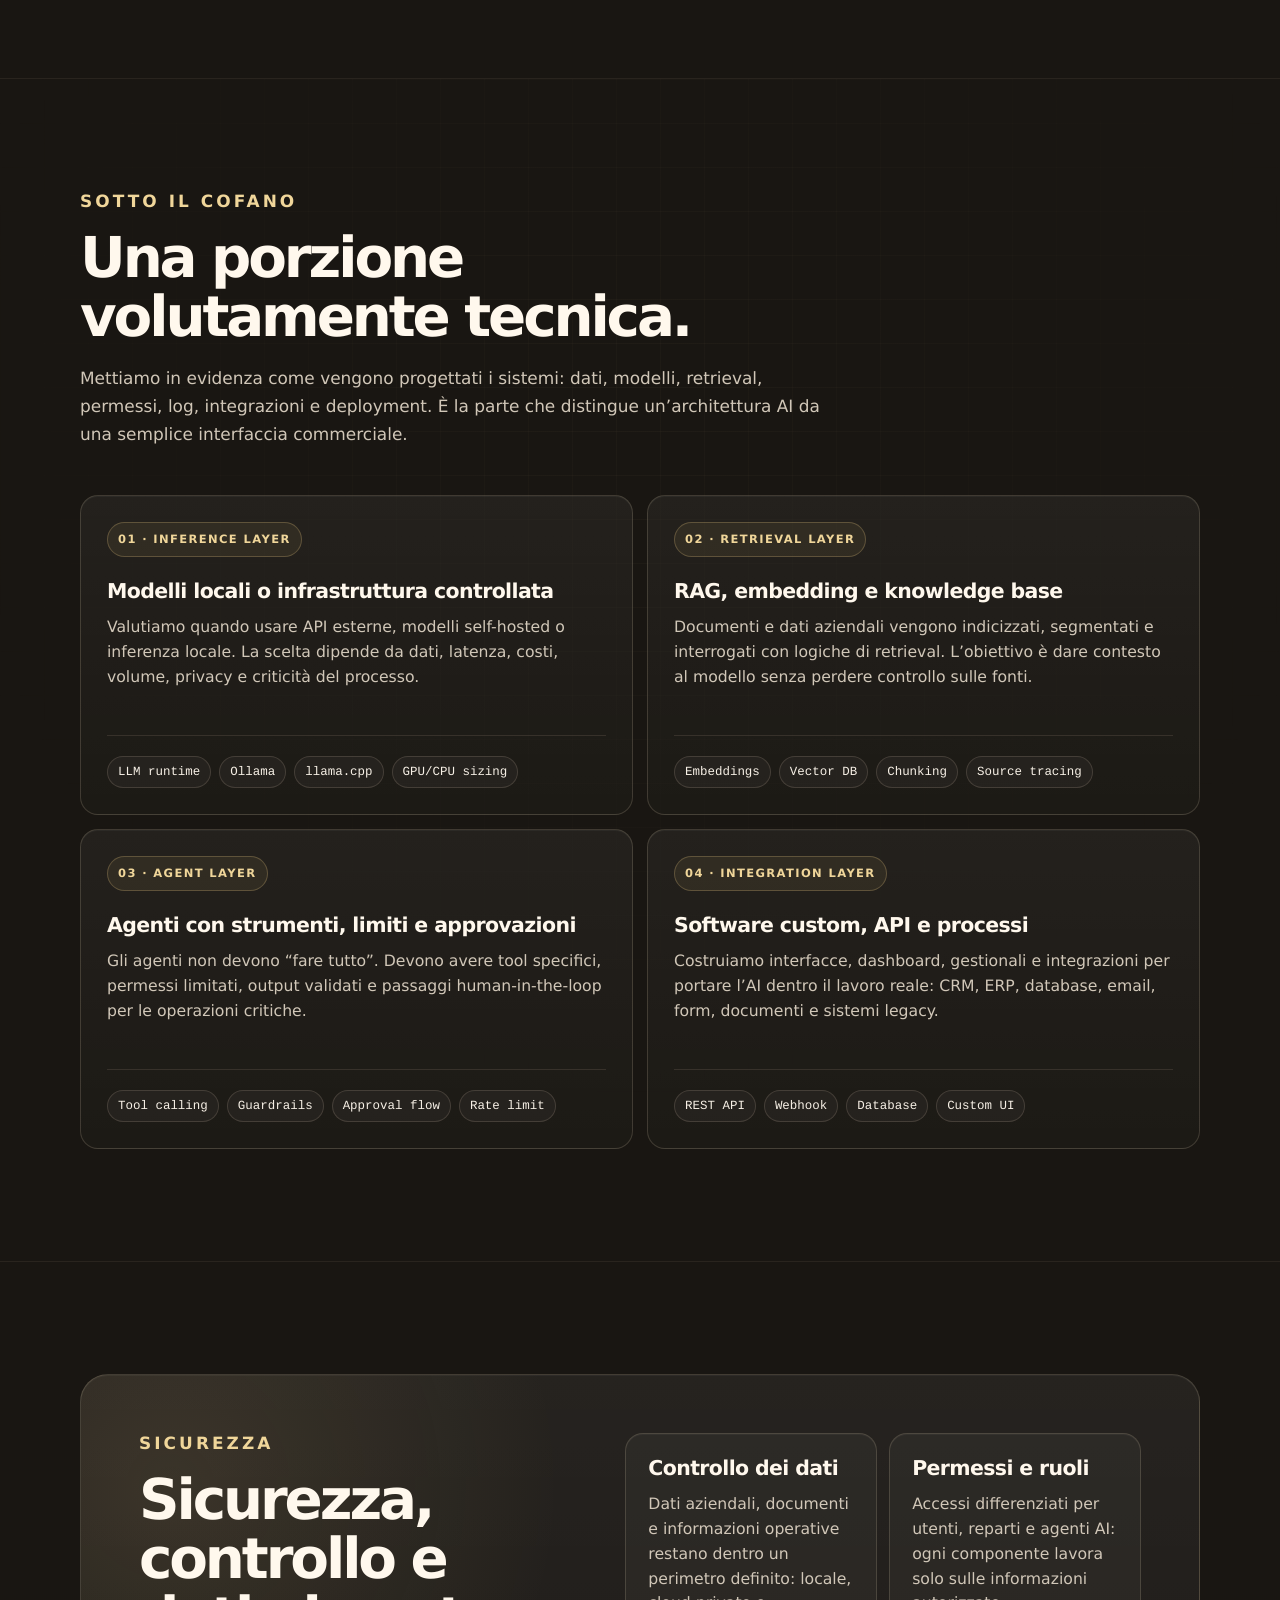
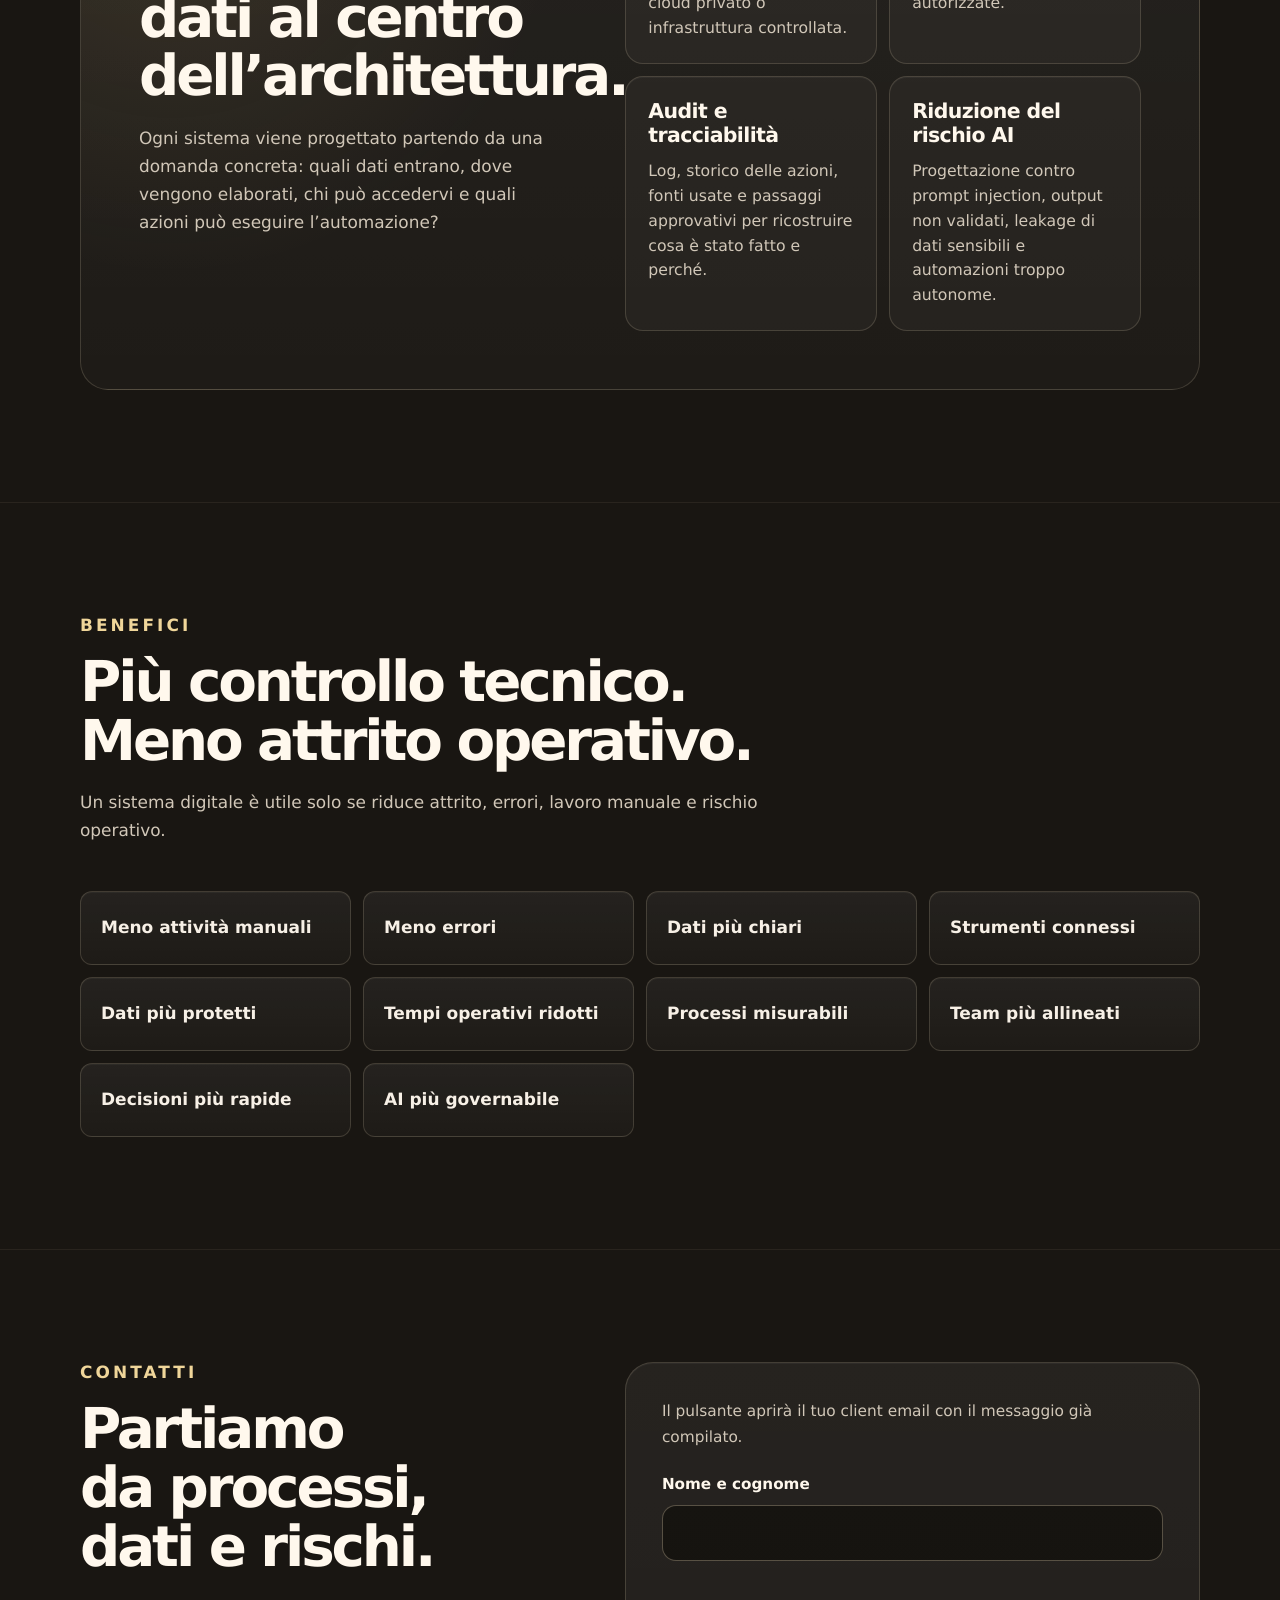
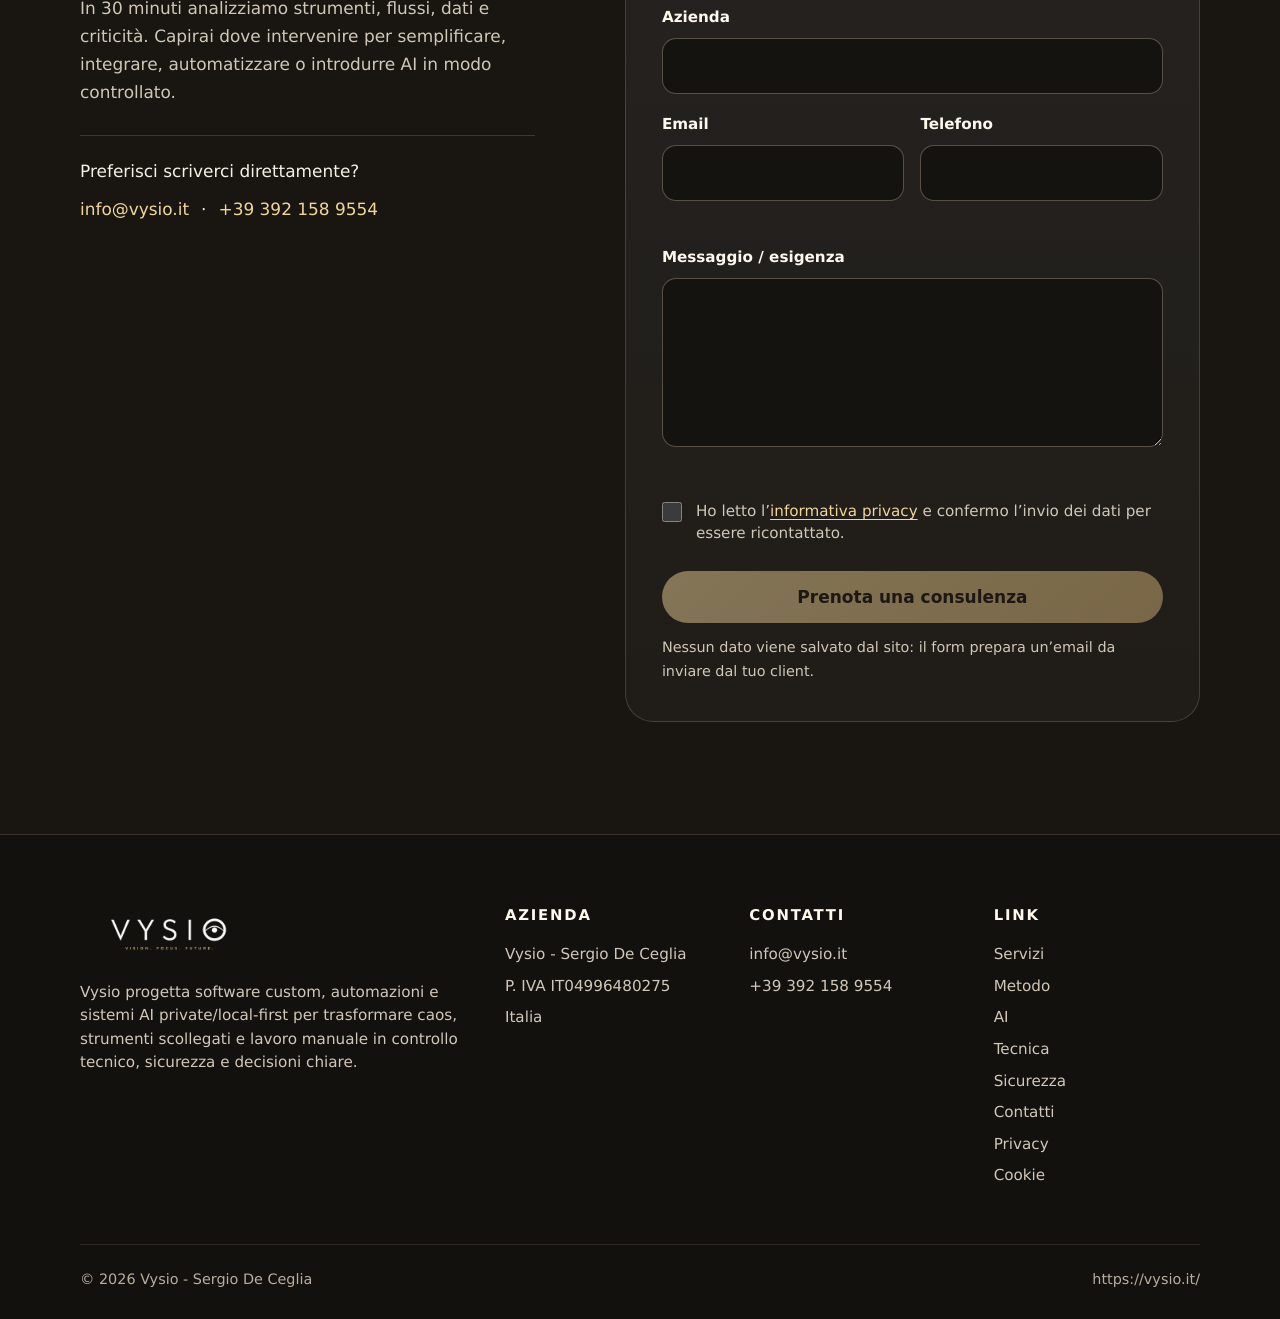
==== commit d84584f7: "Add files via upload" ====
--- a/index.html
+++ b/index.html
@@ -5,8 +5,8 @@
   <meta name="viewport" content="width=device-width, initial-scale=1, viewport-fit=cover" />
   <meta name="theme-color" content="#1a1713" />
   <meta name="color-scheme" content="dark" />
-  <title>Vysio | Automazioni aziendali, gestionali su misura e AI per processi</title>
-  <meta name="description" content="Vysio progetta CRM, gestionali, automazioni, integrazioni API, dashboard e AI applicata per aziende che vogliono più controllo sui processi." />
+  <title>Vysio | Software custom, AI private e automazioni sicure</title>
+  <meta name="description" content="Vysio progetta software custom, gestionali, automazioni e sistemi AI private/local-first per aziende che vogliono controllo su dati, processi e sicurezza." />
   <meta name="robots" content="index, follow, max-image-preview:large" />
   <link rel="canonical" href="https://vysio.it/" />
   <link rel="icon" href="favicon.svg" type="image/svg+xml" />
@@ -15,14 +15,14 @@
 
   <meta property="og:locale" content="it_IT" />
   <meta property="og:type" content="website" />
-  <meta property="og:title" content="Vysio | Automazioni aziendali, gestionali su misura e AI per processi" />
-  <meta property="og:description" content="Architetture digitali per processi, dati, automazione e AI applicata. Meno lavoro manuale, più controllo operativo." />
+  <meta property="og:title" content="Vysio | Software custom, AI private e automazioni sicure" />
+  <meta property="og:description" content="Software custom, automazioni e architetture AI private/local-first progettate con sicurezza, permessi e controllo dei dati." />
   <meta property="og:url" content="https://vysio.it/" />
   <meta property="og:site_name" content="Vysio" />
   <meta property="og:image" content="https://vysio.it/logo.png" />
   <meta name="twitter:card" content="summary_large_image" />
-  <meta name="twitter:title" content="Vysio | Automazioni aziendali, gestionali su misura e AI per processi" />
-  <meta name="twitter:description" content="CRM, gestionali, automazioni, integrazioni API, dashboard e AI applicata per processi aziendali più governabili." />
+  <meta name="twitter:title" content="Vysio | Software custom, AI private e automazioni sicure" />
+  <meta name="twitter:description" content="Software custom, gestionali, automazioni, integrazioni API e AI private/local-first per processi aziendali sicuri e controllabili." />
   <meta name="twitter:image" content="https://vysio.it/logo.png" />
 
   <script type="application/ld+json">
@@ -40,7 +40,7 @@
         "email": "info@vysio.it",
         "telephone": "+393921589554",
         "sameAs": [],
-        "description": "Vysio progetta sistemi operativi digitali per aziende: CRM, gestionali, automazioni aziendali, integrazioni API, dashboard e AI applicata ai processi."
+        "description": "Vysio progetta sistemi software e AI private/local-first per aziende: gestionali, automazioni, integrazioni API, dashboard, knowledge base e architetture sicure sui dati aziendali."
       },
       {
         "@type": "ProfessionalService",
@@ -60,7 +60,7 @@
           "addressCountry": "IT"
         },
         "priceRange": "€€€",
-        "description": "Consulenza digitale per PMI e aziende che vogliono ottimizzare processi aziendali, collegare strumenti, automatizzare workflow e rendere i dati più leggibili."
+        "description": "Consulenza tecnica per PMI e aziende che vogliono progettare software custom, automatizzare processi e integrare AI private/local-first con controllo su dati, permessi e sicurezza."
       },
       {
         "@type": "WebSite",
@@ -96,6 +96,8 @@
         <li><a href="#servizi">Servizi</a></li>
         <li><a href="#metodo">Metodo</a></li>
         <li><a href="#ai">AI</a></li>
+        <li><a href="#tecnica">Tecnica</a></li>
+        <li><a href="#sicurezza">Sicurezza</a></li>
         <li><a href="#benefici">Benefici</a></li>
         <li><a href="#contatti">Contatti</a></li>
       </ul>
@@ -107,6 +109,8 @@
       <a href="#servizi">Servizi</a>
       <a href="#metodo">Metodo</a>
       <a href="#ai">AI</a>
+      <a href="#tecnica">Tecnica</a>
+      <a href="#sicurezza">Sicurezza</a>
       <a href="#benefici">Benefici</a>
       <a href="#contatti">Contatti</a>
       <a class="mobile-menu__cta" href="#contatti">Prenota una consulenza</a>
@@ -116,18 +120,18 @@
   <main id="main">
     <section class="hero" id="top" aria-labelledby="heroTitle">
       <div class="container hero-inner">
-        <p class="eyebrow reveal">Operational systems · Automation · AI</p>
-
-        <h1 class="hero-title reveal" id="heroTitle">Architetture digitali per aziende che vogliono controllo, efficienza e scala.</h1>
-
-        <p class="hero-copy reveal">Analizziamo processi, strumenti e dati aziendali. Poi progettiamo gestionali, automazioni, integrazioni e AI applicata per ridurre attività manuali, errori e dispersione operativa.</p>
+        <p class="eyebrow reveal">Custom software · Private AI · Security by design</p>
+
+        <h1 class="hero-title reveal" id="heroTitle">Software custom e AI private per processi aziendali sicuri.</h1>
+
+        <p class="hero-copy reveal">Progettiamo gestionali, automazioni, integrazioni e architetture AI local-first partendo da processi, dati e sicurezza. Non chatbot generici, ma sistemi tecnici controllabili, mantenibili e integrati nei workflow reali.</p>
 
         <div class="hero-actions reveal" aria-label="Azioni principali">
           <a class="btn btn-primary" href="#contatti">Prenota una consulenza</a>
-          <a class="btn btn-secondary" href="#metodo">Scopri il metodo</a>
-        </div>
-
-        <p class="hero-note reveal">Prima analisi gratuita · 30 minuti · senza impegno</p>
+          <a class="btn btn-secondary" href="#tecnica">Vedi l’approccio tecnico</a>
+        </div>
+
+        <p class="hero-note reveal">Prima analisi gratuita · 30 minuti · processi, dati e rischi</p>
 
         <div class="hero-framework reveal" aria-label="Metodo Vysio in tre fasi">
           <article>
@@ -137,13 +141,13 @@
           </article>
           <article>
             <span>02</span>
-            <h3>Architettura digitale</h3>
-            <p>Disegniamo CRM, gestionali, automazioni e integrazioni.</p>
+            <h3>Architettura tecnica</h3>
+            <p>Disegniamo software, AI, integrazioni, permessi e flussi dati.</p>
           </article>
           <article>
             <span>03</span>
-            <h3>Implementazione misurabile</h3>
-            <p>Costruiamo sistemi chiari, mantenibili e scalabili.</p>
+            <h3>Implementazione sicura</h3>
+            <p>Costruiamo sistemi tracciabili, mantenibili e controllabili.</p>
           </article>
         </div>
       </div>
@@ -156,14 +160,14 @@
           <h2 id="problemTitle">Quando l’azienda cresce, il caos operativo costa.</h2>
         </div>
         <div class="section-body reveal">
-          <p>Strumenti scollegati, dati duplicati, passaggi manuali e report lenti non sono solo inefficienze: sono perdita di controllo.</p>
+          <p>Strumenti scollegati, dati duplicati, passaggi manuali, permessi confusi e AI non governata non sono solo inefficienze: sono perdita di controllo tecnico e operativo.</p>
           <ul class="compact-list" aria-label="Criticità operative frequenti">
             <li>CRM usati a metà</li>
             <li>Excel duplicati</li>
             <li>Dati sparsi</li>
             <li>Follow-up manuali</li>
             <li>Report costruiti a mano</li>
-            <li>AI provata, ma non integrata</li>
+            <li>AI provata, ma non governata</li>
           </ul>
         </div>
       </div>
@@ -173,11 +177,11 @@
       <div class="container solution-card reveal">
         <div>
           <p class="section-label">Soluzione</p>
-          <h2 id="solutionTitle">Un’architettura digitale costruita sui processi reali.</h2>
+          <h2 id="solutionTitle">Un’architettura tecnica costruita sui processi reali.</h2>
         </div>
         <div>
-          <p>Vysio collega strumenti, dati e persone in un sistema operativo aziendale più chiaro: CRM, gestionali, automazioni, dashboard e AI dove servono davvero.</p>
-          <p class="statement">Il software non deve aggiungere complessità. Deve toglierla.</p>
+          <p>Vysio collega software, dati, persone e modelli AI in un sistema operativo aziendale più chiaro: gestionali, automazioni, dashboard, knowledge base e AI private dove servono davvero.</p>
+          <p class="statement">L’AI non deve aggiungere rischio. Deve entrare in un’architettura controllata.</p>
         </div>
       </div>
     </section>
@@ -186,34 +190,34 @@
       <div class="container">
         <div class="section-intro reveal">
           <p class="section-label">Servizi</p>
-          <h2 id="servicesTitle">Strumenti connessi. Processi governabili.</h2>
-          <p>Automazioni aziendali, gestionali su misura, CRM su misura, integrazioni API e dashboard progettati come un unico sistema.</p>
+          <h2 id="servicesTitle">Software, processi e AI governabili.</h2>
+          <p>Software custom, automazioni aziendali, AI private/local-first, integrazioni API e dashboard progettati come un’unica architettura tecnica.</p>
         </div>
         <div class="cards-grid">
           <article class="service-card reveal">
             <span class="card-number">01</span>
-            <h3>CRM e gestionali su misura</h3>
-            <p>Sistemi per vendite, operations, clienti, attività e controllo dati.</p>
+            <h3>Software custom e gestionali</h3>
+            <p>CRM, portali interni, dashboard e strumenti operativi costruiti sui processi reali.</p>
           </article>
           <article class="service-card reveal">
             <span class="card-number">02</span>
-            <h3>Automazioni aziendali</h3>
-            <p>Flussi automatici per follow-up, notifiche, documenti, task e processi ripetitivi.</p>
+            <h3>Automazioni controllate</h3>
+            <p>Workflow per follow-up, notifiche, documenti e task con regole, ruoli e punti di verifica.</p>
           </article>
           <article class="service-card reveal">
             <span class="card-number">03</span>
-            <h3>Integrazioni API</h3>
-            <p>Colleghiamo software, database, CRM, ERP, form, email e piattaforme esterne.</p>
+            <h3>Integrazioni API e dati</h3>
+            <p>Colleghiamo database, CRM, ERP, form, email e piattaforme esterne con flussi dati puliti.</p>
           </article>
           <article class="service-card reveal">
             <span class="card-number">04</span>
-            <h3>Dashboard e controllo dati</h3>
-            <p>Report leggibili, metriche operative e dati aggiornati per decidere meglio.</p>
+            <h3>Dashboard e governance</h3>
+            <p>Report, metriche operative, log e dati aggiornati per decidere e controllare meglio.</p>
           </article>
           <article class="service-card reveal service-card--wide">
             <span class="card-number">05</span>
-            <h3>AI applicata ai processi</h3>
-            <p>Assistenti, analisi documentale, sintesi, classificazione e supporto operativo integrati nei workflow.</p>
+            <h3>AI private e local-first</h3>
+            <p>Assistenti, RAG, knowledge base, agenti e local inference integrati nei workflow aziendali.</p>
           </article>
         </div>
       </div>
@@ -223,36 +227,36 @@
       <div class="container">
         <div class="section-intro reveal">
           <p class="section-label">Metodo</p>
-          <h2 id="methodTitle">Metodo prima del codice.</h2>
-          <p>Non partiamo dal software. Partiamo da come lavora l’azienda.</p>
+          <h2 id="methodTitle">Metodo, architettura, codice.</h2>
+          <p>Non partiamo dal modello AI. Partiamo da dati, ruoli, processi, vincoli tecnici e rischi operativi.</p>
         </div>
         <ol class="method-list">
           <li class="method-step reveal">
             <span>01</span>
             <div>
               <h3>Diagnosi</h3>
-              <p>Mappiamo processi, strumenti, ruoli e colli di bottiglia.</p>
+              <p>Mappiamo processi, strumenti, ruoli, dati sensibili e colli di bottiglia.</p>
             </div>
           </li>
           <li class="method-step reveal">
             <span>02</span>
             <div>
               <h3>Architettura</h3>
-              <p>Definiamo cosa integrare, automatizzare, eliminare o costruire.</p>
+              <p>Definiamo cosa integrare, automatizzare, isolare, tracciare o costruire.</p>
             </div>
           </li>
           <li class="method-step reveal">
             <span>03</span>
             <div>
               <h3>Implementazione</h3>
-              <p>Sviluppiamo sistemi chiari, usabili e mantenibili.</p>
+              <p>Sviluppiamo sistemi chiari, usabili, mantenibili e verificabili.</p>
             </div>
           </li>
           <li class="method-step reveal">
             <span>04</span>
             <div>
               <h3>Ottimizzazione</h3>
-              <p>Misuriamo l’impatto e miglioriamo nel tempo.</p>
+              <p>Misuriamo impatto, sicurezza, qualità degli output e miglioriamo nel tempo.</p>
             </div>
           </li>
         </ol>
@@ -262,34 +266,110 @@
     <section class="section ai" id="ai" aria-labelledby="aiTitle">
       <div class="container ai-layout">
         <div class="ai-copy reveal">
-          <p class="section-label">AI applicata</p>
-          <h2 id="aiTitle">AI utile solo quando entra nei processi.</h2>
-          <p>L’AI non deve essere un accessorio. Deve ridurre lavoro manuale, leggere dati, generare supporto operativo e accelerare decisioni.</p>
+          <p class="section-label">Private AI</p>
+          <h2 id="aiTitle">AI tecnica, privata e integrata nei sistemi aziendali.</h2>
+          <p>L’AI non viene trattata come un tool esterno da aggiungere al lavoro quotidiano. La progettiamo come parte dell’architettura software: collegata a documenti, database, CRM, gestionali, API e workflow interni.</p>
         </div>
         <div class="ai-examples reveal" aria-label="Aree di applicazione AI">
           <article>
-            <h3>Documenti</h3>
-            <p>Lettura, sintesi, classificazione e controllo.</p>
-          </article>
-          <article>
-            <h3>Vendite</h3>
-            <p>Follow-up, priorità commerciali e supporto operativo.</p>
-          </article>
-          <article>
-            <h3>Customer care</h3>
-            <p>Risposte assistite, triage e knowledge base.</p>
-          </article>
-          <article>
-            <h3>Report</h3>
-            <p>Analisi ricorrenti e insight su dati aziendali.</p>
-          </article>
-          <article>
-            <h3>Knowledge base</h3>
-            <p>Ricerca interna e supporto alle procedure.</p>
-          </article>
-          <article>
-            <h3>Operatività interna</h3>
-            <p>Task, documenti e passaggi ripetitivi integrati nei workflow.</p>
+            <h3>Local inference</h3>
+            <p>Modelli eseguiti in locale o su infrastruttura controllata quando privacy, costi o indipendenza lo richiedono.</p>
+          </article>
+          <article>
+            <h3>RAG e knowledge base</h3>
+            <p>Ricerca e risposta su documenti, procedure, manuali, contratti, FAQ e dati aziendali.</p>
+          </article>
+          <article>
+            <h3>Agenti operativi</h3>
+            <p>Sistemi che leggono dati, preparano output, attivano workflow e supportano decisioni.</p>
+          </article>
+          <article>
+            <h3>AI + software custom</h3>
+            <p>Interfacce, dashboard, gestionali e automazioni costruite intorno al processo, non intorno alla demo.</p>
+          </article>
+          <article>
+            <h3>Document intelligence</h3>
+            <p>Lettura, estrazione, sintesi, classificazione e controllo di documenti aziendali.</p>
+          </article>
+          <article>
+            <h3>Workflow assistiti</h3>
+            <p>Task, report, follow-up e passaggi ripetitivi integrati in flussi approvati e tracciabili.</p>
+          </article>
+        </div>
+      </div>
+    </section>
+
+    <section class="section technical" id="tecnica" aria-labelledby="technicalTitle">
+      <div class="container technical-layout">
+        <div class="section-intro reveal">
+          <p class="section-label">Sotto il cofano</p>
+          <h2 id="technicalTitle">Una porzione volutamente tecnica.</h2>
+          <p>Mettiamo in evidenza come vengono progettati i sistemi: dati, modelli, retrieval, permessi, log, integrazioni e deployment. È la parte che distingue un’architettura AI da una semplice interfaccia commerciale.</p>
+        </div>
+
+        <div class="technical-grid" aria-label="Componenti tecniche dell’architettura">
+          <article class="technical-card reveal">
+            <span class="tech-tag">01 · Inference layer</span>
+            <h3>Modelli locali o infrastruttura controllata</h3>
+            <p>Valutiamo quando usare API esterne, modelli self-hosted o inferenza locale. La scelta dipende da dati, latenza, costi, volume, privacy e criticità del processo.</p>
+            <div class="tech-stack" aria-label="Esempi di stack inference">
+              <span>LLM runtime</span><span>Ollama</span><span>llama.cpp</span><span>GPU/CPU sizing</span>
+            </div>
+          </article>
+
+          <article class="technical-card reveal">
+            <span class="tech-tag">02 · Retrieval layer</span>
+            <h3>RAG, embedding e knowledge base</h3>
+            <p>Documenti e dati aziendali vengono indicizzati, segmentati e interrogati con logiche di retrieval. L’obiettivo è dare contesto al modello senza perdere controllo sulle fonti.</p>
+            <div class="tech-stack" aria-label="Esempi di stack retrieval">
+              <span>Embeddings</span><span>Vector DB</span><span>Chunking</span><span>Source tracing</span>
+            </div>
+          </article>
+
+          <article class="technical-card reveal">
+            <span class="tech-tag">03 · Agent layer</span>
+            <h3>Agenti con strumenti, limiti e approvazioni</h3>
+            <p>Gli agenti non devono “fare tutto”. Devono avere tool specifici, permessi limitati, output validati e passaggi human-in-the-loop per le operazioni critiche.</p>
+            <div class="tech-stack" aria-label="Esempi di stack agenti">
+              <span>Tool calling</span><span>Guardrails</span><span>Approval flow</span><span>Rate limit</span>
+            </div>
+          </article>
+
+          <article class="technical-card reveal">
+            <span class="tech-tag">04 · Integration layer</span>
+            <h3>Software custom, API e processi</h3>
+            <p>Costruiamo interfacce, dashboard, gestionali e integrazioni per portare l’AI dentro il lavoro reale: CRM, ERP, database, email, form, documenti e sistemi legacy.</p>
+            <div class="tech-stack" aria-label="Esempi di stack integrazione">
+              <span>REST API</span><span>Webhook</span><span>Database</span><span>Custom UI</span>
+            </div>
+          </article>
+        </div>
+      </div>
+    </section>
+
+    <section class="section security" id="sicurezza" aria-labelledby="securityTitle">
+      <div class="container security-card reveal">
+        <div>
+          <p class="section-label">Sicurezza</p>
+          <h2 id="securityTitle">Sicurezza, controllo e dati al centro dell’architettura.</h2>
+          <p>Ogni sistema viene progettato partendo da una domanda concreta: quali dati entrano, dove vengono elaborati, chi può accedervi e quali azioni può eseguire l’automazione?</p>
+        </div>
+        <div class="security-list" aria-label="Principi di sicurezza">
+          <article>
+            <h3>Controllo dei dati</h3>
+            <p>Dati aziendali, documenti e informazioni operative restano dentro un perimetro definito: locale, cloud privato o infrastruttura controllata.</p>
+          </article>
+          <article>
+            <h3>Permessi e ruoli</h3>
+            <p>Accessi differenziati per utenti, reparti e agenti AI: ogni componente lavora solo sulle informazioni autorizzate.</p>
+          </article>
+          <article>
+            <h3>Audit e tracciabilità</h3>
+            <p>Log, storico delle azioni, fonti usate e passaggi approvativi per ricostruire cosa è stato fatto e perché.</p>
+          </article>
+          <article>
+            <h3>Riduzione del rischio AI</h3>
+            <p>Progettazione contro prompt injection, output non validati, leakage di dati sensibili e automazioni troppo autonome.</p>
           </article>
         </div>
       </div>
@@ -299,18 +379,20 @@
       <div class="container">
         <div class="section-intro reveal">
           <p class="section-label">Benefici</p>
-          <h2 id="benefitsTitle">Più controllo. Meno attrito.</h2>
-          <p>Un sistema digitale è utile solo se riduce attrito, errori e lavoro manuale.</p>
+          <h2 id="benefitsTitle">Più controllo tecnico. Meno attrito operativo.</h2>
+          <p>Un sistema digitale è utile solo se riduce attrito, errori, lavoro manuale e rischio operativo.</p>
         </div>
         <div class="benefits-grid" aria-label="Benefici operativi">
           <div class="benefit reveal">Meno attività manuali</div>
           <div class="benefit reveal">Meno errori</div>
           <div class="benefit reveal">Dati più chiari</div>
           <div class="benefit reveal">Strumenti connessi</div>
+          <div class="benefit reveal">Dati più protetti</div>
           <div class="benefit reveal">Tempi operativi ridotti</div>
           <div class="benefit reveal">Processi misurabili</div>
           <div class="benefit reveal">Team più allineati</div>
           <div class="benefit reveal">Decisioni più rapide</div>
+          <div class="benefit reveal">AI più governabile</div>
         </div>
       </div>
     </section>
@@ -319,8 +401,8 @@
       <div class="container contact-layout">
         <div class="contact-copy reveal">
           <p class="section-label">Contatti</p>
-          <h2 id="contactTitle">Partiamo da una mappa dei tuoi processi.</h2>
-          <p>In 30 minuti analizziamo strumenti, flussi e criticità. Capirai dove intervenire per semplificare, integrare o automatizzare.</p>
+          <h2 id="contactTitle">Partiamo da processi, dati e rischi.</h2>
+          <p>In 30 minuti analizziamo strumenti, flussi, dati e criticità. Capirai dove intervenire per semplificare, integrare, automatizzare o introdurre AI in modo controllato.</p>
           <p class="direct-contact">
             <span>Preferisci scriverci direttamente?</span>
             <span class="direct-contact-links">
@@ -382,7 +464,7 @@
         <a class="brand footer-brand" href="#top" aria-label="Vysio — torna all'inizio">
           <img class="brand-logo" src="logo.png" alt="Logo Vysio" width="900" height="300" loading="lazy" decoding="async" />
         </a>
-        <p>Vysio progetta sistemi operativi digitali per trasformare caos, strumenti scollegati e lavoro manuale in controllo, automazione e decisioni chiare.</p>
+        <p>Vysio progetta software custom, automazioni e sistemi AI private/local-first per trasformare caos, strumenti scollegati e lavoro manuale in controllo tecnico, sicurezza e decisioni chiare.</p>
       </div>
       <div>
         <h2 class="footer-title">Azienda</h2>
@@ -400,6 +482,8 @@
         <a href="#servizi">Servizi</a>
         <a href="#metodo">Metodo</a>
         <a href="#ai">AI</a>
+        <a href="#tecnica">Tecnica</a>
+        <a href="#sicurezza">Sicurezza</a>
         <a href="#contatti">Contatti</a>
         <a href="privacy.html">Privacy</a>
         <a href="cookie.html">Cookie</a>
--- a/styles.css
+++ b/styles.css
@@ -401,7 +401,10 @@
 .method-step,
 .solution-card,
 .contact-form,
-.policy-card {
+.policy-card,
+.technical-card,
+.security-card,
+.security-list article {
   border: 1px solid var(--line);
   background: linear-gradient(180deg, rgba(255, 255, 255, 0.055), rgba(255, 255, 255, 0.025));
   box-shadow: 0 1px 0 rgba(255, 255, 255, 0.04) inset;
@@ -469,6 +472,7 @@
 .solution-card p,
 .section-intro p,
 .ai-copy p,
+.security-card p,
 .contact-copy p,
 .policy-card p {
   font-size: 1.06rem;
@@ -607,6 +611,132 @@
   min-height: 170px;
   padding: 24px;
   border-radius: var(--radius-md);
+}
+
+/* Technical architecture */
+.technical {
+  overflow: hidden;
+}
+
+.technical::before {
+  content: "";
+  position: absolute;
+  inset: 0;
+  pointer-events: none;
+  background:
+    linear-gradient(rgba(240, 214, 154, 0.035) 1px, transparent 1px),
+    linear-gradient(90deg, rgba(240, 214, 154, 0.028) 1px, transparent 1px);
+  background-size: 44px 44px;
+  mask-image: radial-gradient(circle at 50% 28%, #000 0%, transparent 68%);
+}
+
+.technical-layout {
+  position: relative;
+  z-index: 1;
+}
+
+.technical-grid {
+  display: grid;
+  grid-template-columns: repeat(2, minmax(0, 1fr));
+  gap: 14px;
+}
+
+.technical-card {
+  min-height: 320px;
+  display: flex;
+  flex-direction: column;
+  padding: 26px;
+  border-radius: var(--radius-md);
+  background:
+    linear-gradient(180deg, rgba(255, 255, 255, 0.055), rgba(255, 255, 255, 0.022)),
+    rgba(22, 19, 15, 0.44);
+}
+
+.tech-tag {
+  display: inline-flex;
+  width: fit-content;
+  margin-bottom: 22px;
+  padding: 7px 10px;
+  border: 1px solid rgba(217, 184, 120, 0.28);
+  border-radius: 999px;
+  color: var(--accent-strong);
+  background: rgba(217, 184, 120, 0.08);
+  font-size: 0.72rem;
+  font-weight: 800;
+  letter-spacing: 0.12em;
+  text-transform: uppercase;
+}
+
+.technical-card h3,
+.security-list h3 {
+  margin-bottom: 12px;
+  color: var(--text-strong);
+  font-size: 1.28rem;
+  line-height: 1.18;
+  letter-spacing: -0.03em;
+}
+
+.technical-card p,
+.security-list p {
+  margin-bottom: 22px;
+  color: var(--muted);
+  font-size: 0.98rem;
+  line-height: 1.58;
+}
+
+.tech-stack {
+  display: flex;
+  flex-wrap: wrap;
+  gap: 8px;
+  margin-top: auto;
+  padding-top: 20px;
+  border-top: 1px solid rgba(227, 207, 178, 0.12);
+}
+
+.tech-stack span {
+  display: inline-flex;
+  align-items: center;
+  min-height: 32px;
+  padding: 0 10px;
+  border: 1px solid rgba(227, 207, 178, 0.16);
+  border-radius: 999px;
+  color: var(--text);
+  background: rgba(255, 255, 255, 0.035);
+  font-family: ui-monospace, SFMono-Regular, Menlo, Monaco, Consolas, "Liberation Mono", monospace;
+  font-size: 0.78rem;
+}
+
+/* Security */
+.security-card {
+  display: grid;
+  grid-template-columns: minmax(0, 0.9fr) minmax(0, 1.12fr);
+  gap: clamp(34px, 6vw, 72px);
+  padding: clamp(30px, 5vw, 58px);
+  border-radius: var(--radius-lg);
+  background:
+    radial-gradient(circle at 8% 18%, rgba(217, 184, 120, 0.12), transparent 34%),
+    linear-gradient(180deg, rgba(255, 255, 255, 0.06), rgba(255, 255, 255, 0.025));
+}
+
+.security-card > div > p:last-child {
+  margin-bottom: 0;
+}
+
+.security-list {
+  display: grid;
+  grid-template-columns: repeat(2, minmax(0, 1fr));
+  gap: 12px;
+}
+
+.security-list article {
+  min-height: 190px;
+  padding: 22px;
+  border-radius: var(--radius-md);
+  background: rgba(255, 255, 255, 0.035);
+}
+
+.security-list p {
+  margin-bottom: 0;
 }
 
 .benefits-grid {
@@ -876,6 +1006,8 @@
   .cards-grid { grid-template-columns: repeat(2, minmax(0, 1fr)); }
   .method-list { grid-template-columns: repeat(2, minmax(0, 1fr)); }
   .benefits-grid { grid-template-columns: repeat(2, minmax(0, 1fr)); }
+  .technical-grid { grid-template-columns: repeat(2, minmax(0, 1fr)); }
+  .security-card { grid-template-columns: 1fr; }
   .footer-grid { grid-template-columns: repeat(2, minmax(0, 1fr)); }
 }
 
@@ -963,6 +1095,7 @@
   .split,
   .solution-card,
   .ai-layout,
+  .security-card,
   .contact-layout {
     grid-template-columns: 1fr;
   }
@@ -997,6 +1130,8 @@
   .cards-grid,
   .method-list,
   .ai-examples,
+  .technical-grid,
+  .security-list,
   .benefits-grid,
   .form-grid {
     grid-template-columns: 1fr;
@@ -1009,6 +1144,7 @@
   }
 
   .solution-card,
+  .security-card,
   .contact-form,
   .policy-card {
     padding: 24px;
@@ -1017,7 +1153,9 @@
 
   .service-card,
   .method-step,
-  .ai-examples article {
+  .ai-examples article,
+  .technical-card,
+  .security-list article {
     min-height: auto;
     padding: 22px;
     background: rgba(255, 255, 255, 0.055);
@@ -1046,6 +1184,7 @@
   .hero-copy { font-size: 1rem; }
   .section { padding: 64px 0; }
   .solution-card,
+  .security-card,
   .contact-form,
   .policy-card { padding: 20px; }
   .mobile-menu { left: 12px; right: 12px; }
@@ -1104,87 +1243,85 @@
 
 .cookie-consent {
   position: fixed;
-  inset: 0;
+  right: 18px;
+  bottom: 18px;
   z-index: 1000;
-  display: grid;
-  place-items: end center;
-  padding: 24px;
-  background: rgba(10, 9, 8, 0.56);
-}
-
-@supports ((backdrop-filter: blur(16px)) or (-webkit-backdrop-filter: blur(16px))) {
-  .cookie-consent {
-    backdrop-filter: blur(10px);
-    -webkit-backdrop-filter: blur(10px);
-  }
+  width: min(520px, calc(100% - 36px));
+  pointer-events: none;
 }
 
 .cookie-consent__panel {
   position: relative;
-  width: min(920px, 100%);
-  padding: 26px;
-  border: 1px solid var(--line-strong);
-  border-radius: 24px;
+  padding: 18px;
+  border: 1px solid rgba(227, 207, 178, 0.22);
+  border-radius: 20px;
   background:
-    linear-gradient(135deg, rgba(255, 255, 255, 0.075), rgba(255, 255, 255, 0.025)),
-    #211d17;
-  box-shadow: 0 32px 90px rgba(0, 0, 0, 0.48);
+    linear-gradient(135deg, rgba(255, 255, 255, 0.07), rgba(255, 255, 255, 0.025)),
+    rgba(33, 29, 23, 0.94);
+  box-shadow: 0 20px 58px rgba(0, 0, 0, 0.34);
+  pointer-events: auto;
+}
+
+@supports ((backdrop-filter: blur(14px)) or (-webkit-backdrop-filter: blur(14px))) {
+  .cookie-consent__panel,
+  .cookie-preferences {
+    backdrop-filter: blur(14px);
+    -webkit-backdrop-filter: blur(14px);
+  }
 }
 
 .cookie-consent__close {
   position: absolute;
-  top: 14px;
-  right: 14px;
-  width: 40px;
-  height: 40px;
-  border: 1px solid var(--line);
+  top: 10px;
+  right: 10px;
+  width: 32px;
+  height: 32px;
+  border: 1px solid rgba(227, 207, 178, 0.18);
   border-radius: 999px;
-  color: var(--text-strong);
-  background: rgba(255, 255, 255, 0.04);
+  color: var(--muted);
+  background: rgba(255, 255, 255, 0.035);
   cursor: pointer;
 }
 
 .cookie-consent__eyebrow {
-  margin: 0 0 10px;
+  margin: 0 34px 6px 0;
   color: var(--accent-strong);
-  font-size: 0.74rem;
+  font-size: 0.68rem;
   font-weight: 750;
-  letter-spacing: 0.16em;
+  letter-spacing: 0.14em;
   text-transform: uppercase;
 }
 
 .cookie-consent h2 {
-  max-width: 760px;
-  margin: 0 0 12px;
-  color: var(--text-strong);
-  font-size: clamp(1.45rem, 3vw, 2.15rem);
-  line-height: 1.08;
-  letter-spacing: -0.035em;
+  margin: 0 34px 8px 0;
+  color: var(--text-strong);
+  font-size: clamp(1.02rem, 2vw, 1.18rem);
+  line-height: 1.2;
+  letter-spacing: -0.02em;
 }
 
 .cookie-consent p {
-  max-width: 780px;
-  margin-bottom: 18px;
+  margin: 0 0 14px;
   color: var(--muted);
-  font-size: 0.98rem;
-  line-height: 1.58;
+  font-size: 0.88rem;
+  line-height: 1.48;
 }
 
 .cookie-consent__details {
   display: grid;
+  gap: 8px;
+  margin: 12px 0 14px;
+}
+
+.cookie-consent__category {
+  display: grid;
+  grid-template-columns: 1fr auto;
   gap: 12px;
-  margin: 20px 0;
-}
-
-.cookie-consent__category {
-  display: grid;
-  grid-template-columns: 1fr auto;
-  gap: 18px;
-  align-items: center;
-  padding: 16px;
-  border: 1px solid rgba(227, 207, 178, 0.15);
-  border-radius: 18px;
-  background: rgba(255, 255, 255, 0.04);
+  align-items: center;
+  padding: 11px 12px;
+  border: 1px solid rgba(227, 207, 178, 0.13);
+  border-radius: 14px;
+  background: rgba(255, 255, 255, 0.035);
 }
 
 .cookie-consent__category strong,
@@ -1193,26 +1330,27 @@
 }
 
 .cookie-consent__category strong {
-  margin-bottom: 4px;
-  color: var(--text-strong);
+  margin-bottom: 2px;
+  color: var(--text-strong);
+  font-size: 0.9rem;
 }
 
 .cookie-consent__category span {
   color: var(--muted-2);
-  font-size: 0.92rem;
-  line-height: 1.5;
+  font-size: 0.82rem;
+  line-height: 1.42;
 }
 
 .cookie-consent__category input {
-  width: 24px;
-  min-height: 24px;
+  width: 22px;
+  min-height: 22px;
   accent-color: var(--accent);
 }
 
 .cookie-consent__actions {
   display: flex;
   flex-wrap: wrap;
-  gap: 10px;
+  gap: 8px;
   align-items: center;
 }
 
@@ -1222,9 +1360,10 @@
   display: inline-flex;
   align-items: center;
   justify-content: center;
-  min-height: 46px;
-  padding: 0 16px;
+  min-height: 40px;
+  padding: 0 13px;
   border-radius: 999px;
+  font-size: 0.86rem;
   font-weight: 750;
   cursor: pointer;
   transition: transform 180ms ease, background 180ms ease, border-color 180ms ease;
@@ -1235,7 +1374,7 @@
 .inline-policy-button:hover { transform: translateY(-1px); }
 
 .cookie-btn--primary {
-  border: 1px solid rgba(240, 214, 154, 0.72);
+  border: 1px solid rgba(240, 214, 154, 0.68);
   color: #18130e;
   background: linear-gradient(135deg, #f0d69a, #d9b878);
 }
@@ -1243,17 +1382,21 @@
 .cookie-btn--secondary,
 .cookie-btn--ghost,
 .inline-policy-button {
-  border: 1px solid var(--line-strong);
+  border: 1px solid rgba(227, 207, 178, 0.24);
   color: var(--text-strong);
   background: rgba(255, 255, 255, 0.045);
+}
+
+.cookie-btn--ghost {
+  color: var(--muted);
 }
 
 .cookie-consent__links {
   display: flex;
-  gap: 10px;
-  align-items: center;
-  margin: 16px 0 0;
-  font-size: 0.9rem;
+  gap: 8px;
+  align-items: center;
+  margin: 12px 0 0;
+  font-size: 0.8rem;
 }
 
 .cookie-consent__links a {
@@ -1264,21 +1407,47 @@
 
 .cookie-preferences {
   position: fixed;
-  left: 16px;
-  bottom: 16px;
+  left: 14px;
+  bottom: 14px;
   z-index: 90;
-  min-height: 42px;
-  padding: 0 14px;
-  border: 1px solid rgba(227, 207, 178, 0.32);
-  color: var(--text-strong);
-  background: rgba(33, 29, 23, 0.86);
-  box-shadow: 0 12px 28px rgba(0, 0, 0, 0.24);
-}
-
-@supports ((backdrop-filter: blur(12px)) or (-webkit-backdrop-filter: blur(12px))) {
+  min-height: 36px;
+  padding: 0 12px;
+  border: 1px solid rgba(227, 207, 178, 0.24);
+  color: var(--text-strong);
+  background: rgba(33, 29, 23, 0.78);
+  box-shadow: 0 10px 24px rgba(0, 0, 0, 0.2);
+}
+
+
+@media (max-width: 640px) {
+  .cookie-consent {
+    right: 10px;
+    bottom: 10px;
+    width: calc(100% - 20px);
+  }
+
+  .cookie-consent__panel {
+    max-height: min(78vh, 560px);
+    overflow: auto;
+    padding: 16px;
+    border-radius: 18px;
+  }
+
+  .cookie-consent__actions {
+    display: grid;
+    grid-template-columns: 1fr 1fr;
+  }
+
+  .cookie-btn--primary,
+  .cookie-btn--save {
+    grid-column: 1 / -1;
+  }
+
   .cookie-preferences {
-    backdrop-filter: blur(12px);
-    -webkit-backdrop-filter: blur(12px);
+    left: 10px;
+    bottom: 10px;
+    min-height: 34px;
+    font-size: 0.8rem;
   }
 }
 
@@ -1321,24 +1490,3 @@
 
 .inline-policy-button { margin-top: 8px; }
 
-@media (max-width: 840px) {
-  .cookie-consent {
-    place-items: end center;
-    padding: 12px;
-  }
-
-  .cookie-consent__panel {
-    max-height: calc(100vh - 24px);
-    overflow: auto;
-    padding: 22px;
-    border-radius: 22px;
-  }
-
-  .cookie-consent__actions {
-    display: grid;
-    grid-template-columns: 1fr;
-  }
-
-  .cookie-btn { width: 100%; }
-  .cookie-preferences { left: 12px; bottom: 12px; }
-}
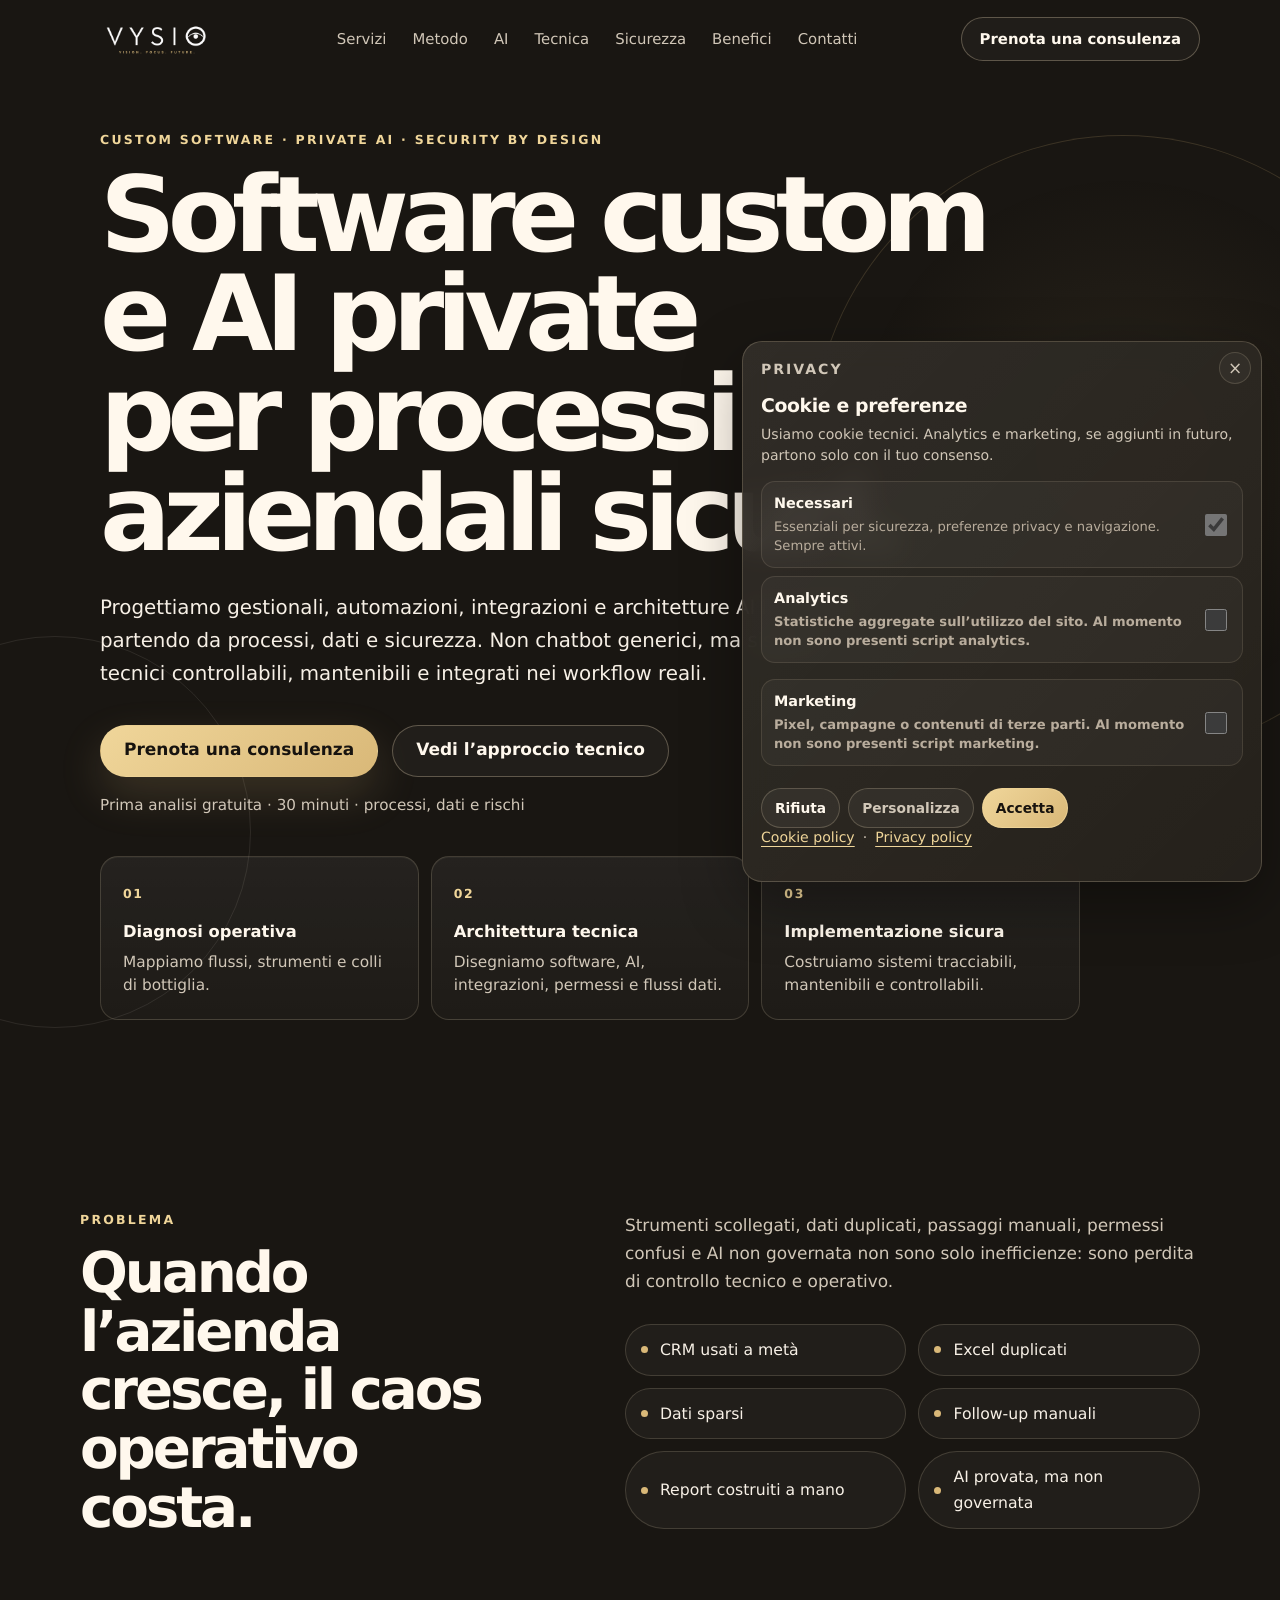
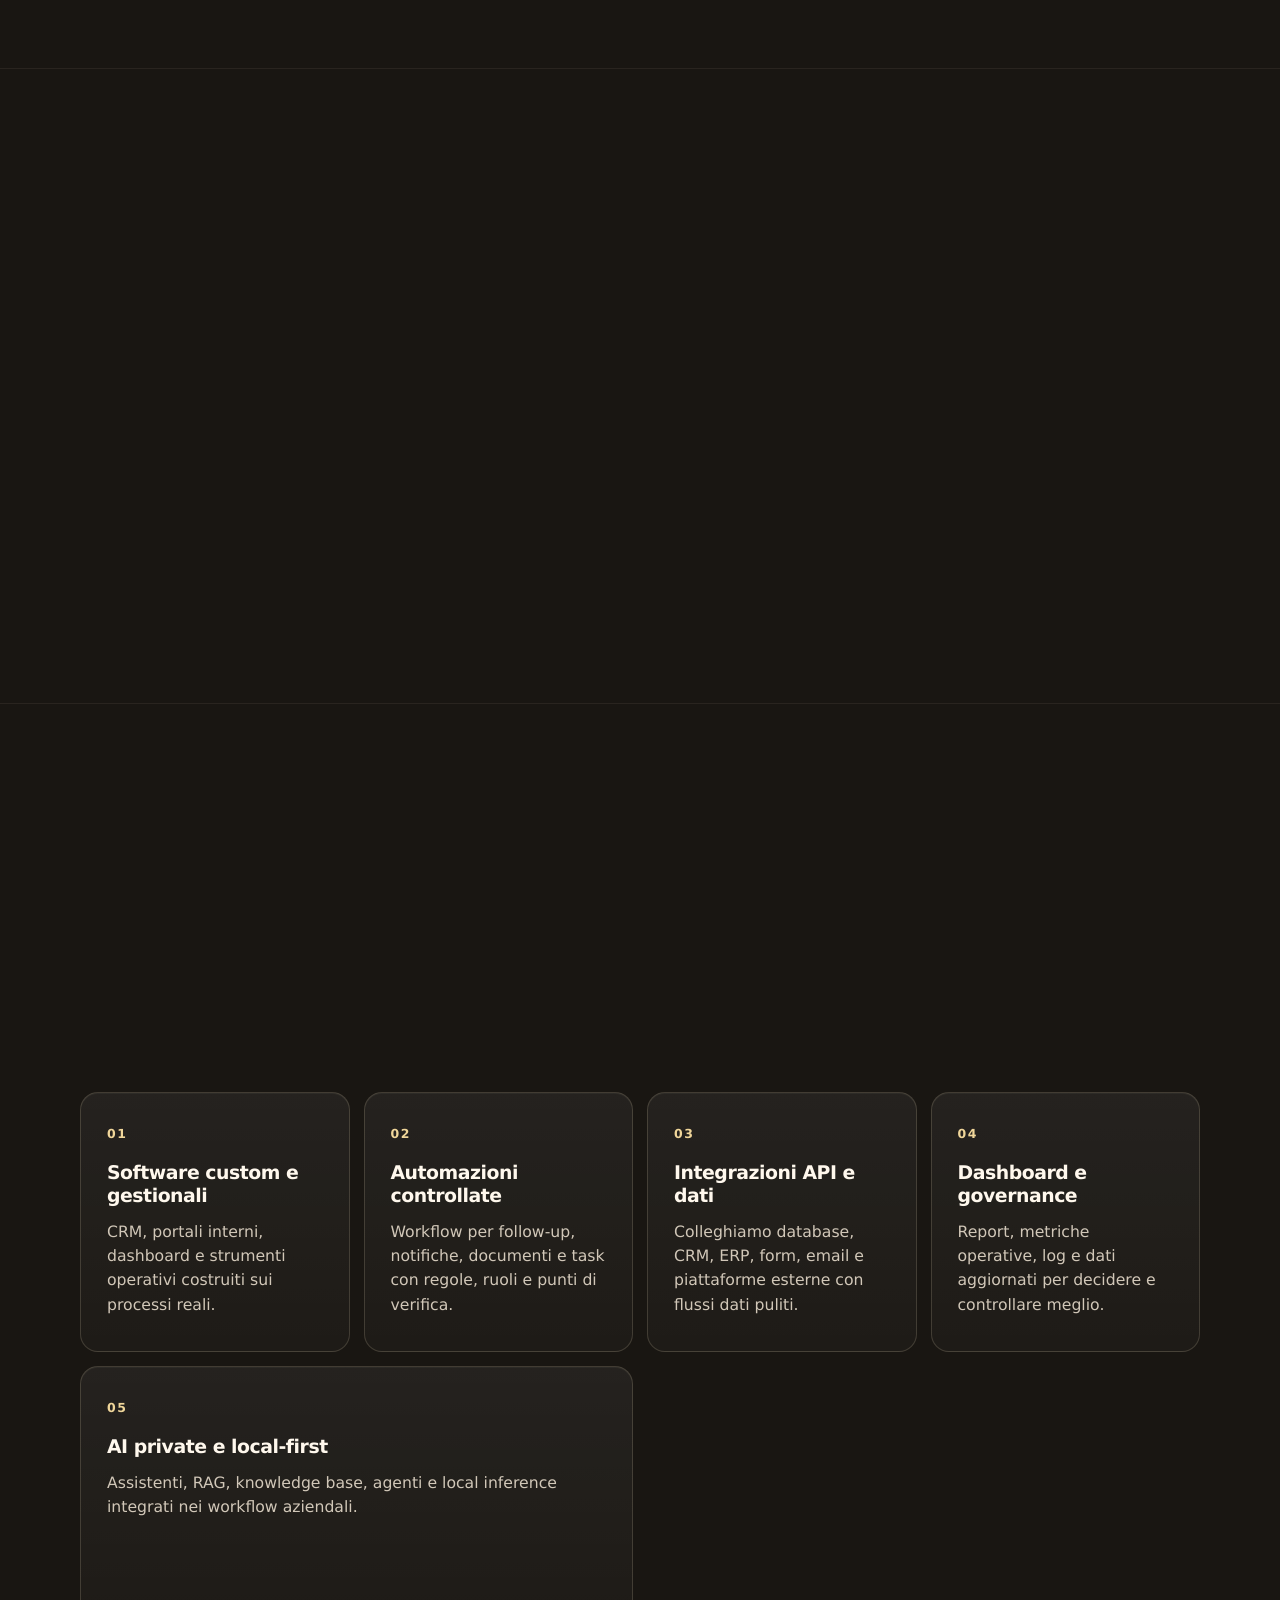
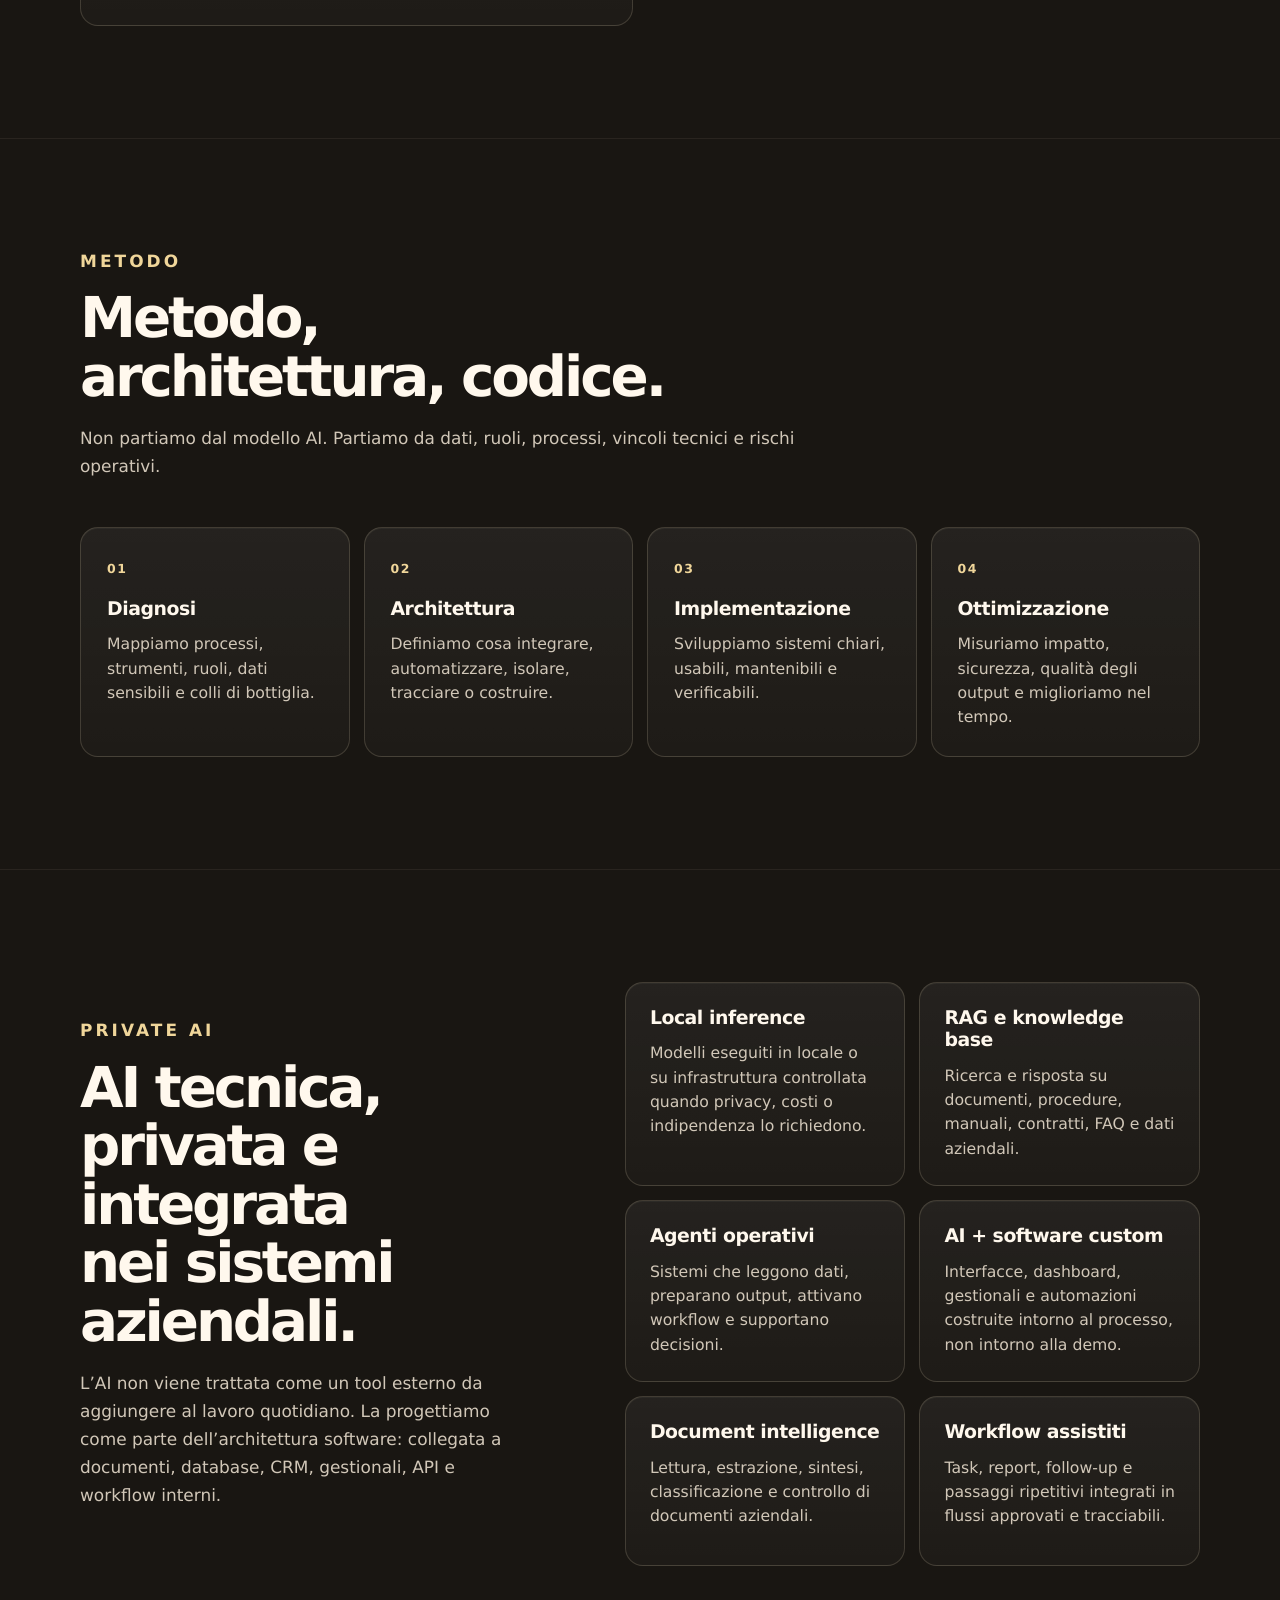
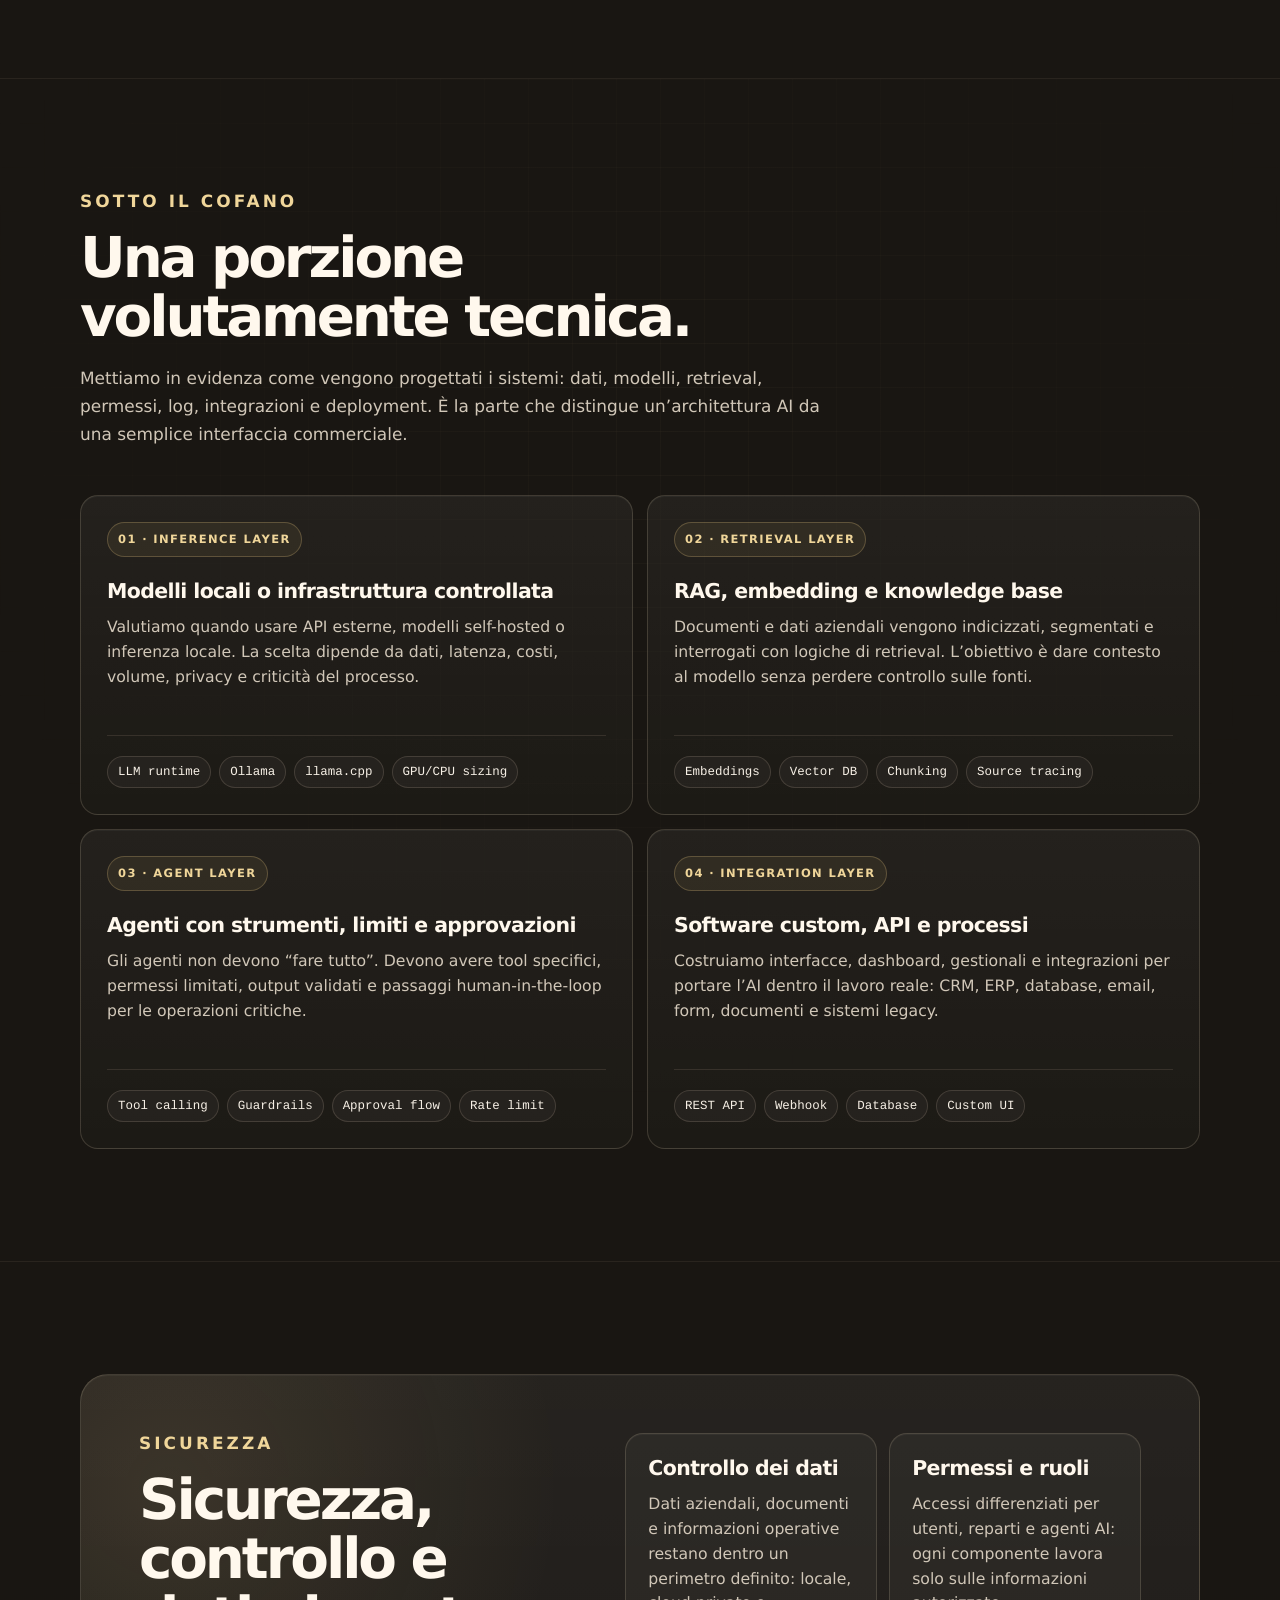
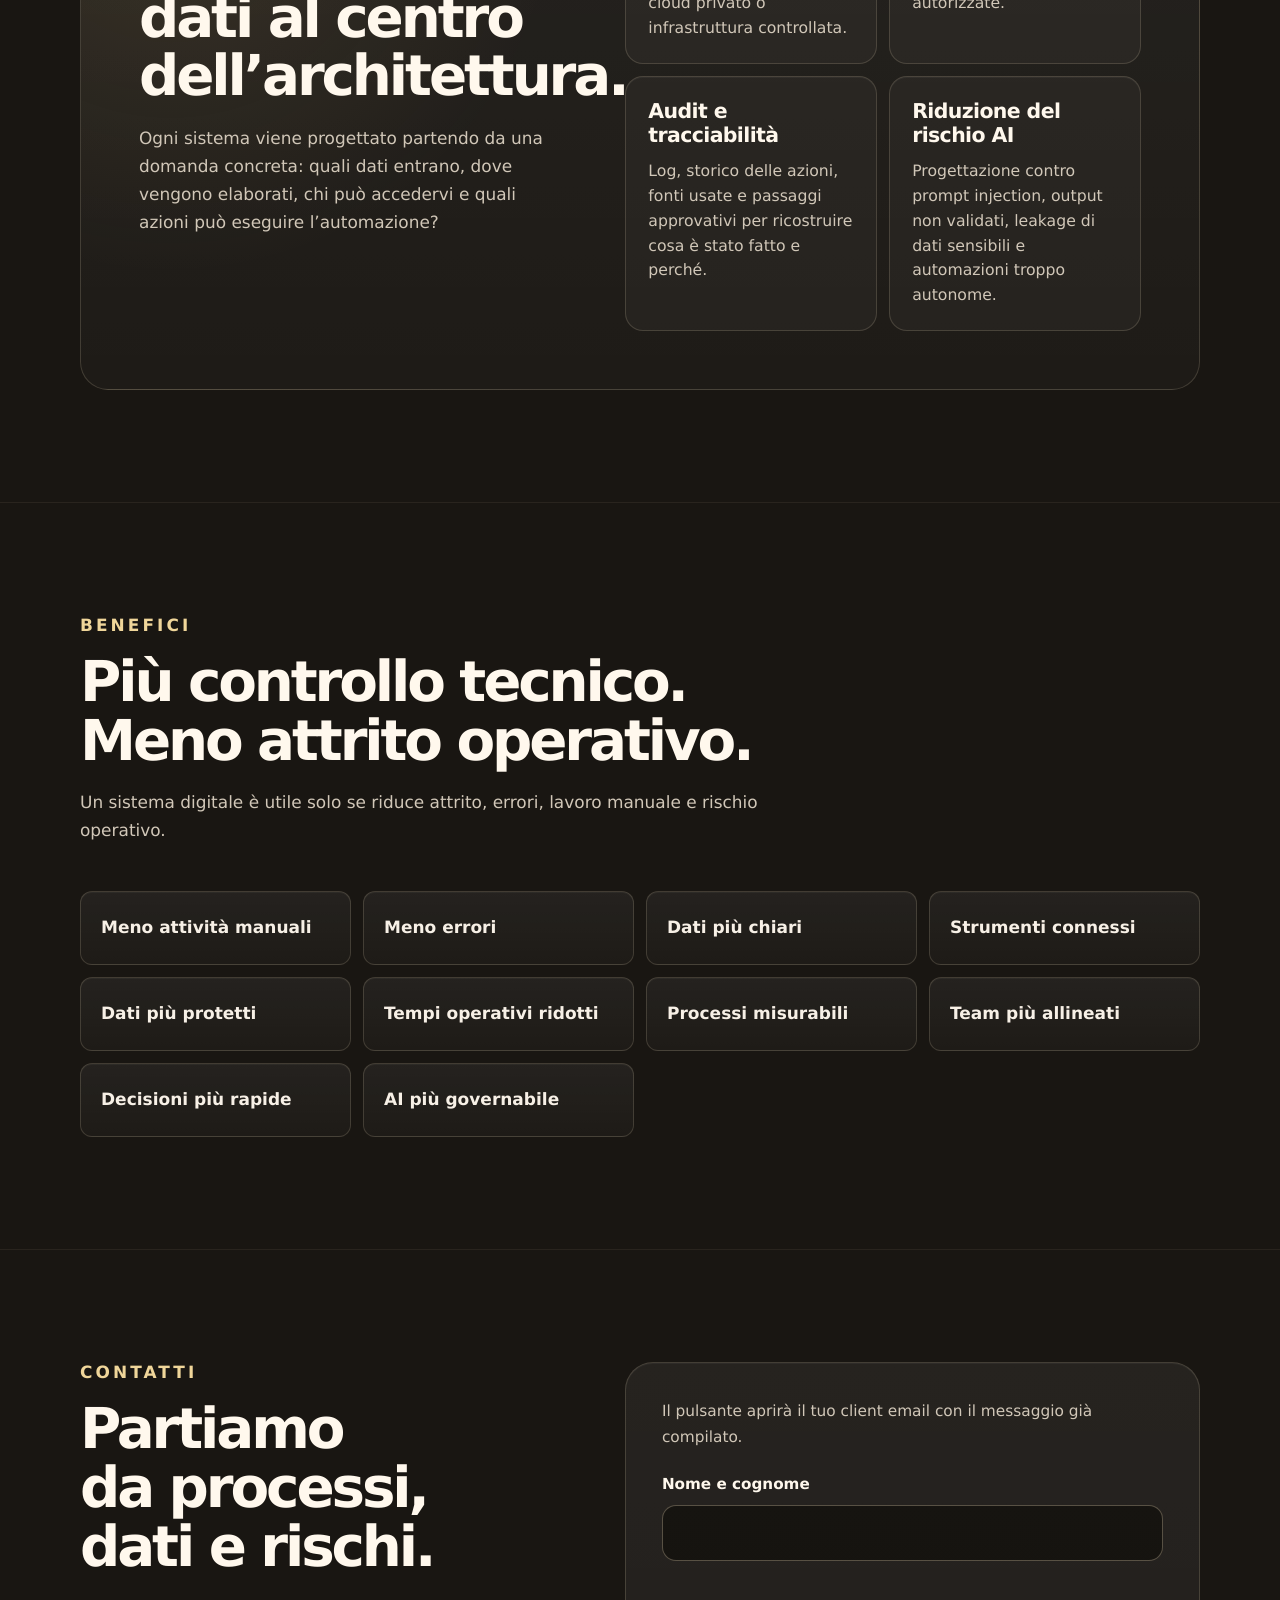
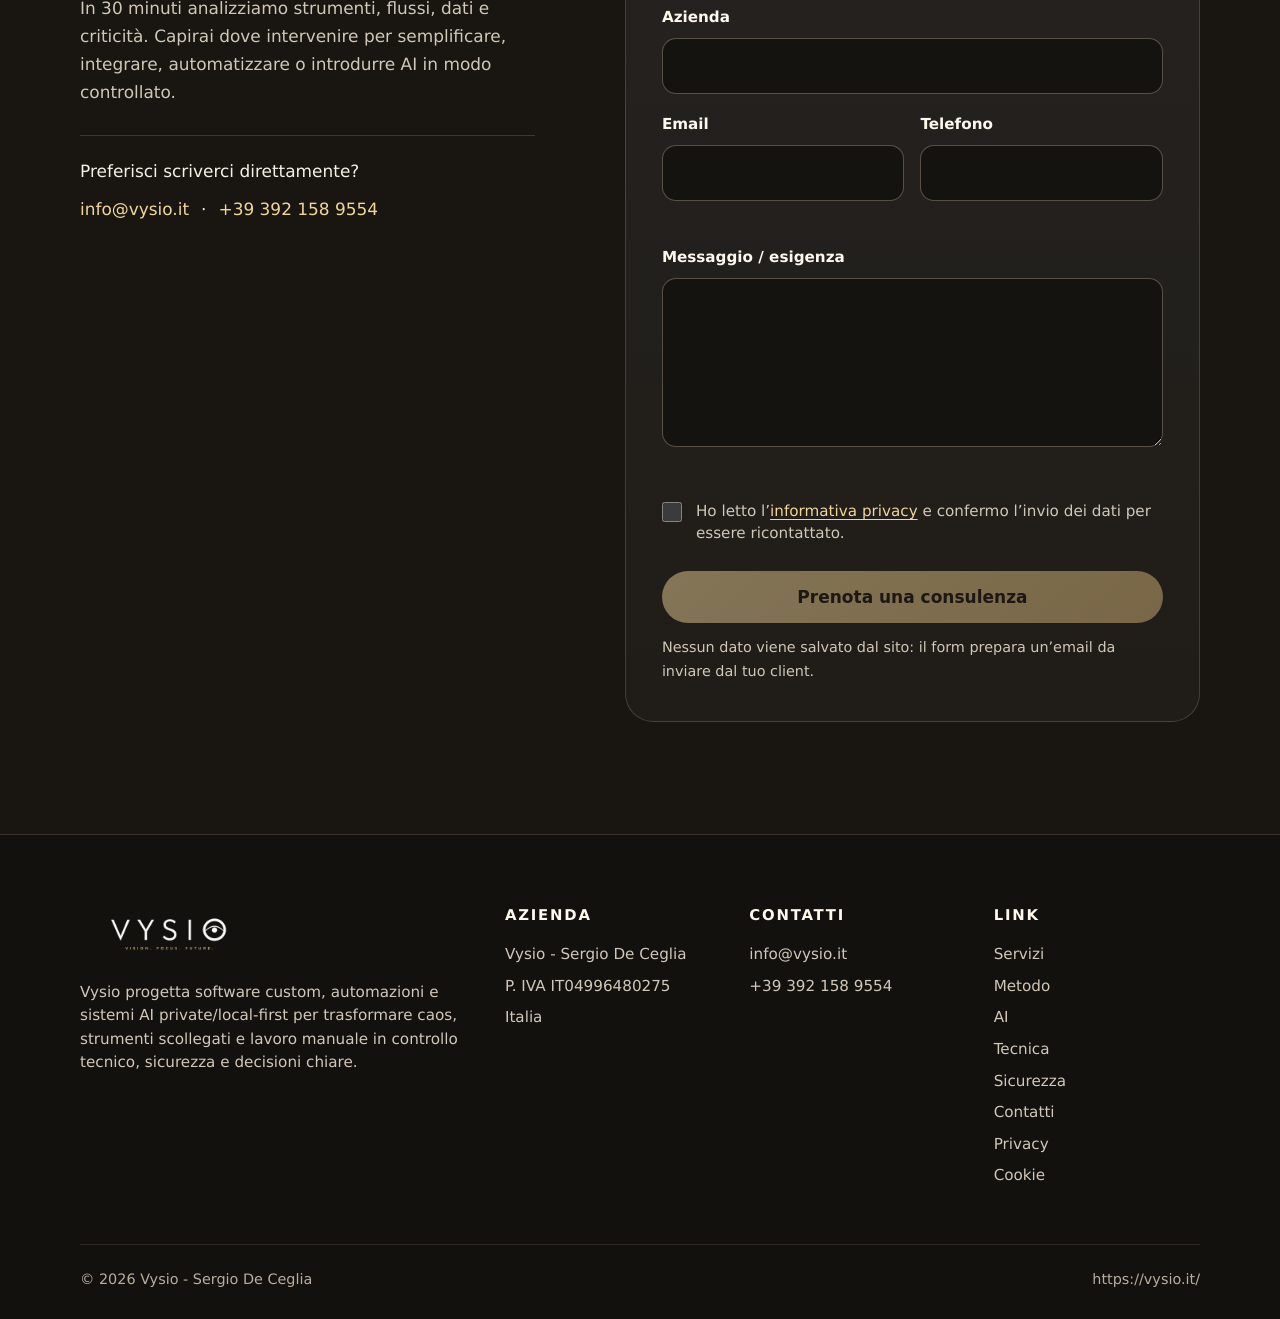
==== commit dff42aee: "Add files via upload" ====
--- a/index.html
+++ b/index.html
@@ -9,8 +9,11 @@
   <meta name="description" content="Vysio progetta software custom, gestionali, automazioni e sistemi AI private/local-first per aziende che vogliono controllo su dati, processi e sicurezza." />
   <meta name="robots" content="index, follow, max-image-preview:large" />
   <link rel="canonical" href="https://vysio.it/" />
-  <link rel="icon" href="favicon.svg" type="image/svg+xml" />
-  <link rel="apple-touch-icon" href="apple-touch-icon.png" />
+  <link rel="icon" href="/favicon.ico" sizes="any" />
+  <link rel="icon" type="image/png" sizes="96x96" href="/favicon-96x96.png" />
+  <link rel="icon" type="image/svg+xml" href="/favicon.svg" />
+  <link rel="apple-touch-icon" sizes="180x180" href="/apple-touch-icon.png" />
+  <link rel="manifest" href="/site.webmanifest" />
   <link rel="stylesheet" href="styles.css" />
 
   <meta property="og:locale" content="it_IT" />
